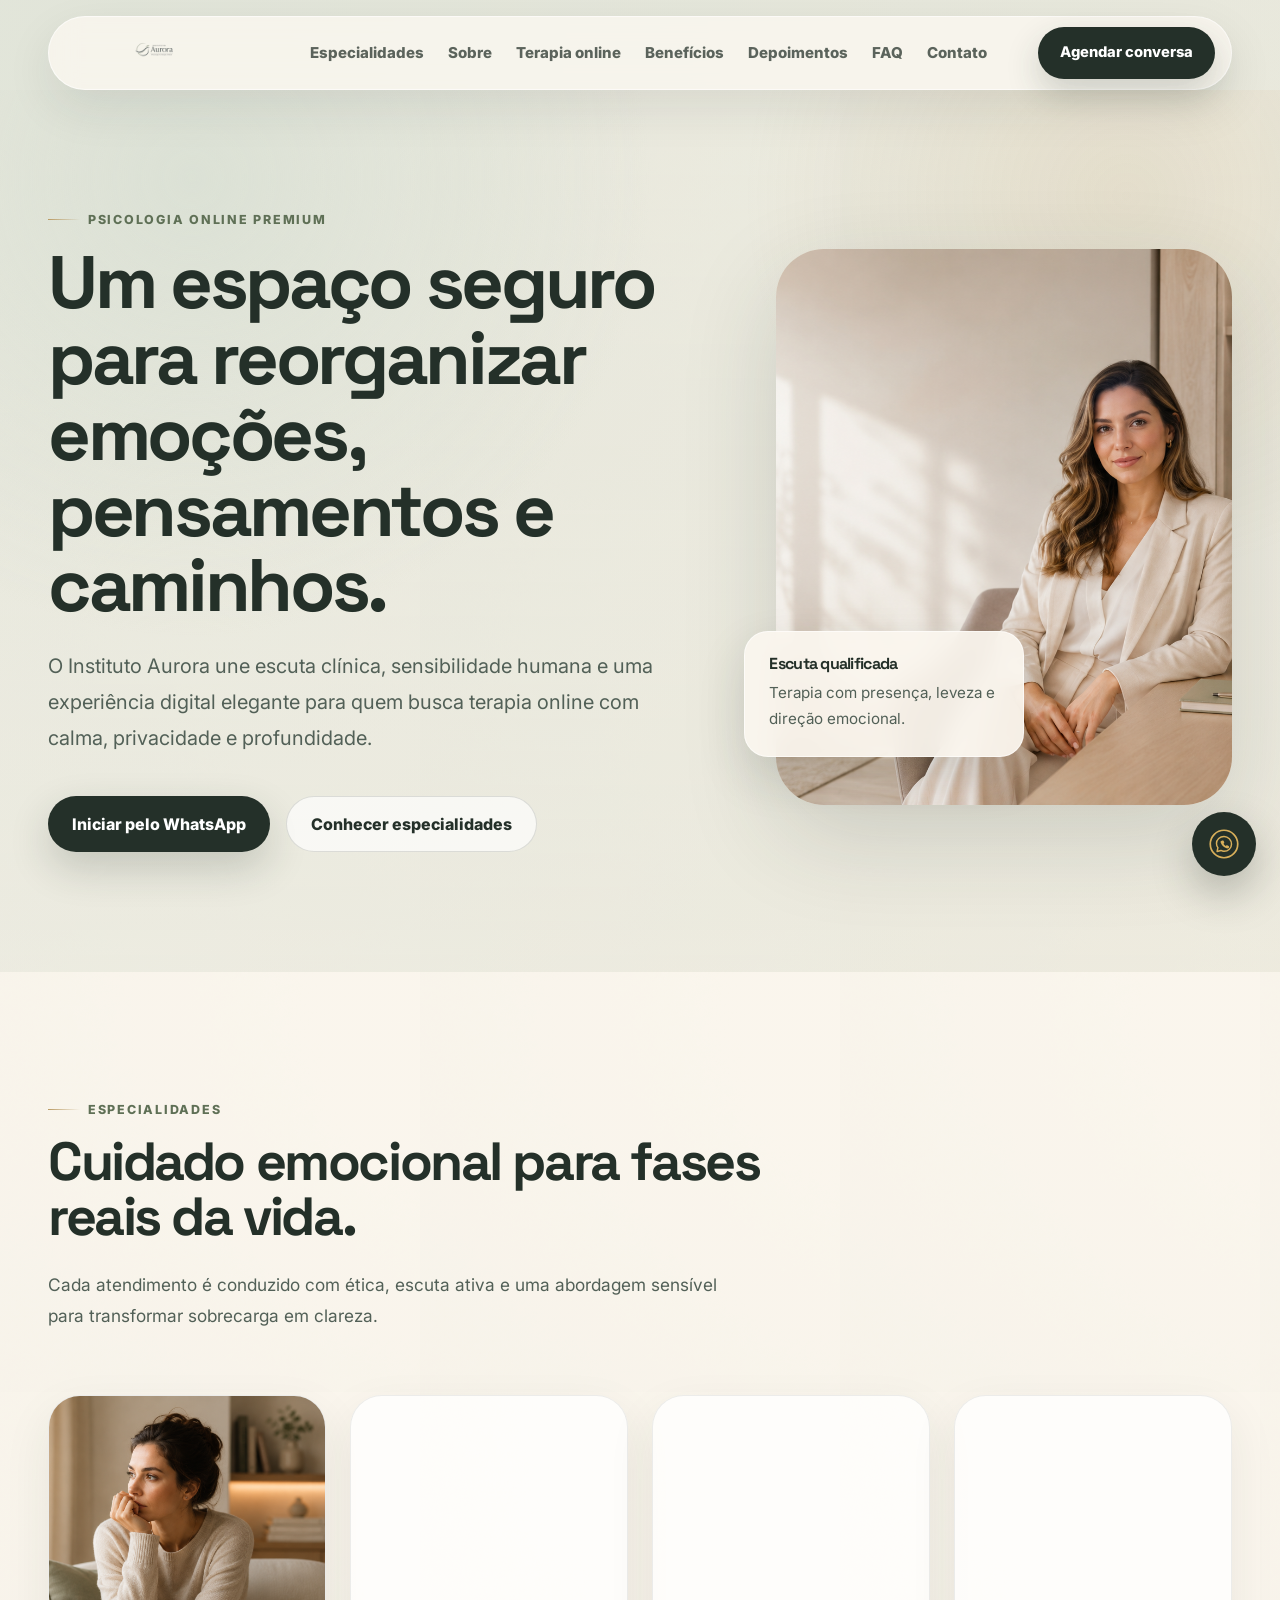
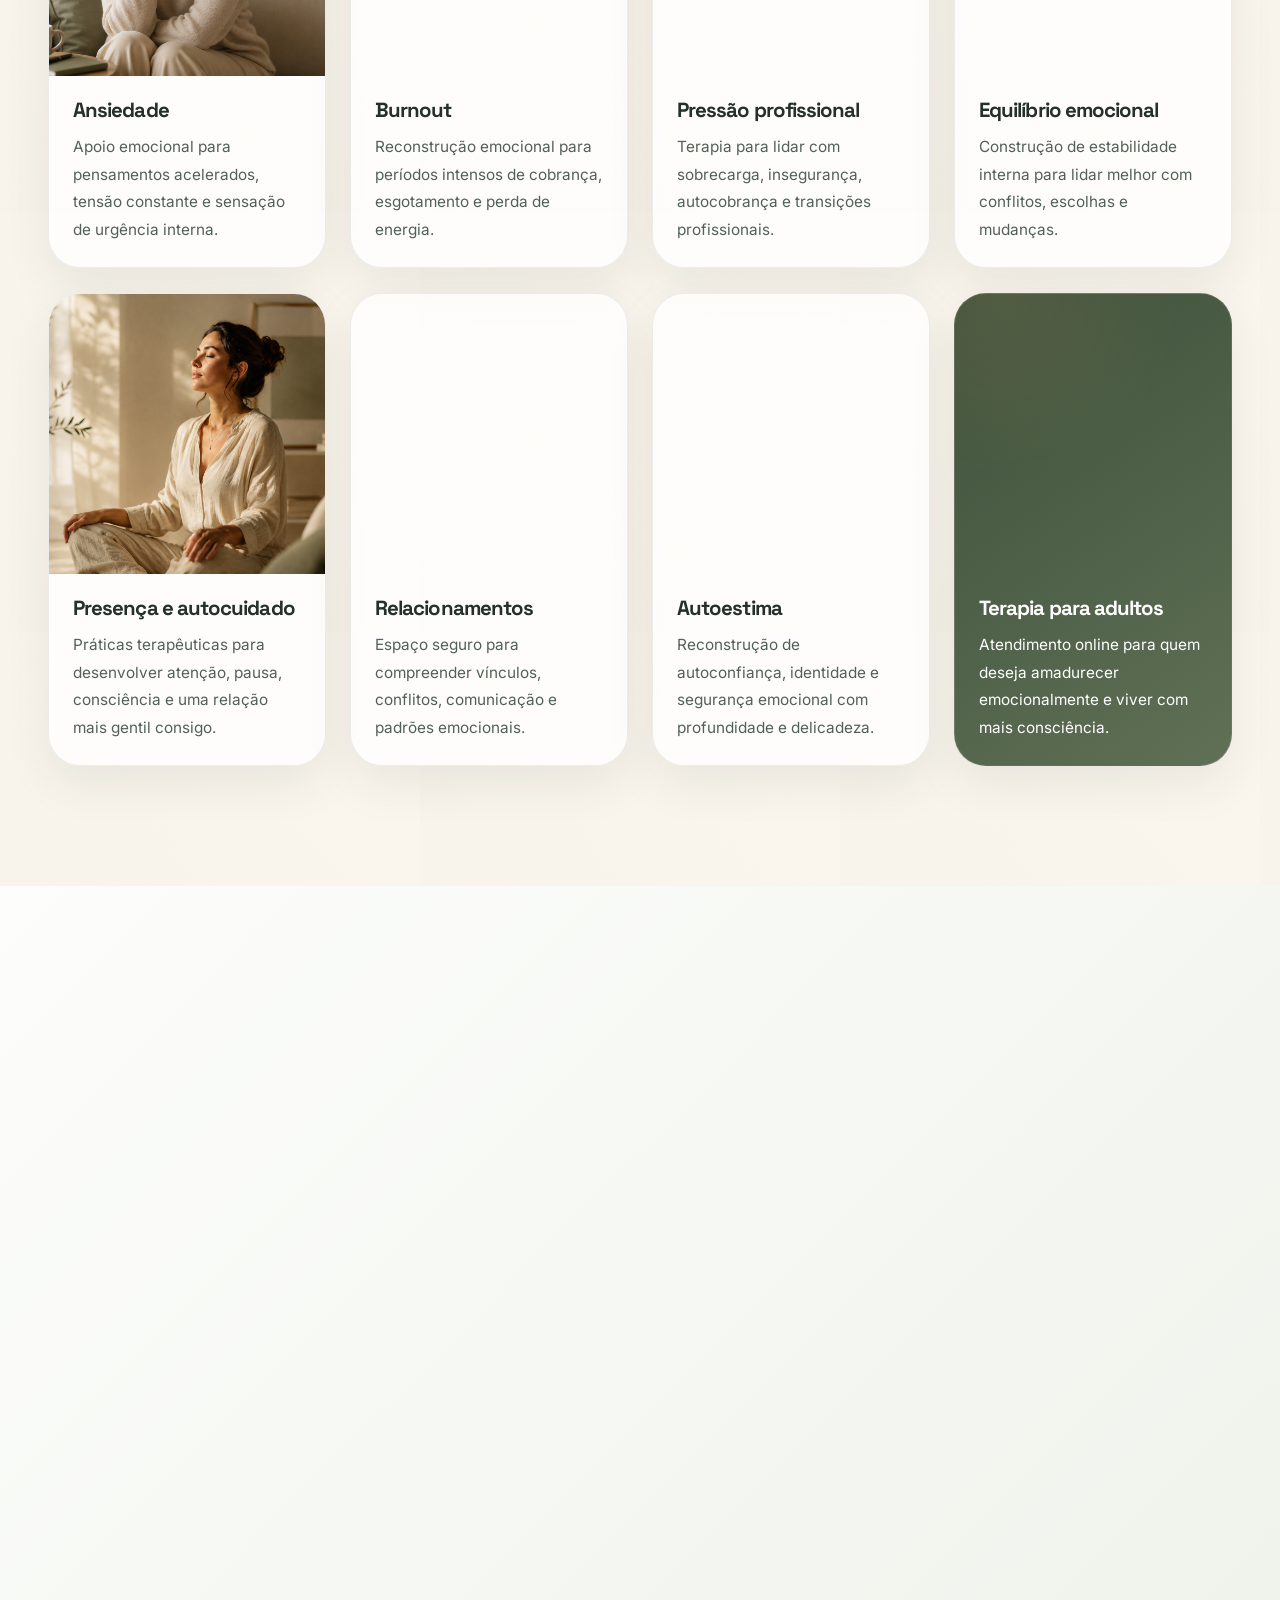
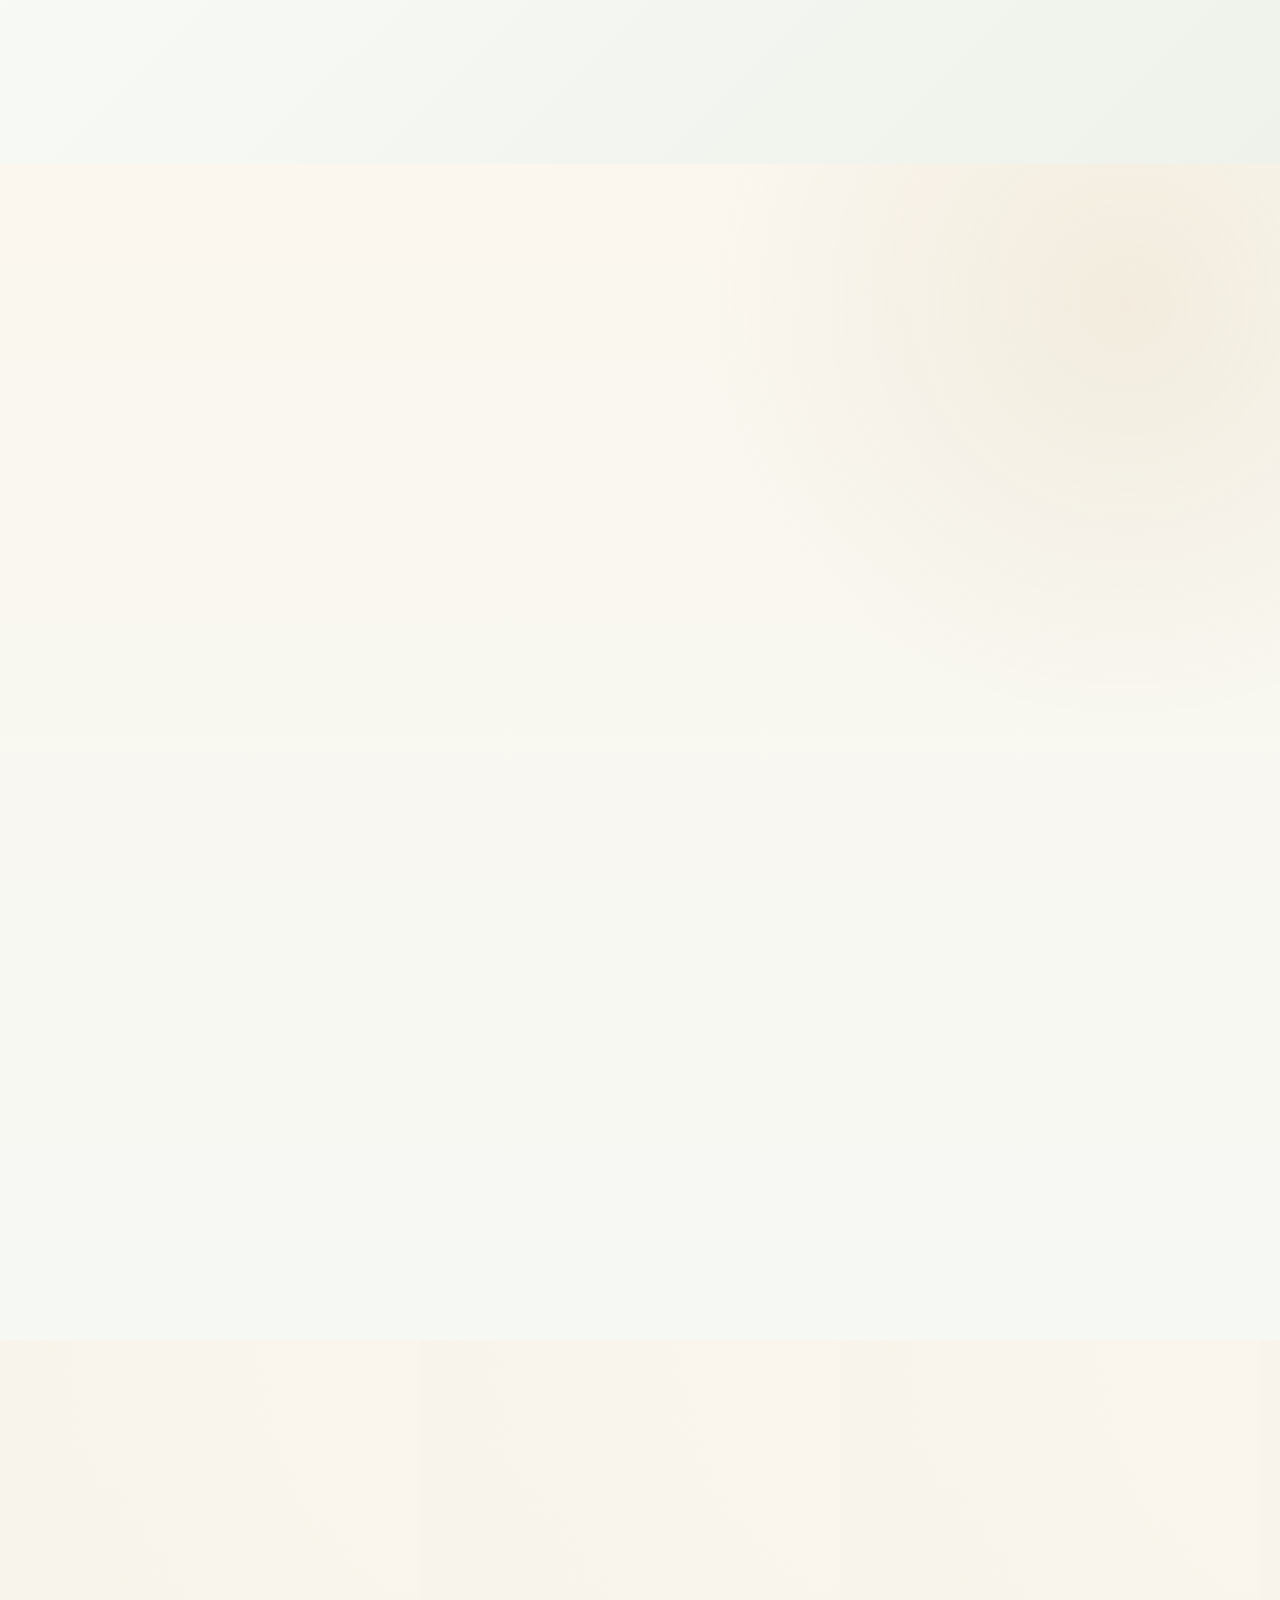
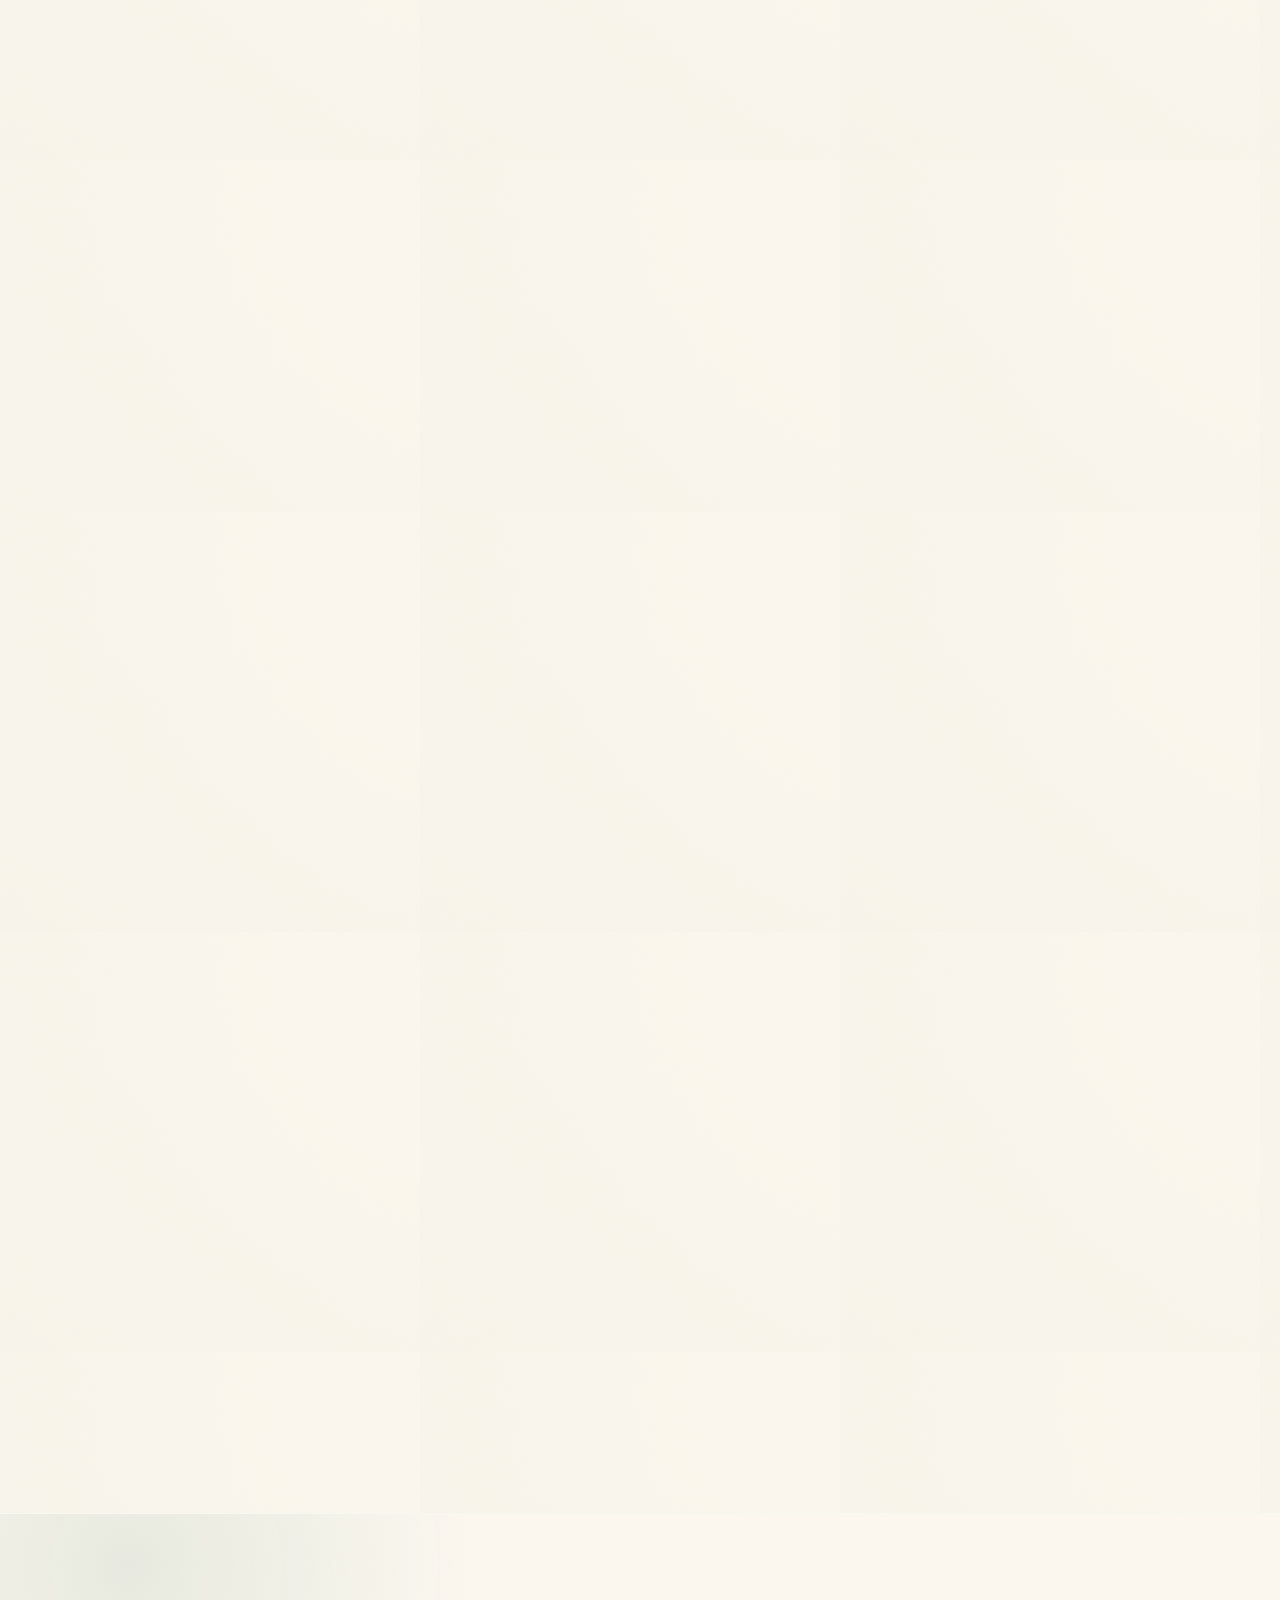
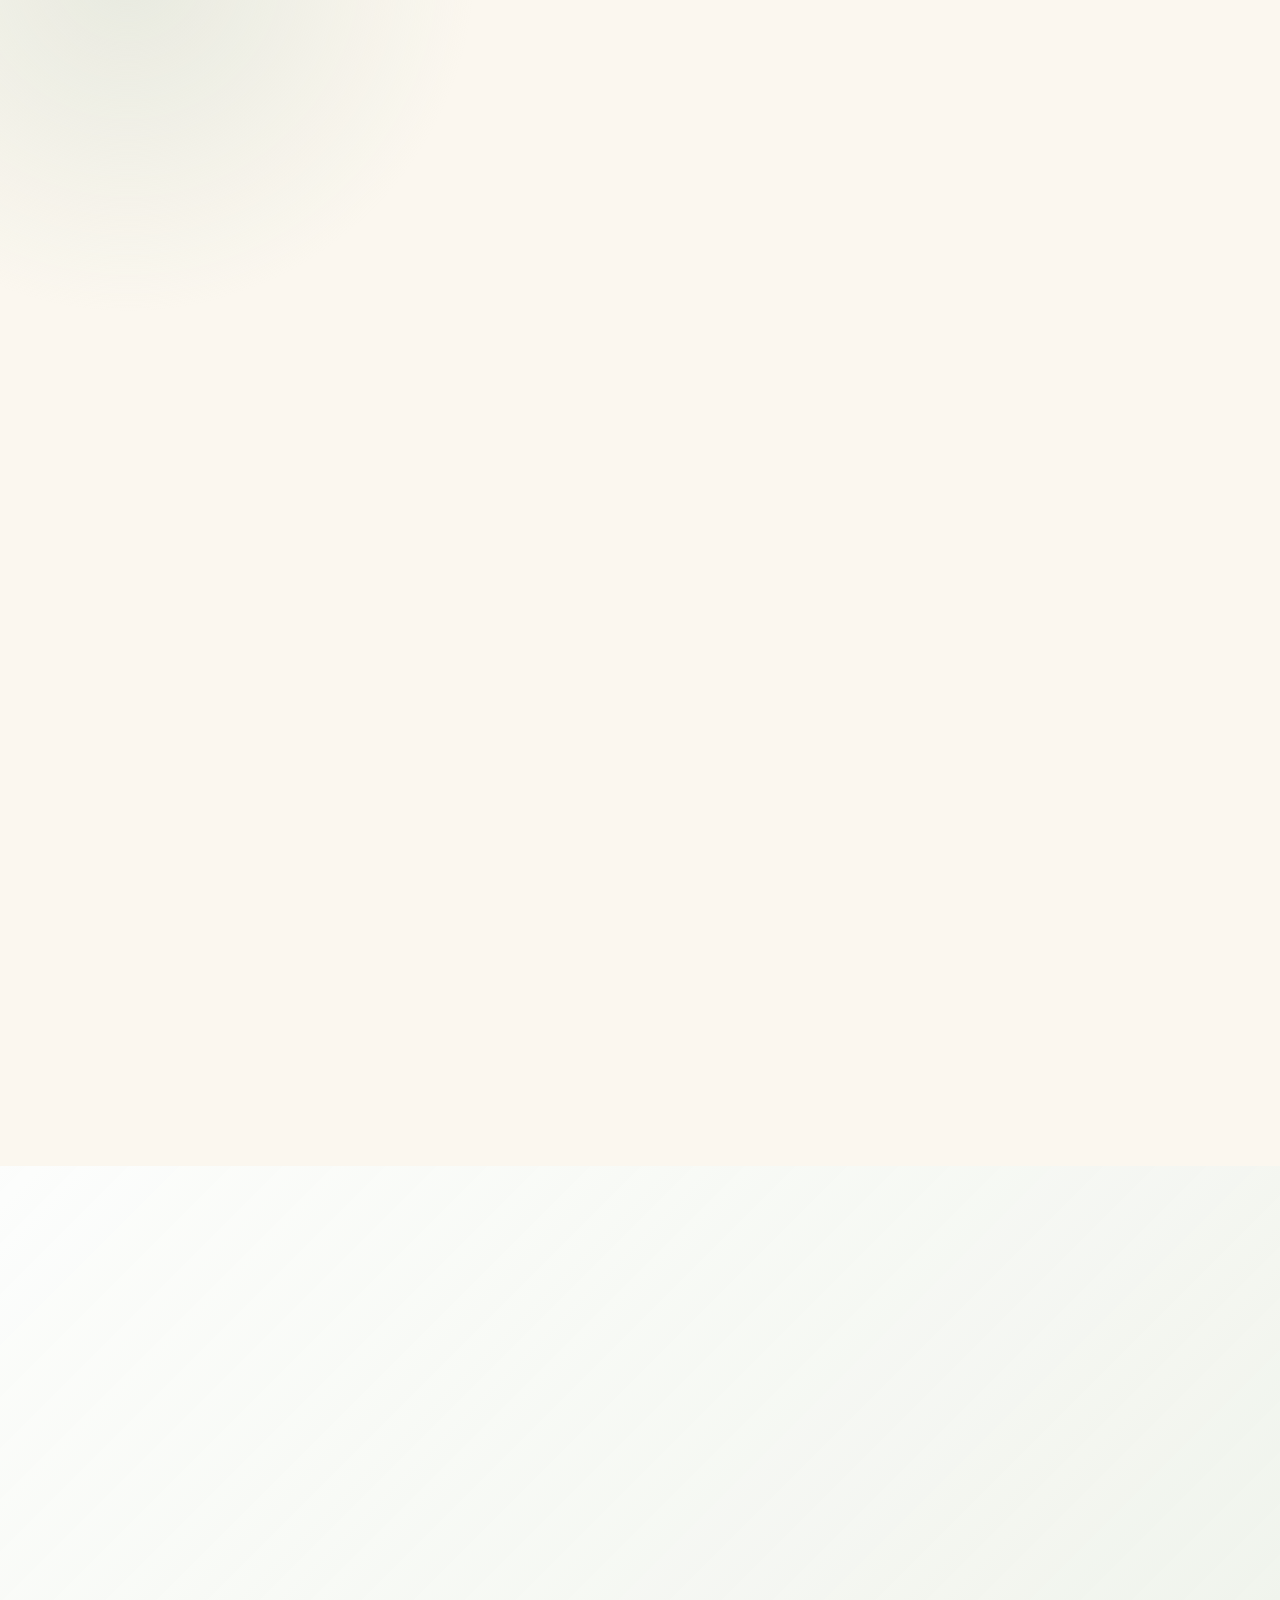
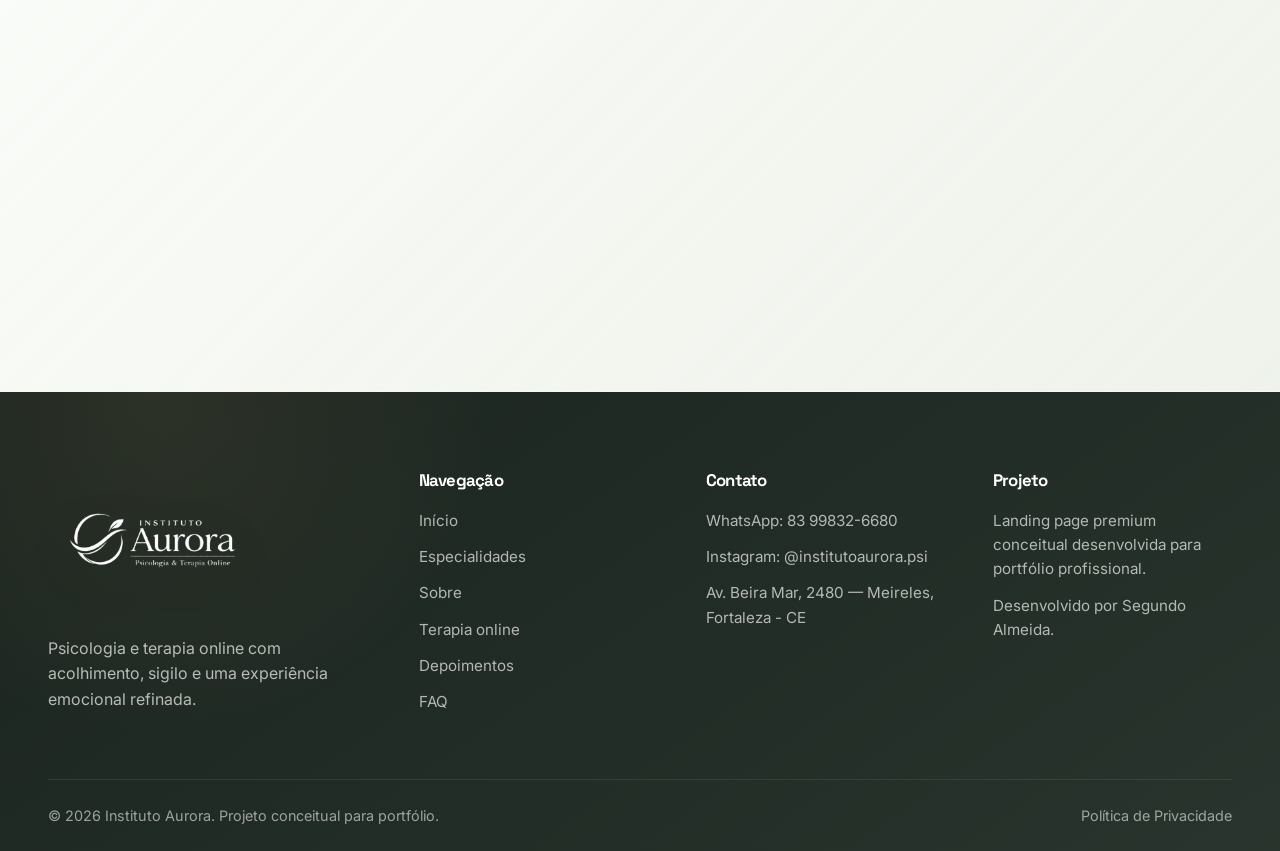
==== index.html @ d47070dd "Instituto Aurora premium final" ====
<!doctype html>
<html lang="pt-BR">
  <head>
    <meta charset="UTF-8" />
    <meta name="viewport" content="width=device-width, initial-scale=1.0" />

    <title>Instituto Aurora | Psicologia & Terapia Online</title>

    <meta
      name="description"
      content="Instituto Aurora oferece psicologia e terapia online com acolhimento, sigilo, profundidade emocional e uma experiência digital premium."
    />
    <meta
      name="keywords"
      content="psicologia online, terapia online, saúde emocional, ansiedade, burnout, autoestima, terapia para adultos, psicóloga online"
    />
    <meta name="author" content="Segundo Almeida" />
    <meta name="robots" content="index, follow" />

    <link rel="canonical" href="https://institutoaurora.netlify.app/" />

    <meta
      property="og:title"
      content="Instituto Aurora | Psicologia & Terapia Online"
    />
    <meta
      property="og:description"
      content="Terapia online com acolhimento, sigilo e uma experiência emocional premium."
    />
    <meta property="og:type" content="website" />
    <meta property="og:url" content="https://institutoaurora.netlify.app/" />
    <meta property="og:image" content="./assets/images/seo/og-cover.webp" />

    <meta name="theme-color" content="#1b2b24" />

    <link rel="icon" type="image/png" href="./assets/logo/favicon.png" />
    <link rel="apple-touch-icon" href="./assets/logo/apple-touch-icon.png" />

    <link rel="preconnect" href="https://fonts.googleapis.com" />
    <link rel="preconnect" href="https://fonts.gstatic.com" crossorigin />

    <link
      href="https://fonts.googleapis.com/css2?family=Inter:wght@400;500;600;700;800&family=Space+Grotesk:wght@500;600;700&display=swap"
      rel="stylesheet"
    />

    <link
      rel="preload"
      as="image"
      href="./assets/images/hero/hero-aurora.webp"
      media="(min-width: 768px)"
    />

    <link rel="stylesheet" href="./style.css" />

    <script type="application/ld+json">
      {
        "@context": "https://schema.org",
        "@type": "LocalBusiness",
        "name": "Instituto Aurora Psicologia & Terapia Online",
        "description": "Psicologia e terapia online com atendimento acolhedor, sigiloso e humanizado.",
        "image": "https://institutoaurora.netlify.app/assets/images/seo/og-cover.webp",
        "url": "https://institutoaurora.netlify.app/",
        "telephone": "+55 83 99832-6680",
        "address": {
          "@type": "PostalAddress",
          "streetAddress": "Av. Beira Mar, 2480 - Meireles",
          "addressLocality": "Fortaleza",
          "addressRegion": "CE",
          "addressCountry": "BR"
        },
        "sameAs": ["https://www.instagram.com/institutoaurora.psi"]
      }
    </script>
  </head>

  <body>
    <a class="skip-link" href="#main">Pular para o conteúdo principal</a>

    <div class="loader" id="loader" aria-hidden="true">
      <div class="loader__content">
        <img
          src="./assets/icons/ui/ui/loader-mark.svg"
          alt=""
          class="loader__icon"
        />
        <span class="loader__text">Instituto Aurora</span>
      </div>
    </div>

    <header class="site-header" id="siteHeader">
      <div class="container">
        <div class="header-wrapper">
          <a href="#inicio" class="logo" aria-label="Instituto Aurora - Início">
            <img src="./assets/logo/logo-aurora.png" alt="Instituto Aurora" />
          </a>

          <nav class="site-nav" id="siteNav" aria-label="Navegação principal">
            <a href="#especialidades">Especialidades</a>
            <a href="#sobre">Sobre</a>
            <a href="#terapia">Terapia online</a>
            <a href="#beneficios">Benefícios</a>
            <a href="#depoimentos">Depoimentos</a>
            <a href="#faq">FAQ</a>
            <a href="#contato">Contato</a>
          </nav>

          <a
            href="https://wa.me/5583998326680"
            class="header-cta"
            target="_blank"
            rel="noopener noreferrer"
          >
            Agendar conversa
          </a>

          <button
            class="menu-toggle"
            id="menuToggle"
            type="button"
            aria-label="Abrir menu"
            aria-controls="siteNav"
            aria-expanded="false"
          >
            <img src="./assets/icons/ui/navigation/menu.svg" alt="" />
          </button>
        </div>
      </div>
    </header>

    <main id="main">
      <section class="hero" id="inicio" aria-labelledby="hero-title">
        <div class="hero__bg" aria-hidden="true"></div>

        <div class="container">
          <div class="hero-grid">
            <div class="hero-content reveal">
              <span class="section-label">Psicologia online premium</span>

              <h1 id="hero-title">
                Um espaço seguro para reorganizar emoções, pensamentos e
                caminhos.
              </h1>

              <p>
                O Instituto Aurora une escuta clínica, sensibilidade humana e
                uma experiência digital elegante para quem busca terapia online
                com calma, privacidade e profundidade.
              </p>

              <div class="hero-actions">
                <a
                  href="https://wa.me/5583998326680"
                  class="btn btn-primary"
                  target="_blank"
                  rel="noopener noreferrer"
                >
                  Iniciar pelo WhatsApp
                </a>

                <a href="#especialidades" class="btn btn-secondary">
                  Conhecer especialidades
                </a>
              </div>
            </div>

            <div class="hero-visual reveal">
              <img
                src="./assets/images/hero/hero-aurora.webp"
                alt="Ambiente acolhedor e sofisticado representando terapia online"
                class="hero-image"
                width="680"
                height="820"
                loading="eager"
                decoding="async"
              />

              <div class="hero-card">
                <h3>Escuta qualificada</h3>
                <p>Terapia com presença, leveza e direção emocional.</p>
              </div>
            </div>
          </div>
        </div>
      </section>

      <section
        class="specialties"
        id="especialidades"
        aria-labelledby="specialties-title"
      >
        <div class="container">
          <div class="section-heading reveal">
            <span class="section-label">Especialidades</span>
            <h2 id="specialties-title">
              Cuidado emocional para fases reais da vida.
            </h2>
            <p>
              Cada atendimento é conduzido com ética, escuta ativa e uma
              abordagem sensível para transformar sobrecarga em clareza.
            </p>
          </div>

          <div class="specialties-grid">
            <article class="specialty-card reveal">
              <img
                src="./assets/images/specialties/anxiety.webp"
                alt="Ansiedade"
                loading="lazy"
                decoding="async"
              />
              <div class="specialty-card__content">
                <h3>Ansiedade</h3>
                <p>
                  Apoio emocional para pensamentos acelerados, tensão constante
                  e sensação de urgência interna.
                </p>
              </div>
            </article>

            <article class="specialty-card reveal">
              <img
                src="./assets/images/specialties/burnout.webp"
                alt="Burnout"
                loading="lazy"
                decoding="async"
              />
              <div class="specialty-card__content">
                <h3>Burnout</h3>
                <p>
                  Reconstrução emocional para períodos intensos de cobrança,
                  esgotamento e perda de energia.
                </p>
              </div>
            </article>

            <article class="specialty-card reveal">
              <img
                src="./assets/images/specialties/career-pressure.webp"
                alt="Pressão profissional"
                loading="lazy"
                decoding="async"
              />
              <div class="specialty-card__content">
                <h3>Pressão profissional</h3>
                <p>
                  Terapia para lidar com sobrecarga, insegurança, autocobrança e
                  transições profissionais.
                </p>
              </div>
            </article>

            <article class="specialty-card reveal">
              <img
                src="./assets/images/specialties/emotional-balance.webp"
                alt="Equilíbrio emocional"
                loading="lazy"
                decoding="async"
              />
              <div class="specialty-card__content">
                <h3>Equilíbrio emocional</h3>
                <p>
                  Construção de estabilidade interna para lidar melhor com
                  conflitos, escolhas e mudanças.
                </p>
              </div>
            </article>

            <article class="specialty-card reveal">
              <img
                src="./assets/images/specialties/mindfulness.webp"
                alt="Presença e autocuidado"
                loading="lazy"
                decoding="async"
              />
              <div class="specialty-card__content">
                <h3>Presença e autocuidado</h3>
                <p>
                  Práticas terapêuticas para desenvolver atenção, pausa,
                  consciência e uma relação mais gentil consigo.
                </p>
              </div>
            </article>

            <article class="specialty-card reveal">
              <img
                src="./assets/images/specialties/relationships.webp"
                alt="Relacionamentos"
                loading="lazy"
                decoding="async"
              />
              <div class="specialty-card__content">
                <h3>Relacionamentos</h3>
                <p>
                  Espaço seguro para compreender vínculos, conflitos,
                  comunicação e padrões emocionais.
                </p>
              </div>
            </article>

            <article class="specialty-card reveal">
              <img
                src="./assets/images/specialties/selfesteem.webp"
                alt="Autoestima"
                loading="lazy"
                decoding="async"
              />
              <div class="specialty-card__content">
                <h3>Autoestima</h3>
                <p>
                  Reconstrução de autoconfiança, identidade e segurança
                  emocional com profundidade e delicadeza.
                </p>
              </div>
            </article>

            <article class="specialty-card specialty-card--featured reveal">
              <img
                src="./assets/images/specialties/therapy-session.webp"
                alt="Terapia para adultos"
                loading="lazy"
                decoding="async"
              />
              <div
                class="specialty-card__content specialty-card__content--light"
              >
                <h3>Terapia para adultos</h3>
                <p>
                  Atendimento online para quem deseja amadurecer emocionalmente
                  e viver com mais consciência.
                </p>
              </div>
            </article>
          </div>
        </div>
      </section>

      <section class="about" id="sobre" aria-labelledby="about-title">
        <div class="container">
          <div class="about-grid">
            <div class="about-images reveal">
              <img
                src="./assets/images/about/about-aurora.webp"
                alt="Espaço visual sofisticado do Instituto Aurora"
                class="about-main"
                loading="lazy"
                decoding="async"
              />

              <img
                src="./assets/images/about/about-portrait.webp"
                alt="Retrato editorial representando profissional de psicologia"
                class="about-floating"
                loading="lazy"
                decoding="async"
              />
            </div>

            <div class="about-content reveal">
              <span class="section-label">Sobre o instituto</span>

              <h2 id="about-title">
                Uma experiência criada para acolher com profundidade e
                sofisticação.
              </h2>

              <p>
                O Instituto Aurora nasce da ideia de que terapia também pode ser
                uma experiência visualmente calma, emocionalmente segura e
                cuidadosamente conduzida.
              </p>

              <p>
                A proposta é oferecer um ambiente digital premium para adultos
                que desejam compreender melhor seus sentimentos, reduzir
                sobrecargas e construir uma relação mais consciente com a
                própria história.
              </p>

              <div class="about-checks">
                <div class="check-item">
                  <img src="./assets/icons/ui/ui/check.svg" alt="" />
                  <span>Atendimento ético, sigiloso e humanizado.</span>
                </div>

                <div class="check-item">
                  <img src="./assets/icons/ui/ui/check.svg" alt="" />
                  <span>Experiência online leve, organizada e segura.</span>
                </div>

                <div class="check-item">
                  <img src="./assets/icons/ui/ui/check.svg" alt="" />
                  <span
                    >Comunicação clara antes, durante e após o
                    atendimento.</span
                  >
                </div>
              </div>
            </div>
          </div>
        </div>
      </section>

      <section class="therapy" id="terapia" aria-labelledby="therapy-title">
        <div class="container">
          <div class="therapy-grid">
            <div class="therapy-content reveal">
              <span class="section-label">Terapia online</span>

              <h2 id="therapy-title">
                Terapia acessível, confortável e profundamente humana.
              </h2>

              <p>
                As sessões acontecem em ambiente digital seguro, preservando
                privacidade, conforto e continuidade emocional.
              </p>

              <div class="therapy-steps">
                <article>
                  <span>01</span>
                  <h3>Primeiro contato</h3>
                  <p>
                    Você envia uma mensagem pelo WhatsApp e recebe orientação
                    inicial para agendamento.
                  </p>
                </article>

                <article>
                  <span>02</span>
                  <h3>Organização da sessão</h3>
                  <p>
                    Horário, formato e detalhes são combinados com clareza e
                    acolhimento.
                  </p>
                </article>

                <article>
                  <span>03</span>
                  <h3>Processo terapêutico</h3>
                  <p>
                    As sessões seguem com escuta qualificada, ritmo seguro e
                    objetivos emocionais reais.
                  </p>
                </article>
              </div>
            </div>

            <div class="therapy-image reveal">
              <img
                src="./assets/images/therapy/online-therapy.webp"
                alt="Sessão de terapia online em ambiente calmo"
                class="therapy-main-image"
                loading="lazy"
                decoding="async"
              />

              <img
                src="./assets/images/mockups/mobile-mockup.webp"
                alt="Mockup mobile do Instituto Aurora"
                class="therapy-mockup"
                loading="lazy"
                decoding="async"
              />
            </div>
          </div>
        </div>
      </section>

      <section
        class="benefits"
        id="beneficios"
        aria-labelledby="benefits-title"
      >
        <div class="container">
          <div class="section-heading reveal">
            <span class="section-label">Benefícios</span>
            <h2 id="benefits-title">
              Um processo terapêutico organizado para trazer tranquilidade.
            </h2>
          </div>

          <div class="benefits-grid">
            <article class="benefit-card reveal">
              <h3>Privacidade</h3>
              <p>
                Atendimento online seguro, reservado e conduzido com cuidado
                desde o primeiro contato.
              </p>
            </article>

            <article class="benefit-card reveal">
              <h3>Flexibilidade</h3>
              <p>
                Sessões adaptadas à sua rotina, sem perder qualidade, presença e
                vínculo terapêutico.
              </p>
            </article>

            <article class="benefit-card reveal">
              <h3>Acolhimento</h3>
              <p>
                Escuta humana, profissional e sem julgamentos para lidar com
                fases emocionalmente delicadas.
              </p>
            </article>
          </div>
        </div>
      </section>

      <section
        class="testimonials"
        id="depoimentos"
        aria-labelledby="testimonials-title"
      >
        <div class="container">
          <div class="section-heading reveal">
            <span class="section-label">Depoimentos</span>
            <h2 id="testimonials-title">
              Histórias que refletem acolhimento, clareza e confiança.
            </h2>
          </div>

          <div class="testimonials-grid">
            <article class="testimonial-card reveal">
              <img
                src="./assets/images/testimonials/testimonial-01.webp"
                alt="Depoimento sobre terapia online"
                loading="lazy"
                decoding="async"
              />
              <p>
                “A experiência transmitiu segurança desde o primeiro contato.
                Tudo foi claro, leve e acolhedor.”
              </p>
              <strong>Marina L.</strong>
              <span>Atendimento online</span>
            </article>

            <article class="testimonial-card reveal">
              <img
                src="./assets/images/testimonials/testimonial-02.webp"
                alt="Depoimento sobre saúde emocional"
                loading="lazy"
                decoding="async"
              />
              <p>
                “Senti cuidado em cada detalhe, desde o agendamento até o ritmo
                das sessões.”
              </p>
              <strong>Renata C.</strong>
              <span>Processo terapêutico</span>
            </article>

            <article class="testimonial-card reveal">
              <img
                src="./assets/images/testimonials/testimonial-03.webp"
                alt="Depoimento sobre acolhimento psicológico"
                loading="lazy"
                decoding="async"
              />
              <p>
                “Foi importante encontrar um espaço onde eu pudesse falar com
                privacidade e sem pressa.”
              </p>
              <strong>Helena M.</strong>
              <span>Saúde emocional</span>
            </article>
          </div>
        </div>
      </section>

      <section class="faq" id="faq" aria-labelledby="faq-title">
        <div class="container">
          <div class="faq-grid">
            <div class="faq-content reveal">
              <span class="section-label">FAQ</span>
              <h2 id="faq-title">Perguntas frequentes.</h2>
            </div>

            <div class="faq-list reveal">
              <article class="faq-item">
                <button
                  class="faq-question"
                  type="button"
                  aria-expanded="false"
                >
                  Como funciona a terapia online?
                </button>
                <div class="faq-answer">
                  <p>
                    As sessões acontecem por videochamada em ambiente seguro,
                    com privacidade e orientação para um espaço reservado.
                  </p>
                </div>
              </article>

              <article class="faq-item">
                <button
                  class="faq-question"
                  type="button"
                  aria-expanded="false"
                >
                  Como faço para agendar?
                </button>
                <div class="faq-answer">
                  <p>
                    O contato inicial pode ser feito pelo WhatsApp. Depois
                    disso, são combinados horário, formato e orientações
                    iniciais.
                  </p>
                </div>
              </article>

              <article class="faq-item">
                <button
                  class="faq-question"
                  type="button"
                  aria-expanded="false"
                >
                  Preciso saber exatamente o que falar?
                </button>
                <div class="faq-answer">
                  <p>
                    Não. A terapia é um espaço de construção. Você pode começar
                    pelo que está sentindo, vivendo ou tentando entender.
                  </p>
                </div>
              </article>
            </div>
          </div>
        </div>
      </section>

      <section class="final-cta" id="agendar" aria-labelledby="final-cta-title">
        <div class="container">
          <div class="final-cta-box reveal">
            <div class="final-cta-content">
              <span class="section-label">Comece com leveza</span>

              <h2 id="final-cta-title">
                Seu cuidado emocional pode começar com uma conversa simples.
              </h2>

              <p>
                Fale pelo WhatsApp e receba as primeiras orientações para
                iniciar sua jornada terapêutica online com segurança e clareza.
              </p>

              <a
                href="https://wa.me/5583998326680"
                class="btn btn-light"
                target="_blank"
                rel="noopener noreferrer"
              >
                Quero agendar pelo WhatsApp
              </a>
            </div>

            <div class="final-cta-image">
              <img
                src="./assets/images/cta/final-cta.webp"
                alt="Imagem premium representando cuidado emocional"
                loading="lazy"
                decoding="async"
              />
            </div>
          </div>
        </div>
      </section>

      <section class="contact" id="contato" aria-labelledby="contact-title">
        <div class="container">
          <div class="contact-grid">
            <div class="contact-image reveal">
              <img
                src="./assets/images/contact/contact-section.webp"
                alt="Contato Instituto Aurora"
                loading="lazy"
                decoding="async"
              />
            </div>

            <div class="contact-content reveal">
              <span class="section-label">Contato</span>

              <h2 id="contact-title">
                Inicie sua jornada emocional com leveza.
              </h2>

              <p>
                Entre em contato para tirar dúvidas, conhecer horários
                disponíveis ou agendar sua primeira conversa.
              </p>

              <div class="contact-socials">
                <a
                  href="https://wa.me/5583998326680"
                  class="contact-social contact-social--whatsapp"
                  target="_blank"
                  rel="noopener noreferrer"
                >
                  <img
                    src="./assets/icons/ui/social/whatsapp-premium.webp"
                    alt="WhatsApp premium"
                  />
                  <div>
                    <strong>WhatsApp</strong>
                    <span>(83) 99832-6680</span>
                  </div>
                </a>

                <a
                  href="https://instagram.com/institutoaurora.psi"
                  class="contact-social contact-social--instagram"
                  target="_blank"
                  rel="noopener noreferrer"
                >
                  <img
                    src="./assets/icons/ui/social/instagram-premium.webp"
                    alt="Instagram premium"
                  />
                  <div>
                    <strong>Instagram</strong>
                    <span>@institutoaurora.psi</span>
                  </div>
                </a>
              </div>

              <p class="contact-address">
                Av. Beira Mar, 2480 — Meireles, Fortaleza - CE
              </p>
            </div>
          </div>
        </div>
      </section>
    </main>

    <footer class="site-footer">
      <div class="container">
        <div class="footer-grid">
          <div class="footer-brand">
            <img
              src="./assets/logo/logo-aurora-white.png"
              alt="Instituto Aurora"
              class="footer-logo"
            />

            <p>
              Psicologia e terapia online com acolhimento, sigilo e uma
              experiência emocional refinada.
            </p>
          </div>

          <div class="footer-column">
            <h3>Navegação</h3>
            <a href="#inicio">Início</a>
            <a href="#especialidades">Especialidades</a>
            <a href="#sobre">Sobre</a>
            <a href="#terapia">Terapia online</a>
            <a href="#depoimentos">Depoimentos</a>
            <a href="#faq">FAQ</a>
          </div>

          <div class="footer-column">
            <h3>Contato</h3>
            <p>WhatsApp: 83 99832-6680</p>
            <p>Instagram: @institutoaurora.psi</p>
            <p>Av. Beira Mar, 2480 — Meireles, Fortaleza - CE</p>
          </div>

          <div class="footer-column">
            <h3>Projeto</h3>
            <p>
              Landing page premium conceitual desenvolvida para portfólio
              profissional.
            </p>
            <p>Desenvolvido por Segundo Almeida.</p>
          </div>
        </div>

        <div class="footer-bottom">
          <p>© 2026 Instituto Aurora. Projeto conceitual para portfólio.</p>
          <a href="./politica-privacidade.html">Política de Privacidade</a>
        </div>
      </div>
    </footer>

    <a
      href="https://wa.me/5583998326680"
      class="whatsapp-float"
      target="_blank"
      rel="noopener noreferrer"
      aria-label="Chamar Instituto Aurora no WhatsApp"
    >
      <img src="./assets/icons/ui/social/whatsapp.svg" alt="" />
    </a>

    <script src="./script.js" defer></script>
  </body>
</html>
---- style.css ----
:root {
  --color-cream: #fbf7ef;
  --color-soft: #f6f8f3;
  --color-sage: #d8dfd3;
  --color-sage-light: #edf2e9;
  --color-sage-dark: #5f7056;
  --color-sage-deep: #3f513b;
  --color-gold: #b99a63;
  --color-text: #243029;
  --color-muted: #526057;
  --color-dark: #17201b;
  --color-white: #ffffff;

  --font-heading: "Space Grotesk", sans-serif;
  --font-body: "Inter", sans-serif;

  --container: 1184px;

  --space-1: 8px;
  --space-2: 16px;
  --space-3: 24px;
  --space-4: 32px;
  --space-5: 40px;
  --space-6: 48px;
  --space-8: 64px;
  --space-10: 80px;
  --space-12: 96px;
  --space-15: 120px;

  --radius-md: 24px;
  --radius-lg: 32px;
  --radius-xl: 48px;

  --shadow-soft: 0 24px 72px rgba(36, 48, 41, 0.1);
  --shadow-card: 0 18px 48px rgba(36, 48, 41, 0.08);
  --shadow-deep: 0 32px 96px rgba(36, 48, 41, 0.16);

  --transition: 280ms ease;
}

*,
*::before,
*::after {
  box-sizing: border-box;
}

html {
  scroll-behavior: smooth;
  scroll-padding-top: 112px;
  text-size-adjust: 100%;
}

body {
  margin: 0;
  font-family: var(--font-body);
  color: var(--color-text);
  background:
    radial-gradient(
      circle at 10% 0%,
      rgba(216, 223, 211, 0.72),
      transparent 34%
    ),
    radial-gradient(
      circle at 90% 12%,
      rgba(185, 154, 99, 0.14),
      transparent 30%
    ),
    linear-gradient(180deg, var(--color-cream), var(--color-soft));
  line-height: 1.6;
  overflow-x: hidden;
}

body.menu-open {
  overflow: hidden;
}

img {
  display: block;
  max-width: 100%;
  height: auto;
}

a {
  color: inherit;
  text-decoration: none;
}

button {
  border: 0;
  font: inherit;
  cursor: pointer;
}

:focus-visible {
  outline: 3px solid rgba(185, 154, 99, 0.45);
  outline-offset: 4px;
}

::selection {
  background: var(--color-sage);
  color: var(--color-text);
}

.skip-link {
  position: fixed;
  top: 16px;
  left: 16px;
  z-index: 99999;
  padding: 12px 16px;
  border-radius: 999px;
  background: var(--color-text);
  color: var(--color-white);
  font-weight: 800;
  transform: translateY(-140%);
  transition: transform var(--transition);
}

.skip-link:focus {
  transform: translateY(0);
}

.container {
  width: min(calc(100% - 48px), var(--container));
  margin-inline: auto;
}

section {
  position: relative;
  padding-block: var(--space-15);
  content-visibility: auto;
  contain-intrinsic-size: 900px;
}

.hero {
  content-visibility: visible;
  contain-intrinsic-size: auto;
}

h1,
h2,
h3 {
  margin: 0;
  font-family: var(--font-heading);
  color: var(--color-text);
  letter-spacing: -0.045em;
  line-height: 1.02;
}

h1 {
  max-width: 820px;
  font-size: clamp(3rem, 5.8vw, 5.8rem);
}

h2 {
  font-size: clamp(2.35rem, 4.2vw, 4.35rem);
}

h3 {
  font-size: clamp(1.2rem, 2vw, 1.6rem);
}

p {
  margin: 0;
  color: var(--color-muted);
}

.section-label {
  display: inline-flex;
  align-items: center;
  gap: var(--space-1);
  margin-bottom: var(--space-2);
  font-size: 0.78rem;
  font-weight: 800;
  letter-spacing: 0.14em;
  text-transform: uppercase;
  color: var(--color-sage-dark);
}

.section-label::before {
  content: "";
  width: 32px;
  height: 1px;
  background: linear-gradient(90deg, var(--color-gold), transparent);
}

.section-heading {
  max-width: 780px;
  margin-bottom: var(--space-8);
}

.section-heading p {
  max-width: 680px;
  margin-top: var(--space-3);
  font-size: 1.08rem;
  line-height: 1.8;
}

.btn {
  min-height: 56px;
  display: inline-flex;
  align-items: center;
  justify-content: center;
  padding: 16px 24px;
  border-radius: 999px;
  font-weight: 800;
  line-height: 1;
  transition:
    transform var(--transition),
    box-shadow var(--transition),
    background var(--transition),
    border-color var(--transition);
}

.btn:hover,
.btn:focus-visible {
  transform: translateY(-3px);
}

.btn-primary {
  background: var(--color-text);
  color: var(--color-white);
  box-shadow: 0 16px 40px rgba(36, 48, 41, 0.2);
}

.btn-secondary {
  border: 1px solid rgba(36, 48, 41, 0.14);
  background: rgba(255, 255, 255, 0.66);
  color: var(--color-text);
}

.btn-secondary:hover,
.btn-secondary:focus-visible {
  background: rgba(255, 255, 255, 0.9);
  border-color: rgba(185, 154, 99, 0.3);
}

.btn-light {
  background: var(--color-cream);
  color: var(--color-text);
  box-shadow: 0 16px 42px rgba(0, 0, 0, 0.16);
}

.btn-light:hover,
.btn-light:focus-visible {
  background: var(--color-white);
}

.loader {
  position: fixed;
  inset: 0;
  z-index: 99999;
  display: grid;
  place-items: center;
  background:
    radial-gradient(
      circle at center,
      rgba(216, 223, 211, 0.62),
      transparent 34%
    ),
    var(--color-cream);
  transition:
    opacity 420ms ease,
    visibility 420ms ease;
}

.loader.hide {
  opacity: 0;
  visibility: hidden;
}

.loader__content {
  display: grid;
  place-items: center;
  gap: var(--space-2);
  font-family: var(--font-heading);
  font-weight: 700;
}

.loader__icon {
  width: 56px;
  height: 56px;
  animation: loaderPulse 1.4s ease-in-out infinite;
}

.loader__text {
  letter-spacing: -0.03em;
}

@keyframes loaderPulse {
  50% {
    transform: scale(1.06);
    opacity: 0.72;
  }
}

.site-header {
  position: sticky;
  top: 16px;
  z-index: 9999;
  margin-top: 16px;
  pointer-events: none;
}

.header-wrapper {
  min-height: 72px;
  display: flex;
  align-items: center;
  justify-content: space-between;
  gap: var(--space-3);
  padding: 10px 16px 10px 20px;
  border: 1px solid rgba(255, 255, 255, 0.58);
  border-radius: 999px;
  background: rgba(251, 247, 239, 0.82);
  box-shadow: 0 18px 48px rgba(36, 48, 41, 0.09);
  backdrop-filter: blur(14px);
  pointer-events: auto;
  transition:
    background var(--transition),
    box-shadow var(--transition),
    min-height var(--transition);
}

.site-header.scrolled .header-wrapper {
  min-height: 64px;
  background: rgba(251, 247, 239, 0.94);
  box-shadow: 0 18px 44px rgba(36, 48, 41, 0.13);
}

.logo {
  display: inline-flex;
  align-items: center;
  flex: 0 0 auto;
}

.logo img {
  width: 190px;
  max-height: 52px;
  object-fit: contain;
}

.site-nav {
  display: flex;
  align-items: center;
  gap: var(--space-3);
}

.site-nav a {
  position: relative;
  font-size: 0.94rem;
  font-weight: 800;
  color: rgba(36, 48, 41, 0.74);
  transition: color var(--transition);
}

.site-nav a::after {
  content: "";
  position: absolute;
  left: 0;
  bottom: -8px;
  width: 100%;
  height: 1px;
  background: var(--color-sage-dark);
  transform: scaleX(0);
  transform-origin: right;
  transition: transform var(--transition);
}

.site-nav a:hover,
.site-nav a:focus-visible {
  color: var(--color-text);
}

.site-nav a:hover::after,
.site-nav a:focus-visible::after {
  transform: scaleX(1);
  transform-origin: left;
}

.header-cta {
  min-height: 48px;
  display: inline-flex;
  align-items: center;
  justify-content: center;
  padding: 14px 22px;
  border-radius: 999px;
  background: var(--color-text);
  color: var(--color-white);
  font-size: 0.92rem;
  font-weight: 800;
  box-shadow: 0 14px 34px rgba(36, 48, 41, 0.2);
  transition:
    transform var(--transition),
    box-shadow var(--transition);
}

.header-cta:hover,
.header-cta:focus-visible {
  transform: translateY(-2px);
  box-shadow: 0 18px 44px rgba(36, 48, 41, 0.25);
}

.menu-toggle {
  display: none;
  width: 48px;
  height: 48px;
  place-items: center;
  border-radius: 50%;
  background: var(--color-white);
  box-shadow: 0 12px 28px rgba(36, 48, 41, 0.1);
}

.menu-toggle img {
  width: 24px;
  height: 24px;
}

.hero {
  overflow: hidden;
  padding-top: 112px;
}

.hero::before {
  content: "";
  position: absolute;
  inset: 0;
  background:
    linear-gradient(rgba(251, 247, 239, 0.82), rgba(251, 247, 239, 0.92)),
    url("./assets/images/textures/noise.webp");
  background-size: 420px;
  opacity: 0.34;
}

.hero__bg {
  position: absolute;
  inset: 0;
  background:
    radial-gradient(
      circle at 15% 10%,
      rgba(216, 223, 211, 0.8),
      transparent 34%
    ),
    radial-gradient(
      circle at 88% 12%,
      rgba(185, 154, 99, 0.16),
      transparent 28%
    );
  will-change: transform;
}

.hero-grid {
  position: relative;
  z-index: 2;
  display: grid;
  grid-template-columns: minmax(0, 1.05fr) minmax(360px, 0.72fr);
  align-items: center;
  gap: var(--space-8);
}

.hero-content p {
  max-width: 640px;
  margin-top: var(--space-3);
  font-size: clamp(1.08rem, 1.8vw, 1.25rem);
  line-height: 1.8;
}

.hero-actions {
  display: flex;
  flex-wrap: wrap;
  gap: var(--space-2);
  margin-top: var(--space-5);
}

.hero-visual {
  position: relative;
}

.hero-image {
  width: 100%;
  max-height: 680px;
  aspect-ratio: 0.82;
  object-fit: cover;
  object-position: center;
  border-radius: var(--radius-xl);
  box-shadow: var(--shadow-deep);
}

.hero-card {
  position: absolute;
  left: -32px;
  bottom: 48px;
  width: min(280px, 72%);
  padding: var(--space-3);
  border: 1px solid rgba(255, 255, 255, 0.58);
  border-radius: var(--radius-md);
  background: rgba(251, 247, 239, 0.92);
  box-shadow: 0 20px 48px rgba(36, 48, 41, 0.14);
  backdrop-filter: blur(12px);
}

.hero-card h3 {
  margin-bottom: 8px;
  font-size: 1rem;
}

.hero-card p {
  font-size: 0.95rem;
  line-height: 1.7;
}

.specialties,
.benefits,
.testimonials {
  background:
    linear-gradient(rgba(251, 247, 239, 0.94), rgba(251, 247, 239, 0.94)),
    url("./assets/images/textures/noise.webp");
  background-size: 420px;
}

.specialties-grid {
  display: grid;
  grid-template-columns: repeat(4, minmax(0, 1fr));
  gap: var(--space-3);
  align-items: stretch;
}

.specialty-card {
  min-height: 100%;
  display: flex;
  flex-direction: column;
  overflow: hidden;
  border: 1px solid rgba(36, 48, 41, 0.08);
  border-radius: var(--radius-lg);
  background: rgba(255, 255, 255, 0.76);
  box-shadow: var(--shadow-card);
  transition:
    transform var(--transition),
    box-shadow var(--transition),
    border-color var(--transition);
  contain: layout paint;
}

.specialty-card:hover {
  transform: translateY(-6px);
  border-color: rgba(185, 154, 99, 0.24);
  box-shadow: 0 28px 60px rgba(36, 48, 41, 0.12);
}

.specialty-card img {
  width: 100%;
  height: 280px;
  object-fit: cover;
  transition: transform 900ms ease;
}

.specialty-card:hover img {
  transform: scale(1.04);
}

.specialty-card__content {
  flex: 1;
  padding: var(--space-3);
}

.specialty-card__content h3 {
  margin-bottom: 12px;
  font-size: 1.28rem;
}

.specialty-card__content p {
  font-size: 0.96rem;
  line-height: 1.8;
}

.specialty-card--featured {
  background:
    radial-gradient(
      circle at 16% 0%,
      rgba(185, 154, 99, 0.14),
      transparent 34%
    ),
    linear-gradient(145deg, var(--color-sage-deep), var(--color-sage-dark));
  border-color: rgba(255, 255, 255, 0.12);
}

.specialty-card--featured .specialty-card__content {
  background: transparent;
}

.specialty-card--featured h3,
.specialty-card--featured p {
  color: var(--color-white);
}

.about,
.contact {
  background:
    linear-gradient(
      135deg,
      rgba(255, 255, 255, 0.72),
      rgba(232, 238, 227, 0.56)
    ),
    var(--color-soft);
}

.about-grid,
.therapy-grid,
.contact-grid,
.faq-grid {
  display: grid;
  grid-template-columns: minmax(0, 0.95fr) minmax(0, 1fr);
  align-items: center;
  gap: 72px;
}

.about-images {
  position: relative;
}

.about-main {
  width: 88%;
  border-radius: var(--radius-xl);
  box-shadow: var(--shadow-soft);
  aspect-ratio: 0.92;
  object-fit: cover;
}

.about-floating {
  position: absolute;
  right: 0;
  bottom: -40px;
  width: 46%;
  padding: 10px;
  border-radius: 28px;
  background: rgba(255, 255, 255, 0.72);
  box-shadow: var(--shadow-soft);
  aspect-ratio: 0.86;
  object-fit: cover;
}

.about-content p,
.therapy-content p,
.contact-content p {
  max-width: 640px;
  margin-top: var(--space-3);
  font-size: 1.05rem;
  line-height: 1.8;
}

.about-checks {
  display: grid;
  gap: var(--space-2);
  margin-top: var(--space-4);
}

.check-item {
  display: flex;
  align-items: flex-start;
  gap: 12px;
  color: var(--color-muted);
  font-weight: 700;
  line-height: 1.7;
}

.check-item img {
  width: 20px;
  height: 20px;
  margin-top: 3px;
  flex: 0 0 auto;
}

.therapy {
  background:
    radial-gradient(
      circle at 88% 12%,
      rgba(185, 154, 99, 0.12),
      transparent 28%
    ),
    linear-gradient(180deg, var(--color-cream), var(--color-soft));
}

.therapy-image {
  position: relative;
}

.therapy-main-image {
  width: 92%;
  margin-left: auto;
  border-radius: var(--radius-xl);
  aspect-ratio: 0.9;
  object-fit: cover;
  box-shadow: var(--shadow-soft);
}

.therapy-mockup {
  position: absolute;
  left: 0;
  bottom: -48px;
  width: 36%;
  padding: 10px;
  border-radius: 32px;
  background: rgba(255, 255, 255, 0.72);
  box-shadow: var(--shadow-soft);
}

.therapy-steps {
  display: grid;
  gap: var(--space-2);
  margin-top: var(--space-5);
}

.therapy-steps article {
  padding: var(--space-3);
  border: 1px solid rgba(36, 48, 41, 0.08);
  border-radius: var(--radius-md);
  background: rgba(255, 255, 255, 0.68);
  box-shadow: var(--shadow-card);
  contain: layout paint;
}

.therapy-steps span {
  display: inline-block;
  margin-bottom: 10px;
  font-family: var(--font-heading);
  font-weight: 800;
  color: var(--color-gold);
}

.therapy-steps h3 {
  margin-bottom: 8px;
  font-size: 1.22rem;
}

.therapy-steps p {
  margin: 0;
  line-height: 1.75;
}

.benefits-grid {
  display: grid;
  grid-template-columns: repeat(3, 1fr);
  gap: var(--space-3);
}

.benefit-card {
  min-height: 260px;
  padding: var(--space-4);
  border: 1px solid rgba(36, 48, 41, 0.08);
  border-radius: var(--radius-lg);
  background: linear-gradient(
    145deg,
    rgba(255, 255, 255, 0.78),
    rgba(232, 238, 227, 0.52)
  );
  box-shadow: var(--shadow-card);
  transition:
    transform var(--transition),
    box-shadow var(--transition),
    border-color var(--transition);
  contain: layout paint;
}

.benefit-card:hover {
  transform: translateY(-5px);
  border-color: rgba(185, 154, 99, 0.24);
  box-shadow: 0 28px 62px rgba(36, 48, 41, 0.12);
}

.benefit-card h3 {
  margin-bottom: var(--space-2);
  font-size: 1.35rem;
}

.benefit-card p {
  line-height: 1.8;
}

.testimonials-grid {
  display: grid;
  grid-template-columns: repeat(3, 1fr);
  gap: var(--space-3);
}

.testimonial-card {
  min-height: 420px;
  padding: var(--space-3);
  border: 1px solid rgba(36, 48, 41, 0.08);
  border-radius: var(--radius-lg);
  background: rgba(255, 255, 255, 0.76);
  box-shadow: var(--shadow-card);
  transition:
    transform var(--transition),
    box-shadow var(--transition);
  contain: layout paint;
}

.testimonial-card:hover {
  transform: translateY(-5px);
  box-shadow: 0 28px 62px rgba(36, 48, 41, 0.12);
}

.testimonial-card img {
  width: 100%;
  margin-bottom: var(--space-3);
  border-radius: 24px;
  aspect-ratio: 1.32;
  object-fit: cover;
}

.testimonial-card p {
  margin-bottom: var(--space-3);
  font-size: 1.02rem;
  line-height: 1.8;
}

.testimonial-card strong,
.testimonial-card span {
  display: block;
}

.testimonial-card strong {
  font-family: var(--font-heading);
  font-size: 1.05rem;
  color: var(--color-text);
}

.testimonial-card span {
  margin-top: 4px;
  color: var(--color-muted);
  font-size: 0.92rem;
}

.faq {
  background:
    radial-gradient(
      circle at 10% 10%,
      rgba(216, 223, 211, 0.56),
      transparent 28%
    ),
    var(--color-cream);
}

.faq-grid {
  align-items: start;
  grid-template-columns: 0.85fr 1.15fr;
}

.faq-content {
  position: sticky;
  top: 128px;
}

.faq-list {
  display: grid;
  gap: var(--space-2);
}

.faq-item {
  overflow: hidden;
  border: 1px solid rgba(36, 48, 41, 0.08);
  border-radius: var(--radius-md);
  background: rgba(255, 255, 255, 0.76);
  box-shadow: var(--shadow-card);
  contain: layout paint;
}

.faq-question {
  width: 100%;
  min-height: 72px;
  display: flex;
  align-items: center;
  justify-content: space-between;
  padding: var(--space-3);
  background: transparent;
  color: var(--color-text);
  font-family: var(--font-heading);
  font-size: 1.1rem;
  font-weight: 800;
  text-align: left;
  letter-spacing: -0.03em;
}

.faq-question::after {
  content: "+";
  color: var(--color-sage-dark);
  font-size: 1.8rem;
  line-height: 1;
  transition: transform var(--transition);
}

.faq-question[aria-expanded="true"]::after {
  transform: rotate(45deg);
}

.faq-answer {
  display: grid;
  grid-template-rows: 0fr;
  transition: grid-template-rows var(--transition);
}

.faq-item.active .faq-answer {
  grid-template-rows: 1fr;
}

.faq-answer p {
  overflow: hidden;
  padding: 0 var(--space-3);
}

.faq-item.active .faq-answer p {
  padding-bottom: var(--space-3);
}

.final-cta {
  padding-block: 96px;
  background: var(--color-cream);
}

.final-cta-box {
  display: grid;
  grid-template-columns: minmax(0, 1fr) 420px;
  gap: var(--space-6);
  align-items: center;
  overflow: hidden;
  padding: var(--space-6);
  border-radius: var(--radius-xl);
  background:
    radial-gradient(
      circle at 20% 10%,
      rgba(185, 154, 99, 0.18),
      transparent 34%
    ),
    linear-gradient(135deg, rgba(36, 48, 41, 0.98), rgba(95, 112, 86, 0.96));
  box-shadow: var(--shadow-deep);
}

.final-cta .section-label,
.final-cta h2,
.final-cta p {
  color: var(--color-white);
}

.final-cta p {
  max-width: 620px;
  margin-top: var(--space-3);
  color: rgba(255, 255, 255, 0.76);
  font-size: 1.08rem;
  line-height: 1.8;
}

.final-cta .btn {
  margin-top: var(--space-4);
}

.final-cta-image img {
  width: 100%;
  border-radius: var(--radius-lg);
  aspect-ratio: 0.92;
  object-fit: cover;
}

.contact-grid {
  grid-template-columns: minmax(0, 0.9fr) minmax(0, 1fr);
}

.contact-image img {
  width: 100%;
  border-radius: var(--radius-xl);
  aspect-ratio: 0.9;
  object-fit: cover;
  box-shadow: var(--shadow-soft);
}

.contact-socials {
  display: grid;
  gap: var(--space-2);
  margin-top: var(--space-4);
}

.contact-social {
  min-height: 82px;
  display: flex;
  align-items: center;
  gap: 18px;
  padding: 14px 20px;
  border: 1px solid rgba(36, 48, 41, 0.08);
  border-radius: 999px;
  background: rgba(255, 255, 255, 0.78);
  box-shadow: var(--shadow-card);
  transition:
    transform var(--transition),
    box-shadow var(--transition),
    border-color var(--transition);
}

.contact-social:hover,
.contact-social:focus-visible {
  transform: translateY(-3px);
  border-color: rgba(185, 154, 99, 0.25);
  box-shadow: 0 24px 58px rgba(36, 48, 41, 0.12);
}

.contact-social img {
  object-fit: contain;
  flex: 0 0 auto;
}

.contact-social--whatsapp img {
  width: 66px;
  height: 66px;
}

.contact-social--instagram img {
  width: 54px;
  height: 54px;
}

.contact-social strong {
  display: block;
  font-family: var(--font-heading);
  color: var(--color-text);
  font-size: 1.05rem;
}

.contact-social span {
  display: block;
  color: var(--color-muted);
  font-size: 0.95rem;
}

.contact-address {
  margin-top: var(--space-4);
  font-weight: 700;
}

.site-footer {
  padding-top: var(--space-10);
  background:
    radial-gradient(circle at 12% 0%, rgba(185, 154, 99, 0.1), transparent 28%),
    linear-gradient(145deg, rgba(23, 32, 27, 0.98), rgba(36, 48, 41, 0.98));
  color: var(--color-white);
}

.footer-grid {
  display: grid;
  grid-template-columns: 1.35fr 1fr 1fr 1fr;
  gap: var(--space-6);
  padding-bottom: var(--space-8);
}

.footer-logo {
  width: 210px;
  height: auto;
  margin-bottom: var(--space-3);
  object-fit: contain;
  filter: drop-shadow(0 12px 24px rgba(0, 0, 0, 0.18));
}

.footer-brand p {
  max-width: 340px;
  color: rgba(255, 255, 255, 0.68);
}

.footer-column {
  display: grid;
  align-content: start;
  gap: 12px;
}

.footer-column h3 {
  margin-bottom: 8px;
  color: var(--color-white);
  font-size: 1.05rem;
}

.footer-column a,
.footer-column p {
  margin: 0;
  color: rgba(255, 255, 255, 0.66);
  font-size: 0.95rem;
}

.footer-column a:hover,
.footer-column a:focus-visible {
  color: var(--color-white);
}

.footer-bottom {
  min-height: 72px;
  display: flex;
  align-items: center;
  justify-content: space-between;
  gap: var(--space-3);
  border-top: 1px solid rgba(255, 255, 255, 0.08);
}

.footer-bottom p,
.footer-bottom a {
  color: rgba(255, 255, 255, 0.56);
  font-size: 0.9rem;
}

.whatsapp-float {
  position: fixed;
  right: var(--space-3);
  bottom: var(--space-3);
  z-index: 9998;
  width: 64px;
  height: 64px;
  display: grid;
  place-items: center;
  border-radius: 50%;
  background: var(--color-text);
  box-shadow: 0 18px 42px rgba(36, 48, 41, 0.28);
  transition:
    transform var(--transition),
    box-shadow var(--transition);
}

.whatsapp-float:hover,
.whatsapp-float:focus-visible {
  transform: translateY(-4px) scale(1.03);
  box-shadow: 0 24px 54px rgba(36, 48, 41, 0.34);
}

.whatsapp-float img {
  width: 34px;
  height: 34px;
}

.reveal {
  opacity: 0;
  transform: translateY(24px);
  transition:
    opacity 720ms ease,
    transform 720ms ease;
}

.reveal.visible {
  opacity: 1;
  transform: translateY(0);
}

@media (max-width: 1120px) {
  .site-nav {
    gap: var(--space-2);
  }

  .specialties-grid {
    grid-template-columns: repeat(2, 1fr);
  }

  .benefits-grid,
  .testimonials-grid {
    grid-template-columns: repeat(2, 1fr);
  }

  .footer-grid {
    grid-template-columns: repeat(2, 1fr);
  }

  .final-cta-box {
    grid-template-columns: 1fr;
  }
}

@media (max-width: 920px) {
  html {
    scroll-padding-top: 104px;
  }

  .container {
    width: min(calc(100% - 32px), var(--container));
  }

  section {
    padding-block: var(--space-10);
  }

  .header-wrapper {
    min-height: 64px;
    border-radius: 28px;
  }

  .logo img {
    width: 150px;
  }

  .menu-toggle {
    display: grid;
  }

  .header-cta {
    display: none;
  }

  .site-nav {
    position: fixed;
    top: 92px;
    left: 16px;
    right: 16px;
    z-index: 9999;
    display: grid;
    gap: 0;
    padding: var(--space-2);
    border: 1px solid rgba(36, 48, 41, 0.08);
    border-radius: 28px;
    background: rgba(251, 247, 239, 0.98);
    box-shadow: var(--shadow-soft);
    transform: translateY(-12px);
    opacity: 0;
    visibility: hidden;
    pointer-events: none;
    transition:
      opacity var(--transition),
      visibility var(--transition),
      transform var(--transition);
  }

  .site-nav.active {
    transform: translateY(0);
    opacity: 1;
    visibility: visible;
    pointer-events: auto;
  }

  .site-nav a {
    padding: 16px;
    border-radius: 18px;
  }

  .site-nav a::after {
    display: none;
  }

  .hero {
    padding-top: var(--space-10);
  }

  .hero-grid,
  .about-grid,
  .therapy-grid,
  .faq-grid,
  .contact-grid {
    grid-template-columns: 1fr;
    gap: var(--space-6);
  }

  .hero-card {
    left: 16px;
    right: 16px;
    bottom: 16px;
    width: auto;
  }

  .about-main,
  .therapy-main-image {
    width: 100%;
  }

  .about-floating,
  .therapy-mockup {
    position: relative;
    right: auto;
    left: auto;
    bottom: auto;
    width: min(280px, 62%);
    margin-top: -80px;
    margin-left: auto;
  }

  .faq-content {
    position: static;
  }
}

@media (max-width: 640px) {
  section {
    padding-block: var(--space-8);
  }

  h1 {
    font-size: clamp(2.45rem, 11vw, 3.8rem);
  }

  h2 {
    font-size: clamp(2rem, 8.5vw, 3rem);
  }

  .hero-actions,
  .btn {
    width: 100%;
  }

  .specialties-grid,
  .benefits-grid,
  .testimonials-grid,
  .footer-grid {
    grid-template-columns: 1fr;
  }

  .specialty-card img {
    height: 260px;
  }

  .contact-social {
    border-radius: 28px;
    align-items: flex-start;
  }

  .footer-bottom {
    min-height: auto;
    flex-direction: column;
    align-items: flex-start;
    padding-block: var(--space-3);
  }

  .whatsapp-float {
    right: var(--space-2);
    bottom: var(--space-2);
    width: 58px;
    height: 58px;
  }

  .whatsapp-float img {
    width: 30px;
    height: 30px;
  }
}

@media (prefers-reduced-motion: reduce) {
  html {
    scroll-behavior: auto;
  }

  *,
  *::before,
  *::after {
    animation-duration: 0.001ms !important;
    animation-iteration-count: 1 !important;
    transition-duration: 0.001ms !important;
  }

  .reveal {
    opacity: 1;
    transform: none;
  }
}
.contact-social img,
.contact-social--whatsapp img,
.contact-social--instagram img {
  width: 56px;
  height: 56px;
  object-fit: contain;
  flex: 0 0 56px;
}
.contact-social--whatsapp img {
  width: 76px !important;
  height: 76px !important;
  flex: 0 0 76px !important;
  object-fit: contain !important;
  transform: scale(1.55);
  transform-origin: center;
}

.contact-social--instagram img {
  width: 56px !important;
  height: 56px !important;
  flex: 0 0 56px !important;
  object-fit: contain !important;
}
.contact-social--whatsapp img {
  width: 76px !important;
  height: 76px !important;
  flex: 0 0 76px !important;
  object-fit: contain !important;
  transform: scale(1.55);
  transform-origin: center;
}

.contact-social--instagram img {
  width: 48px !important;
  height: 48px !important;
  flex: 0 0 48px !important;
  object-fit: contain !important;
}

.contact-card {
  display: flex;
  align-items: center;
  gap: 20px;
}

.contact-card__icon {
  display: flex;
  align-items: center;
  justify-content: center;
  min-width: 76px;
}
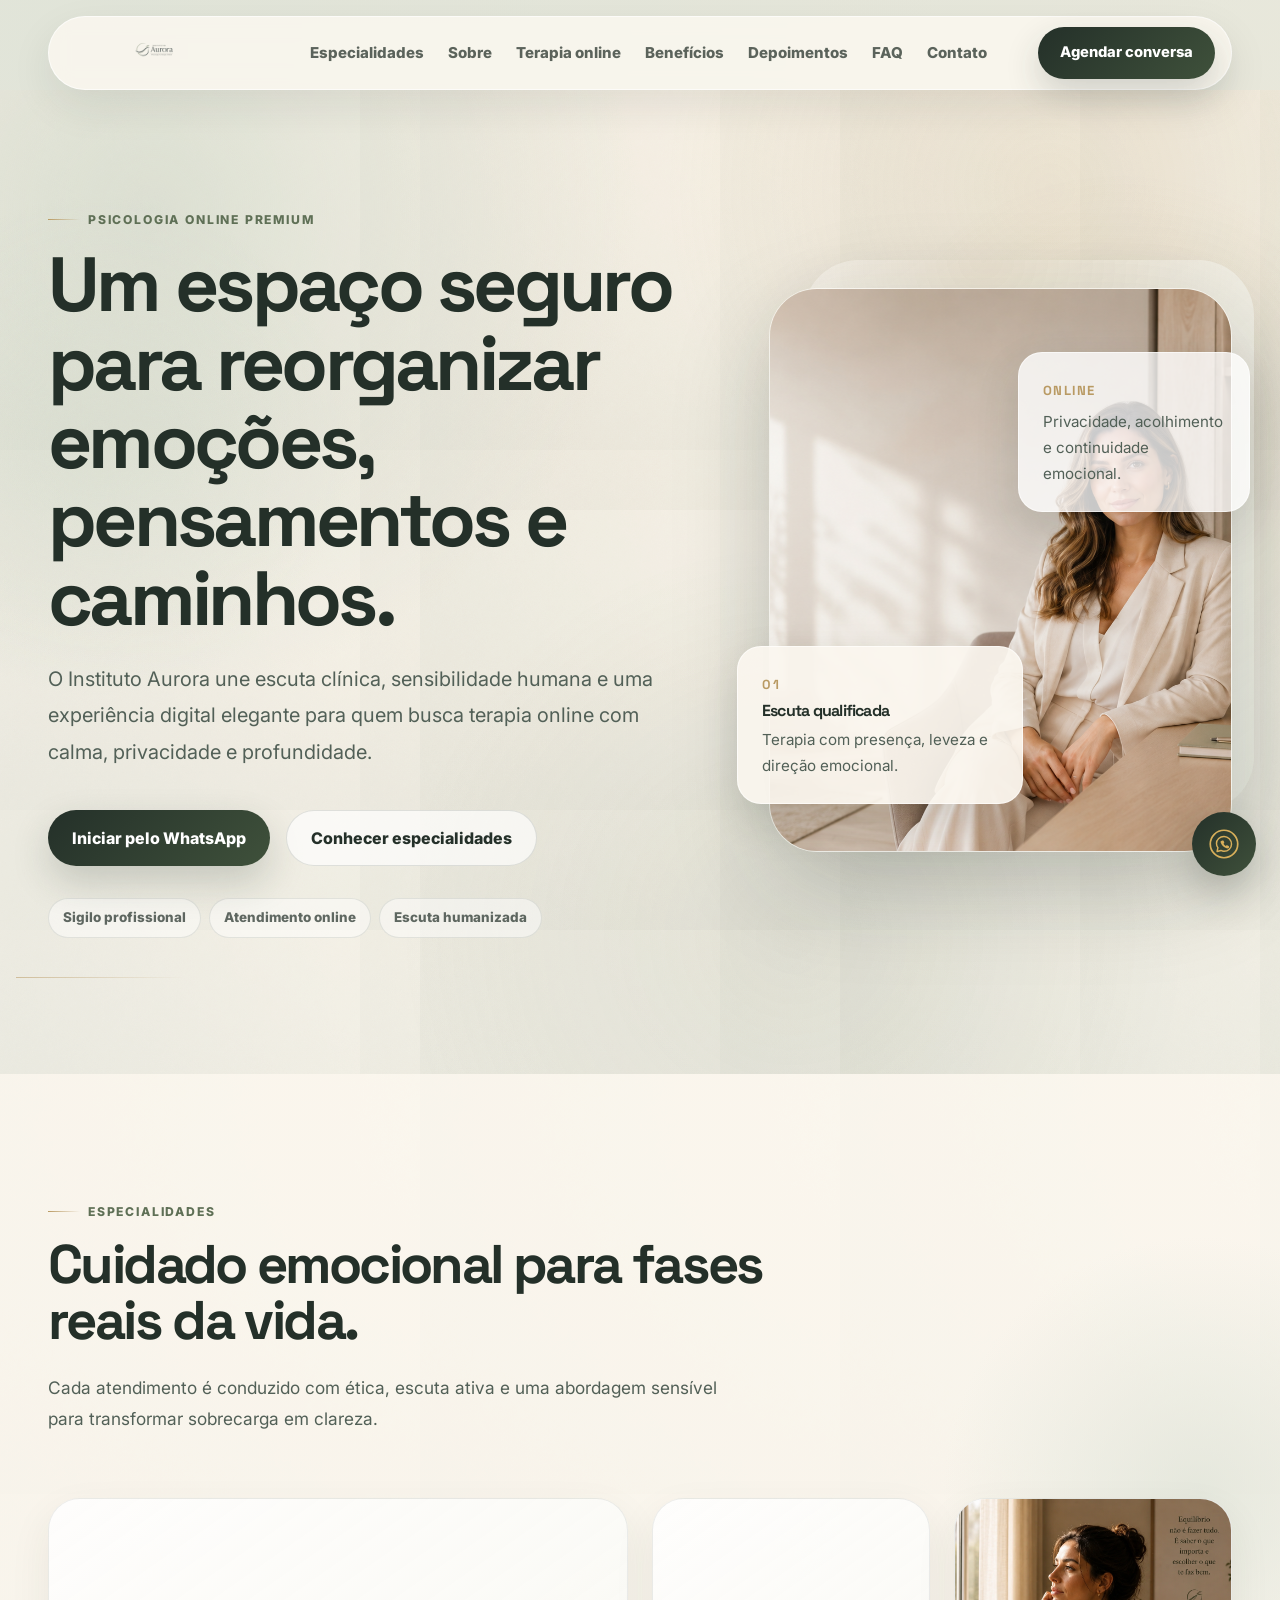
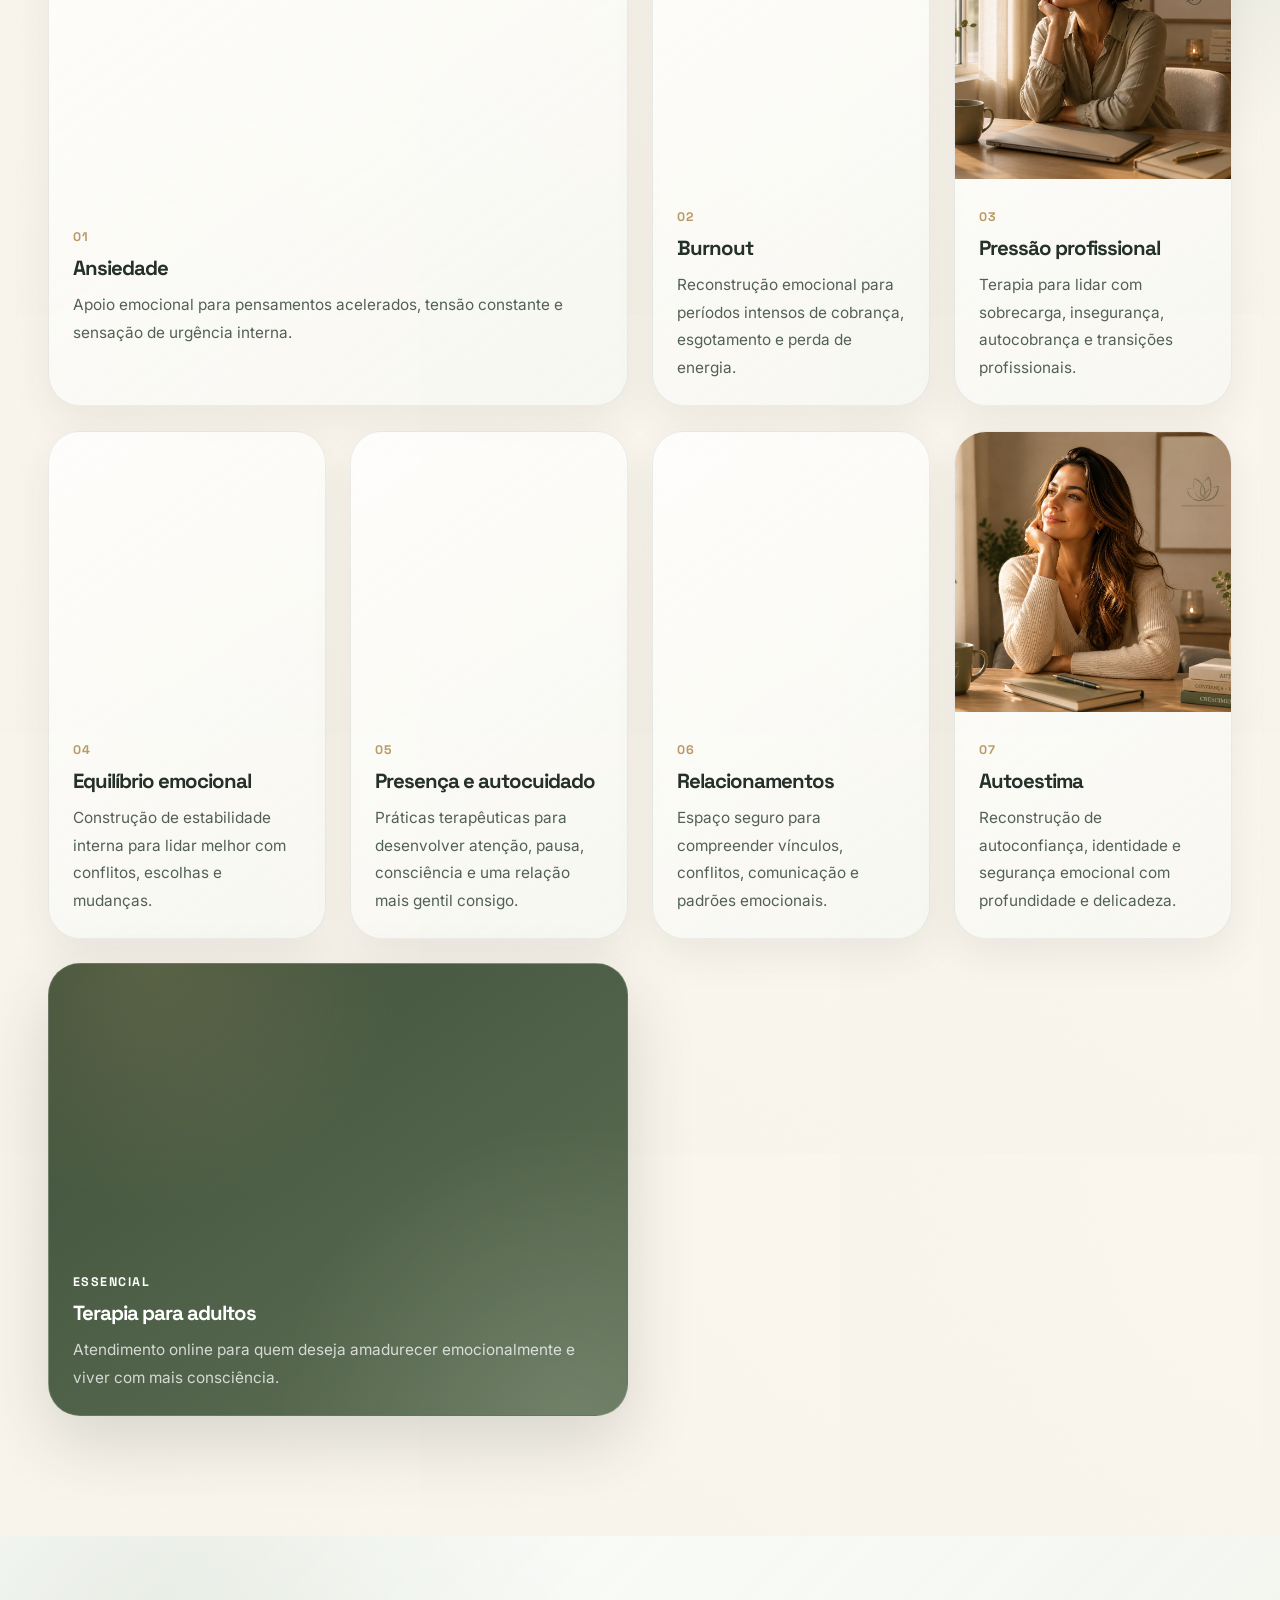
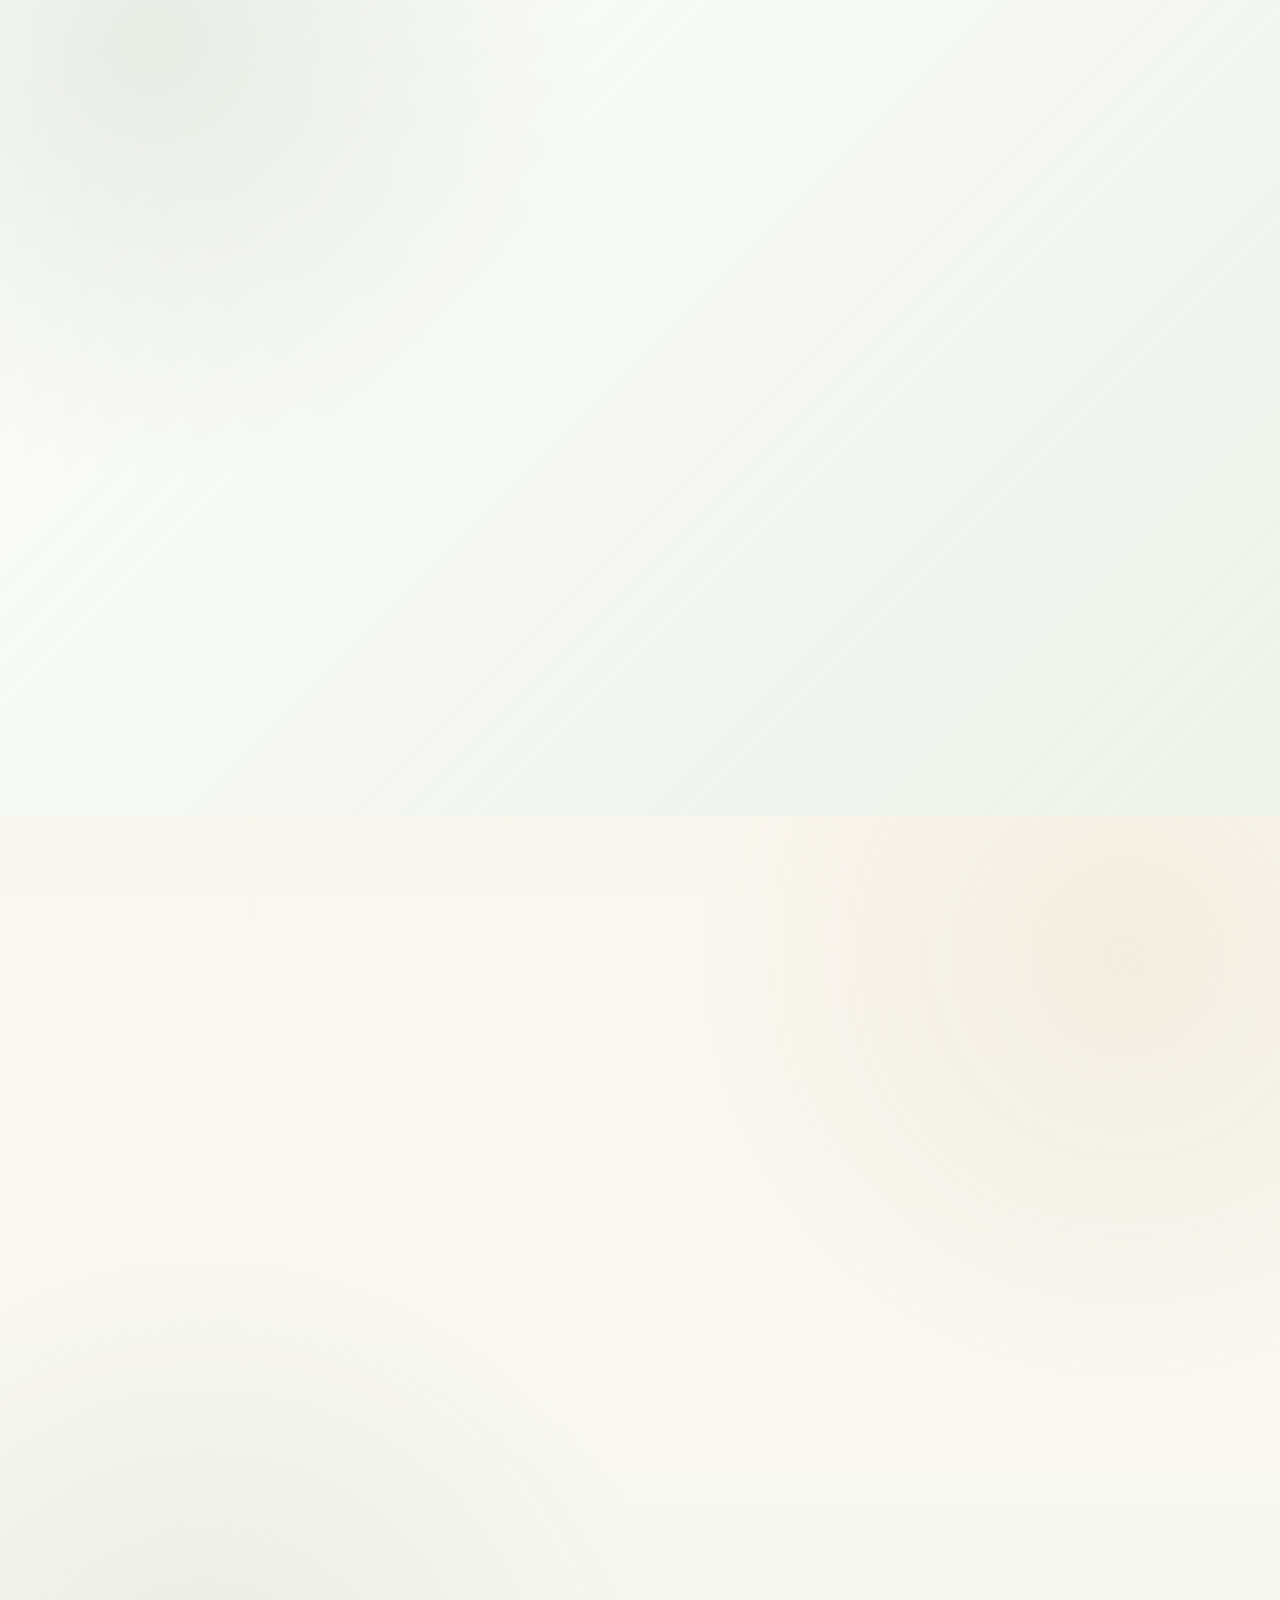
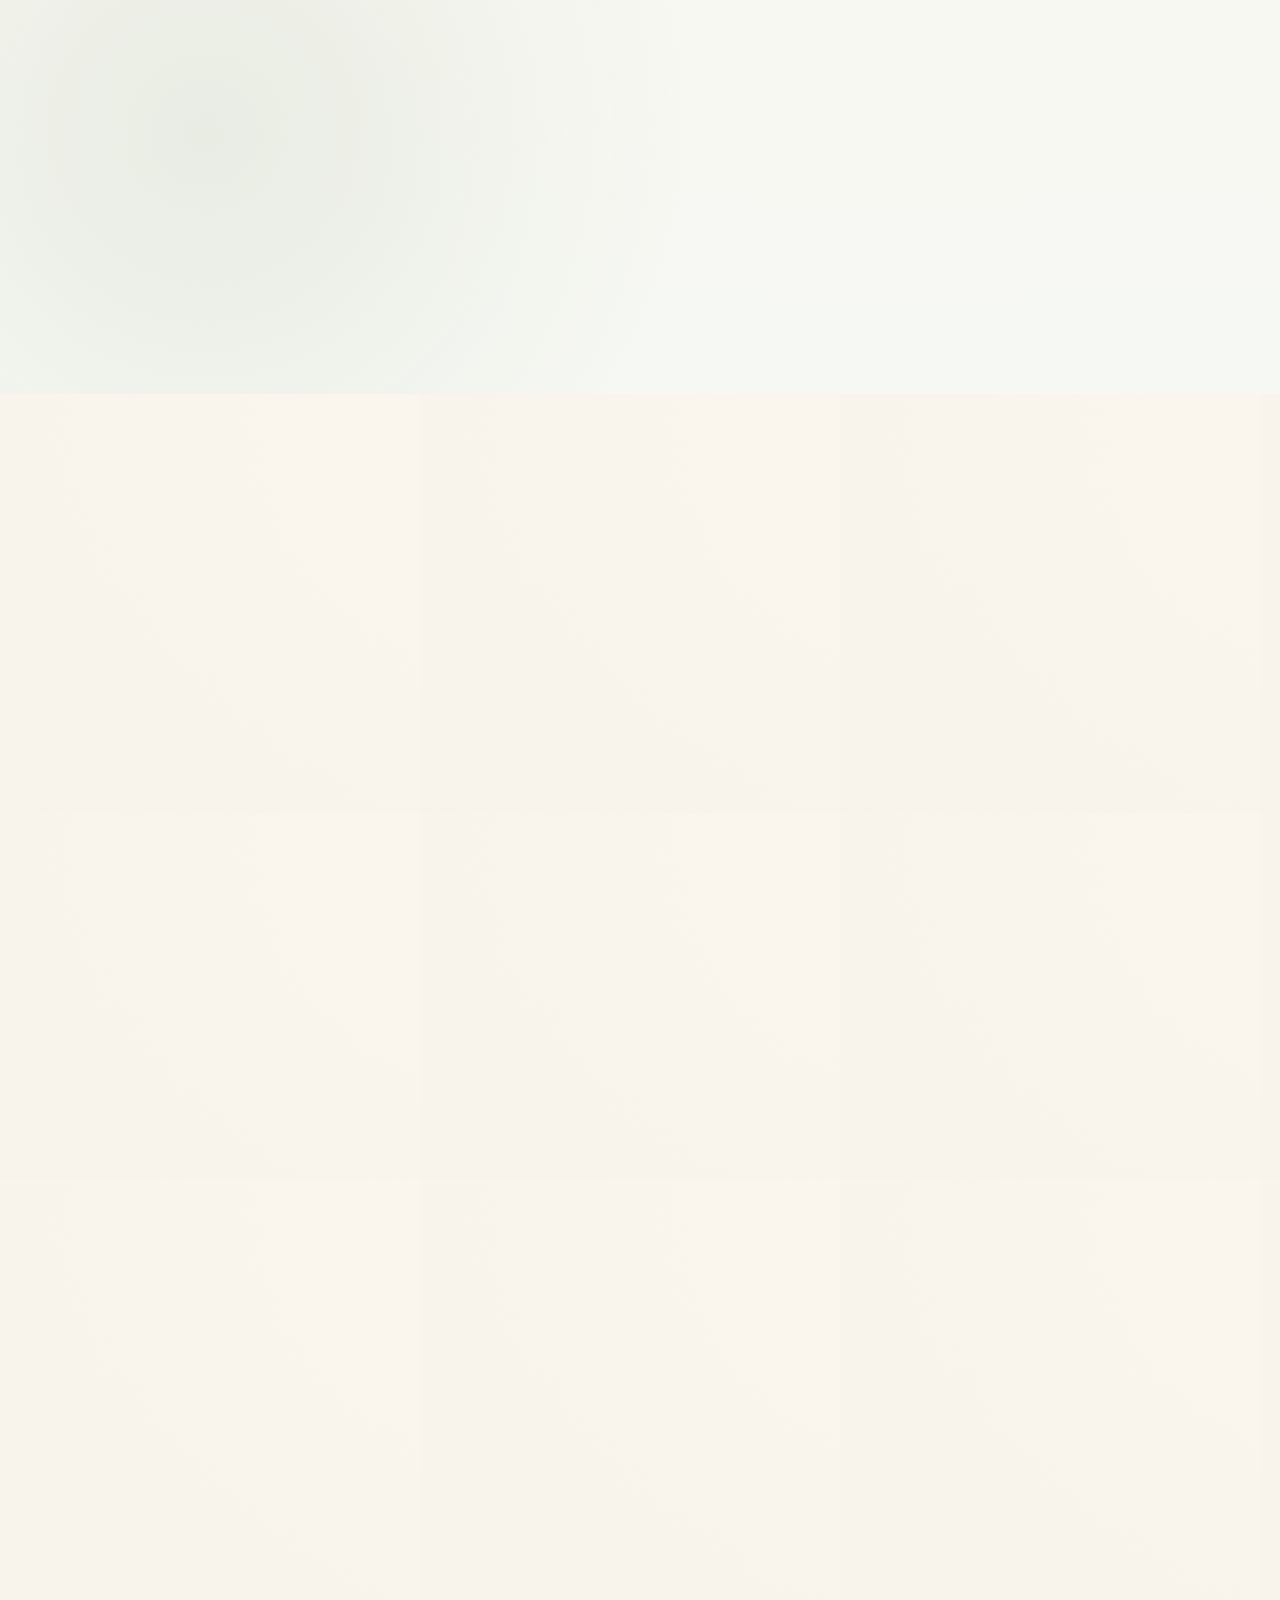
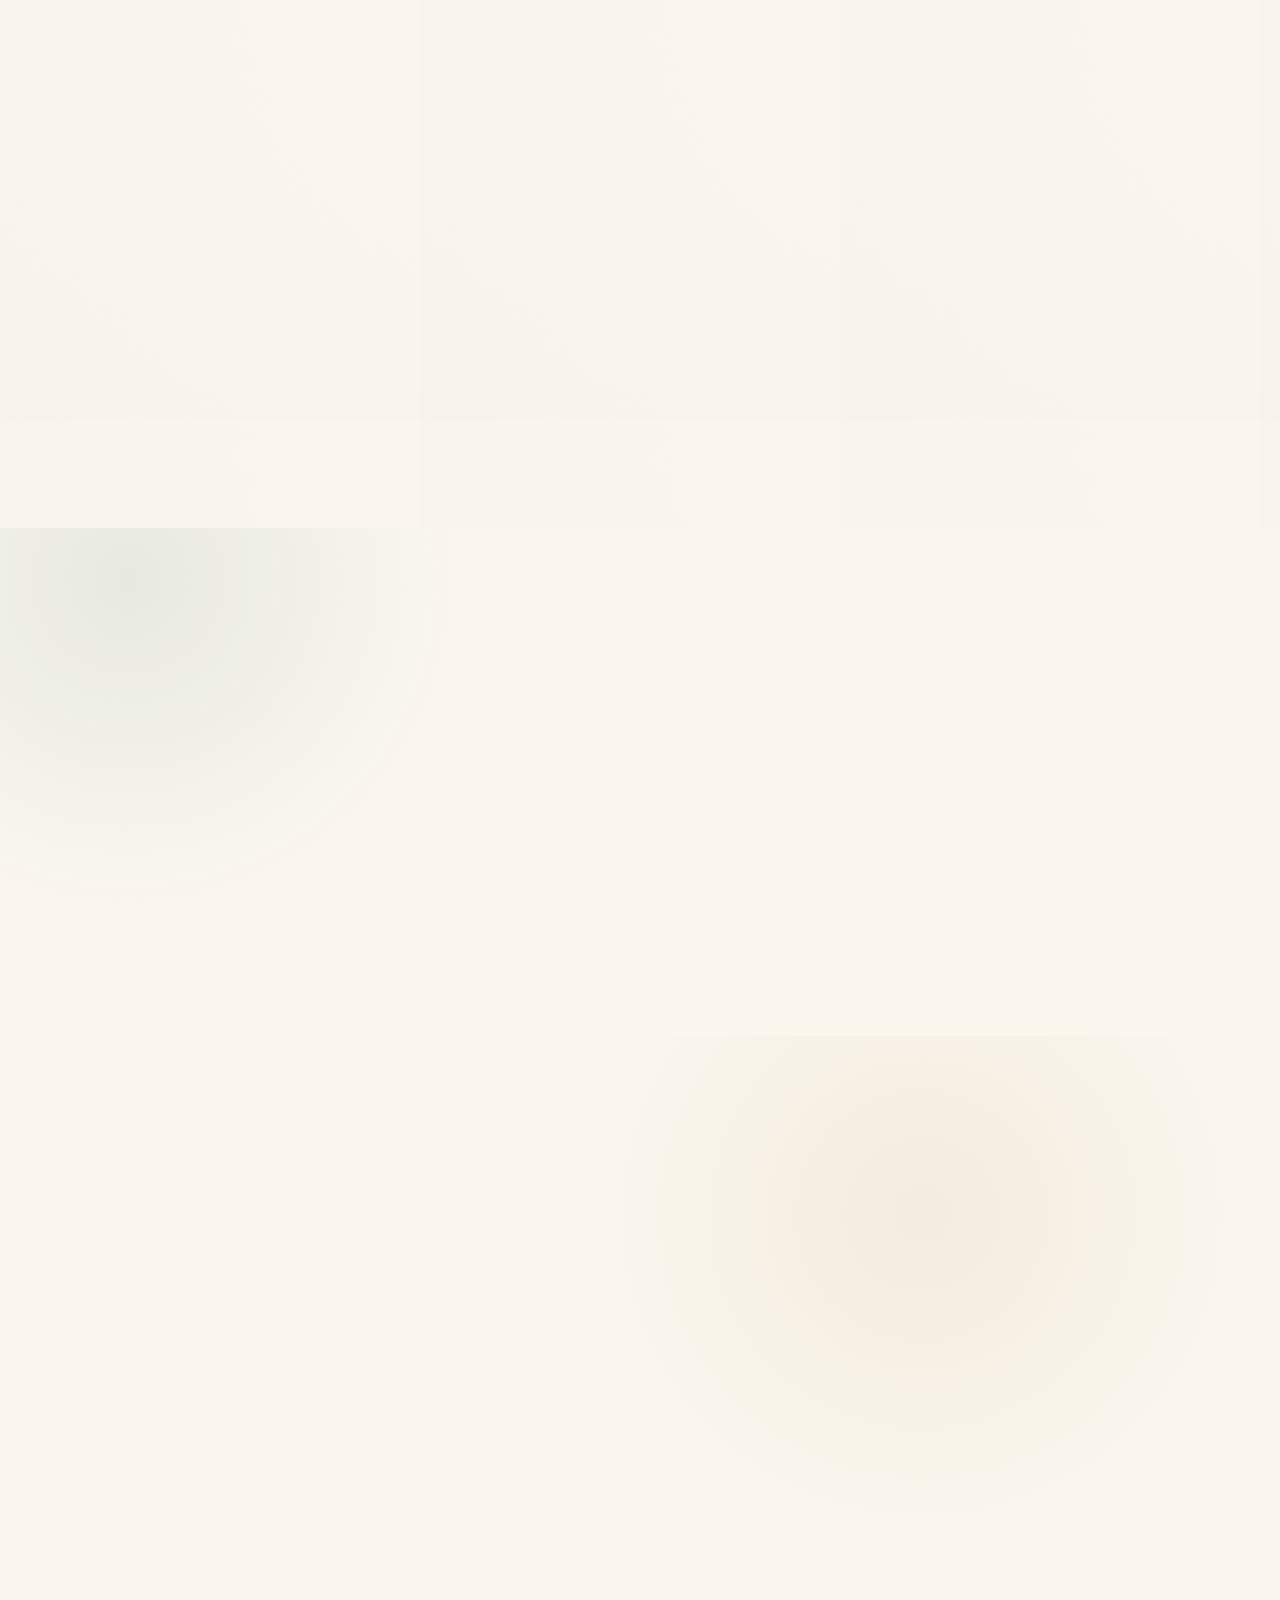
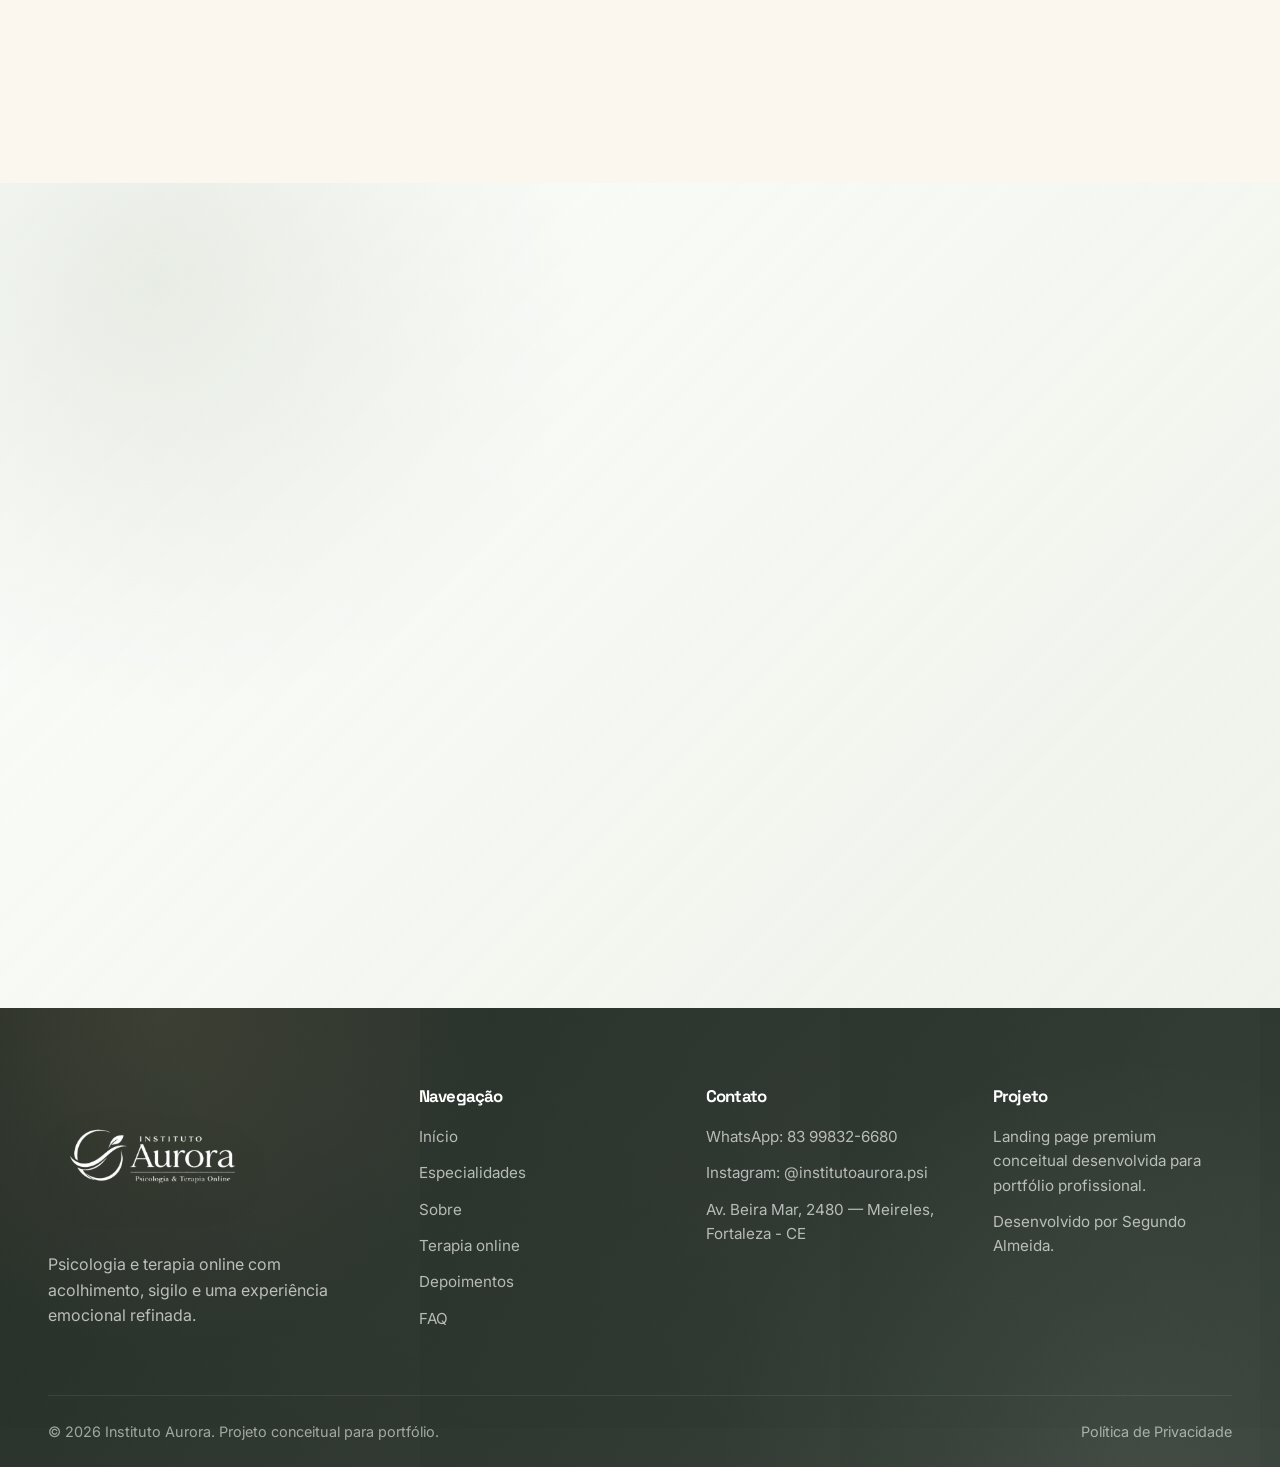
==== commit 26c61507: "refactor: cinematic premium refinements and performance improvements" ====
--- a/index.html
+++ b/index.html
@@ -16,8 +16,9 @@
     />
     <meta name="author" content="Segundo Almeida" />
     <meta name="robots" content="index, follow" />
-
-    <link rel="canonical" href="https://institutoaurora.netlify.app/" />
+    <meta name="theme-color" content="#1b2b24" />
+
+    <link rel="canonical" href="https://institutopsiaurora.netlify.app/" />
 
     <meta
       property="og:title"
@@ -28,10 +29,20 @@
       content="Terapia online com acolhimento, sigilo e uma experiência emocional premium."
     />
     <meta property="og:type" content="website" />
-    <meta property="og:url" content="https://institutoaurora.netlify.app/" />
+    <meta property="og:url" content="https://institutopsiaurora.netlify.app/" />
     <meta property="og:image" content="./assets/images/seo/og-cover.webp" />
-
-    <meta name="theme-color" content="#1b2b24" />
+    <meta property="og:locale" content="pt_BR" />
+
+    <meta name="twitter:card" content="summary_large_image" />
+    <meta
+      name="twitter:title"
+      content="Instituto Aurora | Psicologia & Terapia Online"
+    />
+    <meta
+      name="twitter:description"
+      content="Terapia online com acolhimento, sigilo e uma experiência emocional premium."
+    />
+    <meta name="twitter:image" content="./assets/images/seo/og-cover.webp" />
 
     <link rel="icon" type="image/png" href="./assets/logo/favicon.png" />
     <link rel="apple-touch-icon" href="./assets/logo/apple-touch-icon.png" />
@@ -48,7 +59,7 @@
       rel="preload"
       as="image"
       href="./assets/images/hero/hero-aurora.webp"
-      media="(min-width: 768px)"
+      fetchpriority="high"
     />
 
     <link rel="stylesheet" href="./style.css" />
@@ -56,20 +67,66 @@
     <script type="application/ld+json">
       {
         "@context": "https://schema.org",
-        "@type": "LocalBusiness",
-        "name": "Instituto Aurora Psicologia & Terapia Online",
-        "description": "Psicologia e terapia online com atendimento acolhedor, sigiloso e humanizado.",
-        "image": "https://institutoaurora.netlify.app/assets/images/seo/og-cover.webp",
-        "url": "https://institutoaurora.netlify.app/",
-        "telephone": "+55 83 99832-6680",
-        "address": {
-          "@type": "PostalAddress",
-          "streetAddress": "Av. Beira Mar, 2480 - Meireles",
-          "addressLocality": "Fortaleza",
-          "addressRegion": "CE",
-          "addressCountry": "BR"
-        },
-        "sameAs": ["https://www.instagram.com/institutoaurora.psi"]
+        "@graph": [
+          {
+            "@type": "LocalBusiness",
+            "@id": "https://institutopsiaurora.netlify.app/#localbusiness",
+            "name": "Instituto Aurora Psicologia & Terapia Online",
+            "description": "Psicologia e terapia online com atendimento acolhedor, sigiloso e humanizado.",
+            "image": "https://institutopsiaurora.netlify.app/assets/images/seo/og-cover.webp",
+            "url": "https://institutopsiaurora.netlify.app/",
+            "telephone": "+55 83 99832-6680",
+            "priceRange": "$$",
+            "address": {
+              "@type": "PostalAddress",
+              "streetAddress": "Av. Beira Mar, 2480 - Meireles",
+              "addressLocality": "Fortaleza",
+              "addressRegion": "CE",
+              "addressCountry": "BR"
+            },
+            "sameAs": ["https://www.instagram.com/institutoaurora.psi"]
+          },
+          {
+            "@type": "WebSite",
+            "@id": "https://institutopsiaurora.netlify.app/#website",
+            "url": "https://institutopsiaurora.netlify.app/",
+            "name": "Instituto Aurora",
+            "inLanguage": "pt-BR",
+            "publisher": {
+              "@id": "https://institutopsiaurora.netlify.app/#localbusiness"
+            }
+          },
+          {
+            "@type": "FAQPage",
+            "@id": "https://institutopsiaurora.netlify.app/#faq",
+            "mainEntity": [
+              {
+                "@type": "Question",
+                "name": "Como funciona a terapia online?",
+                "acceptedAnswer": {
+                  "@type": "Answer",
+                  "text": "As sessões acontecem por videochamada em ambiente seguro, com privacidade e orientação para um espaço reservado."
+                }
+              },
+              {
+                "@type": "Question",
+                "name": "Como faço para agendar?",
+                "acceptedAnswer": {
+                  "@type": "Answer",
+                  "text": "O contato inicial pode ser feito pelo WhatsApp. Depois disso, são combinados horário, formato e orientações iniciais."
+                }
+              },
+              {
+                "@type": "Question",
+                "name": "Preciso saber exatamente o que falar?",
+                "acceptedAnswer": {
+                  "@type": "Answer",
+                  "text": "Não. A terapia é um espaço de construção. Você pode começar pelo que está sentindo, vivendo ou tentando entender."
+                }
+              }
+            ]
+          }
+        ]
       }
     </script>
   </head>
@@ -83,6 +140,8 @@
           src="./assets/icons/ui/ui/loader-mark.svg"
           alt=""
           class="loader__icon"
+          width="56"
+          height="56"
         />
         <span class="loader__text">Instituto Aurora</span>
       </div>
@@ -92,7 +151,12 @@
       <div class="container">
         <div class="header-wrapper">
           <a href="#inicio" class="logo" aria-label="Instituto Aurora - Início">
-            <img src="./assets/logo/logo-aurora.png" alt="Instituto Aurora" />
+            <img
+              src="./assets/logo/logo-aurora.png"
+              alt="Instituto Aurora"
+              width="190"
+              height="52"
+            />
           </a>
 
           <nav class="site-nav" id="siteNav" aria-label="Navegação principal">
@@ -122,7 +186,12 @@
             aria-controls="siteNav"
             aria-expanded="false"
           >
-            <img src="./assets/icons/ui/navigation/menu.svg" alt="" />
+            <img
+              src="./assets/icons/ui/navigation/menu.svg"
+              alt=""
+              width="24"
+              height="24"
+            />
           </button>
         </div>
       </div>
@@ -131,10 +200,13 @@
     <main id="main">
       <section class="hero" id="inicio" aria-labelledby="hero-title">
         <div class="hero__bg" aria-hidden="true"></div>
+        <div class="hero__light hero__light--one" aria-hidden="true"></div>
+        <div class="hero__light hero__light--two" aria-hidden="true"></div>
+        <div class="hero__grain" aria-hidden="true"></div>
 
         <div class="container">
           <div class="hero-grid">
-            <div class="hero-content reveal">
+            <div class="hero-content reveal reveal-hero">
               <span class="section-label">Psicologia online premium</span>
 
               <h1 id="hero-title">
@@ -162,22 +234,37 @@
                   Conhecer especialidades
                 </a>
               </div>
-            </div>
-
-            <div class="hero-visual reveal">
-              <img
-                src="./assets/images/hero/hero-aurora.webp"
-                alt="Ambiente acolhedor e sofisticado representando terapia online"
-                class="hero-image"
-                width="680"
-                height="820"
-                loading="eager"
-                decoding="async"
-              />
-
-              <div class="hero-card">
-                <h3>Escuta qualificada</h3>
-                <p>Terapia com presença, leveza e direção emocional.</p>
+
+              <div class="hero-trust" aria-label="Diferenciais do atendimento">
+                <span>Sigilo profissional</span>
+                <span>Atendimento online</span>
+                <span>Escuta humanizada</span>
+              </div>
+            </div>
+
+            <div class="hero-visual reveal reveal-visual">
+              <div class="hero-visual__frame">
+                <img
+                  src="./assets/images/hero/hero-aurora.webp"
+                  alt="Ambiente acolhedor e sofisticado representando terapia online"
+                  class="hero-image"
+                  width="680"
+                  height="820"
+                  loading="eager"
+                  fetchpriority="high"
+                  decoding="async"
+                />
+
+                <div class="hero-card hero-card--main">
+                  <span>01</span>
+                  <h3>Escuta qualificada</h3>
+                  <p>Terapia com presença, leveza e direção emocional.</p>
+                </div>
+
+                <div class="hero-card hero-card--soft" aria-hidden="true">
+                  <span>Online</span>
+                  <p>Privacidade, acolhimento e continuidade emocional.</p>
+                </div>
               </div>
             </div>
           </div>
@@ -202,14 +289,17 @@
           </div>
 
           <div class="specialties-grid">
-            <article class="specialty-card reveal">
+            <article class="specialty-card specialty-card--wide reveal">
               <img
                 src="./assets/images/specialties/anxiety.webp"
                 alt="Ansiedade"
+                width="520"
+                height="360"
                 loading="lazy"
                 decoding="async"
               />
               <div class="specialty-card__content">
+                <span>01</span>
                 <h3>Ansiedade</h3>
                 <p>
                   Apoio emocional para pensamentos acelerados, tensão constante
@@ -222,10 +312,13 @@
               <img
                 src="./assets/images/specialties/burnout.webp"
                 alt="Burnout"
+                width="360"
+                height="280"
                 loading="lazy"
                 decoding="async"
               />
               <div class="specialty-card__content">
+                <span>02</span>
                 <h3>Burnout</h3>
                 <p>
                   Reconstrução emocional para períodos intensos de cobrança,
@@ -238,10 +331,13 @@
               <img
                 src="./assets/images/specialties/career-pressure.webp"
                 alt="Pressão profissional"
+                width="360"
+                height="280"
                 loading="lazy"
                 decoding="async"
               />
               <div class="specialty-card__content">
+                <span>03</span>
                 <h3>Pressão profissional</h3>
                 <p>
                   Terapia para lidar com sobrecarga, insegurança, autocobrança e
@@ -254,10 +350,13 @@
               <img
                 src="./assets/images/specialties/emotional-balance.webp"
                 alt="Equilíbrio emocional"
+                width="360"
+                height="280"
                 loading="lazy"
                 decoding="async"
               />
               <div class="specialty-card__content">
+                <span>04</span>
                 <h3>Equilíbrio emocional</h3>
                 <p>
                   Construção de estabilidade interna para lidar melhor com
@@ -270,10 +369,13 @@
               <img
                 src="./assets/images/specialties/mindfulness.webp"
                 alt="Presença e autocuidado"
+                width="360"
+                height="280"
                 loading="lazy"
                 decoding="async"
               />
               <div class="specialty-card__content">
+                <span>05</span>
                 <h3>Presença e autocuidado</h3>
                 <p>
                   Práticas terapêuticas para desenvolver atenção, pausa,
@@ -286,10 +388,13 @@
               <img
                 src="./assets/images/specialties/relationships.webp"
                 alt="Relacionamentos"
+                width="360"
+                height="280"
                 loading="lazy"
                 decoding="async"
               />
               <div class="specialty-card__content">
+                <span>06</span>
                 <h3>Relacionamentos</h3>
                 <p>
                   Espaço seguro para compreender vínculos, conflitos,
@@ -302,10 +407,13 @@
               <img
                 src="./assets/images/specialties/selfesteem.webp"
                 alt="Autoestima"
+                width="360"
+                height="280"
                 loading="lazy"
                 decoding="async"
               />
               <div class="specialty-card__content">
+                <span>07</span>
                 <h3>Autoestima</h3>
                 <p>
                   Reconstrução de autoconfiança, identidade e segurança
@@ -318,12 +426,15 @@
               <img
                 src="./assets/images/specialties/therapy-session.webp"
                 alt="Terapia para adultos"
+                width="520"
+                height="360"
                 loading="lazy"
                 decoding="async"
               />
               <div
                 class="specialty-card__content specialty-card__content--light"
               >
+                <span>Essencial</span>
                 <h3>Terapia para adultos</h3>
                 <p>
                   Atendimento online para quem deseja amadurecer emocionalmente
@@ -339,21 +450,27 @@
         <div class="container">
           <div class="about-grid">
             <div class="about-images reveal">
-              <img
-                src="./assets/images/about/about-aurora.webp"
-                alt="Espaço visual sofisticado do Instituto Aurora"
-                class="about-main"
-                loading="lazy"
-                decoding="async"
-              />
-
-              <img
-                src="./assets/images/about/about-portrait.webp"
-                alt="Retrato editorial representando profissional de psicologia"
-                class="about-floating"
-                loading="lazy"
-                decoding="async"
-              />
+              <div class="about-image-shell">
+                <img
+                  src="./assets/images/about/about-aurora.webp"
+                  alt="Espaço visual sofisticado do Instituto Aurora"
+                  class="about-main"
+                  width="560"
+                  height="620"
+                  loading="lazy"
+                  decoding="async"
+                />
+
+                <img
+                  src="./assets/images/about/about-portrait.webp"
+                  alt="Retrato editorial representando profissional de psicologia"
+                  class="about-floating"
+                  width="320"
+                  height="380"
+                  loading="lazy"
+                  decoding="async"
+                />
+              </div>
             </div>
 
             <div class="about-content reveal">
@@ -379,17 +496,32 @@
 
               <div class="about-checks">
                 <div class="check-item">
-                  <img src="./assets/icons/ui/ui/check.svg" alt="" />
+                  <img
+                    src="./assets/icons/ui/ui/check.svg"
+                    alt=""
+                    width="20"
+                    height="20"
+                  />
                   <span>Atendimento ético, sigiloso e humanizado.</span>
                 </div>
 
                 <div class="check-item">
-                  <img src="./assets/icons/ui/ui/check.svg" alt="" />
+                  <img
+                    src="./assets/icons/ui/ui/check.svg"
+                    alt=""
+                    width="20"
+                    height="20"
+                  />
                   <span>Experiência online leve, organizada e segura.</span>
                 </div>
 
                 <div class="check-item">
-                  <img src="./assets/icons/ui/ui/check.svg" alt="" />
+                  <img
+                    src="./assets/icons/ui/ui/check.svg"
+                    alt=""
+                    width="20"
+                    height="20"
+                  />
                   <span
                     >Comunicação clara antes, durante e após o
                     atendimento.</span
@@ -447,21 +579,27 @@
             </div>
 
             <div class="therapy-image reveal">
-              <img
-                src="./assets/images/therapy/online-therapy.webp"
-                alt="Sessão de terapia online em ambiente calmo"
-                class="therapy-main-image"
-                loading="lazy"
-                decoding="async"
-              />
-
-              <img
-                src="./assets/images/mockups/mobile-mockup.webp"
-                alt="Mockup mobile do Instituto Aurora"
-                class="therapy-mockup"
-                loading="lazy"
-                decoding="async"
-              />
+              <div class="therapy-image__shell">
+                <img
+                  src="./assets/images/therapy/online-therapy.webp"
+                  alt="Sessão de terapia online em ambiente calmo"
+                  class="therapy-main-image"
+                  width="560"
+                  height="620"
+                  loading="lazy"
+                  decoding="async"
+                />
+
+                <img
+                  src="./assets/images/mockups/mobile-mockup.webp"
+                  alt="Mockup mobile do Instituto Aurora"
+                  class="therapy-mockup"
+                  width="260"
+                  height="520"
+                  loading="lazy"
+                  decoding="async"
+                />
+              </div>
             </div>
           </div>
         </div>
@@ -482,6 +620,7 @@
 
           <div class="benefits-grid">
             <article class="benefit-card reveal">
+              <span>01</span>
               <h3>Privacidade</h3>
               <p>
                 Atendimento online seguro, reservado e conduzido com cuidado
@@ -489,7 +628,8 @@
               </p>
             </article>
 
-            <article class="benefit-card reveal">
+            <article class="benefit-card benefit-card--center reveal">
+              <span>02</span>
               <h3>Flexibilidade</h3>
               <p>
                 Sessões adaptadas à sua rotina, sem perder qualidade, presença e
@@ -498,6 +638,7 @@
             </article>
 
             <article class="benefit-card reveal">
+              <span>03</span>
               <h3>Acolhimento</h3>
               <p>
                 Escuta humana, profissional e sem julgamentos para lidar com
@@ -526,6 +667,8 @@
               <img
                 src="./assets/images/testimonials/testimonial-01.webp"
                 alt="Depoimento sobre terapia online"
+                width="360"
+                height="270"
                 loading="lazy"
                 decoding="async"
               />
@@ -537,10 +680,12 @@
               <span>Atendimento online</span>
             </article>
 
-            <article class="testimonial-card reveal">
+            <article class="testimonial-card testimonial-card--featured reveal">
               <img
                 src="./assets/images/testimonials/testimonial-02.webp"
                 alt="Depoimento sobre saúde emocional"
+                width="360"
+                height="270"
                 loading="lazy"
                 decoding="async"
               />
@@ -556,6 +701,8 @@
               <img
                 src="./assets/images/testimonials/testimonial-03.webp"
                 alt="Depoimento sobre acolhimento psicológico"
+                width="360"
+                height="270"
                 loading="lazy"
                 decoding="async"
               />
@@ -576,6 +723,10 @@
             <div class="faq-content reveal">
               <span class="section-label">FAQ</span>
               <h2 id="faq-title">Perguntas frequentes.</h2>
+              <p>
+                Respostas simples para começar o processo com mais segurança,
+                clareza e tranquilidade.
+              </p>
             </div>
 
             <div class="faq-list reveal">
@@ -639,12 +790,14 @@
               <span class="section-label">Comece com leveza</span>
 
               <h2 id="final-cta-title">
-                Seu cuidado emocional pode começar com uma conversa simples.
+                Você não precisa organizar tudo sozinho antes de pedir ajuda.
               </h2>
 
               <p>
-                Fale pelo WhatsApp e receba as primeiras orientações para
-                iniciar sua jornada terapêutica online com segurança e clareza.
+                Uma primeira conversa pode ser o início de um processo mais
+                calmo, seguro e consciente. Fale pelo WhatsApp e receba as
+                orientações iniciais para começar sua jornada terapêutica
+                online.
               </p>
 
               <a
@@ -657,10 +810,12 @@
               </a>
             </div>
 
-            <div class="final-cta-image">
+            <div class="final-cta-image" aria-hidden="true">
               <img
                 src="./assets/images/cta/final-cta.webp"
-                alt="Imagem premium representando cuidado emocional"
+                alt=""
+                width="420"
+                height="460"
                 loading="lazy"
                 decoding="async"
               />
@@ -676,6 +831,8 @@
               <img
                 src="./assets/images/contact/contact-section.webp"
                 alt="Contato Instituto Aurora"
+                width="560"
+                height="620"
                 loading="lazy"
                 decoding="async"
               />
@@ -700,14 +857,18 @@
                   target="_blank"
                   rel="noopener noreferrer"
                 >
-                  <img
-                    src="./assets/icons/ui/social/whatsapp-premium.webp"
-                    alt="WhatsApp premium"
-                  />
-                  <div>
+                  <span class="contact-social__icon" aria-hidden="true">
+                    <img
+                      src="./assets/icons/ui/social/whatsapp-premium.webp"
+                      alt=""
+                      width="48"
+                      height="48"
+                    />
+                  </span>
+                  <span class="contact-social__text">
                     <strong>WhatsApp</strong>
                     <span>(83) 99832-6680</span>
-                  </div>
+                  </span>
                 </a>
 
                 <a
@@ -716,14 +877,18 @@
                   target="_blank"
                   rel="noopener noreferrer"
                 >
-                  <img
-                    src="./assets/icons/ui/social/instagram-premium.webp"
-                    alt="Instagram premium"
-                  />
-                  <div>
+                  <span class="contact-social__icon" aria-hidden="true">
+                    <img
+                      src="./assets/icons/ui/social/instagram-premium.webp"
+                      alt=""
+                      width="48"
+                      height="48"
+                    />
+                  </span>
+                  <span class="contact-social__text">
                     <strong>Instagram</strong>
                     <span>@institutoaurora.psi</span>
-                  </div>
+                  </span>
                 </a>
               </div>
 
@@ -744,6 +909,10 @@
               src="./assets/logo/logo-aurora-white.png"
               alt="Instituto Aurora"
               class="footer-logo"
+              width="210"
+              height="64"
+              loading="lazy"
+              decoding="async"
             />
 
             <p>
@@ -793,7 +962,12 @@
       rel="noopener noreferrer"
       aria-label="Chamar Instituto Aurora no WhatsApp"
     >
-      <img src="./assets/icons/ui/social/whatsapp.svg" alt="" />
+      <img
+        src="./assets/icons/ui/social/whatsapp.svg"
+        alt=""
+        width="34"
+        height="34"
+      />
     </a>
 
     <script src="./script.js" defer></script>
--- a/style.css
+++ b/style.css
@@ -6,6 +6,7 @@
   --color-sage-dark: #5f7056;
   --color-sage-deep: #3f513b;
   --color-gold: #b99a63;
+  --color-gold-soft: #d7bf8b;
   --color-text: #243029;
   --color-muted: #526057;
   --color-dark: #17201b;
@@ -27,15 +28,18 @@
   --space-12: 96px;
   --space-15: 120px;
 
+  --radius-sm: 18px;
   --radius-md: 24px;
   --radius-lg: 32px;
   --radius-xl: 48px;
 
-  --shadow-soft: 0 24px 72px rgba(36, 48, 41, 0.1);
-  --shadow-card: 0 18px 48px rgba(36, 48, 41, 0.08);
-  --shadow-deep: 0 32px 96px rgba(36, 48, 41, 0.16);
-
-  --transition: 280ms ease;
+  --shadow-soft: 0 20px 56px rgba(36, 48, 41, 0.09);
+  --shadow-card: 0 16px 42px rgba(36, 48, 41, 0.075);
+  --shadow-deep: 0 28px 82px rgba(36, 48, 41, 0.14);
+  --shadow-cinematic: 0 36px 100px rgba(23, 32, 27, 0.18);
+
+  --transition: 280ms cubic-bezier(0.22, 1, 0.36, 1);
+  --transition-slow: 720ms cubic-bezier(0.22, 1, 0.36, 1);
 }
 
 *,
@@ -56,18 +60,20 @@
   color: var(--color-text);
   background:
     radial-gradient(
-      circle at 10% 0%,
+      circle at 8% 0%,
       rgba(216, 223, 211, 0.72),
       transparent 34%
     ),
     radial-gradient(
-      circle at 90% 12%,
-      rgba(185, 154, 99, 0.14),
+      circle at 92% 8%,
+      rgba(185, 154, 99, 0.13),
       transparent 30%
     ),
     linear-gradient(180deg, var(--color-cream), var(--color-soft));
   line-height: 1.6;
   overflow-x: hidden;
+  -webkit-font-smoothing: antialiased;
+  text-rendering: optimizeLegibility;
 }
 
 body.menu-open {
@@ -142,17 +148,17 @@
   margin: 0;
   font-family: var(--font-heading);
   color: var(--color-text);
-  letter-spacing: -0.045em;
+  letter-spacing: -0.048em;
   line-height: 1.02;
 }
 
 h1 {
-  max-width: 820px;
-  font-size: clamp(3rem, 5.8vw, 5.8rem);
+  max-width: 860px;
+  font-size: clamp(3.2rem, 6vw, 6.25rem);
 }
 
 h2 {
-  font-size: clamp(2.35rem, 4.2vw, 4.35rem);
+  font-size: clamp(2.35rem, 4.25vw, 4.45rem);
 }
 
 h3 {
@@ -169,9 +175,9 @@
   align-items: center;
   gap: var(--space-1);
   margin-bottom: var(--space-2);
-  font-size: 0.78rem;
+  font-size: 0.76rem;
   font-weight: 800;
-  letter-spacing: 0.14em;
+  letter-spacing: 0.15em;
   text-transform: uppercase;
   color: var(--color-sage-dark);
 }
@@ -184,7 +190,7 @@
 }
 
 .section-heading {
-  max-width: 780px;
+  max-width: 800px;
   margin-bottom: var(--space-8);
 }
 
@@ -209,6 +215,7 @@
     box-shadow var(--transition),
     background var(--transition),
     border-color var(--transition);
+  will-change: transform;
 }
 
 .btn:hover,
@@ -217,33 +224,41 @@
 }
 
 .btn-primary {
-  background: var(--color-text);
+  background: linear-gradient(135deg, rgba(36, 48, 41, 1), rgba(63, 81, 59, 1));
   color: var(--color-white);
-  box-shadow: 0 16px 40px rgba(36, 48, 41, 0.2);
+  box-shadow: 0 16px 38px rgba(36, 48, 41, 0.2);
+}
+
+.btn-primary:hover,
+.btn-primary:focus-visible {
+  box-shadow: 0 22px 48px rgba(36, 48, 41, 0.26);
 }
 
 .btn-secondary {
-  border: 1px solid rgba(36, 48, 41, 0.14);
+  border: 1px solid rgba(36, 48, 41, 0.13);
   background: rgba(255, 255, 255, 0.66);
   color: var(--color-text);
 }
 
 .btn-secondary:hover,
 .btn-secondary:focus-visible {
-  background: rgba(255, 255, 255, 0.9);
+  background: rgba(255, 255, 255, 0.92);
   border-color: rgba(185, 154, 99, 0.3);
+  box-shadow: 0 14px 36px rgba(36, 48, 41, 0.08);
 }
 
 .btn-light {
   background: var(--color-cream);
   color: var(--color-text);
-  box-shadow: 0 16px 42px rgba(0, 0, 0, 0.16);
+  box-shadow: 0 16px 42px rgba(0, 0, 0, 0.14);
 }
 
 .btn-light:hover,
 .btn-light:focus-visible {
   background: var(--color-white);
 }
+
+/* Loader */
 
 .loader {
   position: fixed;
@@ -254,13 +269,13 @@
   background:
     radial-gradient(
       circle at center,
-      rgba(216, 223, 211, 0.62),
+      rgba(216, 223, 211, 0.52),
       transparent 34%
     ),
     var(--color-cream);
   transition:
-    opacity 420ms ease,
-    visibility 420ms ease;
+    opacity 360ms ease,
+    visibility 360ms ease;
 }
 
 .loader.hide {
@@ -288,10 +303,12 @@
 
 @keyframes loaderPulse {
   50% {
-    transform: scale(1.06);
+    transform: scale(1.045);
     opacity: 0.72;
   }
 }
+
+/* Header */
 
 .site-header {
   position: sticky;
@@ -308,22 +325,24 @@
   justify-content: space-between;
   gap: var(--space-3);
   padding: 10px 16px 10px 20px;
-  border: 1px solid rgba(255, 255, 255, 0.58);
+  border: 1px solid rgba(255, 255, 255, 0.62);
   border-radius: 999px;
-  background: rgba(251, 247, 239, 0.82);
-  box-shadow: 0 18px 48px rgba(36, 48, 41, 0.09);
-  backdrop-filter: blur(14px);
+  background: rgba(251, 247, 239, 0.86);
+  box-shadow: 0 16px 42px rgba(36, 48, 41, 0.085);
+  backdrop-filter: blur(10px);
   pointer-events: auto;
   transition:
     background var(--transition),
     box-shadow var(--transition),
-    min-height var(--transition);
+    min-height var(--transition),
+    border-color var(--transition);
 }
 
 .site-header.scrolled .header-wrapper {
   min-height: 64px;
-  background: rgba(251, 247, 239, 0.94);
-  box-shadow: 0 18px 44px rgba(36, 48, 41, 0.13);
+  background: rgba(251, 247, 239, 0.96);
+  border-color: rgba(36, 48, 41, 0.08);
+  box-shadow: 0 16px 40px rgba(36, 48, 41, 0.12);
 }
 
 .logo {
@@ -383,11 +402,11 @@
   justify-content: center;
   padding: 14px 22px;
   border-radius: 999px;
-  background: var(--color-text);
+  background: linear-gradient(135deg, rgba(36, 48, 41, 1), rgba(63, 81, 59, 1));
   color: var(--color-white);
   font-size: 0.92rem;
   font-weight: 800;
-  box-shadow: 0 14px 34px rgba(36, 48, 41, 0.2);
+  box-shadow: 0 14px 34px rgba(36, 48, 41, 0.19);
   transition:
     transform var(--transition),
     box-shadow var(--transition);
@@ -396,7 +415,7 @@
 .header-cta:hover,
 .header-cta:focus-visible {
   transform: translateY(-2px);
-  box-shadow: 0 18px 44px rgba(36, 48, 41, 0.25);
+  box-shadow: 0 18px 44px rgba(36, 48, 41, 0.24);
 }
 
 .menu-toggle {
@@ -414,9 +433,17 @@
   height: 24px;
 }
 
+/* Hero */
+
 .hero {
   overflow: hidden;
   padding-top: 112px;
+  padding-bottom: 136px;
+  background: linear-gradient(
+    180deg,
+    rgba(251, 247, 239, 0.96),
+    rgba(246, 248, 243, 0.98)
+  );
 }
 
 .hero::before {
@@ -424,43 +451,103 @@
   position: absolute;
   inset: 0;
   background:
-    linear-gradient(rgba(251, 247, 239, 0.82), rgba(251, 247, 239, 0.92)),
+    linear-gradient(
+      110deg,
+      rgba(251, 247, 239, 0.72),
+      rgba(251, 247, 239, 0.2) 45%,
+      rgba(216, 223, 211, 0.28)
+    ),
     url("./assets/images/textures/noise.webp");
-  background-size: 420px;
-  opacity: 0.34;
+  background-size: auto, 420px;
+  opacity: 0.24;
+  pointer-events: none;
+}
+
+.hero__bg,
+.hero__light,
+.hero__grain {
+  position: absolute;
+  pointer-events: none;
 }
 
 .hero__bg {
-  position: absolute;
   inset: 0;
   background:
     radial-gradient(
-      circle at 15% 10%,
-      rgba(216, 223, 211, 0.8),
+      circle at 12% 12%,
+      rgba(216, 223, 211, 0.88),
       transparent 34%
     ),
     radial-gradient(
-      circle at 88% 12%,
-      rgba(185, 154, 99, 0.16),
+      circle at 82% 10%,
+      rgba(185, 154, 99, 0.15),
       transparent 28%
-    );
+    ),
+    radial-gradient(circle at 62% 86%, rgba(63, 81, 59, 0.1), transparent 34%);
   will-change: transform;
+}
+
+.hero__light--one {
+  width: 520px;
+  height: 520px;
+  left: -160px;
+  top: 96px;
+  border-radius: 50%;
+  background: radial-gradient(
+    circle,
+    rgba(216, 223, 211, 0.62),
+    transparent 68%
+  );
+}
+
+.hero__light--two {
+  width: 560px;
+  height: 560px;
+  right: -120px;
+  top: 72px;
+  border-radius: 50%;
+  background: radial-gradient(
+    circle,
+    rgba(185, 154, 99, 0.14),
+    transparent 70%
+  );
+}
+
+.hero__grain {
+  inset: 0;
+  opacity: 0.12;
+  background-image: url("./assets/images/textures/noise.webp");
+  background-size: 360px;
 }
 
 .hero-grid {
   position: relative;
   z-index: 2;
   display: grid;
-  grid-template-columns: minmax(0, 1.05fr) minmax(360px, 0.72fr);
+  grid-template-columns: minmax(0, 1.08fr) minmax(360px, 0.76fr);
   align-items: center;
   gap: var(--space-8);
 }
 
+.hero-content {
+  position: relative;
+}
+
+.hero-content::after {
+  content: "";
+  position: absolute;
+  left: -32px;
+  bottom: -40px;
+  width: 168px;
+  height: 1px;
+  background: linear-gradient(90deg, rgba(185, 154, 99, 0.55), transparent);
+}
+
 .hero-content p {
-  max-width: 640px;
+  max-width: 650px;
   margin-top: var(--space-3);
   font-size: clamp(1.08rem, 1.8vw, 1.25rem);
-  line-height: 1.8;
+  line-height: 1.82;
 }
 
 .hero-actions {
@@ -470,31 +557,84 @@
   margin-top: var(--space-5);
 }
 
+.hero-trust {
+  display: flex;
+  flex-wrap: wrap;
+  gap: var(--space-1);
+  margin-top: var(--space-4);
+}
+
+.hero-trust span {
+  display: inline-flex;
+  align-items: center;
+  min-height: 36px;
+  padding: 8px 14px;
+  border: 1px solid rgba(36, 48, 41, 0.1);
+  border-radius: 999px;
+  background: rgba(255, 255, 255, 0.48);
+  color: rgba(36, 48, 41, 0.72);
+  font-size: 0.84rem;
+  font-weight: 800;
+}
+
 .hero-visual {
   position: relative;
 }
 
+.hero-visual__frame {
+  position: relative;
+  isolation: isolate;
+}
+
+.hero-visual__frame::before {
+  content: "";
+  position: absolute;
+  inset: -28px -22px 40px 34px;
+  z-index: -1;
+  border-radius: 56px;
+  background:
+    radial-gradient(
+      circle at 40% 0%,
+      rgba(185, 154, 99, 0.18),
+      transparent 42%
+    ),
+    linear-gradient(
+      145deg,
+      rgba(255, 255, 255, 0.52),
+      rgba(216, 223, 211, 0.38)
+    );
+  box-shadow: 0 34px 92px rgba(36, 48, 41, 0.12);
+}
+
 .hero-image {
   width: 100%;
-  max-height: 680px;
+  max-height: 700px;
   aspect-ratio: 0.82;
   object-fit: cover;
   object-position: center;
+  border: 1px solid rgba(255, 255, 255, 0.48);
   border-radius: var(--radius-xl);
-  box-shadow: var(--shadow-deep);
+  box-shadow: var(--shadow-cinematic);
 }
 
 .hero-card {
   position: absolute;
-  left: -32px;
-  bottom: 48px;
-  width: min(280px, 72%);
   padding: var(--space-3);
   border: 1px solid rgba(255, 255, 255, 0.58);
   border-radius: var(--radius-md);
   background: rgba(251, 247, 239, 0.92);
-  box-shadow: 0 20px 48px rgba(36, 48, 41, 0.14);
-  backdrop-filter: blur(12px);
+  box-shadow: 0 18px 44px rgba(36, 48, 41, 0.13);
+}
+
+.hero-card span {
+  display: inline-block;
+  margin-bottom: 8px;
+  font-family: var(--font-heading);
+  color: var(--color-gold);
+  font-size: 0.82rem;
+  font-weight: 800;
+  letter-spacing: 0.12em;
+  text-transform: uppercase;
 }
 
 .hero-card h3 {
@@ -506,17 +646,55 @@
   font-size: 0.95rem;
   line-height: 1.7;
 }
+
+.hero-card--main {
+  left: -32px;
+  bottom: 48px;
+  width: min(286px, 72%);
+}
+
+.hero-card--soft {
+  right: -18px;
+  top: 64px;
+  width: min(232px, 58%);
+  background: rgba(255, 255, 255, 0.78);
+}
+
+/* Shared section backgrounds */
 
 .specialties,
 .benefits,
 .testimonials {
   background:
-    linear-gradient(rgba(251, 247, 239, 0.94), rgba(251, 247, 239, 0.94)),
+    linear-gradient(rgba(251, 247, 239, 0.95), rgba(251, 247, 239, 0.95)),
     url("./assets/images/textures/noise.webp");
-  background-size: 420px;
+  background-size: auto, 420px;
+}
+
+/* Specialties */
+
+.specialties {
+  overflow: hidden;
+}
+
+.specialties::before {
+  content: "";
+  position: absolute;
+  width: 520px;
+  height: 520px;
+  right: -180px;
+  top: 160px;
+  border-radius: 50%;
+  background: radial-gradient(
+    circle,
+    rgba(216, 223, 211, 0.6),
+    transparent 70%
+  );
+  pointer-events: none;
 }
 
 .specialties-grid {
+  position: relative;
   display: grid;
   grid-template-columns: repeat(4, minmax(0, 1fr));
   gap: var(--space-3);
@@ -524,13 +702,18 @@
 }
 
 .specialty-card {
+  position: relative;
   min-height: 100%;
   display: flex;
   flex-direction: column;
   overflow: hidden;
   border: 1px solid rgba(36, 48, 41, 0.08);
   border-radius: var(--radius-lg);
-  background: rgba(255, 255, 255, 0.76);
+  background: linear-gradient(
+    145deg,
+    rgba(255, 255, 255, 0.82),
+    rgba(246, 248, 243, 0.68)
+  );
   box-shadow: var(--shadow-card);
   transition:
     transform var(--transition),
@@ -539,26 +722,58 @@
   contain: layout paint;
 }
 
+.specialty-card::after {
+  content: "";
+  position: absolute;
+  inset: 0;
+  border-radius: inherit;
+  background: radial-gradient(
+    circle at 20% 0%,
+    rgba(185, 154, 99, 0.13),
+    transparent 34%
+  );
+  opacity: 0;
+  transition: opacity var(--transition);
+  pointer-events: none;
+}
+
 .specialty-card:hover {
   transform: translateY(-6px);
   border-color: rgba(185, 154, 99, 0.24);
-  box-shadow: 0 28px 60px rgba(36, 48, 41, 0.12);
+  box-shadow: 0 24px 54px rgba(36, 48, 41, 0.11);
+}
+
+.specialty-card:hover::after {
+  opacity: 1;
 }
 
 .specialty-card img {
   width: 100%;
   height: 280px;
   object-fit: cover;
-  transition: transform 900ms ease;
+  transition: transform 900ms cubic-bezier(0.22, 1, 0.36, 1);
 }
 
 .specialty-card:hover img {
-  transform: scale(1.04);
+  transform: scale(1.035);
 }
 
 .specialty-card__content {
+  position: relative;
+  z-index: 1;
   flex: 1;
   padding: var(--space-3);
+}
+
+.specialty-card__content span {
+  display: inline-block;
+  margin-bottom: 10px;
+  font-family: var(--font-heading);
+  color: var(--color-gold);
+  font-size: 0.78rem;
+  font-weight: 800;
+  letter-spacing: 0.12em;
+  text-transform: uppercase;
 }
 
 .specialty-card__content h3 {
@@ -571,29 +786,53 @@
   line-height: 1.8;
 }
 
+.specialty-card--wide {
+  grid-column: span 2;
+}
+
+.specialty-card--wide img {
+  height: 300px;
+}
+
 .specialty-card--featured {
+  grid-column: span 2;
   background:
+    radial-gradient(circle at 18% 0%, rgba(185, 154, 99, 0.2), transparent 38%),
     radial-gradient(
-      circle at 16% 0%,
-      rgba(185, 154, 99, 0.14),
-      transparent 34%
+      circle at 90% 100%,
+      rgba(216, 223, 211, 0.16),
+      transparent 42%
     ),
     linear-gradient(145deg, var(--color-sage-deep), var(--color-sage-dark));
-  border-color: rgba(255, 255, 255, 0.12);
+  border-color: rgba(255, 255, 255, 0.14);
+  box-shadow: 0 26px 68px rgba(36, 48, 41, 0.16);
 }
 
 .specialty-card--featured .specialty-card__content {
   background: transparent;
 }
 
+.specialty-card--featured .specialty-card__content span,
 .specialty-card--featured h3,
 .specialty-card--featured p {
   color: var(--color-white);
 }
 
+.specialty-card--featured p {
+  color: rgba(255, 255, 255, 0.76);
+}
+
+/* About */
+
 .about,
 .contact {
+  overflow: hidden;
   background:
+    radial-gradient(
+      circle at 12% 12%,
+      rgba(216, 223, 211, 0.54),
+      transparent 32%
+    ),
     linear-gradient(
       135deg,
       rgba(255, 255, 255, 0.72),
@@ -616,8 +855,30 @@
   position: relative;
 }
 
+.about-image-shell {
+  position: relative;
+  isolation: isolate;
+}
+
+.about-image-shell::before {
+  content: "";
+  position: absolute;
+  inset: 42px 40px -26px -28px;
+  z-index: -1;
+  border-radius: var(--radius-xl);
+  background:
+    radial-gradient(
+      circle at 18% 0%,
+      rgba(185, 154, 99, 0.13),
+      transparent 42%
+    ),
+    rgba(255, 255, 255, 0.5);
+  box-shadow: var(--shadow-soft);
+}
+
 .about-main {
   width: 88%;
+  border: 1px solid rgba(255, 255, 255, 0.48);
   border-radius: var(--radius-xl);
   box-shadow: var(--shadow-soft);
   aspect-ratio: 0.92;
@@ -630,16 +891,18 @@
   bottom: -40px;
   width: 46%;
   padding: 10px;
+  border: 1px solid rgba(255, 255, 255, 0.58);
   border-radius: 28px;
   background: rgba(255, 255, 255, 0.72);
-  box-shadow: var(--shadow-soft);
+  box-shadow: 0 18px 46px rgba(36, 48, 41, 0.11);
   aspect-ratio: 0.86;
   object-fit: cover;
 }
 
 .about-content p,
 .therapy-content p,
-.contact-content p {
+.contact-content p,
+.faq-content p {
   max-width: 640px;
   margin-top: var(--space-3);
   font-size: 1.05rem;
@@ -668,23 +931,57 @@
   flex: 0 0 auto;
 }
 
+/* Therapy */
+
 .therapy {
+  overflow: hidden;
   background:
     radial-gradient(
       circle at 88% 12%,
-      rgba(185, 154, 99, 0.12),
+      rgba(185, 154, 99, 0.11),
       transparent 28%
+    ),
+    radial-gradient(
+      circle at 16% 78%,
+      rgba(216, 223, 211, 0.48),
+      transparent 34%
     ),
     linear-gradient(180deg, var(--color-cream), var(--color-soft));
 }
 
 .therapy-image {
   position: relative;
+}
+
+.therapy-image__shell {
+  position: relative;
+  isolation: isolate;
+}
+
+.therapy-image__shell::before {
+  content: "";
+  position: absolute;
+  inset: -22px -16px 40px 64px;
+  z-index: -1;
+  border-radius: 56px;
+  background:
+    radial-gradient(
+      circle at 68% 0%,
+      rgba(185, 154, 99, 0.14),
+      transparent 42%
+    ),
+    linear-gradient(
+      145deg,
+      rgba(255, 255, 255, 0.58),
+      rgba(216, 223, 211, 0.36)
+    );
+  box-shadow: var(--shadow-soft);
 }
 
 .therapy-main-image {
   width: 92%;
   margin-left: auto;
+  border: 1px solid rgba(255, 255, 255, 0.52);
   border-radius: var(--radius-xl);
   aspect-ratio: 0.9;
   object-fit: cover;
@@ -696,10 +993,11 @@
   left: 0;
   bottom: -48px;
   width: 36%;
-  padding: 10px;
+  padding: 8px;
+  border: 1px solid rgba(255, 255, 255, 0.58);
   border-radius: 32px;
-  background: rgba(255, 255, 255, 0.72);
-  box-shadow: var(--shadow-soft);
+  background: rgba(255, 255, 255, 0.78);
+  box-shadow: 0 22px 56px rgba(36, 48, 41, 0.14);
 }
 
 .therapy-steps {
@@ -709,12 +1007,23 @@
 }
 
 .therapy-steps article {
+  position: relative;
   padding: var(--space-3);
   border: 1px solid rgba(36, 48, 41, 0.08);
   border-radius: var(--radius-md);
-  background: rgba(255, 255, 255, 0.68);
+  background: rgba(255, 255, 255, 0.72);
   box-shadow: var(--shadow-card);
+  transition:
+    transform var(--transition),
+    border-color var(--transition),
+    box-shadow var(--transition);
   contain: layout paint;
+}
+
+.therapy-steps article:hover {
+  transform: translateX(4px);
+  border-color: rgba(185, 154, 99, 0.22);
+  box-shadow: 0 20px 46px rgba(36, 48, 41, 0.1);
 }
 
 .therapy-steps span {
@@ -735,6 +1044,8 @@
   line-height: 1.75;
 }
 
+/* Benefits */
+
 .benefits-grid {
   display: grid;
   grid-template-columns: repeat(3, 1fr);
@@ -742,15 +1053,15 @@
 }
 
 .benefit-card {
-  min-height: 260px;
+  position: relative;
+  min-height: 272px;
   padding: var(--space-4);
+  overflow: hidden;
   border: 1px solid rgba(36, 48, 41, 0.08);
   border-radius: var(--radius-lg);
-  background: linear-gradient(
-    145deg,
-    rgba(255, 255, 255, 0.78),
-    rgba(232, 238, 227, 0.52)
-  );
+  background:
+    radial-gradient(circle at 18% 0%, rgba(185, 154, 99, 0.1), transparent 36%),
+    linear-gradient(145deg, rgba(255, 255, 255, 0.8), rgba(232, 238, 227, 0.52));
   box-shadow: var(--shadow-card);
   transition:
     transform var(--transition),
@@ -759,10 +1070,38 @@
   contain: layout paint;
 }
 
+.benefit-card::after {
+  content: "";
+  position: absolute;
+  right: 24px;
+  bottom: 24px;
+  width: 72px;
+  height: 72px;
+  border: 1px solid rgba(185, 154, 99, 0.18);
+  border-radius: 50%;
+}
+
 .benefit-card:hover {
   transform: translateY(-5px);
   border-color: rgba(185, 154, 99, 0.24);
-  box-shadow: 0 28px 62px rgba(36, 48, 41, 0.12);
+  box-shadow: 0 24px 54px rgba(36, 48, 41, 0.11);
+}
+
+.benefit-card--center {
+  transform: translateY(24px);
+}
+
+.benefit-card--center:hover {
+  transform: translateY(16px);
+}
+
+.benefit-card span {
+  display: inline-block;
+  margin-bottom: var(--space-3);
+  font-family: var(--font-heading);
+  color: var(--color-gold);
+  font-weight: 800;
+  letter-spacing: 0.12em;
 }
 
 .benefit-card h3 {
@@ -773,11 +1112,14 @@
 .benefit-card p {
   line-height: 1.8;
 }
+
+/* Testimonials */
 
 .testimonials-grid {
   display: grid;
   grid-template-columns: repeat(3, 1fr);
   gap: var(--space-3);
+  align-items: stretch;
 }
 
 .testimonial-card {
@@ -785,17 +1127,34 @@
   padding: var(--space-3);
   border: 1px solid rgba(36, 48, 41, 0.08);
   border-radius: var(--radius-lg);
-  background: rgba(255, 255, 255, 0.76);
+  background: rgba(255, 255, 255, 0.78);
   box-shadow: var(--shadow-card);
   transition:
     transform var(--transition),
-    box-shadow var(--transition);
+    box-shadow var(--transition),
+    border-color var(--transition);
   contain: layout paint;
 }
 
 .testimonial-card:hover {
   transform: translateY(-5px);
-  box-shadow: 0 28px 62px rgba(36, 48, 41, 0.12);
+  border-color: rgba(185, 154, 99, 0.2);
+  box-shadow: 0 24px 54px rgba(36, 48, 41, 0.11);
+}
+
+.testimonial-card--featured {
+  transform: translateY(-24px);
+  background:
+    radial-gradient(
+      circle at 12% 0%,
+      rgba(185, 154, 99, 0.12),
+      transparent 34%
+    ),
+    rgba(255, 255, 255, 0.82);
+}
+
+.testimonial-card--featured:hover {
+  transform: translateY(-30px);
 }
 
 .testimonial-card img {
@@ -829,7 +1188,10 @@
   font-size: 0.92rem;
 }
 
+/* FAQ */
+
 .faq {
+  overflow: hidden;
   background:
     radial-gradient(
       circle at 10% 10%,
@@ -858,9 +1220,17 @@
   overflow: hidden;
   border: 1px solid rgba(36, 48, 41, 0.08);
   border-radius: var(--radius-md);
-  background: rgba(255, 255, 255, 0.76);
+  background: rgba(255, 255, 255, 0.78);
   box-shadow: var(--shadow-card);
+  transition:
+    border-color var(--transition),
+    box-shadow var(--transition);
   contain: layout paint;
+}
+
+.faq-item.active {
+  border-color: rgba(185, 154, 99, 0.22);
+  box-shadow: 0 20px 48px rgba(36, 48, 41, 0.1);
 }
 
 .faq-question {
@@ -869,6 +1239,7 @@
   display: flex;
   align-items: center;
   justify-content: space-between;
+  gap: var(--space-3);
   padding: var(--space-3);
   background: transparent;
   color: var(--color-text);
@@ -881,6 +1252,7 @@
 
 .faq-question::after {
   content: "+";
+  flex: 0 0 auto;
   color: var(--color-sage-dark);
   font-size: 1.8rem;
   line-height: 1;
@@ -910,27 +1282,59 @@
   padding-bottom: var(--space-3);
 }
 
+/* Final CTA */
+
 .final-cta {
   padding-block: 96px;
-  background: var(--color-cream);
+  overflow: hidden;
+  background:
+    radial-gradient(
+      circle at 72% 24%,
+      rgba(185, 154, 99, 0.12),
+      transparent 32%
+    ),
+    var(--color-cream);
 }
 
 .final-cta-box {
+  position: relative;
   display: grid;
   grid-template-columns: minmax(0, 1fr) 420px;
   gap: var(--space-6);
   align-items: center;
   overflow: hidden;
   padding: var(--space-6);
+  border: 1px solid rgba(255, 255, 255, 0.12);
   border-radius: var(--radius-xl);
   background:
     radial-gradient(
       circle at 20% 10%,
-      rgba(185, 154, 99, 0.18),
+      rgba(185, 154, 99, 0.2),
       transparent 34%
     ),
-    linear-gradient(135deg, rgba(36, 48, 41, 0.98), rgba(95, 112, 86, 0.96));
-  box-shadow: var(--shadow-deep);
+    radial-gradient(
+      circle at 92% 80%,
+      rgba(216, 223, 211, 0.12),
+      transparent 34%
+    ),
+    linear-gradient(135deg, rgba(23, 32, 27, 0.99), rgba(63, 81, 59, 0.97));
+  box-shadow: var(--shadow-cinematic);
+}
+
+.final-cta-box::before {
+  content: "";
+  position: absolute;
+  inset: 0;
+  background-image: url("./assets/images/textures/noise.webp");
+  background-size: 420px;
+  opacity: 0.1;
+  pointer-events: none;
+}
+
+.final-cta-content,
+.final-cta-image {
+  position: relative;
+  z-index: 1;
 }
 
 .final-cta .section-label,
@@ -940,7 +1344,7 @@
 }
 
 .final-cta p {
-  max-width: 620px;
+  max-width: 640px;
   margin-top: var(--space-3);
   color: rgba(255, 255, 255, 0.76);
   font-size: 1.08rem;
@@ -953,10 +1357,14 @@
 
 .final-cta-image img {
   width: 100%;
+  border: 1px solid rgba(255, 255, 255, 0.12);
   border-radius: var(--radius-lg);
   aspect-ratio: 0.92;
   object-fit: cover;
-}
+  box-shadow: 0 24px 62px rgba(0, 0, 0, 0.18);
+}
+
+/* Contact */
 
 .contact-grid {
   grid-template-columns: minmax(0, 0.9fr) minmax(0, 1fr);
@@ -964,6 +1372,7 @@
 
 .contact-image img {
   width: 100%;
+  border: 1px solid rgba(255, 255, 255, 0.52);
   border-radius: var(--radius-xl);
   aspect-ratio: 0.9;
   object-fit: cover;
@@ -977,41 +1386,57 @@
 }
 
 .contact-social {
-  min-height: 82px;
+  min-height: 88px;
   display: flex;
   align-items: center;
-  gap: 18px;
-  padding: 14px 20px;
+  gap: var(--space-2);
+  padding: 16px 20px;
   border: 1px solid rgba(36, 48, 41, 0.08);
-  border-radius: 999px;
-  background: rgba(255, 255, 255, 0.78);
+  border-radius: 28px;
+  background: linear-gradient(
+    145deg,
+    rgba(255, 255, 255, 0.82),
+    rgba(246, 248, 243, 0.68)
+  );
   box-shadow: var(--shadow-card);
   transition:
     transform var(--transition),
     box-shadow var(--transition),
     border-color var(--transition);
+  contain: layout paint;
 }
 
 .contact-social:hover,
 .contact-social:focus-visible {
   transform: translateY(-3px);
   border-color: rgba(185, 154, 99, 0.25);
-  box-shadow: 0 24px 58px rgba(36, 48, 41, 0.12);
-}
-
-.contact-social img {
+  box-shadow: 0 22px 52px rgba(36, 48, 41, 0.11);
+}
+
+.contact-social__icon {
+  width: 56px;
+  height: 56px;
+  flex: 0 0 56px;
+  display: grid;
+  place-items: center;
+  border-radius: 18px;
+  background: radial-gradient(
+    circle at 30% 20%,
+    rgba(255, 255, 255, 0.92),
+    rgba(216, 223, 211, 0.48)
+  );
+  box-shadow: inset 0 1px 0 rgba(255, 255, 255, 0.82);
+}
+
+.contact-social__icon img {
+  width: 34px;
+  height: 34px;
   object-fit: contain;
-  flex: 0 0 auto;
-}
-
-.contact-social--whatsapp img {
-  width: 66px;
-  height: 66px;
-}
-
-.contact-social--instagram img {
-  width: 54px;
-  height: 54px;
+}
+
+.contact-social__text {
+  display: grid;
+  gap: 2px;
 }
 
 .contact-social strong {
@@ -1021,7 +1446,7 @@
   font-size: 1.05rem;
 }
 
-.contact-social span {
+.contact-social span span {
   display: block;
   color: var(--color-muted);
   font-size: 0.95rem;
@@ -1032,12 +1457,40 @@
   font-weight: 700;
 }
 
+/* Footer */
+
 .site-footer {
+  position: relative;
+  overflow: hidden;
   padding-top: var(--space-10);
   background:
-    radial-gradient(circle at 12% 0%, rgba(185, 154, 99, 0.1), transparent 28%),
-    linear-gradient(145deg, rgba(23, 32, 27, 0.98), rgba(36, 48, 41, 0.98));
+    radial-gradient(
+      circle at 12% 0%,
+      rgba(185, 154, 99, 0.12),
+      transparent 28%
+    ),
+    radial-gradient(
+      circle at 88% 100%,
+      rgba(216, 223, 211, 0.08),
+      transparent 34%
+    ),
+    linear-gradient(145deg, rgba(23, 32, 27, 0.99), rgba(36, 48, 41, 0.99));
   color: var(--color-white);
+}
+
+.site-footer::before {
+  content: "";
+  position: absolute;
+  inset: 0;
+  background-image: url("./assets/images/textures/noise.webp");
+  background-size: 420px;
+  opacity: 0.08;
+  pointer-events: none;
+}
+
+.site-footer .container {
+  position: relative;
+  z-index: 1;
 }
 
 .footer-grid {
@@ -1098,6 +1551,8 @@
   color: rgba(255, 255, 255, 0.56);
   font-size: 0.9rem;
 }
+
+/* WhatsApp floating */
 
 .whatsapp-float {
   position: fixed;
@@ -1109,7 +1564,7 @@
   display: grid;
   place-items: center;
   border-radius: 50%;
-  background: var(--color-text);
+  background: linear-gradient(135deg, rgba(36, 48, 41, 1), rgba(63, 81, 59, 1));
   box-shadow: 0 18px 42px rgba(36, 48, 41, 0.28);
   transition:
     transform var(--transition),
@@ -1127,12 +1582,15 @@
   height: 34px;
 }
 
+/* Motion */
+
 .reveal {
   opacity: 0;
   transform: translateY(24px);
   transition:
-    opacity 720ms ease,
-    transform 720ms ease;
+    opacity var(--transition-slow),
+    transform var(--transition-slow);
+  will-change: opacity, transform;
 }
 
 .reveal.visible {
@@ -1140,6 +1598,20 @@
   transform: translateY(0);
 }
 
+.reveal-hero {
+  transform: translateY(18px);
+}
+
+.reveal-visual {
+  transform: translateY(28px) scale(0.985);
+}
+
+.reveal-visual.visible {
+  transform: translateY(0) scale(1);
+}
+
+/* Responsive */
+
 @media (max-width: 1120px) {
   .site-nav {
     gap: var(--space-2);
@@ -1149,6 +1621,11 @@
     grid-template-columns: repeat(2, 1fr);
   }
 
+  .specialty-card--wide,
+  .specialty-card--featured {
+    grid-column: span 1;
+  }
+
   .benefits-grid,
   .testimonials-grid {
     grid-template-columns: repeat(2, 1fr);
@@ -1161,6 +1638,16 @@
   .final-cta-box {
     grid-template-columns: 1fr;
   }
+
+  .benefit-card--center,
+  .testimonial-card--featured {
+    transform: none;
+  }
+
+  .benefit-card--center:hover,
+  .testimonial-card--featured:hover {
+    transform: translateY(-5px);
+  }
 }
 
 @media (max-width: 920px) {
@@ -1179,6 +1666,7 @@
   .header-wrapper {
     min-height: 64px;
     border-radius: 28px;
+    backdrop-filter: blur(8px);
   }
 
   .logo img {
@@ -1234,6 +1722,7 @@
 
   .hero {
     padding-top: var(--space-10);
+    padding-bottom: var(--space-10);
   }
 
   .hero-grid,
@@ -1245,11 +1734,20 @@
     gap: var(--space-6);
   }
 
-  .hero-card {
+  .hero-visual__frame::before {
+    inset: -16px -12px 30px 20px;
+    border-radius: 42px;
+  }
+
+  .hero-card--main {
     left: 16px;
     right: 16px;
     bottom: 16px;
     width: auto;
+  }
+
+  .hero-card--soft {
+    display: none;
   }
 
   .about-main,
@@ -1274,6 +1772,10 @@
 }
 
 @media (max-width: 640px) {
+  body {
+    background: linear-gradient(180deg, var(--color-cream), var(--color-soft));
+  }
+
   section {
     padding-block: var(--space-8);
   }
@@ -1284,11 +1786,80 @@
 
   h2 {
     font-size: clamp(2rem, 8.5vw, 3rem);
+  }
+
+  .container {
+    width: min(calc(100% - 32px), var(--container));
+  }
+
+  .section-heading {
+    margin-bottom: var(--space-5);
+  }
+
+  .section-heading p,
+  .hero-content p,
+  .about-content p,
+  .therapy-content p,
+  .contact-content p,
+  .faq-content p,
+  .final-cta p {
+    font-size: 1rem;
+    line-height: 1.75;
+  }
+
+  .hero::before,
+  .hero__grain,
+  .final-cta-box::before,
+  .site-footer::before {
+    display: none;
+  }
+
+  .hero__bg {
+    background:
+      radial-gradient(
+        circle at 16% 8%,
+        rgba(216, 223, 211, 0.68),
+        transparent 38%
+      ),
+      linear-gradient(
+        180deg,
+        rgba(251, 247, 239, 0.98),
+        rgba(246, 248, 243, 0.98)
+      );
+  }
+
+  .hero__light {
+    display: none;
   }
 
   .hero-actions,
   .btn {
     width: 100%;
+  }
+
+  .hero-trust {
+    gap: 8px;
+  }
+
+  .hero-trust span {
+    width: 100%;
+    justify-content: center;
+  }
+
+  .hero-image {
+    max-height: 560px;
+    border-radius: 34px;
+  }
+
+  .hero-card {
+    padding: var(--space-2);
+    border-radius: 22px;
+  }
+
+  .specialties,
+  .benefits,
+  .testimonials {
+    background: var(--color-cream);
   }
 
   .specialties-grid,
@@ -1302,9 +1873,38 @@
     height: 260px;
   }
 
+  .specialty-card--wide img {
+    height: 260px;
+  }
+
+  .benefit-card {
+    min-height: auto;
+  }
+
+  .final-cta {
+    padding-block: var(--space-8);
+  }
+
+  .final-cta-box {
+    padding: var(--space-4);
+    border-radius: 34px;
+  }
+
   .contact-social {
-    border-radius: 28px;
-    align-items: flex-start;
+    min-height: 84px;
+    align-items: center;
+    border-radius: 24px;
+  }
+
+  .contact-social__icon {
+    width: 52px;
+    height: 52px;
+    flex-basis: 52px;
+  }
+
+  .contact-social__icon img {
+    width: 32px;
+    height: 32px;
   }
 
   .footer-bottom {
@@ -1324,6 +1924,51 @@
   .whatsapp-float img {
     width: 30px;
     height: 30px;
+  }
+
+  .reveal,
+  .reveal-hero,
+  .reveal-visual {
+    transform: translateY(18px);
+  }
+
+  .reveal.visible,
+  .reveal-hero.visible,
+  .reveal-visual.visible {
+    transform: translateY(0);
+  }
+}
+
+@media (max-width: 420px) {
+  .container {
+    width: min(calc(100% - 24px), var(--container));
+  }
+
+  .header-wrapper {
+    padding: 8px 10px 8px 14px;
+  }
+
+  .logo img {
+    width: 138px;
+  }
+
+  .hero-card--main {
+    left: 12px;
+    right: 12px;
+    bottom: 12px;
+  }
+
+  .contact-social {
+    gap: 12px;
+    padding-inline: 14px;
+  }
+
+  .contact-social strong {
+    font-size: 1rem;
+  }
+
+  .contact-social span span {
+    font-size: 0.88rem;
   }
 }
 
@@ -1340,59 +1985,10 @@
     transition-duration: 0.001ms !important;
   }
 
-  .reveal {
+  .reveal,
+  .reveal-hero,
+  .reveal-visual {
     opacity: 1;
     transform: none;
   }
 }
-.contact-social img,
-.contact-social--whatsapp img,
-.contact-social--instagram img {
-  width: 56px;
-  height: 56px;
-  object-fit: contain;
-  flex: 0 0 56px;
-}
-.contact-social--whatsapp img {
-  width: 76px !important;
-  height: 76px !important;
-  flex: 0 0 76px !important;
-  object-fit: contain !important;
-  transform: scale(1.55);
-  transform-origin: center;
-}
-
-.contact-social--instagram img {
-  width: 56px !important;
-  height: 56px !important;
-  flex: 0 0 56px !important;
-  object-fit: contain !important;
-}
-.contact-social--whatsapp img {
-  width: 76px !important;
-  height: 76px !important;
-  flex: 0 0 76px !important;
-  object-fit: contain !important;
-  transform: scale(1.55);
-  transform-origin: center;
-}
-
-.contact-social--instagram img {
-  width: 48px !important;
-  height: 48px !important;
-  flex: 0 0 48px !important;
-  object-fit: contain !important;
-}
-
-.contact-card {
-  display: flex;
-  align-items: center;
-  gap: 20px;
-}
-
-.contact-card__icon {
-  display: flex;
-  align-items: center;
-  justify-content: center;
-  min-width: 76px;
-}
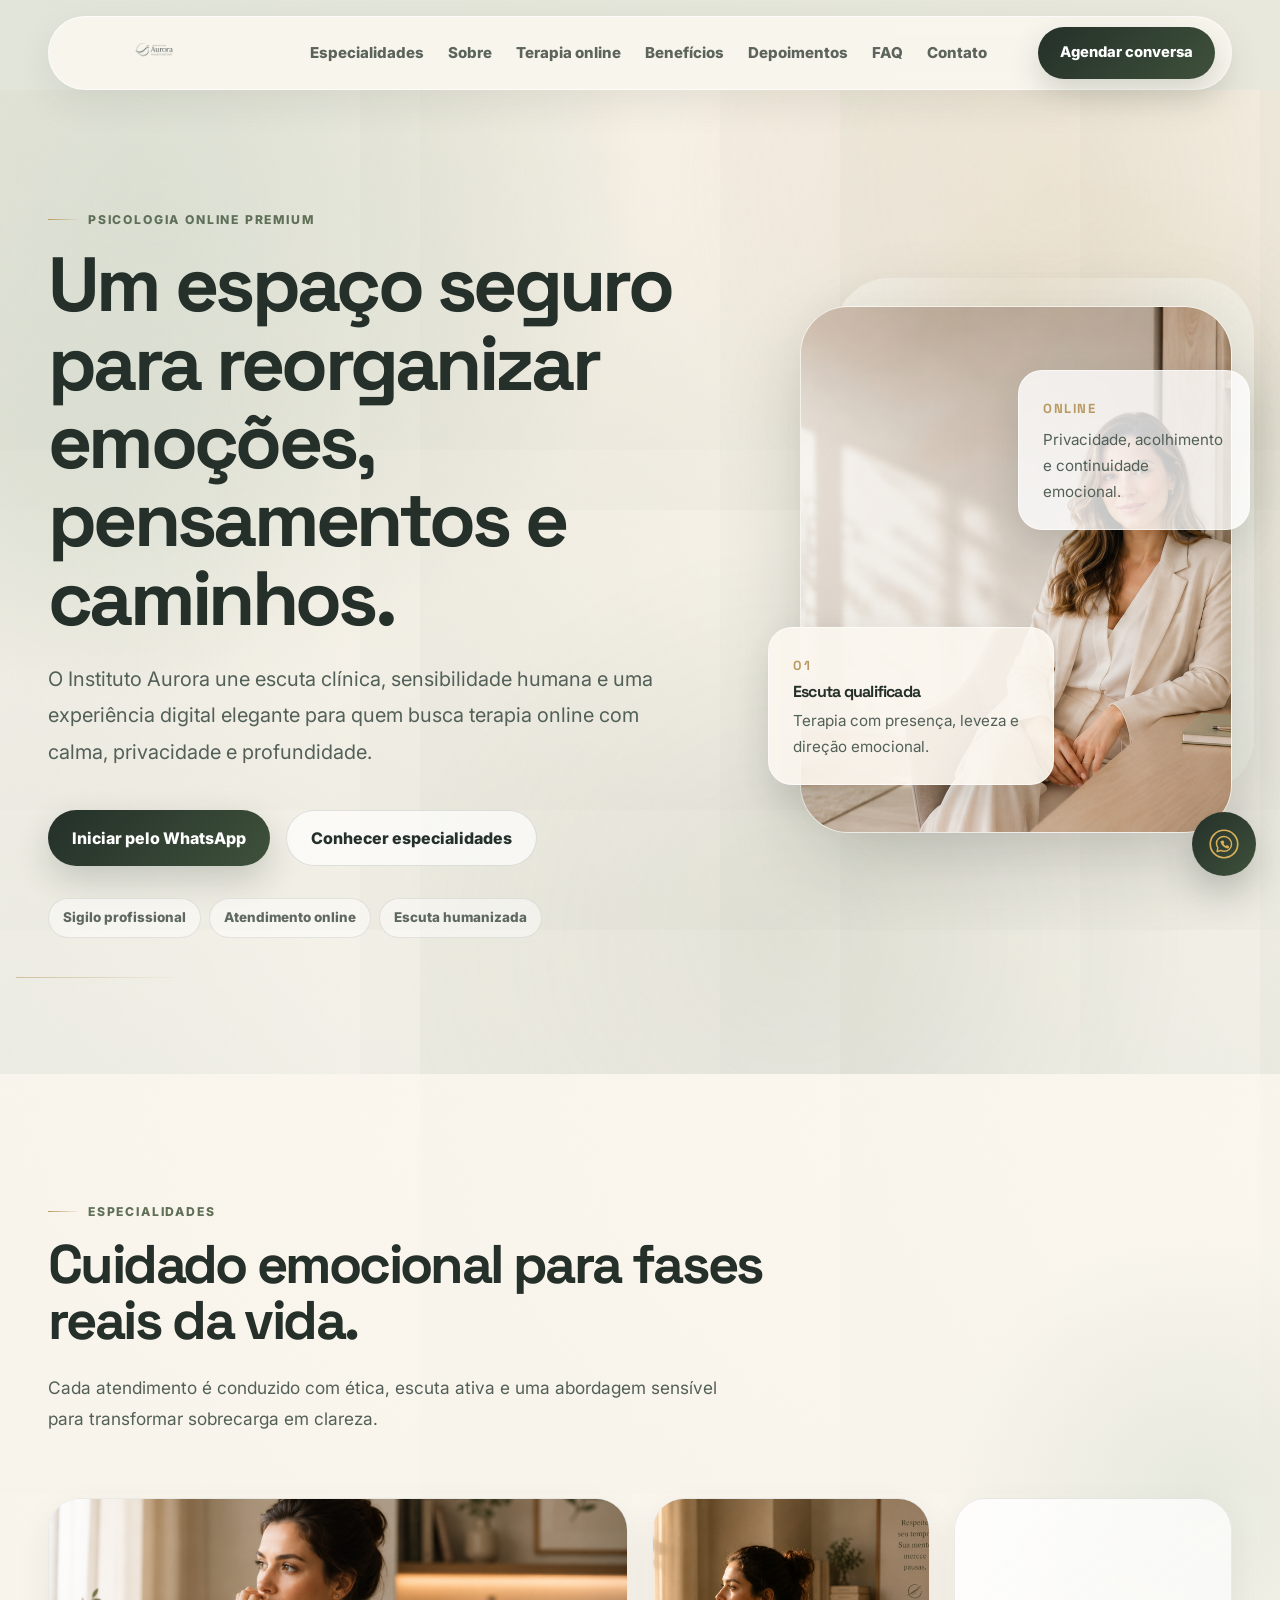
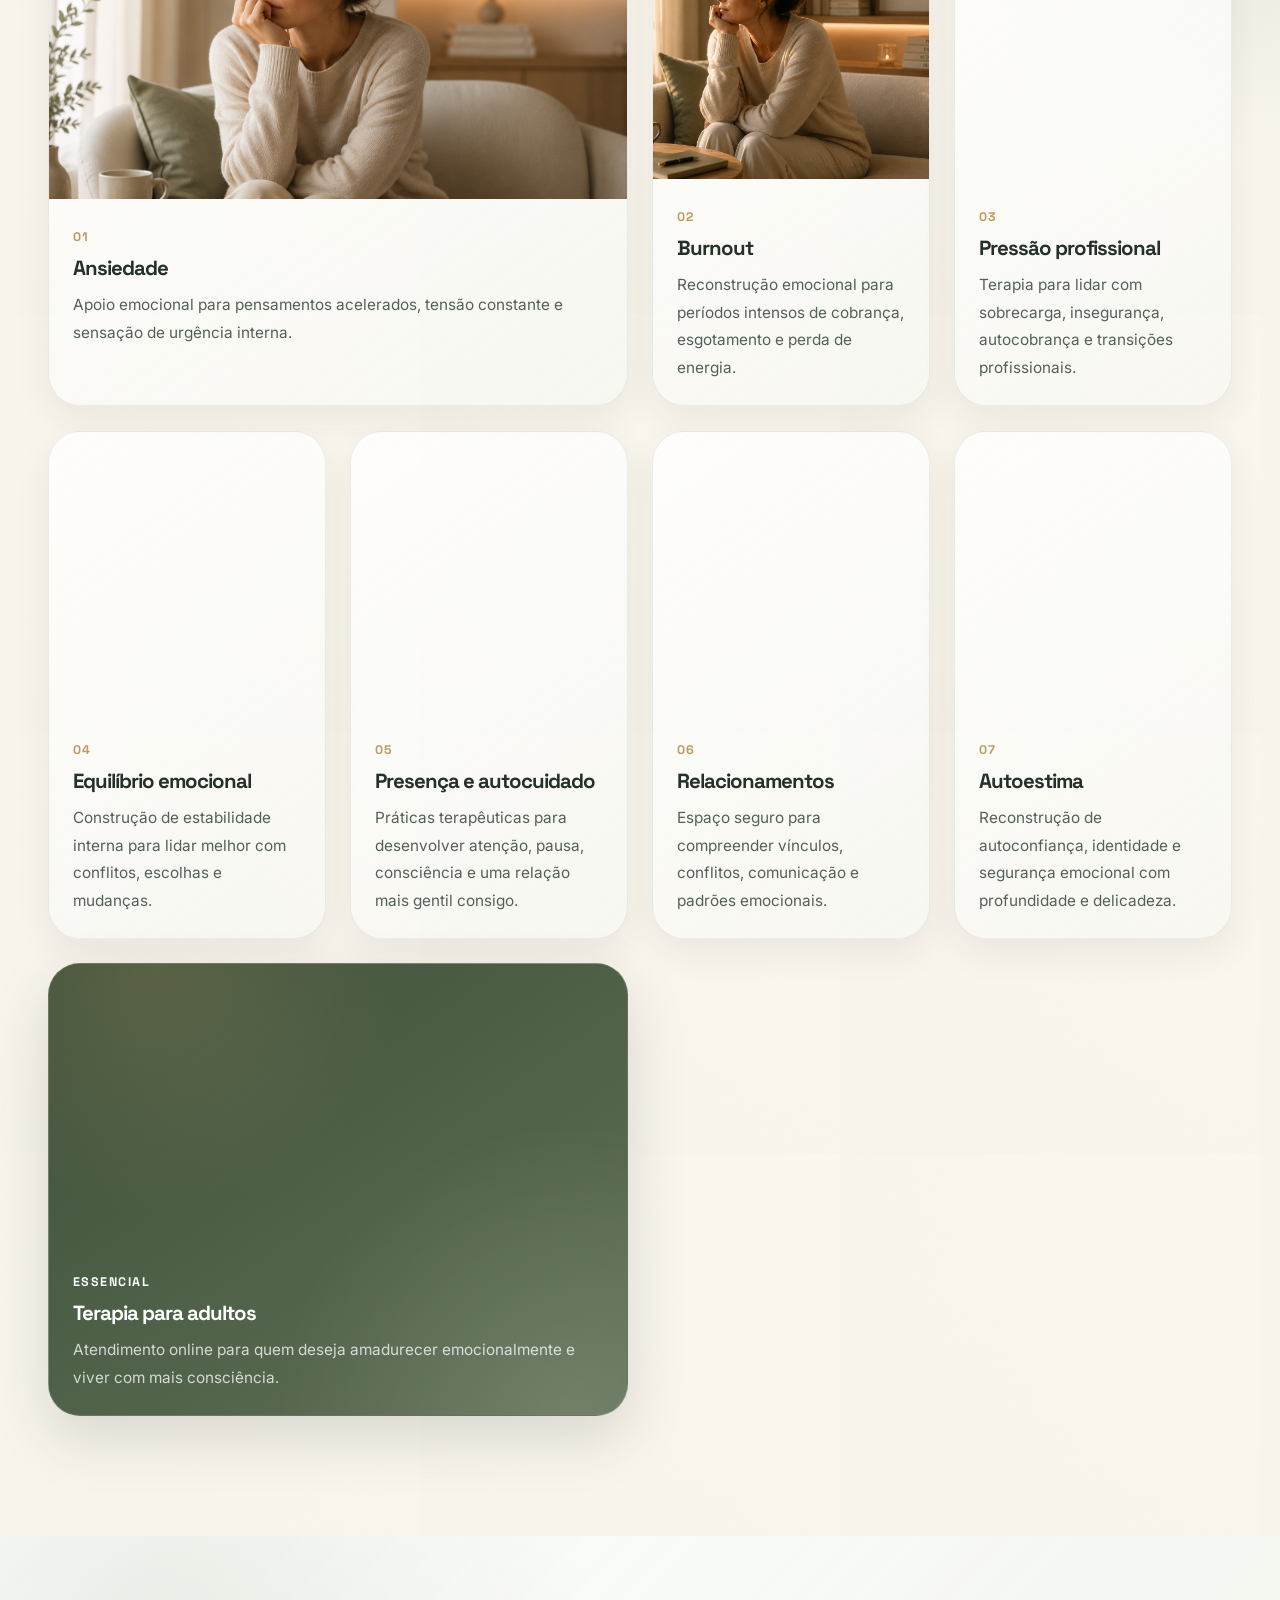
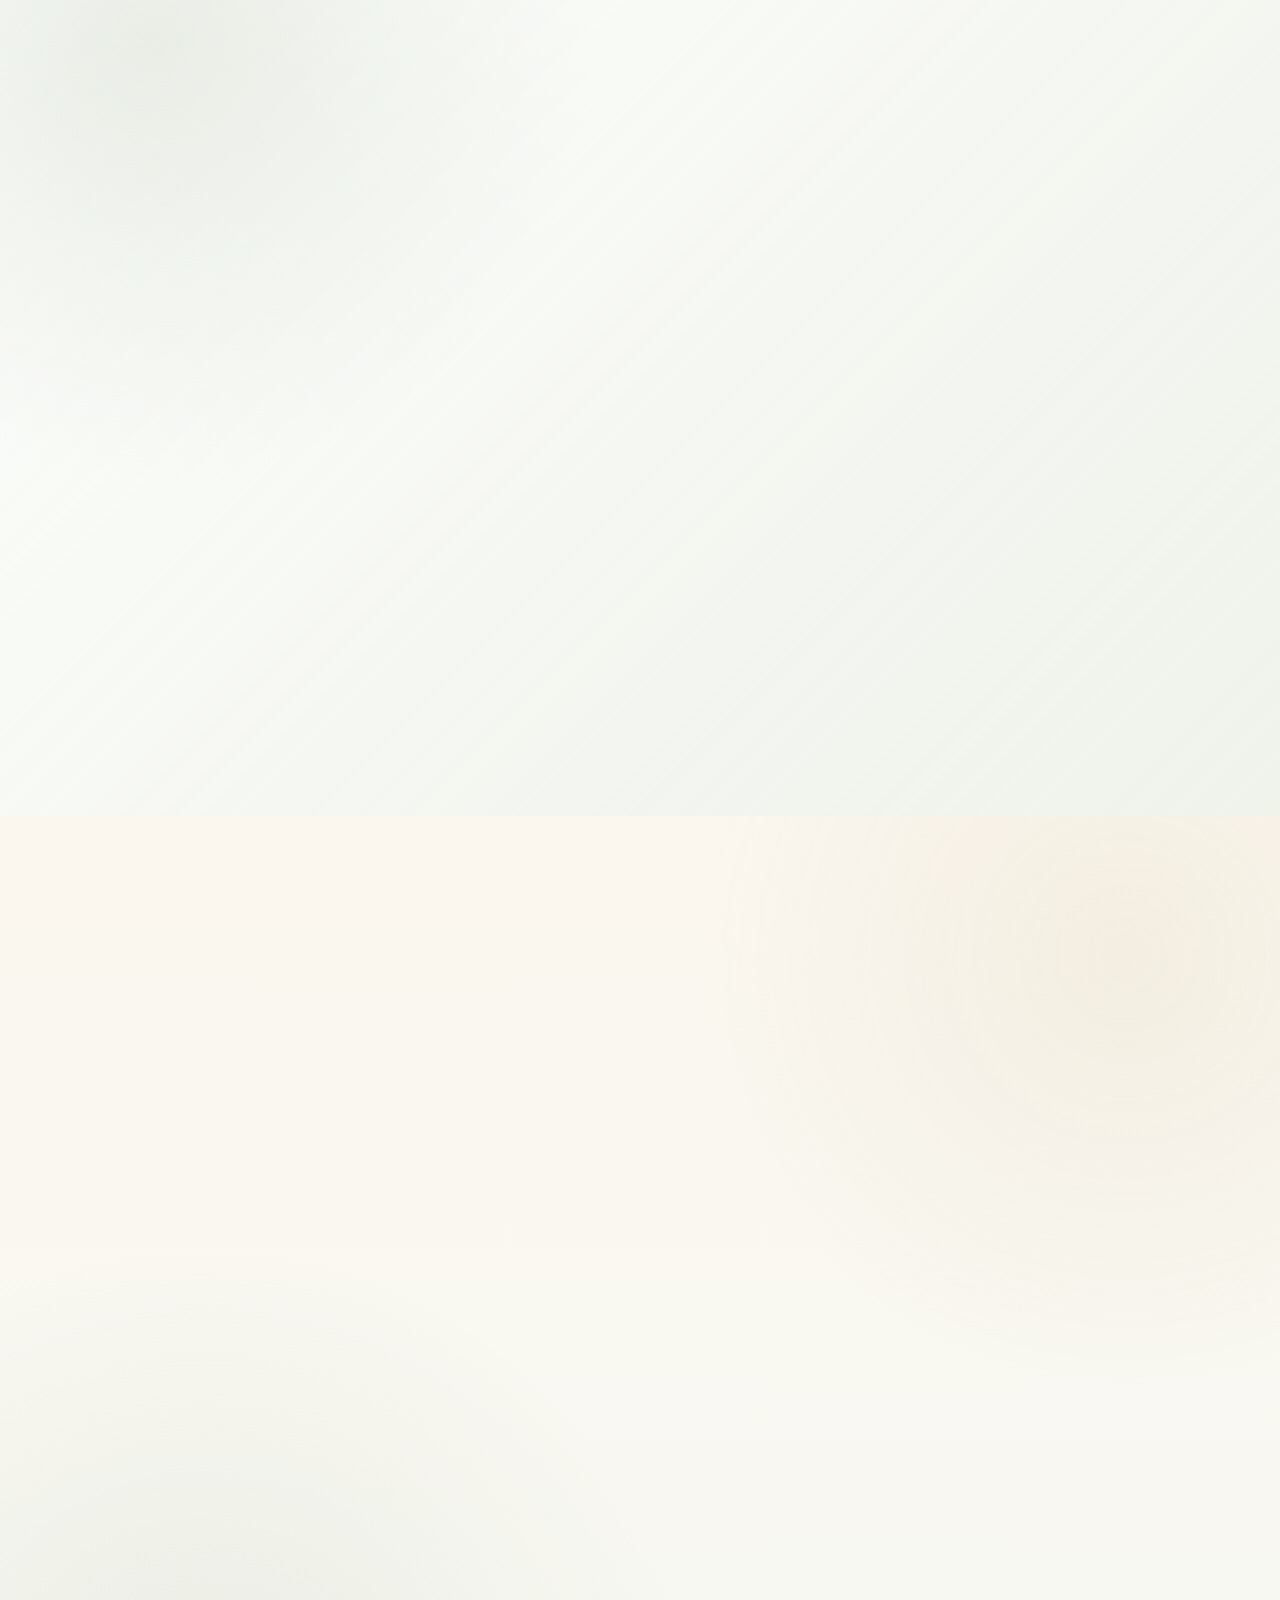
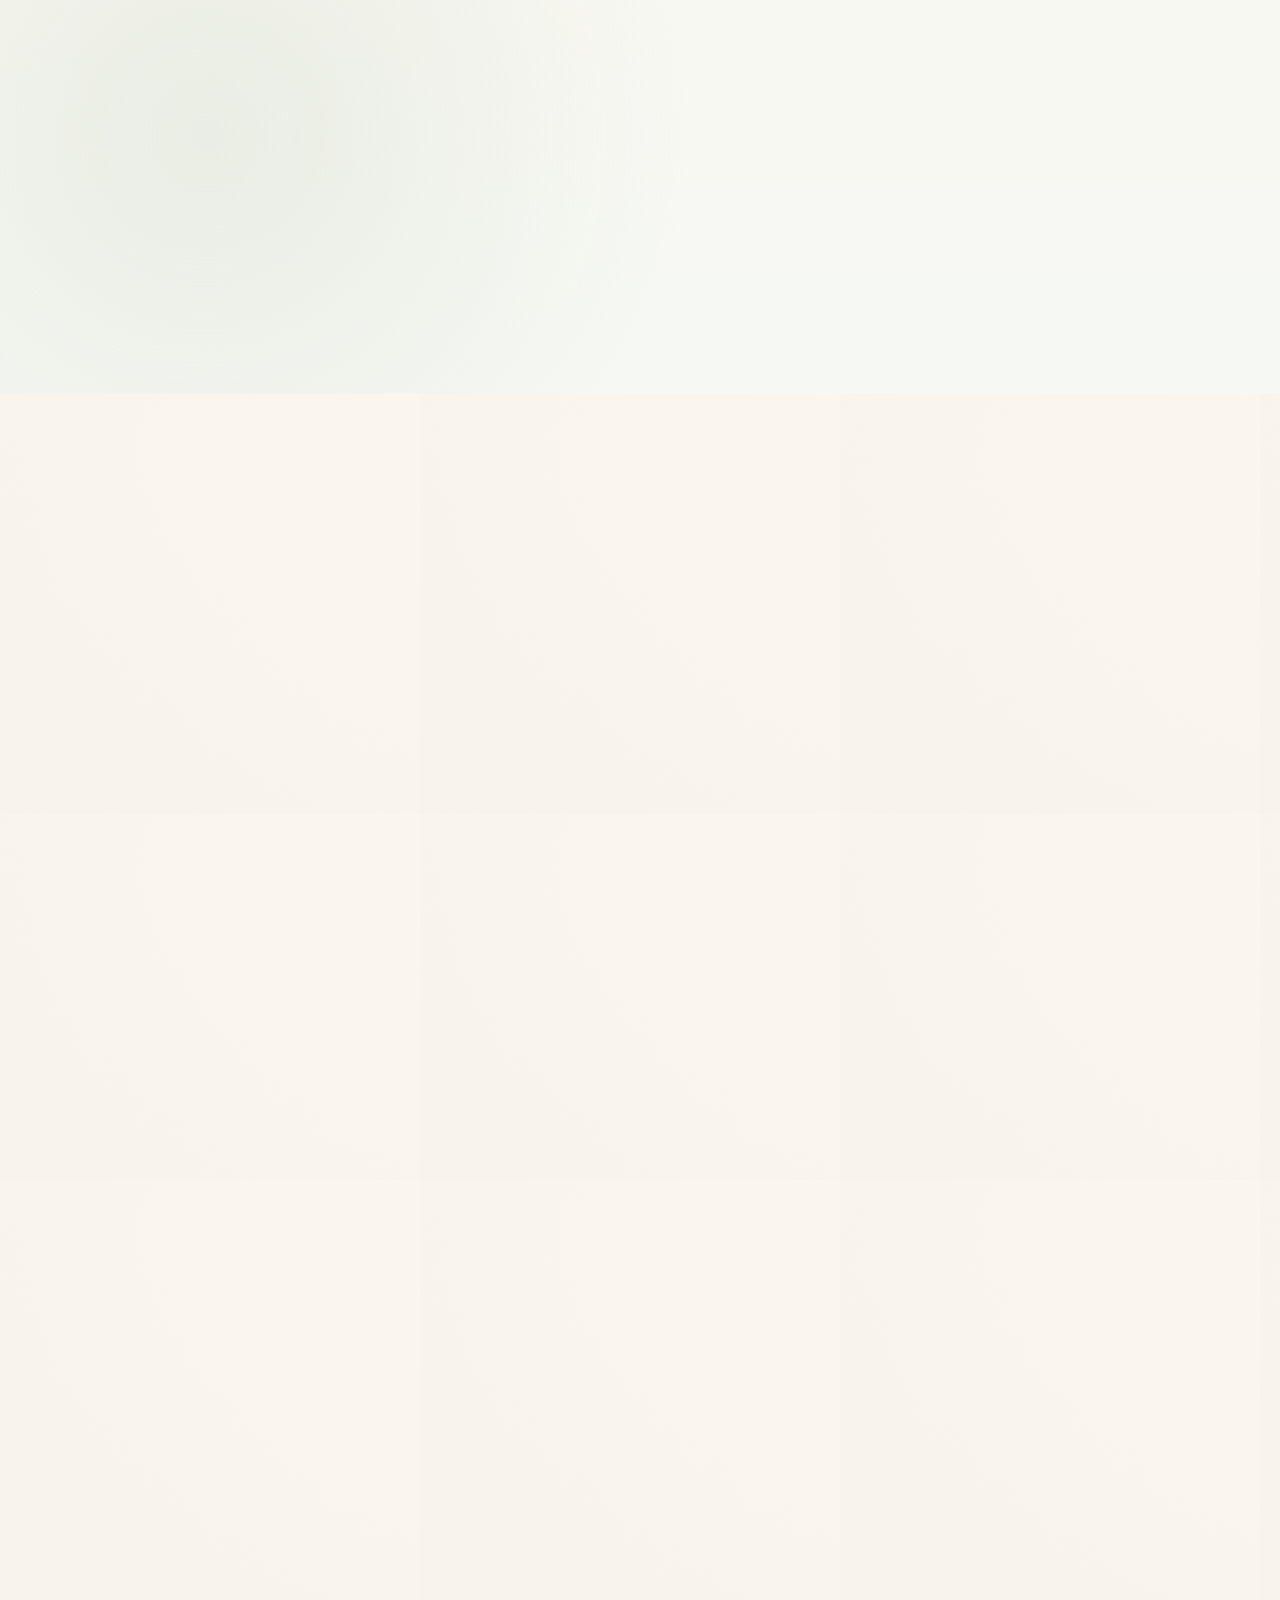
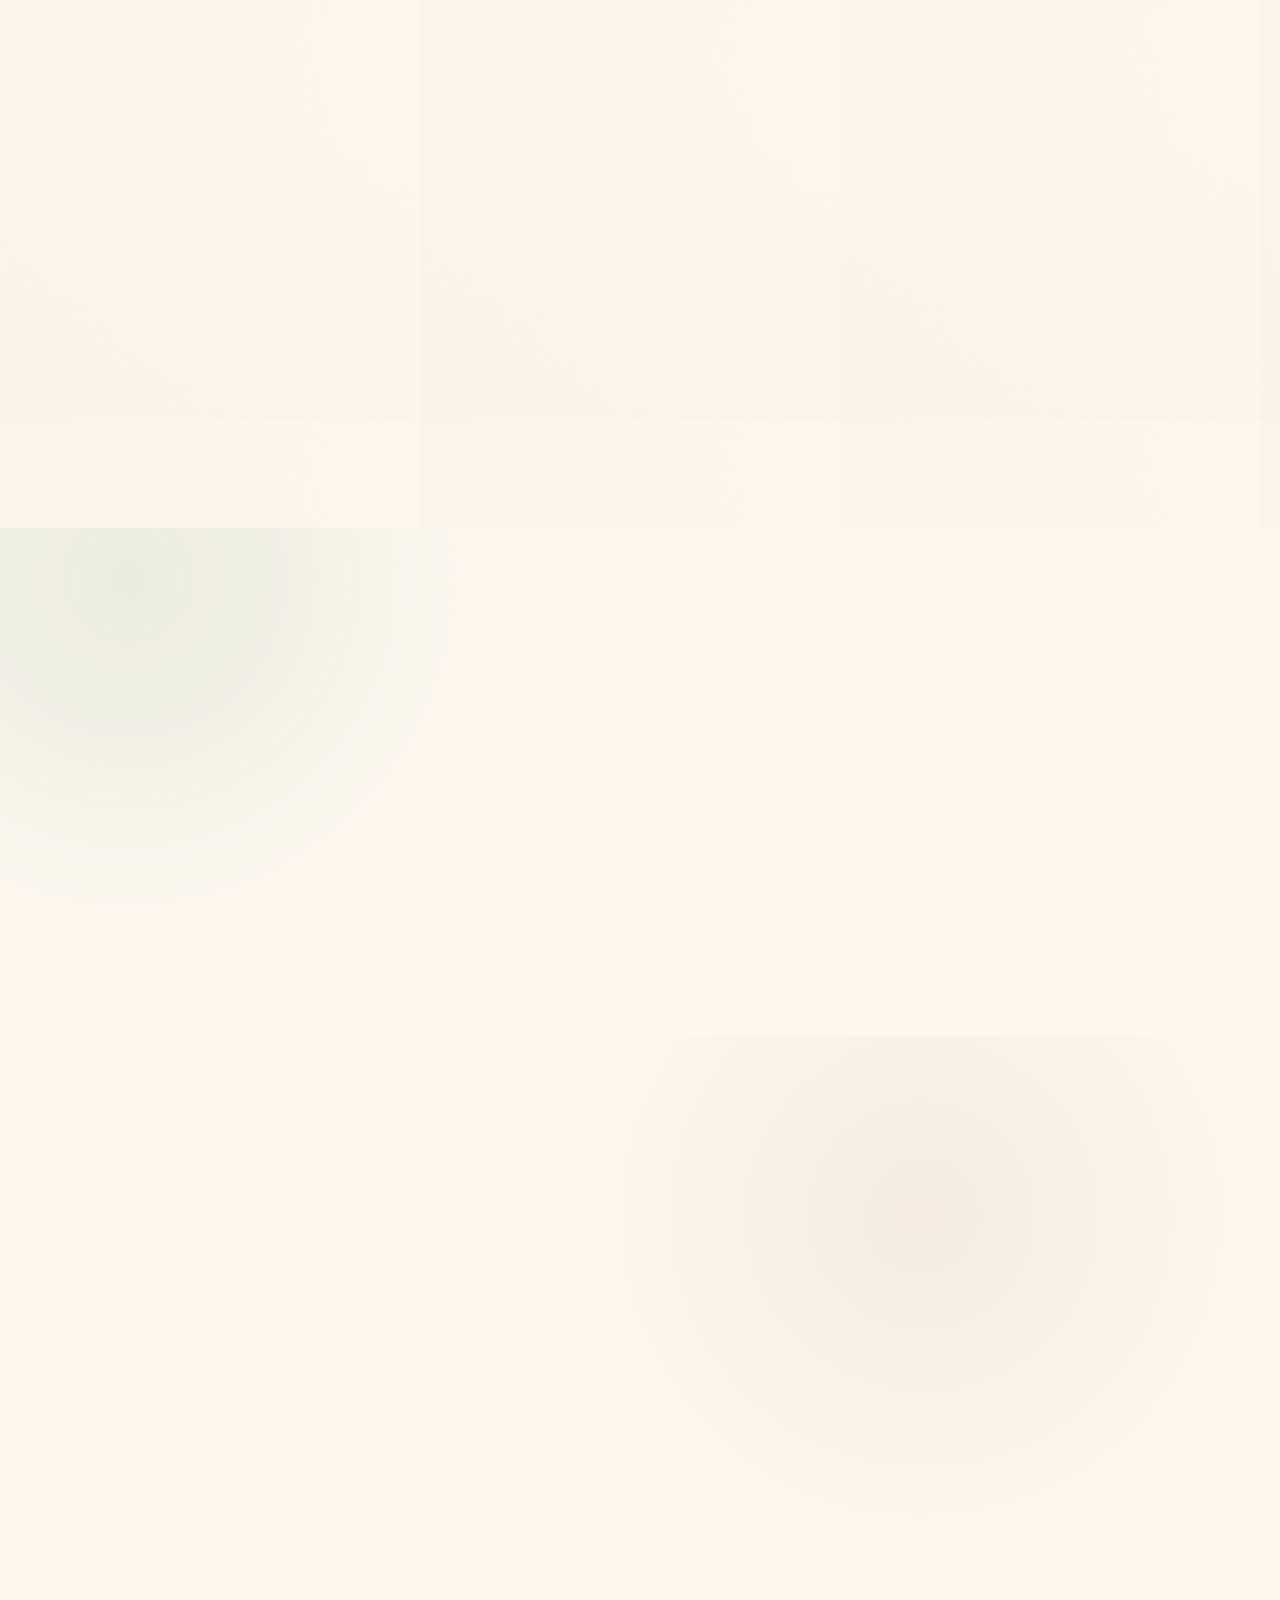
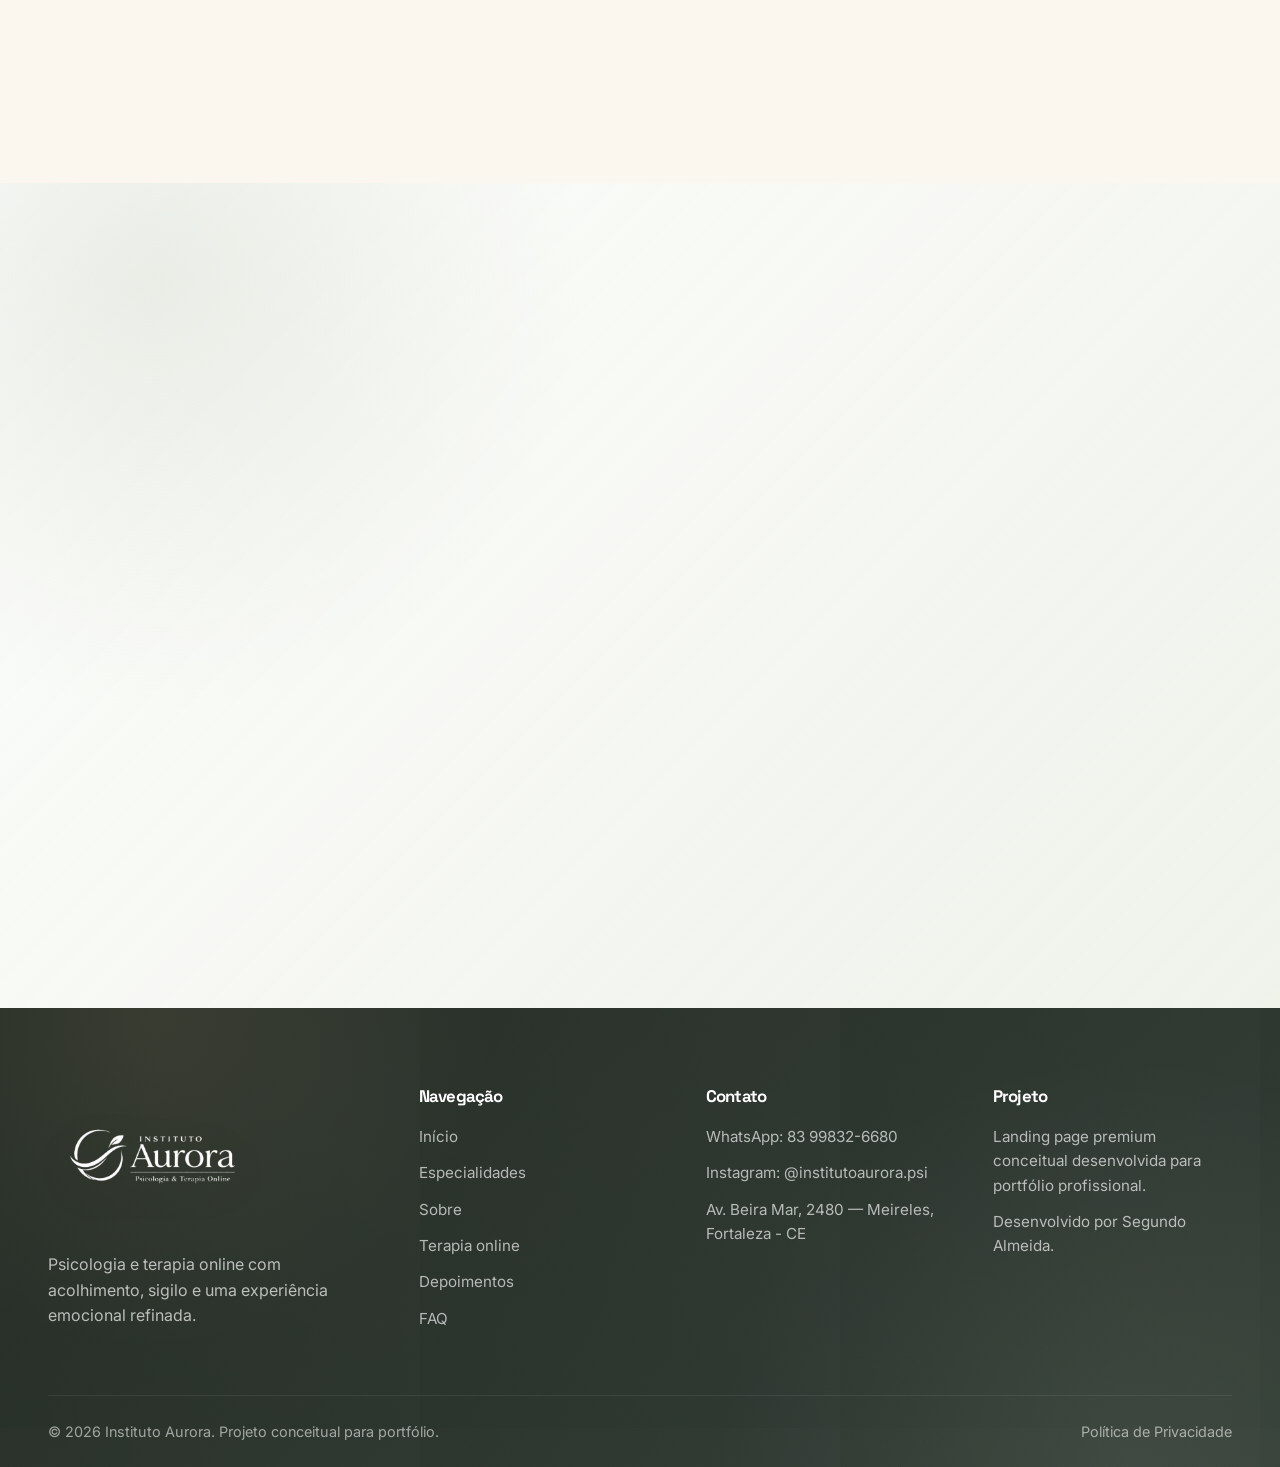
==== commit 6e624be1: "refactor: cinematic hero and performance optimization" ====
--- a/index.html
+++ b/index.html
@@ -58,7 +58,9 @@
     <link
       rel="preload"
       as="image"
-      href="./assets/images/hero/hero-aurora.webp"
+      href="./assets/images/hero/hero-aurora-mobile.webp"
+      imagesrcset="./assets/images/hero/hero-aurora-mobile.webp 640w, ./assets/images/hero/hero-aurora-tablet.webp 1024w, ./assets/images/hero/hero-aurora.webp 1535w"
+      imagesizes="(max-width: 640px) 92vw, (max-width: 1024px) 82vw, 42vw"
       fetchpriority="high"
     />
 
@@ -244,16 +246,28 @@
 
             <div class="hero-visual reveal reveal-visual">
               <div class="hero-visual__frame">
-                <img
-                  src="./assets/images/hero/hero-aurora.webp"
-                  alt="Ambiente acolhedor e sofisticado representando terapia online"
-                  class="hero-image"
-                  width="680"
-                  height="820"
-                  loading="eager"
-                  fetchpriority="high"
-                  decoding="async"
-                />
+                <picture>
+                  <source
+                    media="(max-width: 640px)"
+                    srcset="./assets/images/hero/hero-aurora-mobile.webp"
+                  />
+
+                  <source
+                    media="(max-width: 1024px)"
+                    srcset="./assets/images/hero/hero-aurora-tablet.webp"
+                  />
+
+                  <img
+                    src="./assets/images/hero/hero-aurora.webp"
+                    alt="Ambiente acolhedor e sofisticado representando terapia online"
+                    class="hero-image"
+                    width="680"
+                    height="820"
+                    loading="eager"
+                    fetchpriority="high"
+                    decoding="async"
+                  />
+                </picture>
 
                 <div class="hero-card hero-card--main">
                   <span>01</span>
--- a/style.css
+++ b/style.css
@@ -33,13 +33,13 @@
   --radius-lg: 32px;
   --radius-xl: 48px;
 
-  --shadow-soft: 0 20px 56px rgba(36, 48, 41, 0.09);
-  --shadow-card: 0 16px 42px rgba(36, 48, 41, 0.075);
-  --shadow-deep: 0 28px 82px rgba(36, 48, 41, 0.14);
-  --shadow-cinematic: 0 36px 100px rgba(23, 32, 27, 0.18);
+  --shadow-soft: 0 18px 48px rgba(36, 48, 41, 0.08);
+  --shadow-card: 0 14px 36px rgba(36, 48, 41, 0.07);
+  --shadow-deep: 0 24px 68px rgba(36, 48, 41, 0.13);
+  --shadow-cinematic: 0 28px 78px rgba(23, 32, 27, 0.16);
 
   --transition: 280ms cubic-bezier(0.22, 1, 0.36, 1);
-  --transition-slow: 720ms cubic-bezier(0.22, 1, 0.36, 1);
+  --transition-slow: 760ms cubic-bezier(0.22, 1, 0.36, 1);
 }
 
 *,
@@ -59,14 +59,10 @@
   font-family: var(--font-body);
   color: var(--color-text);
   background:
-    radial-gradient(
-      circle at 8% 0%,
-      rgba(216, 223, 211, 0.72),
-      transparent 34%
-    ),
+    radial-gradient(circle at 8% 0%, rgba(216, 223, 211, 0.7), transparent 34%),
     radial-gradient(
       circle at 92% 8%,
-      rgba(185, 154, 99, 0.13),
+      rgba(185, 154, 99, 0.12),
       transparent 30%
     ),
     linear-gradient(180deg, var(--color-cream), var(--color-soft));
@@ -80,9 +76,13 @@
   overflow: hidden;
 }
 
-img {
+img,
+picture {
   display: block;
   max-width: 100%;
+}
+
+img {
   height: auto;
 }
 
@@ -215,7 +215,6 @@
     box-shadow var(--transition),
     background var(--transition),
     border-color var(--transition);
-  will-change: transform;
 }
 
 .btn:hover,
@@ -226,12 +225,12 @@
 .btn-primary {
   background: linear-gradient(135deg, rgba(36, 48, 41, 1), rgba(63, 81, 59, 1));
   color: var(--color-white);
-  box-shadow: 0 16px 38px rgba(36, 48, 41, 0.2);
+  box-shadow: 0 14px 34px rgba(36, 48, 41, 0.2);
 }
 
 .btn-primary:hover,
 .btn-primary:focus-visible {
-  box-shadow: 0 22px 48px rgba(36, 48, 41, 0.26);
+  box-shadow: 0 18px 42px rgba(36, 48, 41, 0.24);
 }
 
 .btn-secondary {
@@ -244,21 +243,19 @@
 .btn-secondary:focus-visible {
   background: rgba(255, 255, 255, 0.92);
   border-color: rgba(185, 154, 99, 0.3);
-  box-shadow: 0 14px 36px rgba(36, 48, 41, 0.08);
+  box-shadow: 0 12px 30px rgba(36, 48, 41, 0.08);
 }
 
 .btn-light {
   background: var(--color-cream);
   color: var(--color-text);
-  box-shadow: 0 16px 42px rgba(0, 0, 0, 0.14);
+  box-shadow: 0 14px 36px rgba(0, 0, 0, 0.14);
 }
 
 .btn-light:hover,
 .btn-light:focus-visible {
   background: var(--color-white);
 }
-
-/* Loader */
 
 .loader {
   position: fixed;
@@ -269,13 +266,13 @@
   background:
     radial-gradient(
       circle at center,
-      rgba(216, 223, 211, 0.52),
+      rgba(216, 223, 211, 0.42),
       transparent 34%
     ),
     var(--color-cream);
   transition:
-    opacity 360ms ease,
-    visibility 360ms ease;
+    opacity 300ms ease,
+    visibility 300ms ease;
 }
 
 .loader.hide {
@@ -294,7 +291,7 @@
 .loader__icon {
   width: 56px;
   height: 56px;
-  animation: loaderPulse 1.4s ease-in-out infinite;
+  animation: loaderPulse 1.35s ease-in-out infinite;
 }
 
 .loader__text {
@@ -303,12 +300,10 @@
 
 @keyframes loaderPulse {
   50% {
-    transform: scale(1.045);
+    transform: scale(1.04);
     opacity: 0.72;
   }
 }
-
-/* Header */
 
 .site-header {
   position: sticky;
@@ -327,9 +322,9 @@
   padding: 10px 16px 10px 20px;
   border: 1px solid rgba(255, 255, 255, 0.62);
   border-radius: 999px;
-  background: rgba(251, 247, 239, 0.86);
-  box-shadow: 0 16px 42px rgba(36, 48, 41, 0.085);
-  backdrop-filter: blur(10px);
+  background: rgba(251, 247, 239, 0.88);
+  box-shadow: 0 14px 36px rgba(36, 48, 41, 0.08);
+  backdrop-filter: blur(8px);
   pointer-events: auto;
   transition:
     background var(--transition),
@@ -342,7 +337,7 @@
   min-height: 64px;
   background: rgba(251, 247, 239, 0.96);
   border-color: rgba(36, 48, 41, 0.08);
-  box-shadow: 0 16px 40px rgba(36, 48, 41, 0.12);
+  box-shadow: 0 14px 34px rgba(36, 48, 41, 0.11);
 }
 
 .logo {
@@ -406,7 +401,7 @@
   color: var(--color-white);
   font-size: 0.92rem;
   font-weight: 800;
-  box-shadow: 0 14px 34px rgba(36, 48, 41, 0.19);
+  box-shadow: 0 12px 30px rgba(36, 48, 41, 0.18);
   transition:
     transform var(--transition),
     box-shadow var(--transition);
@@ -415,7 +410,7 @@
 .header-cta:hover,
 .header-cta:focus-visible {
   transform: translateY(-2px);
-  box-shadow: 0 18px 44px rgba(36, 48, 41, 0.24);
+  box-shadow: 0 16px 38px rgba(36, 48, 41, 0.23);
 }
 
 .menu-toggle {
@@ -425,25 +420,29 @@
   place-items: center;
   border-radius: 50%;
   background: var(--color-white);
-  box-shadow: 0 12px 28px rgba(36, 48, 41, 0.1);
+  box-shadow: 0 10px 24px rgba(36, 48, 41, 0.1);
 }
 
 .menu-toggle img {
   width: 24px;
   height: 24px;
 }
-
-/* Hero */
 
 .hero {
   overflow: hidden;
   padding-top: 112px;
   padding-bottom: 136px;
-  background: linear-gradient(
-    180deg,
-    rgba(251, 247, 239, 0.96),
-    rgba(246, 248, 243, 0.98)
-  );
+  background:
+    radial-gradient(
+      circle at 12% 8%,
+      rgba(216, 223, 211, 0.58),
+      transparent 34%
+    ),
+    linear-gradient(
+      180deg,
+      rgba(251, 247, 239, 0.98),
+      rgba(246, 248, 243, 0.98)
+    );
 }
 
 .hero::before {
@@ -452,14 +451,14 @@
   inset: 0;
   background:
     linear-gradient(
-      110deg,
+      112deg,
       rgba(251, 247, 239, 0.72),
-      rgba(251, 247, 239, 0.2) 45%,
-      rgba(216, 223, 211, 0.28)
+      rgba(251, 247, 239, 0.18) 48%,
+      rgba(216, 223, 211, 0.26)
     ),
     url("./assets/images/textures/noise.webp");
   background-size: auto, 420px;
-  opacity: 0.24;
+  opacity: 0.2;
   pointer-events: none;
 }
 
@@ -475,15 +474,15 @@
   background:
     radial-gradient(
       circle at 12% 12%,
-      rgba(216, 223, 211, 0.88),
+      rgba(216, 223, 211, 0.8),
       transparent 34%
     ),
     radial-gradient(
       circle at 82% 10%,
-      rgba(185, 154, 99, 0.15),
+      rgba(185, 154, 99, 0.14),
       transparent 28%
     ),
-    radial-gradient(circle at 62% 86%, rgba(63, 81, 59, 0.1), transparent 34%);
+    radial-gradient(circle at 62% 86%, rgba(63, 81, 59, 0.09), transparent 34%);
   will-change: transform;
 }
 
@@ -495,7 +494,7 @@
   border-radius: 50%;
   background: radial-gradient(
     circle,
-    rgba(216, 223, 211, 0.62),
+    rgba(216, 223, 211, 0.58),
     transparent 68%
   );
 }
@@ -508,14 +507,14 @@
   border-radius: 50%;
   background: radial-gradient(
     circle,
-    rgba(185, 154, 99, 0.14),
+    rgba(185, 154, 99, 0.13),
     transparent 70%
   );
 }
 
 .hero__grain {
   inset: 0;
-  opacity: 0.12;
+  opacity: 0.1;
   background-image: url("./assets/images/textures/noise.webp");
   background-size: 360px;
 }
@@ -524,9 +523,9 @@
   position: relative;
   z-index: 2;
   display: grid;
-  grid-template-columns: minmax(0, 1.08fr) minmax(360px, 0.76fr);
+  grid-template-columns: minmax(0, 1.12fr) minmax(360px, 0.72fr);
   align-items: center;
-  gap: var(--space-8);
+  gap: var(--space-10);
 }
 
 .hero-content {
@@ -594,16 +593,12 @@
   border-radius: 56px;
   background:
     radial-gradient(
-      circle at 40% 0%,
-      rgba(185, 154, 99, 0.18),
+      circle at 42% 0%,
+      rgba(185, 154, 99, 0.16),
       transparent 42%
     ),
-    linear-gradient(
-      145deg,
-      rgba(255, 255, 255, 0.52),
-      rgba(216, 223, 211, 0.38)
-    );
-  box-shadow: 0 34px 92px rgba(36, 48, 41, 0.12);
+    linear-gradient(145deg, rgba(255, 255, 255, 0.5), rgba(216, 223, 211, 0.34));
+  box-shadow: 0 28px 76px rgba(36, 48, 41, 0.11);
 }
 
 .hero-image {
@@ -623,7 +618,7 @@
   border: 1px solid rgba(255, 255, 255, 0.58);
   border-radius: var(--radius-md);
   background: rgba(251, 247, 239, 0.92);
-  box-shadow: 0 18px 44px rgba(36, 48, 41, 0.13);
+  box-shadow: 0 16px 38px rgba(36, 48, 41, 0.12);
 }
 
 .hero-card span {
@@ -660,8 +655,6 @@
   background: rgba(255, 255, 255, 0.78);
 }
 
-/* Shared section backgrounds */
-
 .specialties,
 .benefits,
 .testimonials {
@@ -670,8 +663,6 @@
     url("./assets/images/textures/noise.webp");
   background-size: auto, 420px;
 }
-
-/* Specialties */
 
 .specialties {
   overflow: hidden;
@@ -687,7 +678,7 @@
   border-radius: 50%;
   background: radial-gradient(
     circle,
-    rgba(216, 223, 211, 0.6),
+    rgba(216, 223, 211, 0.56),
     transparent 70%
   );
   pointer-events: none;
@@ -729,7 +720,7 @@
   border-radius: inherit;
   background: radial-gradient(
     circle at 20% 0%,
-    rgba(185, 154, 99, 0.13),
+    rgba(185, 154, 99, 0.12),
     transparent 34%
   );
   opacity: 0;
@@ -739,8 +730,8 @@
 
 .specialty-card:hover {
   transform: translateY(-6px);
-  border-color: rgba(185, 154, 99, 0.24);
-  box-shadow: 0 24px 54px rgba(36, 48, 41, 0.11);
+  border-color: rgba(185, 154, 99, 0.22);
+  box-shadow: 0 20px 46px rgba(36, 48, 41, 0.1);
 }
 
 .specialty-card:hover::after {
@@ -755,7 +746,7 @@
 }
 
 .specialty-card:hover img {
-  transform: scale(1.035);
+  transform: scale(1.03);
 }
 
 .specialty-card__content {
@@ -805,7 +796,7 @@
     ),
     linear-gradient(145deg, var(--color-sage-deep), var(--color-sage-dark));
   border-color: rgba(255, 255, 255, 0.14);
-  box-shadow: 0 26px 68px rgba(36, 48, 41, 0.16);
+  box-shadow: 0 22px 58px rgba(36, 48, 41, 0.15);
 }
 
 .specialty-card--featured .specialty-card__content {
@@ -821,8 +812,6 @@
 .specialty-card--featured p {
   color: rgba(255, 255, 255, 0.76);
 }
-
-/* About */
 
 .about,
 .contact {
@@ -830,13 +819,13 @@
   background:
     radial-gradient(
       circle at 12% 12%,
-      rgba(216, 223, 211, 0.54),
+      rgba(216, 223, 211, 0.5),
       transparent 32%
     ),
     linear-gradient(
       135deg,
       rgba(255, 255, 255, 0.72),
-      rgba(232, 238, 227, 0.56)
+      rgba(232, 238, 227, 0.54)
     ),
     var(--color-soft);
 }
@@ -869,10 +858,10 @@
   background:
     radial-gradient(
       circle at 18% 0%,
-      rgba(185, 154, 99, 0.13),
+      rgba(185, 154, 99, 0.12),
       transparent 42%
     ),
-    rgba(255, 255, 255, 0.5);
+    rgba(255, 255, 255, 0.48);
   box-shadow: var(--shadow-soft);
 }
 
@@ -894,7 +883,7 @@
   border: 1px solid rgba(255, 255, 255, 0.58);
   border-radius: 28px;
   background: rgba(255, 255, 255, 0.72);
-  box-shadow: 0 18px 46px rgba(36, 48, 41, 0.11);
+  box-shadow: 0 16px 38px rgba(36, 48, 41, 0.1);
   aspect-ratio: 0.86;
   object-fit: cover;
 }
@@ -931,19 +920,17 @@
   flex: 0 0 auto;
 }
 
-/* Therapy */
-
 .therapy {
   overflow: hidden;
   background:
     radial-gradient(
       circle at 88% 12%,
-      rgba(185, 154, 99, 0.11),
+      rgba(185, 154, 99, 0.1),
       transparent 28%
     ),
     radial-gradient(
       circle at 16% 78%,
-      rgba(216, 223, 211, 0.48),
+      rgba(216, 223, 211, 0.44),
       transparent 34%
     ),
     linear-gradient(180deg, var(--color-cream), var(--color-soft));
@@ -967,13 +954,13 @@
   background:
     radial-gradient(
       circle at 68% 0%,
-      rgba(185, 154, 99, 0.14),
+      rgba(185, 154, 99, 0.13),
       transparent 42%
     ),
     linear-gradient(
       145deg,
-      rgba(255, 255, 255, 0.58),
-      rgba(216, 223, 211, 0.36)
+      rgba(255, 255, 255, 0.56),
+      rgba(216, 223, 211, 0.34)
     );
   box-shadow: var(--shadow-soft);
 }
@@ -997,7 +984,7 @@
   border: 1px solid rgba(255, 255, 255, 0.58);
   border-radius: 32px;
   background: rgba(255, 255, 255, 0.78);
-  box-shadow: 0 22px 56px rgba(36, 48, 41, 0.14);
+  box-shadow: 0 18px 44px rgba(36, 48, 41, 0.12);
 }
 
 .therapy-steps {
@@ -1023,7 +1010,7 @@
 .therapy-steps article:hover {
   transform: translateX(4px);
   border-color: rgba(185, 154, 99, 0.22);
-  box-shadow: 0 20px 46px rgba(36, 48, 41, 0.1);
+  box-shadow: 0 18px 40px rgba(36, 48, 41, 0.1);
 }
 
 .therapy-steps span {
@@ -1043,8 +1030,6 @@
   margin: 0;
   line-height: 1.75;
 }
-
-/* Benefits */
 
 .benefits-grid {
   display: grid;
@@ -1060,7 +1045,11 @@
   border: 1px solid rgba(36, 48, 41, 0.08);
   border-radius: var(--radius-lg);
   background:
-    radial-gradient(circle at 18% 0%, rgba(185, 154, 99, 0.1), transparent 36%),
+    radial-gradient(
+      circle at 18% 0%,
+      rgba(185, 154, 99, 0.09),
+      transparent 36%
+    ),
     linear-gradient(145deg, rgba(255, 255, 255, 0.8), rgba(232, 238, 227, 0.52));
   box-shadow: var(--shadow-card);
   transition:
@@ -1083,8 +1072,8 @@
 
 .benefit-card:hover {
   transform: translateY(-5px);
-  border-color: rgba(185, 154, 99, 0.24);
-  box-shadow: 0 24px 54px rgba(36, 48, 41, 0.11);
+  border-color: rgba(185, 154, 99, 0.22);
+  box-shadow: 0 20px 46px rgba(36, 48, 41, 0.1);
 }
 
 .benefit-card--center {
@@ -1112,8 +1101,6 @@
 .benefit-card p {
   line-height: 1.8;
 }
-
-/* Testimonials */
 
 .testimonials-grid {
   display: grid;
@@ -1139,7 +1126,7 @@
 .testimonial-card:hover {
   transform: translateY(-5px);
   border-color: rgba(185, 154, 99, 0.2);
-  box-shadow: 0 24px 54px rgba(36, 48, 41, 0.11);
+  box-shadow: 0 20px 46px rgba(36, 48, 41, 0.1);
 }
 
 .testimonial-card--featured {
@@ -1147,7 +1134,7 @@
   background:
     radial-gradient(
       circle at 12% 0%,
-      rgba(185, 154, 99, 0.12),
+      rgba(185, 154, 99, 0.11),
       transparent 34%
     ),
     rgba(255, 255, 255, 0.82);
@@ -1188,14 +1175,12 @@
   font-size: 0.92rem;
 }
 
-/* FAQ */
-
 .faq {
   overflow: hidden;
   background:
     radial-gradient(
       circle at 10% 10%,
-      rgba(216, 223, 211, 0.56),
+      rgba(216, 223, 211, 0.52),
       transparent 28%
     ),
     var(--color-cream);
@@ -1230,7 +1215,7 @@
 
 .faq-item.active {
   border-color: rgba(185, 154, 99, 0.22);
-  box-shadow: 0 20px 48px rgba(36, 48, 41, 0.1);
+  box-shadow: 0 18px 42px rgba(36, 48, 41, 0.1);
 }
 
 .faq-question {
@@ -1282,15 +1267,13 @@
   padding-bottom: var(--space-3);
 }
 
-/* Final CTA */
-
 .final-cta {
   padding-block: 96px;
   overflow: hidden;
   background:
     radial-gradient(
       circle at 72% 24%,
-      rgba(185, 154, 99, 0.12),
+      rgba(185, 154, 99, 0.11),
       transparent 32%
     ),
     var(--color-cream);
@@ -1309,7 +1292,7 @@
   background:
     radial-gradient(
       circle at 20% 10%,
-      rgba(185, 154, 99, 0.2),
+      rgba(185, 154, 99, 0.18),
       transparent 34%
     ),
     radial-gradient(
@@ -1327,7 +1310,7 @@
   inset: 0;
   background-image: url("./assets/images/textures/noise.webp");
   background-size: 420px;
-  opacity: 0.1;
+  opacity: 0.08;
   pointer-events: none;
 }
 
@@ -1361,10 +1344,8 @@
   border-radius: var(--radius-lg);
   aspect-ratio: 0.92;
   object-fit: cover;
-  box-shadow: 0 24px 62px rgba(0, 0, 0, 0.18);
-}
-
-/* Contact */
+  box-shadow: 0 20px 50px rgba(0, 0, 0, 0.16);
+}
 
 .contact-grid {
   grid-template-columns: minmax(0, 0.9fr) minmax(0, 1fr);
@@ -1409,8 +1390,8 @@
 .contact-social:hover,
 .contact-social:focus-visible {
   transform: translateY(-3px);
-  border-color: rgba(185, 154, 99, 0.25);
-  box-shadow: 0 22px 52px rgba(36, 48, 41, 0.11);
+  border-color: rgba(185, 154, 99, 0.22);
+  box-shadow: 0 18px 42px rgba(36, 48, 41, 0.1);
 }
 
 .contact-social__icon {
@@ -1457,8 +1438,6 @@
   font-weight: 700;
 }
 
-/* Footer */
-
 .site-footer {
   position: relative;
   overflow: hidden;
@@ -1466,7 +1445,7 @@
   background:
     radial-gradient(
       circle at 12% 0%,
-      rgba(185, 154, 99, 0.12),
+      rgba(185, 154, 99, 0.11),
       transparent 28%
     ),
     radial-gradient(
@@ -1484,7 +1463,7 @@
   inset: 0;
   background-image: url("./assets/images/textures/noise.webp");
   background-size: 420px;
-  opacity: 0.08;
+  opacity: 0.07;
   pointer-events: none;
 }
 
@@ -1505,7 +1484,7 @@
   height: auto;
   margin-bottom: var(--space-3);
   object-fit: contain;
-  filter: drop-shadow(0 12px 24px rgba(0, 0, 0, 0.18));
+  filter: drop-shadow(0 10px 22px rgba(0, 0, 0, 0.16));
 }
 
 .footer-brand p {
@@ -1551,8 +1530,6 @@
   color: rgba(255, 255, 255, 0.56);
   font-size: 0.9rem;
 }
-
-/* WhatsApp floating */
 
 .whatsapp-float {
   position: fixed;
@@ -1565,7 +1542,7 @@
   place-items: center;
   border-radius: 50%;
   background: linear-gradient(135deg, rgba(36, 48, 41, 1), rgba(63, 81, 59, 1));
-  box-shadow: 0 18px 42px rgba(36, 48, 41, 0.28);
+  box-shadow: 0 16px 38px rgba(36, 48, 41, 0.26);
   transition:
     transform var(--transition),
     box-shadow var(--transition);
@@ -1574,15 +1551,13 @@
 .whatsapp-float:hover,
 .whatsapp-float:focus-visible {
   transform: translateY(-4px) scale(1.03);
-  box-shadow: 0 24px 54px rgba(36, 48, 41, 0.34);
+  box-shadow: 0 20px 46px rgba(36, 48, 41, 0.32);
 }
 
 .whatsapp-float img {
   width: 34px;
   height: 34px;
 }
-
-/* Motion */
 
 .reveal {
   opacity: 0;
@@ -1590,7 +1565,6 @@
   transition:
     opacity var(--transition-slow),
     transform var(--transition-slow);
-  will-change: opacity, transform;
 }
 
 .reveal.visible {
@@ -1610,8 +1584,6 @@
   transform: translateY(0) scale(1);
 }
 
-/* Responsive */
-
 @media (max-width: 1120px) {
   .site-nav {
     gap: var(--space-2);
@@ -1666,7 +1638,7 @@
   .header-wrapper {
     min-height: 64px;
     border-radius: 28px;
-    backdrop-filter: blur(8px);
+    backdrop-filter: none;
   }
 
   .logo img {
@@ -1772,6 +1744,13 @@
 }
 
 @media (max-width: 640px) {
+  :root {
+    --shadow-soft: 0 12px 28px rgba(36, 48, 41, 0.07);
+    --shadow-card: 0 10px 22px rgba(36, 48, 41, 0.055);
+    --shadow-deep: 0 14px 32px rgba(36, 48, 41, 0.09);
+    --shadow-cinematic: 0 16px 36px rgba(23, 32, 27, 0.11);
+  }
+
   body {
     background: linear-gradient(180deg, var(--color-cream), var(--color-soft));
   }
@@ -1807,8 +1786,14 @@
     line-height: 1.75;
   }
 
+  .loader {
+    background: var(--color-cream);
+  }
+
   .hero::before,
   .hero__grain,
+  .hero__light,
+  .specialties::before,
   .final-cta-box::before,
   .site-footer::before {
     display: none;
@@ -1818,7 +1803,7 @@
     background:
       radial-gradient(
         circle at 16% 8%,
-        rgba(216, 223, 211, 0.68),
+        rgba(216, 223, 211, 0.58),
         transparent 38%
       ),
       linear-gradient(
@@ -1826,10 +1811,8 @@
         rgba(251, 247, 239, 0.98),
         rgba(246, 248, 243, 0.98)
       );
-  }
-
-  .hero__light {
-    display: none;
+    transform: none !important;
+    will-change: auto;
   }
 
   .hero-actions,
@@ -1844,16 +1827,25 @@
   .hero-trust span {
     width: 100%;
     justify-content: center;
+    background: rgba(255, 255, 255, 0.62);
+  }
+
+  .hero-visual__frame::before,
+  .about-image-shell::before,
+  .therapy-image__shell::before {
+    box-shadow: none;
   }
 
   .hero-image {
     max-height: 560px;
     border-radius: 34px;
+    box-shadow: var(--shadow-cinematic);
   }
 
   .hero-card {
     padding: var(--space-2);
     border-radius: 22px;
+    box-shadow: var(--shadow-card);
   }
 
   .specialties,
@@ -1869,12 +1861,31 @@
     grid-template-columns: 1fr;
   }
 
-  .specialty-card img {
-    height: 260px;
-  }
-
+  .specialty-card img,
   .specialty-card--wide img {
     height: 260px;
+  }
+
+  .specialty-card,
+  .benefit-card,
+  .testimonial-card,
+  .therapy-steps article,
+  .faq-item,
+  .contact-social {
+    box-shadow: var(--shadow-card);
+  }
+
+  .specialty-card:hover,
+  .benefit-card:hover,
+  .testimonial-card:hover,
+  .contact-social:hover,
+  .contact-social:focus-visible,
+  .therapy-steps article:hover {
+    transform: none;
+  }
+
+  .specialty-card:hover img {
+    transform: none;
   }
 
   .benefit-card {
@@ -1888,6 +1899,11 @@
   .final-cta-box {
     padding: var(--space-4);
     border-radius: 34px;
+    box-shadow: var(--shadow-deep);
+  }
+
+  .final-cta-image img {
+    box-shadow: var(--shadow-card);
   }
 
   .contact-social {
@@ -1905,6 +1921,10 @@
   .contact-social__icon img {
     width: 32px;
     height: 32px;
+  }
+
+  .footer-logo {
+    filter: none;
   }
 
   .footer-bottom {
@@ -1919,6 +1939,7 @@
     bottom: var(--space-2);
     width: 58px;
     height: 58px;
+    box-shadow: 0 12px 28px rgba(36, 48, 41, 0.22);
   }
 
   .whatsapp-float img {
@@ -1929,13 +1950,9 @@
   .reveal,
   .reveal-hero,
   .reveal-visual {
-    transform: translateY(18px);
-  }
-
-  .reveal.visible,
-  .reveal-hero.visible,
-  .reveal-visual.visible {
-    transform: translateY(0);
+    opacity: 1;
+    transform: none;
+    transition: none;
   }
 }
 
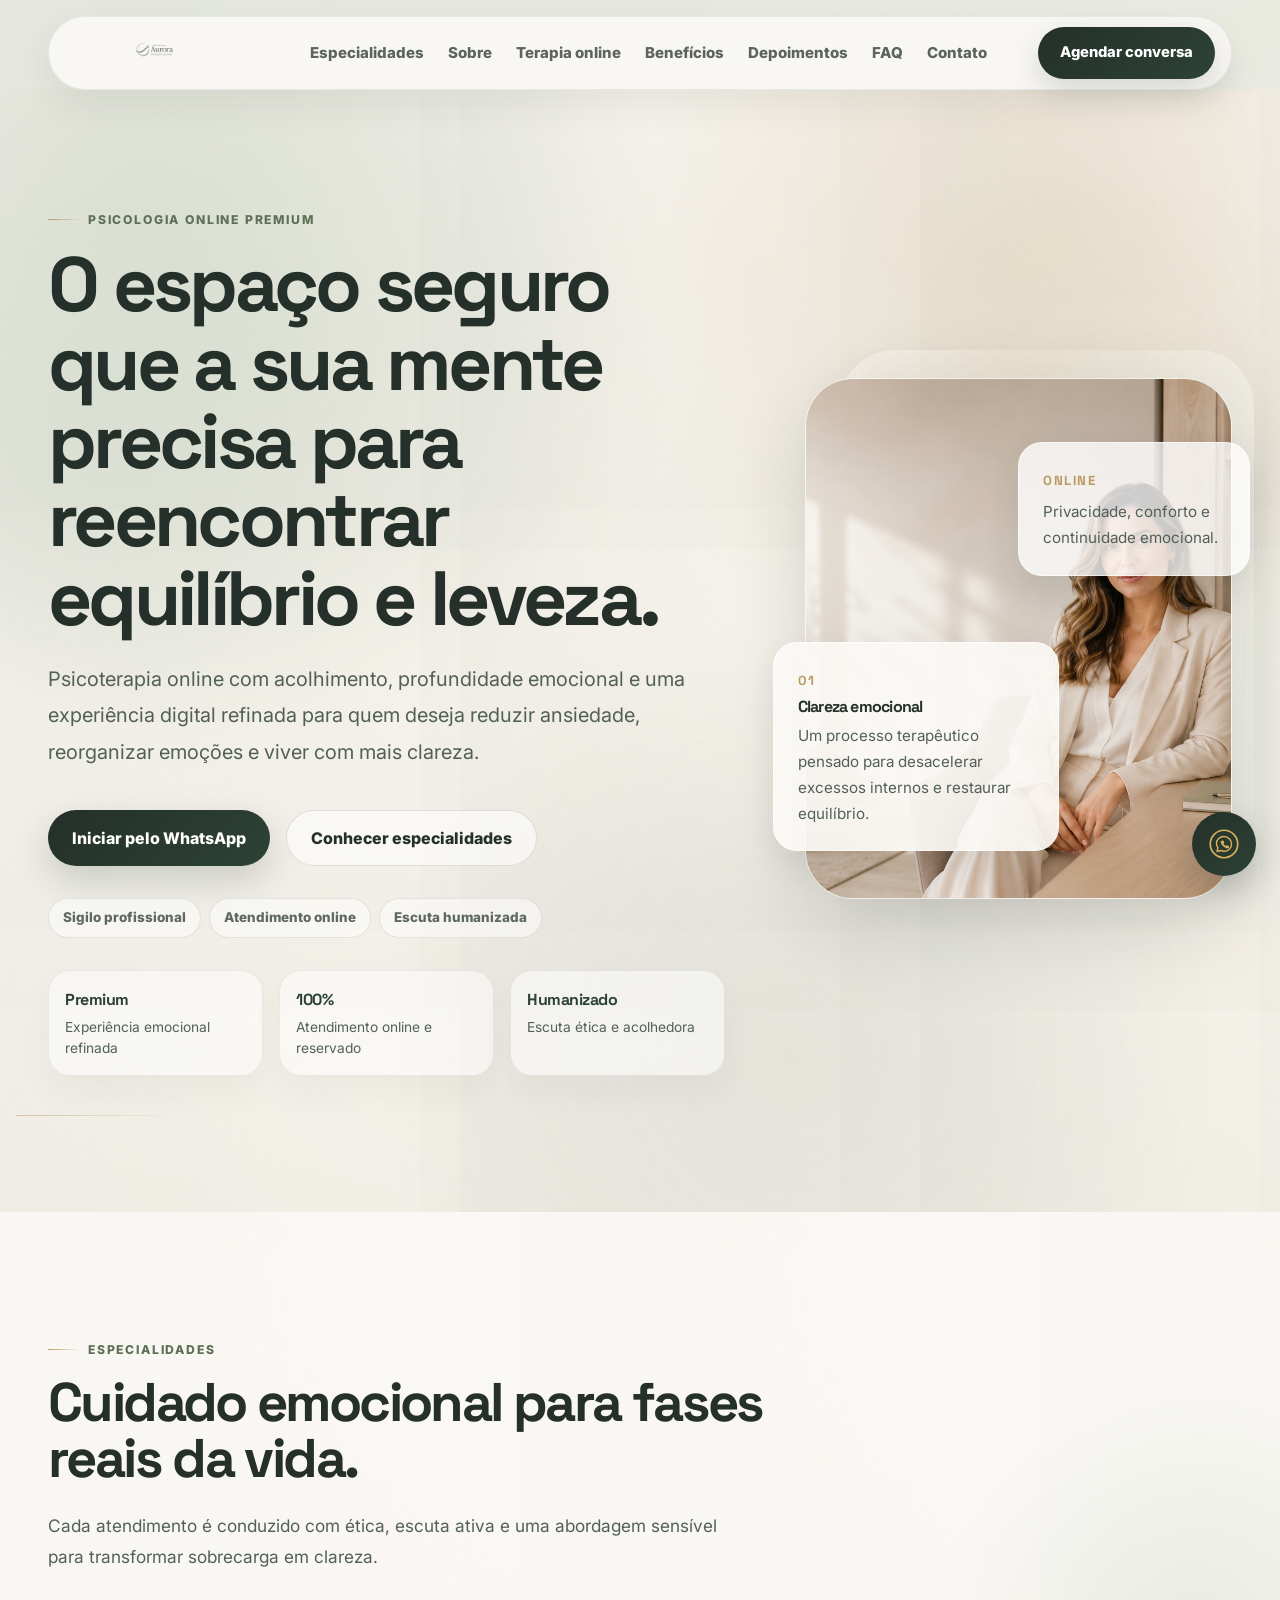
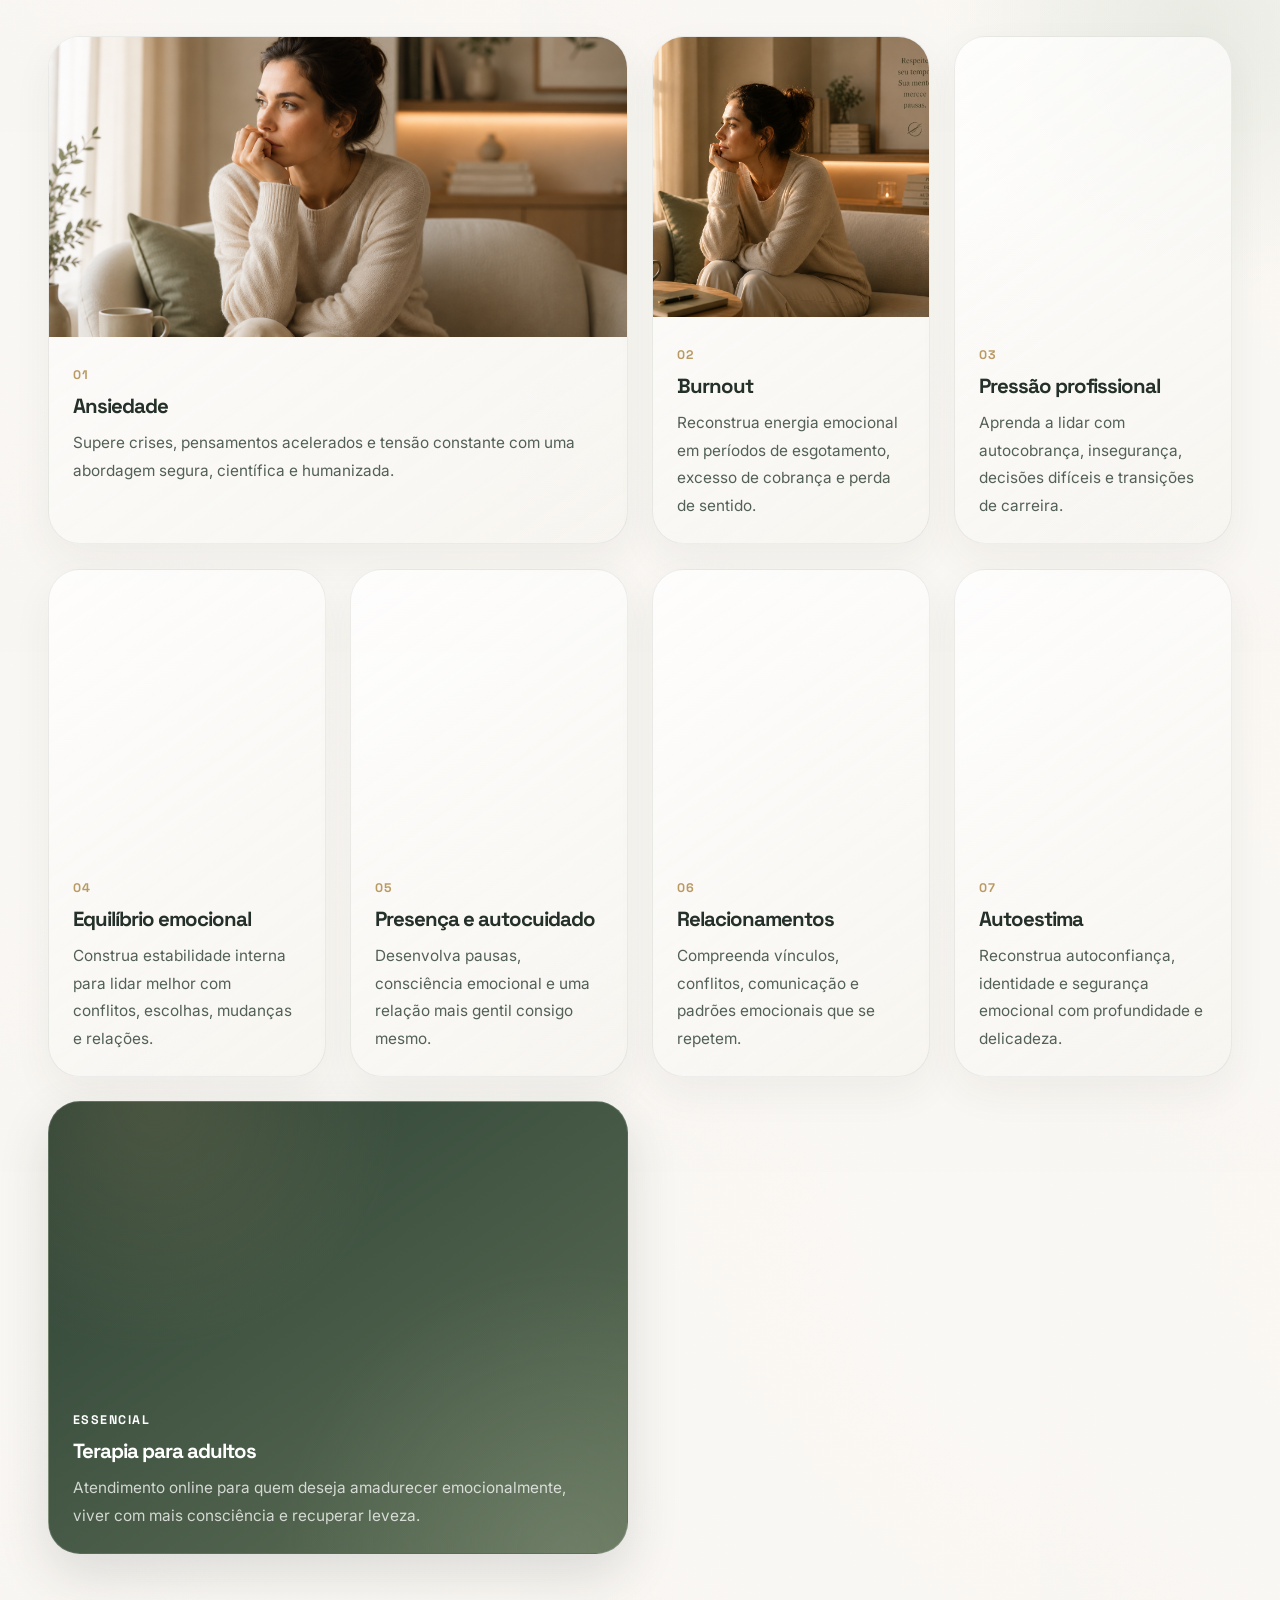
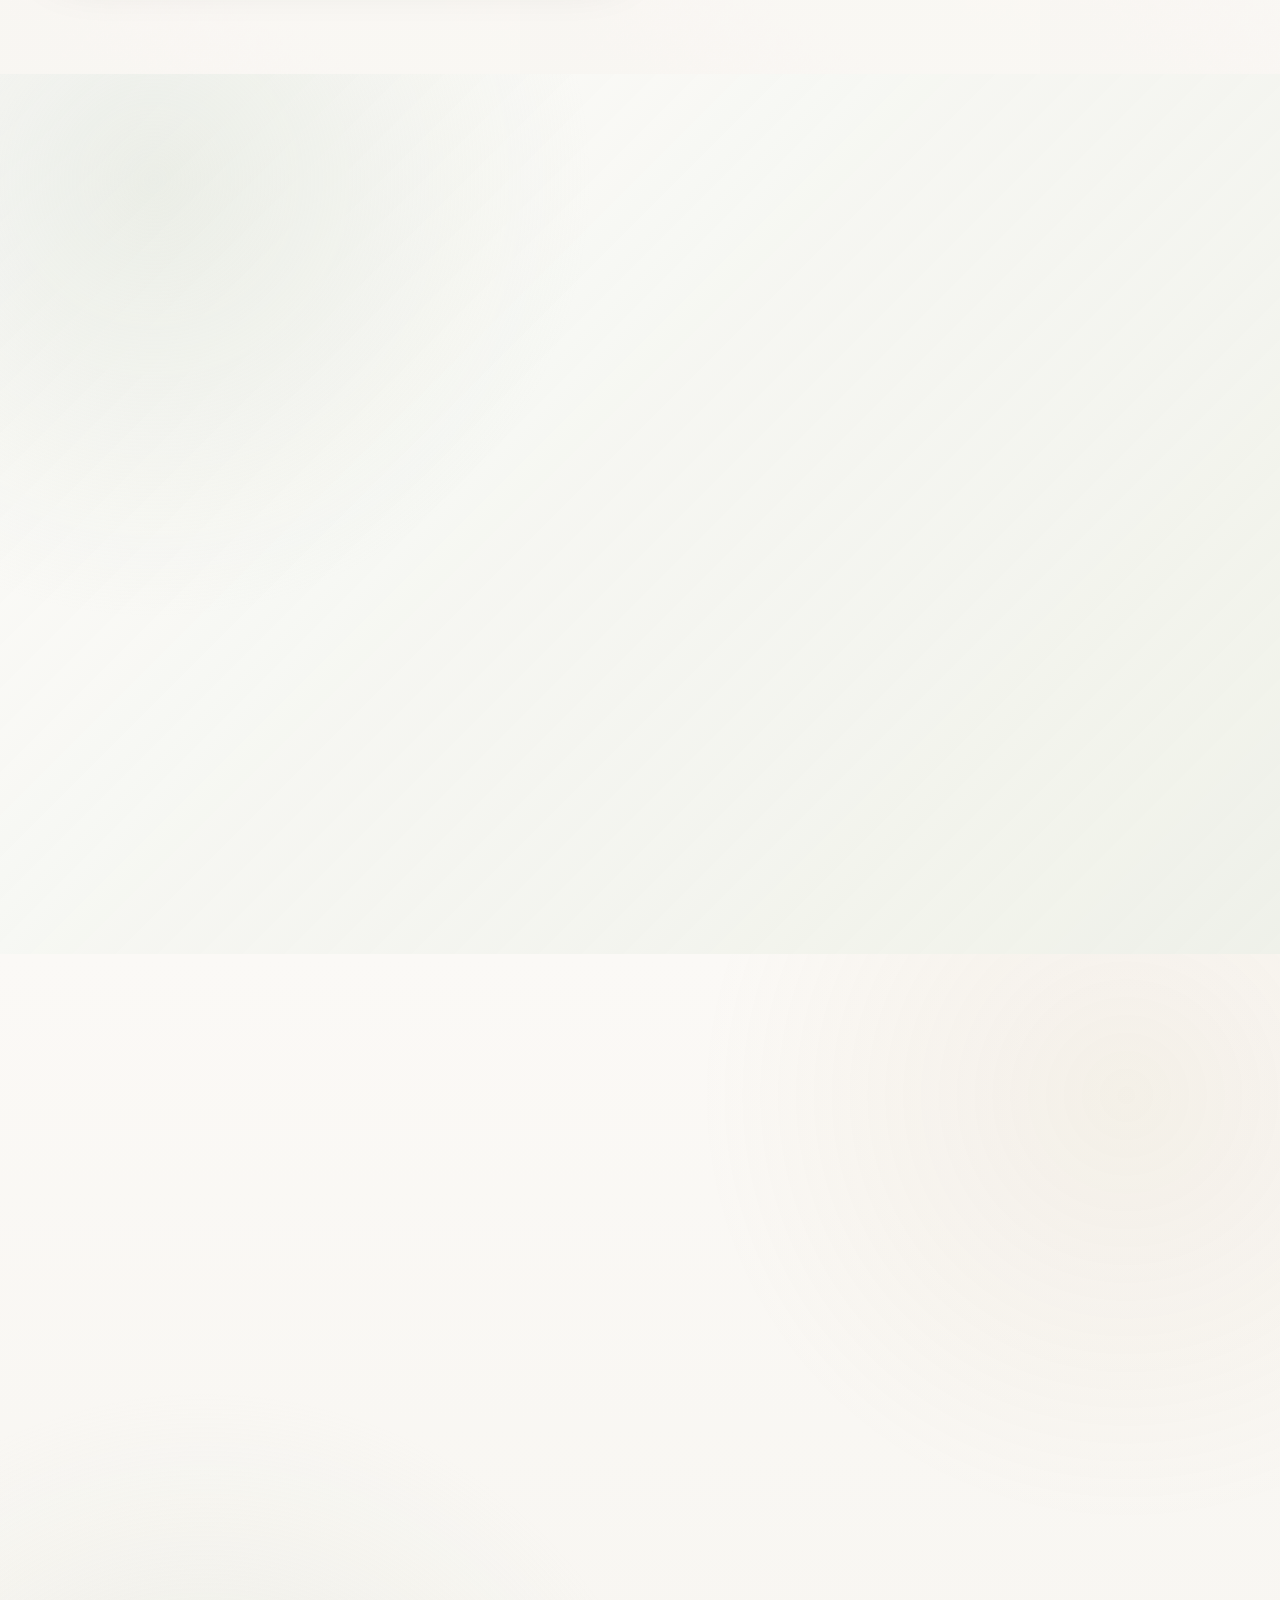
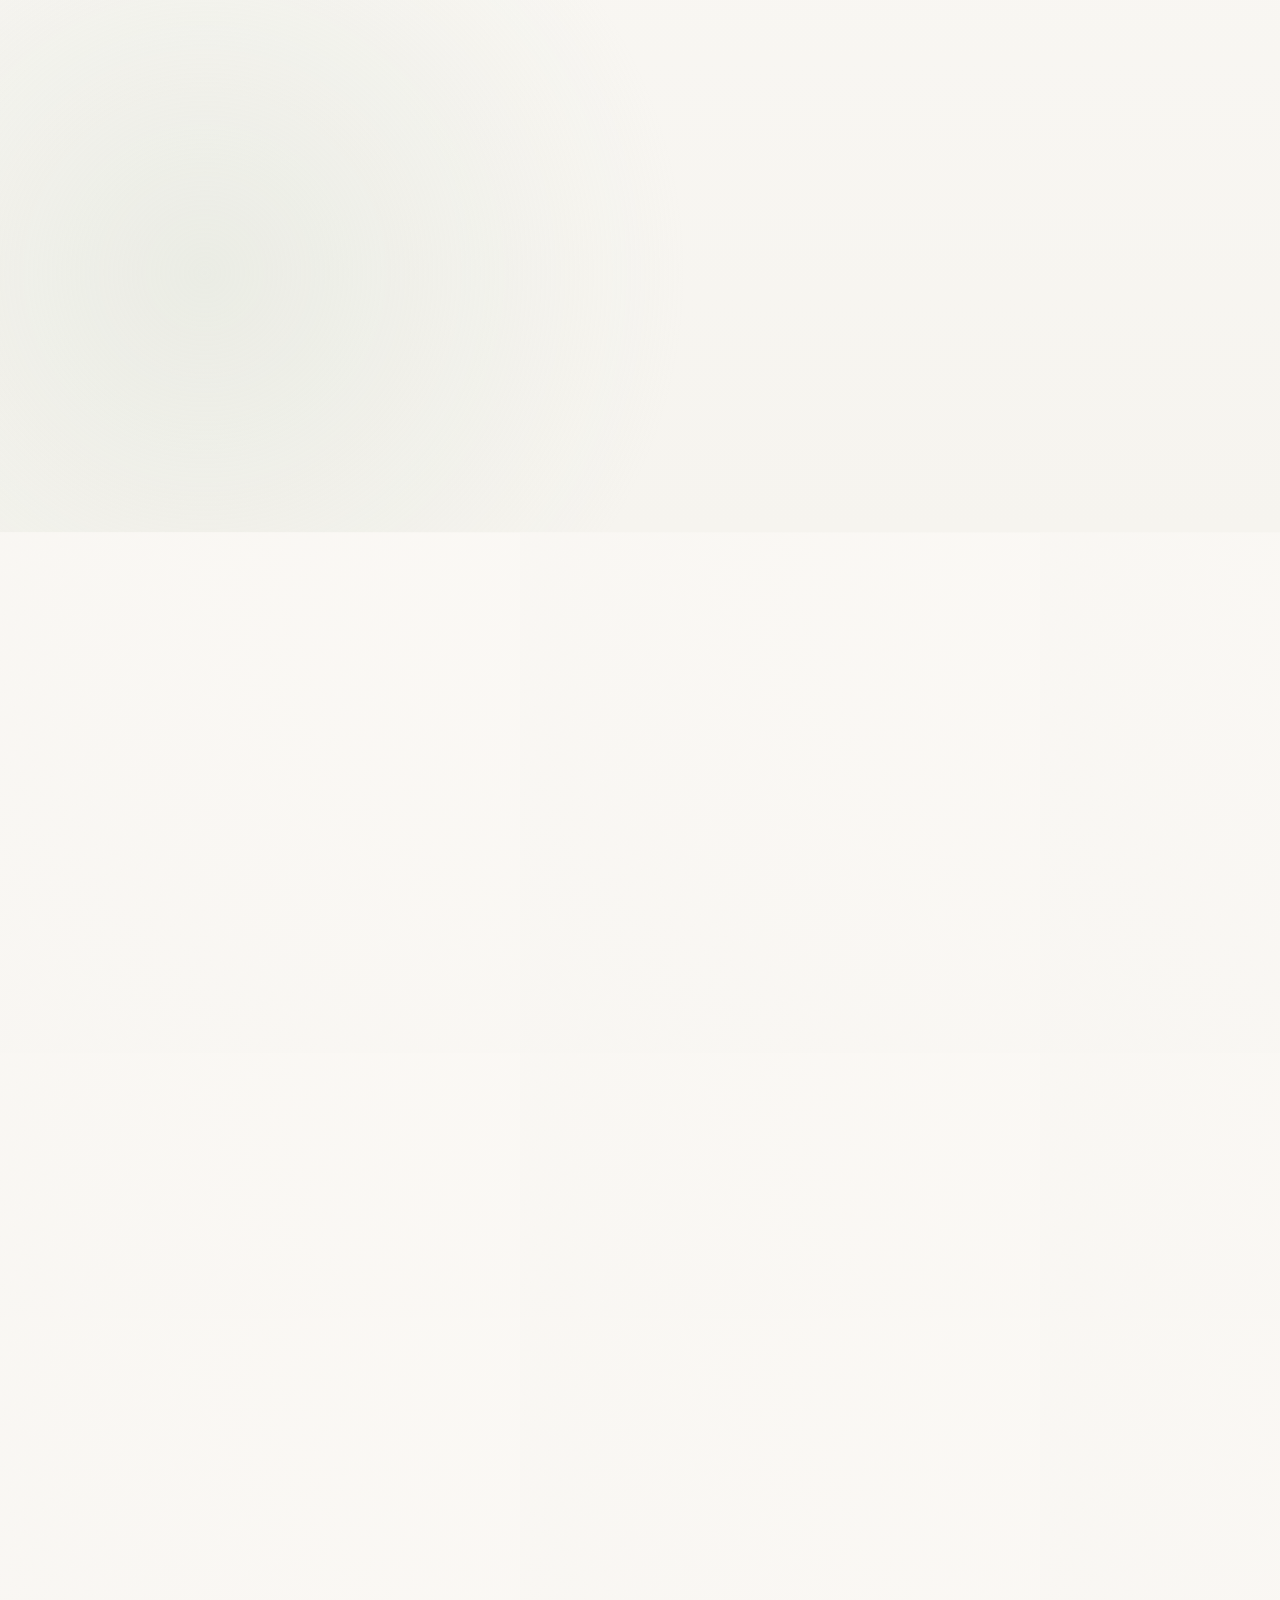
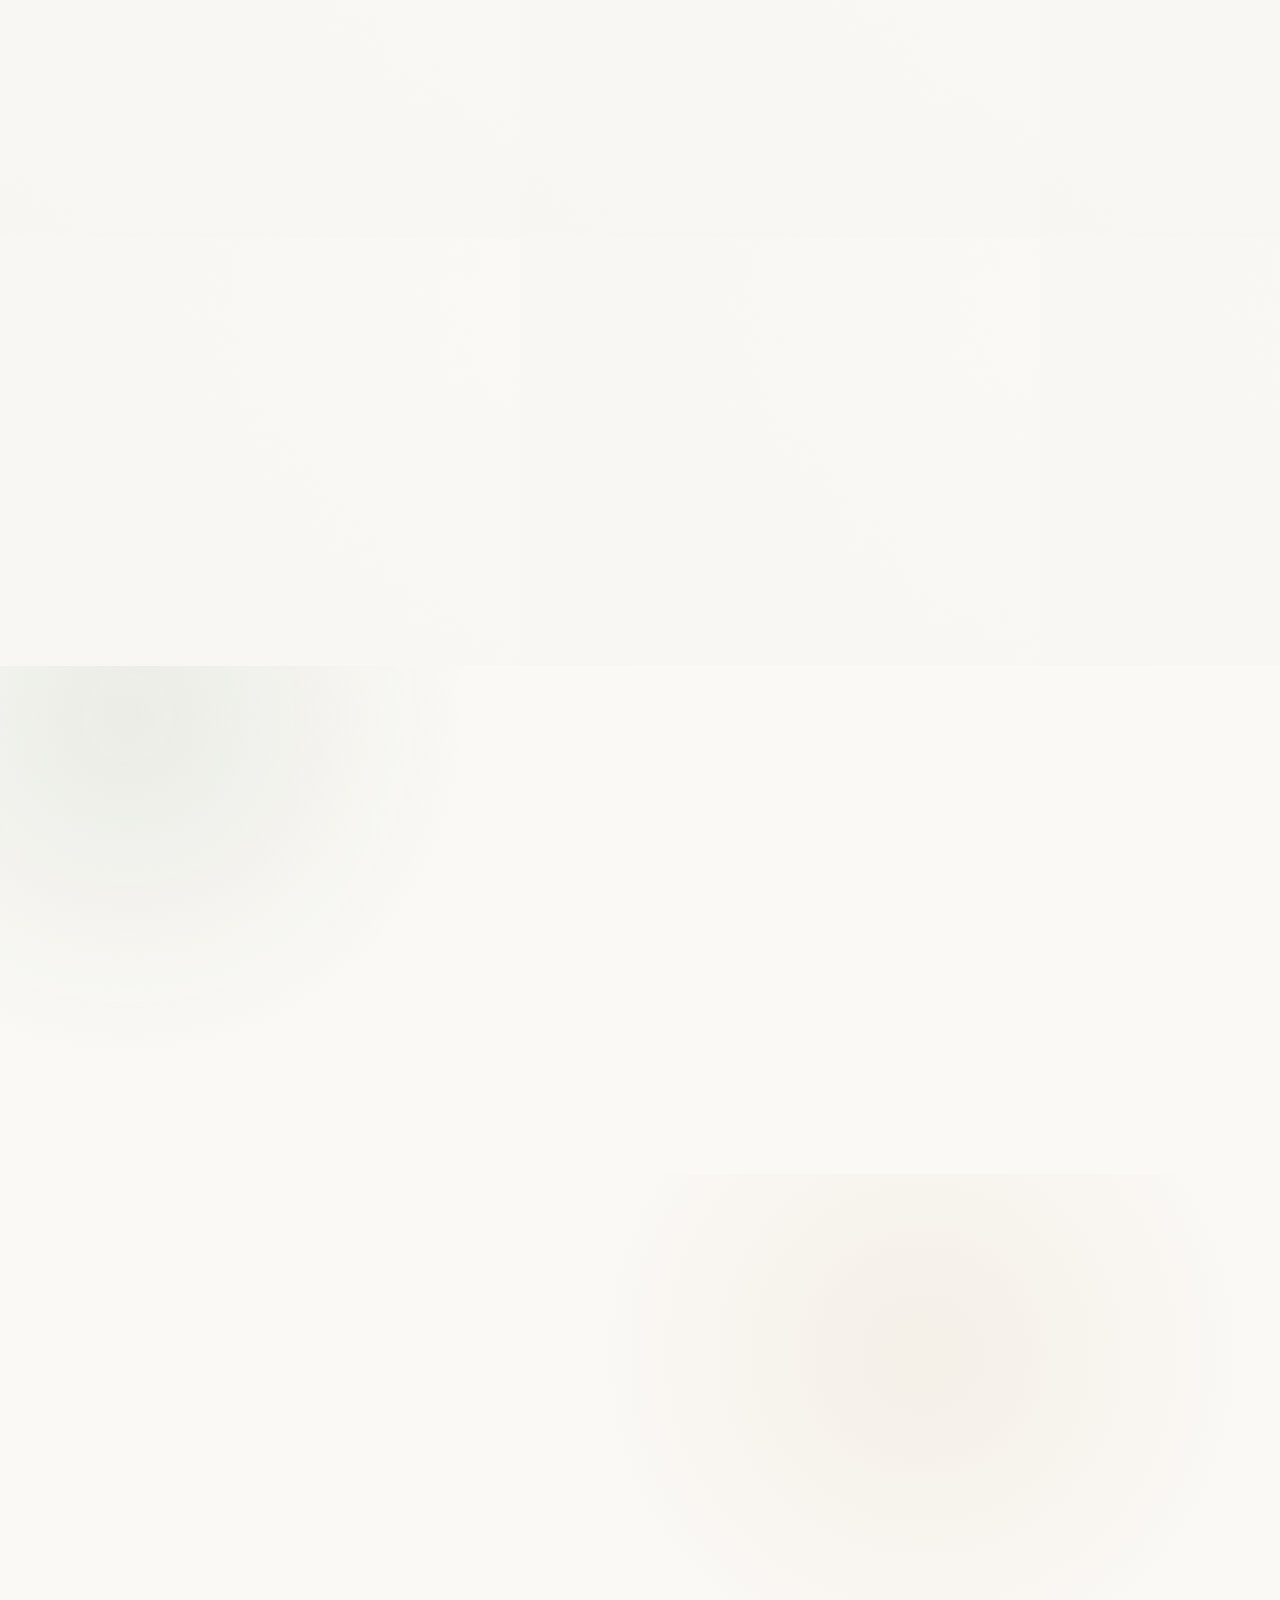
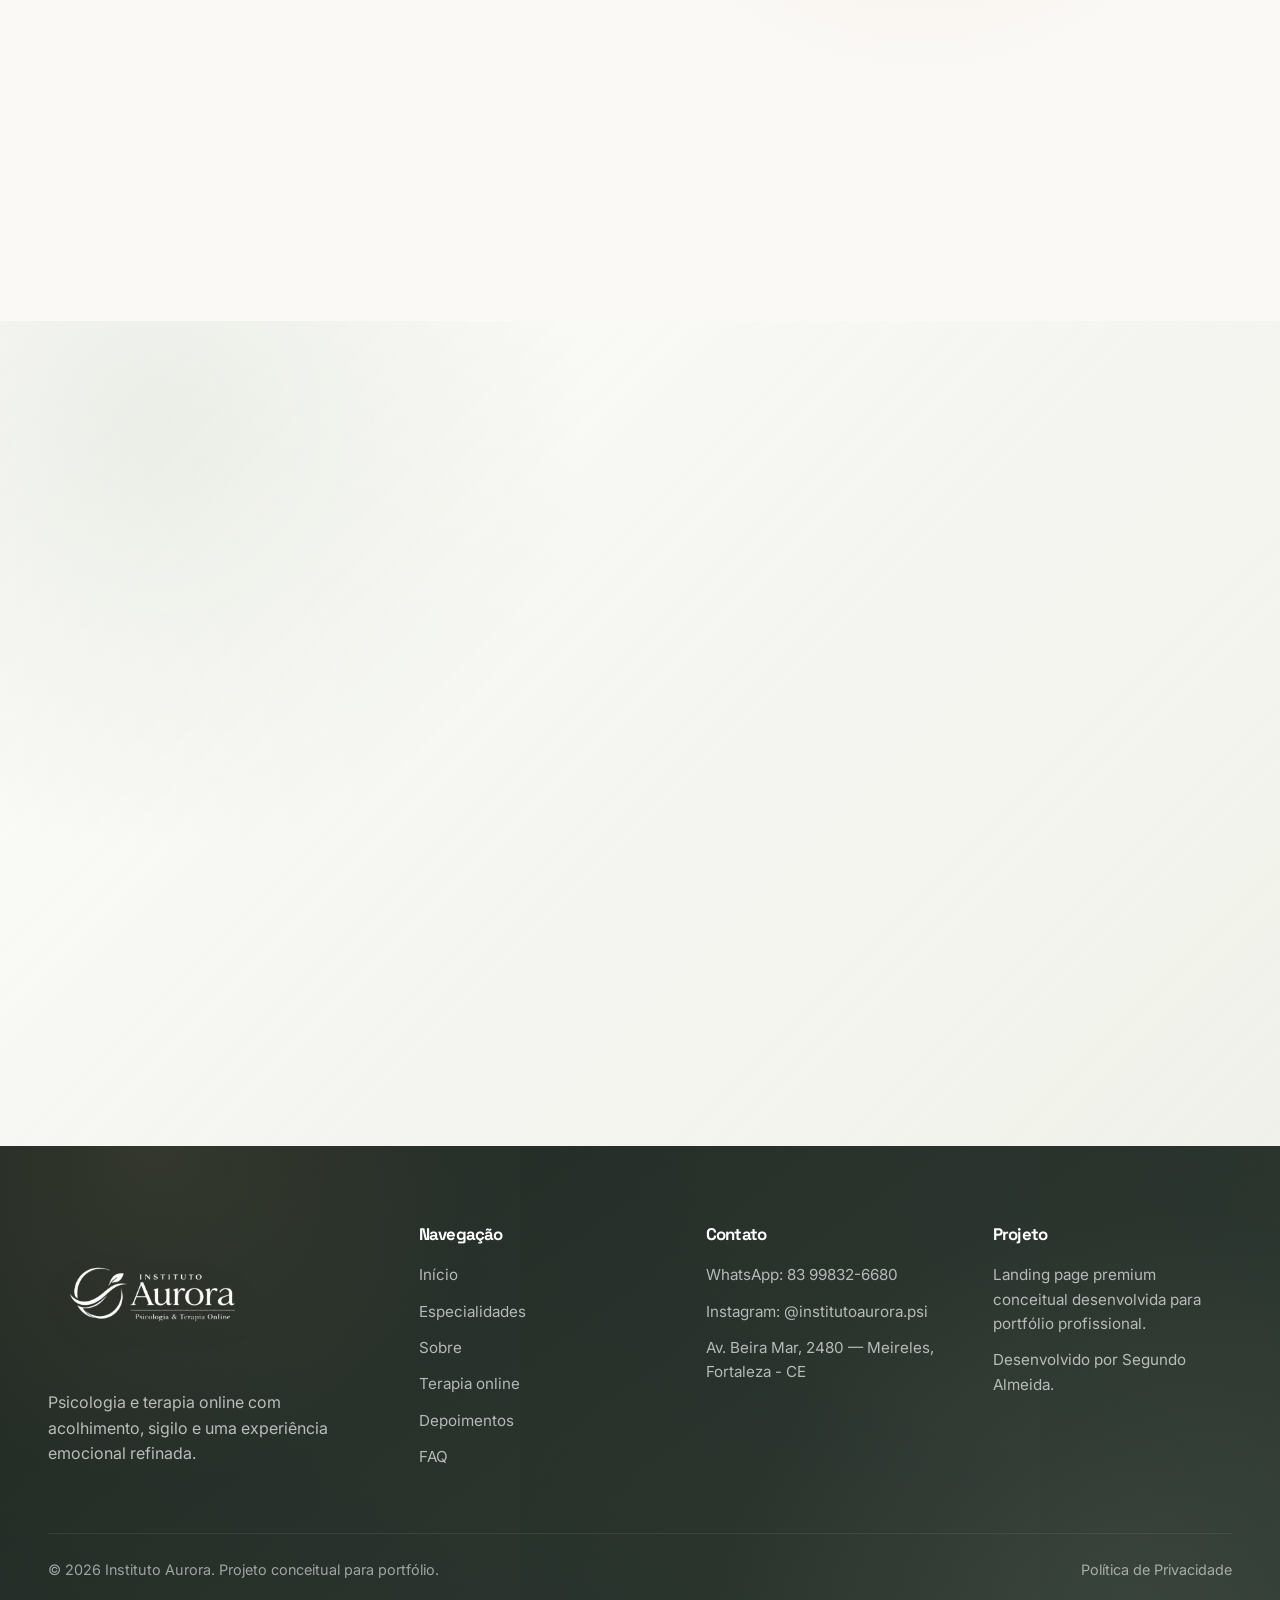
==== commit 6f83c25d: "refactor: final premium performance and visual improvements" ====
--- a/index.html
+++ b/index.html
@@ -4,15 +4,15 @@
     <meta charset="UTF-8" />
     <meta name="viewport" content="width=device-width, initial-scale=1.0" />
 
-    <title>Instituto Aurora | Psicologia & Terapia Online</title>
+    <title>Instituto Aurora | Psicologia & Terapia Online Premium</title>
 
     <meta
       name="description"
-      content="Instituto Aurora oferece psicologia e terapia online com acolhimento, sigilo, profundidade emocional e uma experiência digital premium."
+      content="Psicoterapia online premium com acolhimento, sigilo, profundidade emocional e uma experiência digital sofisticada para ansiedade, burnout, autoestima e equilíbrio emocional."
     />
     <meta
       name="keywords"
-      content="psicologia online, terapia online, saúde emocional, ansiedade, burnout, autoestima, terapia para adultos, psicóloga online"
+      content="psicologia online, terapia online, psicoterapia online, psicoterapia premium, ansiedade, burnout, autoestima, saúde emocional, psicóloga online"
     />
     <meta name="author" content="Segundo Almeida" />
     <meta name="robots" content="index, follow" />
@@ -22,11 +22,11 @@
 
     <meta
       property="og:title"
-      content="Instituto Aurora | Psicologia & Terapia Online"
+      content="Instituto Aurora | Psicologia & Terapia Online Premium"
     />
     <meta
       property="og:description"
-      content="Terapia online com acolhimento, sigilo e uma experiência emocional premium."
+      content="O espaço seguro que sua mente precisa para reencontrar equilíbrio, clareza e leveza."
     />
     <meta property="og:type" content="website" />
     <meta property="og:url" content="https://institutopsiaurora.netlify.app/" />
@@ -36,11 +36,11 @@
     <meta name="twitter:card" content="summary_large_image" />
     <meta
       name="twitter:title"
-      content="Instituto Aurora | Psicologia & Terapia Online"
+      content="Instituto Aurora | Psicologia & Terapia Online Premium"
     />
     <meta
       name="twitter:description"
-      content="Terapia online com acolhimento, sigilo e uma experiência emocional premium."
+      content="Psicoterapia online com acolhimento, profundidade emocional e experiência premium."
     />
     <meta name="twitter:image" content="./assets/images/seo/og-cover.webp" />
 
@@ -74,7 +74,7 @@
             "@type": "LocalBusiness",
             "@id": "https://institutopsiaurora.netlify.app/#localbusiness",
             "name": "Instituto Aurora Psicologia & Terapia Online",
-            "description": "Psicologia e terapia online com atendimento acolhedor, sigiloso e humanizado.",
+            "description": "Psicoterapia online premium com acolhimento, profundidade emocional e atendimento humanizado.",
             "image": "https://institutopsiaurora.netlify.app/assets/images/seo/og-cover.webp",
             "url": "https://institutopsiaurora.netlify.app/",
             "telephone": "+55 83 99832-6680",
@@ -212,14 +212,14 @@
               <span class="section-label">Psicologia online premium</span>
 
               <h1 id="hero-title">
-                Um espaço seguro para reorganizar emoções, pensamentos e
-                caminhos.
+                O espaço seguro que a sua mente precisa para reencontrar
+                equilíbrio e leveza.
               </h1>
 
               <p>
-                O Instituto Aurora une escuta clínica, sensibilidade humana e
-                uma experiência digital elegante para quem busca terapia online
-                com calma, privacidade e profundidade.
+                Psicoterapia online com acolhimento, profundidade emocional e
+                uma experiência digital refinada para quem deseja reduzir
+                ansiedade, reorganizar emoções e viver com mais clareza.
               </p>
 
               <div class="hero-actions">
@@ -241,6 +241,23 @@
                 <span>Sigilo profissional</span>
                 <span>Atendimento online</span>
                 <span>Escuta humanizada</span>
+              </div>
+
+              <div class="hero-proof" aria-label="Indicadores de confiança">
+                <article>
+                  <strong>Premium</strong>
+                  <span>Experiência emocional refinada</span>
+                </article>
+
+                <article>
+                  <strong>100%</strong>
+                  <span>Atendimento online e reservado</span>
+                </article>
+
+                <article>
+                  <strong>Humanizado</strong>
+                  <span>Escuta ética e acolhedora</span>
+                </article>
               </div>
             </div>
 
@@ -271,13 +288,16 @@
 
                 <div class="hero-card hero-card--main">
                   <span>01</span>
-                  <h3>Escuta qualificada</h3>
-                  <p>Terapia com presença, leveza e direção emocional.</p>
+                  <h3>Clareza emocional</h3>
+                  <p>
+                    Um processo terapêutico pensado para desacelerar excessos
+                    internos e restaurar equilíbrio.
+                  </p>
                 </div>
 
                 <div class="hero-card hero-card--soft" aria-hidden="true">
                   <span>Online</span>
-                  <p>Privacidade, acolhimento e continuidade emocional.</p>
+                  <p>Privacidade, conforto e continuidade emocional.</p>
                 </div>
               </div>
             </div>
@@ -316,8 +336,8 @@
                 <span>01</span>
                 <h3>Ansiedade</h3>
                 <p>
-                  Apoio emocional para pensamentos acelerados, tensão constante
-                  e sensação de urgência interna.
+                  Supere crises, pensamentos acelerados e tensão constante com
+                  uma abordagem segura, científica e humanizada.
                 </p>
               </div>
             </article>
@@ -335,8 +355,8 @@
                 <span>02</span>
                 <h3>Burnout</h3>
                 <p>
-                  Reconstrução emocional para períodos intensos de cobrança,
-                  esgotamento e perda de energia.
+                  Reconstrua energia emocional em períodos de esgotamento,
+                  excesso de cobrança e perda de sentido.
                 </p>
               </div>
             </article>
@@ -354,8 +374,8 @@
                 <span>03</span>
                 <h3>Pressão profissional</h3>
                 <p>
-                  Terapia para lidar com sobrecarga, insegurança, autocobrança e
-                  transições profissionais.
+                  Aprenda a lidar com autocobrança, insegurança, decisões
+                  difíceis e transições de carreira.
                 </p>
               </div>
             </article>
@@ -373,8 +393,8 @@
                 <span>04</span>
                 <h3>Equilíbrio emocional</h3>
                 <p>
-                  Construção de estabilidade interna para lidar melhor com
-                  conflitos, escolhas e mudanças.
+                  Construa estabilidade interna para lidar melhor com conflitos,
+                  escolhas, mudanças e relações.
                 </p>
               </div>
             </article>
@@ -392,8 +412,8 @@
                 <span>05</span>
                 <h3>Presença e autocuidado</h3>
                 <p>
-                  Práticas terapêuticas para desenvolver atenção, pausa,
-                  consciência e uma relação mais gentil consigo.
+                  Desenvolva pausas, consciência emocional e uma relação mais
+                  gentil consigo mesmo.
                 </p>
               </div>
             </article>
@@ -411,8 +431,8 @@
                 <span>06</span>
                 <h3>Relacionamentos</h3>
                 <p>
-                  Espaço seguro para compreender vínculos, conflitos,
-                  comunicação e padrões emocionais.
+                  Compreenda vínculos, conflitos, comunicação e padrões
+                  emocionais que se repetem.
                 </p>
               </div>
             </article>
@@ -430,8 +450,8 @@
                 <span>07</span>
                 <h3>Autoestima</h3>
                 <p>
-                  Reconstrução de autoconfiança, identidade e segurança
-                  emocional com profundidade e delicadeza.
+                  Reconstrua autoconfiança, identidade e segurança emocional com
+                  profundidade e delicadeza.
                 </p>
               </div>
             </article>
@@ -451,8 +471,8 @@
                 <span>Essencial</span>
                 <h3>Terapia para adultos</h3>
                 <p>
-                  Atendimento online para quem deseja amadurecer emocionalmente
-                  e viver com mais consciência.
+                  Atendimento online para quem deseja amadurecer emocionalmente,
+                  viver com mais consciência e recuperar leveza.
                 </p>
               </div>
             </article>
@@ -491,8 +511,8 @@
               <span class="section-label">Sobre o instituto</span>
 
               <h2 id="about-title">
-                Uma experiência criada para acolher com profundidade e
-                sofisticação.
+                Um ambiente digital criado para acolher com profundidade, calma
+                e sofisticação.
               </h2>
 
               <p>
@@ -502,7 +522,7 @@
               </p>
 
               <p>
-                A proposta é oferecer um ambiente digital premium para adultos
+                A proposta é oferecer um ambiente online premium para adultos
                 que desejam compreender melhor seus sentimentos, reduzir
                 sobrecargas e construir uma relação mais consciente com a
                 própria história.
@@ -536,10 +556,9 @@
                     width="20"
                     height="20"
                   />
-                  <span
-                    >Comunicação clara antes, durante e após o
-                    atendimento.</span
-                  >
+                  <span>
+                    Comunicação clara antes, durante e após o atendimento.
+                  </span>
                 </div>
               </div>
             </div>
--- a/style.css
+++ b/style.css
@@ -1,10 +1,10 @@
 :root {
-  --color-cream: #fbf7ef;
-  --color-soft: #f6f8f3;
+  --color-cream: #fbf9f6;
+  --color-soft: #f6f4ef;
   --color-sage: #d8dfd3;
   --color-sage-light: #edf2e9;
   --color-sage-dark: #5f7056;
-  --color-sage-deep: #3f513b;
+  --color-sage-deep: #2d4236;
   --color-gold: #b99a63;
   --color-gold-soft: #d7bf8b;
   --color-text: #243029;
@@ -33,13 +33,13 @@
   --radius-lg: 32px;
   --radius-xl: 48px;
 
-  --shadow-soft: 0 18px 48px rgba(36, 48, 41, 0.08);
-  --shadow-card: 0 14px 36px rgba(36, 48, 41, 0.07);
-  --shadow-deep: 0 24px 68px rgba(36, 48, 41, 0.13);
-  --shadow-cinematic: 0 28px 78px rgba(23, 32, 27, 0.16);
-
-  --transition: 280ms cubic-bezier(0.22, 1, 0.36, 1);
-  --transition-slow: 760ms cubic-bezier(0.22, 1, 0.36, 1);
+  --shadow-soft: 0 18px 48px rgba(36, 48, 41, 0.07);
+  --shadow-card: 0 16px 40px rgba(36, 48, 41, 0.055);
+  --shadow-deep: 0 24px 64px rgba(36, 48, 41, 0.11);
+  --shadow-cinematic: 0 28px 78px rgba(23, 32, 27, 0.14);
+
+  --transition: 320ms cubic-bezier(0.22, 1, 0.36, 1);
+  --transition-slow: 780ms cubic-bezier(0.16, 1, 0.3, 1);
 }
 
 *,
@@ -59,12 +59,12 @@
   font-family: var(--font-body);
   color: var(--color-text);
   background:
-    radial-gradient(circle at 8% 0%, rgba(216, 223, 211, 0.7), transparent 34%),
     radial-gradient(
-      circle at 92% 8%,
-      rgba(185, 154, 99, 0.12),
-      transparent 30%
+      circle at 8% 0%,
+      rgba(216, 223, 211, 0.62),
+      transparent 34%
     ),
+    radial-gradient(circle at 92% 8%, rgba(185, 154, 99, 0.1), transparent 30%),
     linear-gradient(180deg, var(--color-cream), var(--color-soft));
   line-height: 1.6;
   overflow-x: hidden;
@@ -153,8 +153,8 @@
 }
 
 h1 {
-  max-width: 860px;
-  font-size: clamp(3.2rem, 6vw, 6.25rem);
+  max-width: 880px;
+  font-size: clamp(3.2rem, 6vw, 6.35rem);
 }
 
 h2 {
@@ -223,27 +223,27 @@
 }
 
 .btn-primary {
-  background: linear-gradient(135deg, rgba(36, 48, 41, 1), rgba(63, 81, 59, 1));
+  background: linear-gradient(135deg, rgba(36, 48, 41, 1), rgba(45, 66, 54, 1));
   color: var(--color-white);
-  box-shadow: 0 14px 34px rgba(36, 48, 41, 0.2);
+  box-shadow: 0 14px 34px rgba(36, 48, 41, 0.18);
 }
 
 .btn-primary:hover,
 .btn-primary:focus-visible {
-  box-shadow: 0 18px 42px rgba(36, 48, 41, 0.24);
+  box-shadow: 0 18px 42px rgba(36, 48, 41, 0.22);
 }
 
 .btn-secondary {
   border: 1px solid rgba(36, 48, 41, 0.13);
-  background: rgba(255, 255, 255, 0.66);
+  background: rgba(255, 255, 255, 0.58);
   color: var(--color-text);
 }
 
 .btn-secondary:hover,
 .btn-secondary:focus-visible {
-  background: rgba(255, 255, 255, 0.92);
-  border-color: rgba(185, 154, 99, 0.3);
-  box-shadow: 0 12px 30px rgba(36, 48, 41, 0.08);
+  background: rgba(255, 255, 255, 0.9);
+  border-color: rgba(185, 154, 99, 0.28);
+  box-shadow: 0 12px 30px rgba(36, 48, 41, 0.075);
 }
 
 .btn-light {
@@ -266,13 +266,13 @@
   background:
     radial-gradient(
       circle at center,
-      rgba(216, 223, 211, 0.42),
+      rgba(216, 223, 211, 0.36),
       transparent 34%
     ),
     var(--color-cream);
   transition:
-    opacity 300ms ease,
-    visibility 300ms ease;
+    opacity 280ms ease,
+    visibility 280ms ease;
 }
 
 .loader.hide {
@@ -320,10 +320,10 @@
   justify-content: space-between;
   gap: var(--space-3);
   padding: 10px 16px 10px 20px;
-  border: 1px solid rgba(255, 255, 255, 0.62);
+  border: 1px solid rgba(36, 48, 41, 0.08);
   border-radius: 999px;
-  background: rgba(251, 247, 239, 0.88);
-  box-shadow: 0 14px 36px rgba(36, 48, 41, 0.08);
+  background: rgba(251, 249, 246, 0.9);
+  box-shadow: 0 14px 36px rgba(36, 48, 41, 0.075);
   backdrop-filter: blur(8px);
   pointer-events: auto;
   transition:
@@ -335,9 +335,9 @@
 
 .site-header.scrolled .header-wrapper {
   min-height: 64px;
-  background: rgba(251, 247, 239, 0.96);
-  border-color: rgba(36, 48, 41, 0.08);
-  box-shadow: 0 14px 34px rgba(36, 48, 41, 0.11);
+  background: rgba(251, 249, 246, 0.97);
+  border-color: rgba(36, 48, 41, 0.09);
+  box-shadow: 0 14px 34px rgba(36, 48, 41, 0.1);
 }
 
 .logo {
@@ -397,11 +397,11 @@
   justify-content: center;
   padding: 14px 22px;
   border-radius: 999px;
-  background: linear-gradient(135deg, rgba(36, 48, 41, 1), rgba(63, 81, 59, 1));
+  background: linear-gradient(135deg, rgba(36, 48, 41, 1), rgba(45, 66, 54, 1));
   color: var(--color-white);
   font-size: 0.92rem;
   font-weight: 800;
-  box-shadow: 0 12px 30px rgba(36, 48, 41, 0.18);
+  box-shadow: 0 12px 30px rgba(36, 48, 41, 0.17);
   transition:
     transform var(--transition),
     box-shadow var(--transition);
@@ -410,7 +410,7 @@
 .header-cta:hover,
 .header-cta:focus-visible {
   transform: translateY(-2px);
-  box-shadow: 0 16px 38px rgba(36, 48, 41, 0.23);
+  box-shadow: 0 16px 38px rgba(36, 48, 41, 0.22);
 }
 
 .menu-toggle {
@@ -420,7 +420,7 @@
   place-items: center;
   border-radius: 50%;
   background: var(--color-white);
-  box-shadow: 0 10px 24px rgba(36, 48, 41, 0.1);
+  box-shadow: 0 10px 24px rgba(36, 48, 41, 0.095);
 }
 
 .menu-toggle img {
@@ -434,14 +434,19 @@
   padding-bottom: 136px;
   background:
     radial-gradient(
-      circle at 12% 8%,
-      rgba(216, 223, 211, 0.58),
-      transparent 34%
+      circle at 18% 20%,
+      rgba(216, 223, 211, 0.7),
+      transparent 33%
+    ),
+    radial-gradient(
+      circle at 78% 16%,
+      rgba(185, 154, 99, 0.12),
+      transparent 30%
     ),
     linear-gradient(
       180deg,
-      rgba(251, 247, 239, 0.98),
-      rgba(246, 248, 243, 0.98)
+      rgba(251, 249, 246, 0.98),
+      rgba(246, 244, 239, 0.98)
     );
 }
 
@@ -452,13 +457,13 @@
   background:
     linear-gradient(
       112deg,
-      rgba(251, 247, 239, 0.72),
-      rgba(251, 247, 239, 0.18) 48%,
-      rgba(216, 223, 211, 0.26)
+      rgba(251, 249, 246, 0.78),
+      rgba(251, 249, 246, 0.2) 48%,
+      rgba(216, 223, 211, 0.24)
     ),
     url("./assets/images/textures/noise.webp");
-  background-size: auto, 420px;
-  opacity: 0.2;
+  background-size: auto, 460px;
+  opacity: 0.13;
   pointer-events: none;
 }
 
@@ -474,15 +479,15 @@
   background:
     radial-gradient(
       circle at 12% 12%,
-      rgba(216, 223, 211, 0.8),
+      rgba(216, 223, 211, 0.78),
       transparent 34%
     ),
     radial-gradient(
       circle at 82% 10%,
-      rgba(185, 154, 99, 0.14),
+      rgba(185, 154, 99, 0.13),
       transparent 28%
     ),
-    radial-gradient(circle at 62% 86%, rgba(63, 81, 59, 0.09), transparent 34%);
+    radial-gradient(circle at 62% 86%, rgba(45, 66, 54, 0.08), transparent 34%);
   will-change: transform;
 }
 
@@ -494,7 +499,7 @@
   border-radius: 50%;
   background: radial-gradient(
     circle,
-    rgba(216, 223, 211, 0.58),
+    rgba(216, 223, 211, 0.52),
     transparent 68%
   );
 }
@@ -507,23 +512,23 @@
   border-radius: 50%;
   background: radial-gradient(
     circle,
-    rgba(185, 154, 99, 0.13),
+    rgba(185, 154, 99, 0.11),
     transparent 70%
   );
 }
 
 .hero__grain {
   inset: 0;
-  opacity: 0.1;
+  opacity: 0.075;
   background-image: url("./assets/images/textures/noise.webp");
-  background-size: 360px;
+  background-size: 420px;
 }
 
 .hero-grid {
   position: relative;
   z-index: 2;
   display: grid;
-  grid-template-columns: minmax(0, 1.12fr) minmax(360px, 0.72fr);
+  grid-template-columns: minmax(0, 1.14fr) minmax(360px, 0.72fr);
   align-items: center;
   gap: var(--space-10);
 }
@@ -539,11 +544,11 @@
   bottom: -40px;
   width: 168px;
   height: 1px;
-  background: linear-gradient(90deg, rgba(185, 154, 99, 0.55), transparent);
+  background: linear-gradient(90deg, rgba(185, 154, 99, 0.52), transparent);
 }
 
 .hero-content p {
-  max-width: 650px;
+  max-width: 660px;
   margin-top: var(--space-3);
   font-size: clamp(1.08rem, 1.8vw, 1.25rem);
   line-height: 1.82;
@@ -570,10 +575,43 @@
   padding: 8px 14px;
   border: 1px solid rgba(36, 48, 41, 0.1);
   border-radius: 999px;
-  background: rgba(255, 255, 255, 0.48);
+  background: rgba(255, 255, 255, 0.5);
   color: rgba(36, 48, 41, 0.72);
   font-size: 0.84rem;
   font-weight: 800;
+}
+
+.hero-proof {
+  display: grid;
+  grid-template-columns: repeat(3, minmax(0, 1fr));
+  gap: var(--space-2);
+  max-width: 680px;
+  margin-top: var(--space-4);
+}
+
+.hero-proof article {
+  padding: 16px;
+  border: 1px solid rgba(36, 48, 41, 0.075);
+  border-radius: 22px;
+  background: rgba(255, 255, 255, 0.52);
+  box-shadow: 0 16px 34px rgba(36, 48, 41, 0.045);
+  contain: layout paint;
+}
+
+.hero-proof strong {
+  display: block;
+  margin-bottom: 4px;
+  font-family: var(--font-heading);
+  color: var(--color-sage-deep);
+  font-size: 1rem;
+  letter-spacing: -0.03em;
+}
+
+.hero-proof span {
+  display: block;
+  color: var(--color-muted);
+  font-size: 0.86rem;
+  line-height: 1.55;
 }
 
 .hero-visual {
@@ -594,11 +632,15 @@
   background:
     radial-gradient(
       circle at 42% 0%,
-      rgba(185, 154, 99, 0.16),
+      rgba(185, 154, 99, 0.14),
       transparent 42%
     ),
-    linear-gradient(145deg, rgba(255, 255, 255, 0.5), rgba(216, 223, 211, 0.34));
-  box-shadow: 0 28px 76px rgba(36, 48, 41, 0.11);
+    linear-gradient(
+      145deg,
+      rgba(255, 255, 255, 0.48),
+      rgba(216, 223, 211, 0.32)
+    );
+  box-shadow: 0 28px 68px rgba(36, 48, 41, 0.095);
 }
 
 .hero-image {
@@ -617,8 +659,8 @@
   padding: var(--space-3);
   border: 1px solid rgba(255, 255, 255, 0.58);
   border-radius: var(--radius-md);
-  background: rgba(251, 247, 239, 0.92);
-  box-shadow: 0 16px 38px rgba(36, 48, 41, 0.12);
+  background: rgba(251, 249, 246, 0.92);
+  box-shadow: 0 14px 34px rgba(36, 48, 41, 0.1);
 }
 
 .hero-card span {
@@ -659,9 +701,9 @@
 .benefits,
 .testimonials {
   background:
-    linear-gradient(rgba(251, 247, 239, 0.95), rgba(251, 247, 239, 0.95)),
+    linear-gradient(rgba(251, 249, 246, 0.96), rgba(251, 249, 246, 0.96)),
     url("./assets/images/textures/noise.webp");
-  background-size: auto, 420px;
+  background-size: auto, 520px;
 }
 
 .specialties {
@@ -678,7 +720,7 @@
   border-radius: 50%;
   background: radial-gradient(
     circle,
-    rgba(216, 223, 211, 0.56),
+    rgba(216, 223, 211, 0.5),
     transparent 70%
   );
   pointer-events: none;
@@ -698,12 +740,12 @@
   display: flex;
   flex-direction: column;
   overflow: hidden;
-  border: 1px solid rgba(36, 48, 41, 0.08);
+  border: 1px solid rgba(36, 48, 41, 0.075);
   border-radius: var(--radius-lg);
   background: linear-gradient(
     145deg,
-    rgba(255, 255, 255, 0.82),
-    rgba(246, 248, 243, 0.68)
+    rgba(255, 255, 255, 0.78),
+    rgba(246, 244, 239, 0.68)
   );
   box-shadow: var(--shadow-card);
   transition:
@@ -720,7 +762,7 @@
   border-radius: inherit;
   background: radial-gradient(
     circle at 20% 0%,
-    rgba(185, 154, 99, 0.12),
+    rgba(185, 154, 99, 0.1),
     transparent 34%
   );
   opacity: 0;
@@ -729,9 +771,9 @@
 }
 
 .specialty-card:hover {
-  transform: translateY(-6px);
-  border-color: rgba(185, 154, 99, 0.22);
-  box-shadow: 0 20px 46px rgba(36, 48, 41, 0.1);
+  transform: translateY(-5px);
+  border-color: rgba(185, 154, 99, 0.2);
+  box-shadow: 0 18px 40px rgba(36, 48, 41, 0.085);
 }
 
 .specialty-card:hover::after {
@@ -742,11 +784,11 @@
   width: 100%;
   height: 280px;
   object-fit: cover;
-  transition: transform 900ms cubic-bezier(0.22, 1, 0.36, 1);
+  transition: transform 900ms cubic-bezier(0.16, 1, 0.3, 1);
 }
 
 .specialty-card:hover img {
-  transform: scale(1.03);
+  transform: scale(1.025);
 }
 
 .specialty-card__content {
@@ -788,15 +830,19 @@
 .specialty-card--featured {
   grid-column: span 2;
   background:
-    radial-gradient(circle at 18% 0%, rgba(185, 154, 99, 0.2), transparent 38%),
+    radial-gradient(
+      circle at 18% 0%,
+      rgba(185, 154, 99, 0.18),
+      transparent 38%
+    ),
     radial-gradient(
       circle at 90% 100%,
-      rgba(216, 223, 211, 0.16),
+      rgba(216, 223, 211, 0.14),
       transparent 42%
     ),
     linear-gradient(145deg, var(--color-sage-deep), var(--color-sage-dark));
   border-color: rgba(255, 255, 255, 0.14);
-  box-shadow: 0 22px 58px rgba(36, 48, 41, 0.15);
+  box-shadow: 0 20px 52px rgba(36, 48, 41, 0.14);
 }
 
 .specialty-card--featured .specialty-card__content {
@@ -819,13 +865,13 @@
   background:
     radial-gradient(
       circle at 12% 12%,
-      rgba(216, 223, 211, 0.5),
+      rgba(216, 223, 211, 0.45),
       transparent 32%
     ),
     linear-gradient(
       135deg,
-      rgba(255, 255, 255, 0.72),
-      rgba(232, 238, 227, 0.54)
+      rgba(255, 255, 255, 0.68),
+      rgba(232, 238, 227, 0.48)
     ),
     var(--color-soft);
 }
@@ -840,38 +886,50 @@
   gap: 72px;
 }
 
-.about-images {
+.about-images,
+.therapy-image {
   position: relative;
 }
 
-.about-image-shell {
+.about-image-shell,
+.therapy-image__shell {
   position: relative;
   isolation: isolate;
 }
 
-.about-image-shell::before {
+.about-image-shell::before,
+.therapy-image__shell::before {
   content: "";
   position: absolute;
-  inset: 42px 40px -26px -28px;
   z-index: -1;
   border-radius: var(--radius-xl);
   background:
-    radial-gradient(
-      circle at 18% 0%,
-      rgba(185, 154, 99, 0.12),
-      transparent 42%
-    ),
-    rgba(255, 255, 255, 0.48);
+    radial-gradient(circle at 18% 0%, rgba(185, 154, 99, 0.1), transparent 42%),
+    rgba(255, 255, 255, 0.44);
+  box-shadow: var(--shadow-soft);
+}
+
+.about-image-shell::before {
+  inset: 42px 40px -26px -28px;
+}
+
+.therapy-image__shell::before {
+  inset: -22px -16px 40px 64px;
+}
+
+.about-main,
+.therapy-main-image,
+.contact-image img {
+  width: 100%;
+  border: 1px solid rgba(255, 255, 255, 0.5);
+  border-radius: var(--radius-xl);
+  aspect-ratio: 0.9;
+  object-fit: cover;
   box-shadow: var(--shadow-soft);
 }
 
 .about-main {
   width: 88%;
-  border: 1px solid rgba(255, 255, 255, 0.48);
-  border-radius: var(--radius-xl);
-  box-shadow: var(--shadow-soft);
-  aspect-ratio: 0.92;
-  object-fit: cover;
 }
 
 .about-floating {
@@ -880,10 +938,10 @@
   bottom: -40px;
   width: 46%;
   padding: 10px;
-  border: 1px solid rgba(255, 255, 255, 0.58);
+  border: 1px solid rgba(255, 255, 255, 0.56);
   border-radius: 28px;
-  background: rgba(255, 255, 255, 0.72);
-  box-shadow: 0 16px 38px rgba(36, 48, 41, 0.1);
+  background: rgba(255, 255, 255, 0.68);
+  box-shadow: 0 14px 34px rgba(36, 48, 41, 0.09);
   aspect-ratio: 0.86;
   object-fit: cover;
 }
@@ -925,54 +983,20 @@
   background:
     radial-gradient(
       circle at 88% 12%,
-      rgba(185, 154, 99, 0.1),
+      rgba(185, 154, 99, 0.095),
       transparent 28%
     ),
     radial-gradient(
       circle at 16% 78%,
-      rgba(216, 223, 211, 0.44),
+      rgba(216, 223, 211, 0.4),
       transparent 34%
     ),
     linear-gradient(180deg, var(--color-cream), var(--color-soft));
 }
 
-.therapy-image {
-  position: relative;
-}
-
-.therapy-image__shell {
-  position: relative;
-  isolation: isolate;
-}
-
-.therapy-image__shell::before {
-  content: "";
-  position: absolute;
-  inset: -22px -16px 40px 64px;
-  z-index: -1;
-  border-radius: 56px;
-  background:
-    radial-gradient(
-      circle at 68% 0%,
-      rgba(185, 154, 99, 0.13),
-      transparent 42%
-    ),
-    linear-gradient(
-      145deg,
-      rgba(255, 255, 255, 0.56),
-      rgba(216, 223, 211, 0.34)
-    );
-  box-shadow: var(--shadow-soft);
-}
-
 .therapy-main-image {
   width: 92%;
   margin-left: auto;
-  border: 1px solid rgba(255, 255, 255, 0.52);
-  border-radius: var(--radius-xl);
-  aspect-ratio: 0.9;
-  object-fit: cover;
-  box-shadow: var(--shadow-soft);
 }
 
 .therapy-mockup {
@@ -981,10 +1005,10 @@
   bottom: -48px;
   width: 36%;
   padding: 8px;
-  border: 1px solid rgba(255, 255, 255, 0.58);
+  border: 1px solid rgba(255, 255, 255, 0.56);
   border-radius: 32px;
-  background: rgba(255, 255, 255, 0.78);
-  box-shadow: 0 18px 44px rgba(36, 48, 41, 0.12);
+  background: rgba(255, 255, 255, 0.74);
+  box-shadow: 0 16px 40px rgba(36, 48, 41, 0.1);
 }
 
 .therapy-steps {
@@ -996,9 +1020,9 @@
 .therapy-steps article {
   position: relative;
   padding: var(--space-3);
-  border: 1px solid rgba(36, 48, 41, 0.08);
+  border: 1px solid rgba(36, 48, 41, 0.075);
   border-radius: var(--radius-md);
-  background: rgba(255, 255, 255, 0.72);
+  background: rgba(255, 255, 255, 0.68);
   box-shadow: var(--shadow-card);
   transition:
     transform var(--transition),
@@ -1009,8 +1033,8 @@
 
 .therapy-steps article:hover {
   transform: translateX(4px);
-  border-color: rgba(185, 154, 99, 0.22);
-  box-shadow: 0 18px 40px rgba(36, 48, 41, 0.1);
+  border-color: rgba(185, 154, 99, 0.2);
+  box-shadow: 0 16px 36px rgba(36, 48, 41, 0.085);
 }
 
 .therapy-steps span {
@@ -1031,32 +1055,31 @@
   line-height: 1.75;
 }
 
-.benefits-grid {
+.benefits-grid,
+.testimonials-grid {
   display: grid;
   grid-template-columns: repeat(3, 1fr);
   gap: var(--space-3);
 }
 
-.benefit-card {
-  position: relative;
-  min-height: 272px;
-  padding: var(--space-4);
-  overflow: hidden;
-  border: 1px solid rgba(36, 48, 41, 0.08);
+.benefit-card,
+.testimonial-card {
+  border: 1px solid rgba(36, 48, 41, 0.075);
   border-radius: var(--radius-lg);
-  background:
-    radial-gradient(
-      circle at 18% 0%,
-      rgba(185, 154, 99, 0.09),
-      transparent 36%
-    ),
-    linear-gradient(145deg, rgba(255, 255, 255, 0.8), rgba(232, 238, 227, 0.52));
+  background: rgba(255, 255, 255, 0.74);
   box-shadow: var(--shadow-card);
   transition:
     transform var(--transition),
     box-shadow var(--transition),
     border-color var(--transition);
   contain: layout paint;
+}
+
+.benefit-card {
+  position: relative;
+  min-height: 272px;
+  padding: var(--space-4);
+  overflow: hidden;
 }
 
 .benefit-card::after {
@@ -1066,14 +1089,15 @@
   bottom: 24px;
   width: 72px;
   height: 72px;
-  border: 1px solid rgba(185, 154, 99, 0.18);
+  border: 1px solid rgba(185, 154, 99, 0.16);
   border-radius: 50%;
 }
 
-.benefit-card:hover {
+.benefit-card:hover,
+.testimonial-card:hover {
   transform: translateY(-5px);
-  border-color: rgba(185, 154, 99, 0.22);
-  box-shadow: 0 20px 46px rgba(36, 48, 41, 0.1);
+  border-color: rgba(185, 154, 99, 0.18);
+  box-shadow: 0 18px 40px rgba(36, 48, 41, 0.085);
 }
 
 .benefit-card--center {
@@ -1102,42 +1126,16 @@
   line-height: 1.8;
 }
 
-.testimonials-grid {
-  display: grid;
-  grid-template-columns: repeat(3, 1fr);
-  gap: var(--space-3);
-  align-items: stretch;
-}
-
 .testimonial-card {
   min-height: 420px;
   padding: var(--space-3);
-  border: 1px solid rgba(36, 48, 41, 0.08);
-  border-radius: var(--radius-lg);
-  background: rgba(255, 255, 255, 0.78);
-  box-shadow: var(--shadow-card);
-  transition:
-    transform var(--transition),
-    box-shadow var(--transition),
-    border-color var(--transition);
-  contain: layout paint;
-}
-
-.testimonial-card:hover {
-  transform: translateY(-5px);
-  border-color: rgba(185, 154, 99, 0.2);
-  box-shadow: 0 20px 46px rgba(36, 48, 41, 0.1);
 }
 
 .testimonial-card--featured {
   transform: translateY(-24px);
   background:
-    radial-gradient(
-      circle at 12% 0%,
-      rgba(185, 154, 99, 0.11),
-      transparent 34%
-    ),
-    rgba(255, 255, 255, 0.82);
+    radial-gradient(circle at 12% 0%, rgba(185, 154, 99, 0.1), transparent 34%),
+    rgba(255, 255, 255, 0.78);
 }
 
 .testimonial-card--featured:hover {
@@ -1180,7 +1178,7 @@
   background:
     radial-gradient(
       circle at 10% 10%,
-      rgba(216, 223, 211, 0.52),
+      rgba(216, 223, 211, 0.48),
       transparent 28%
     ),
     var(--color-cream);
@@ -1203,9 +1201,9 @@
 
 .faq-item {
   overflow: hidden;
-  border: 1px solid rgba(36, 48, 41, 0.08);
+  border: 1px solid rgba(36, 48, 41, 0.075);
   border-radius: var(--radius-md);
-  background: rgba(255, 255, 255, 0.78);
+  background: rgba(255, 255, 255, 0.74);
   box-shadow: var(--shadow-card);
   transition:
     border-color var(--transition),
@@ -1214,8 +1212,8 @@
 }
 
 .faq-item.active {
-  border-color: rgba(185, 154, 99, 0.22);
-  box-shadow: 0 18px 42px rgba(36, 48, 41, 0.1);
+  border-color: rgba(185, 154, 99, 0.2);
+  box-shadow: 0 16px 36px rgba(36, 48, 41, 0.085);
 }
 
 .faq-question {
@@ -1273,7 +1271,7 @@
   background:
     radial-gradient(
       circle at 72% 24%,
-      rgba(185, 154, 99, 0.11),
+      rgba(185, 154, 99, 0.1),
       transparent 32%
     ),
     var(--color-cream);
@@ -1292,15 +1290,15 @@
   background:
     radial-gradient(
       circle at 20% 10%,
-      rgba(185, 154, 99, 0.18),
+      rgba(185, 154, 99, 0.16),
       transparent 34%
     ),
     radial-gradient(
       circle at 92% 80%,
-      rgba(216, 223, 211, 0.12),
+      rgba(216, 223, 211, 0.1),
       transparent 34%
     ),
-    linear-gradient(135deg, rgba(23, 32, 27, 0.99), rgba(63, 81, 59, 0.97));
+    linear-gradient(135deg, rgba(23, 32, 27, 0.99), rgba(45, 66, 54, 0.97));
   box-shadow: var(--shadow-cinematic);
 }
 
@@ -1309,8 +1307,8 @@
   position: absolute;
   inset: 0;
   background-image: url("./assets/images/textures/noise.webp");
-  background-size: 420px;
-  opacity: 0.08;
+  background-size: 520px;
+  opacity: 0.055;
   pointer-events: none;
 }
 
@@ -1344,20 +1342,11 @@
   border-radius: var(--radius-lg);
   aspect-ratio: 0.92;
   object-fit: cover;
-  box-shadow: 0 20px 50px rgba(0, 0, 0, 0.16);
+  box-shadow: 0 18px 44px rgba(0, 0, 0, 0.14);
 }
 
 .contact-grid {
   grid-template-columns: minmax(0, 0.9fr) minmax(0, 1fr);
-}
-
-.contact-image img {
-  width: 100%;
-  border: 1px solid rgba(255, 255, 255, 0.52);
-  border-radius: var(--radius-xl);
-  aspect-ratio: 0.9;
-  object-fit: cover;
-  box-shadow: var(--shadow-soft);
 }
 
 .contact-socials {
@@ -1372,12 +1361,12 @@
   align-items: center;
   gap: var(--space-2);
   padding: 16px 20px;
-  border: 1px solid rgba(36, 48, 41, 0.08);
+  border: 1px solid rgba(36, 48, 41, 0.075);
   border-radius: 28px;
   background: linear-gradient(
     145deg,
-    rgba(255, 255, 255, 0.82),
-    rgba(246, 248, 243, 0.68)
+    rgba(255, 255, 255, 0.78),
+    rgba(246, 244, 239, 0.64)
   );
   box-shadow: var(--shadow-card);
   transition:
@@ -1390,8 +1379,8 @@
 .contact-social:hover,
 .contact-social:focus-visible {
   transform: translateY(-3px);
-  border-color: rgba(185, 154, 99, 0.22);
-  box-shadow: 0 18px 42px rgba(36, 48, 41, 0.1);
+  border-color: rgba(185, 154, 99, 0.2);
+  box-shadow: 0 16px 36px rgba(36, 48, 41, 0.085);
 }
 
 .contact-social__icon {
@@ -1403,10 +1392,10 @@
   border-radius: 18px;
   background: radial-gradient(
     circle at 30% 20%,
-    rgba(255, 255, 255, 0.92),
-    rgba(216, 223, 211, 0.48)
+    rgba(255, 255, 255, 0.9),
+    rgba(216, 223, 211, 0.42)
   );
-  box-shadow: inset 0 1px 0 rgba(255, 255, 255, 0.82);
+  box-shadow: inset 0 1px 0 rgba(255, 255, 255, 0.78);
 }
 
 .contact-social__icon img {
@@ -1443,14 +1432,10 @@
   overflow: hidden;
   padding-top: var(--space-10);
   background:
-    radial-gradient(
-      circle at 12% 0%,
-      rgba(185, 154, 99, 0.11),
-      transparent 28%
-    ),
+    radial-gradient(circle at 12% 0%, rgba(185, 154, 99, 0.1), transparent 28%),
     radial-gradient(
       circle at 88% 100%,
-      rgba(216, 223, 211, 0.08),
+      rgba(216, 223, 211, 0.07),
       transparent 34%
     ),
     linear-gradient(145deg, rgba(23, 32, 27, 0.99), rgba(36, 48, 41, 0.99));
@@ -1462,8 +1447,8 @@
   position: absolute;
   inset: 0;
   background-image: url("./assets/images/textures/noise.webp");
-  background-size: 420px;
-  opacity: 0.07;
+  background-size: 520px;
+  opacity: 0.045;
   pointer-events: none;
 }
 
@@ -1484,7 +1469,7 @@
   height: auto;
   margin-bottom: var(--space-3);
   object-fit: contain;
-  filter: drop-shadow(0 10px 22px rgba(0, 0, 0, 0.16));
+  filter: drop-shadow(0 8px 18px rgba(0, 0, 0, 0.14));
 }
 
 .footer-brand p {
@@ -1541,8 +1526,8 @@
   display: grid;
   place-items: center;
   border-radius: 50%;
-  background: linear-gradient(135deg, rgba(36, 48, 41, 1), rgba(63, 81, 59, 1));
-  box-shadow: 0 16px 38px rgba(36, 48, 41, 0.26);
+  background: linear-gradient(135deg, rgba(36, 48, 41, 1), rgba(45, 66, 54, 1));
+  box-shadow: 0 14px 34px rgba(36, 48, 41, 0.24);
   transition:
     transform var(--transition),
     box-shadow var(--transition);
@@ -1551,7 +1536,7 @@
 .whatsapp-float:hover,
 .whatsapp-float:focus-visible {
   transform: translateY(-4px) scale(1.03);
-  box-shadow: 0 20px 46px rgba(36, 48, 41, 0.32);
+  box-shadow: 0 18px 42px rgba(36, 48, 41, 0.3);
 }
 
 .whatsapp-float img {
@@ -1664,7 +1649,7 @@
     padding: var(--space-2);
     border: 1px solid rgba(36, 48, 41, 0.08);
     border-radius: 28px;
-    background: rgba(251, 247, 239, 0.98);
+    background: rgba(251, 249, 246, 0.98);
     box-shadow: var(--shadow-soft);
     transform: translateY(-12px);
     opacity: 0;
@@ -1706,6 +1691,10 @@
     gap: var(--space-6);
   }
 
+  .hero-proof {
+    grid-template-columns: 1fr;
+  }
+
   .hero-visual__frame::before {
     inset: -16px -12px 30px 20px;
     border-radius: 42px;
@@ -1745,10 +1734,10 @@
 
 @media (max-width: 640px) {
   :root {
-    --shadow-soft: 0 12px 28px rgba(36, 48, 41, 0.07);
-    --shadow-card: 0 10px 22px rgba(36, 48, 41, 0.055);
-    --shadow-deep: 0 14px 32px rgba(36, 48, 41, 0.09);
-    --shadow-cinematic: 0 16px 36px rgba(23, 32, 27, 0.11);
+    --shadow-soft: 0 12px 28px rgba(36, 48, 41, 0.06);
+    --shadow-card: 0 10px 22px rgba(36, 48, 41, 0.05);
+    --shadow-deep: 0 14px 32px rgba(36, 48, 41, 0.08);
+    --shadow-cinematic: 0 16px 36px rgba(23, 32, 27, 0.1);
   }
 
   body {
@@ -1803,13 +1792,13 @@
     background:
       radial-gradient(
         circle at 16% 8%,
-        rgba(216, 223, 211, 0.58),
+        rgba(216, 223, 211, 0.54),
         transparent 38%
       ),
       linear-gradient(
         180deg,
-        rgba(251, 247, 239, 0.98),
-        rgba(246, 248, 243, 0.98)
+        rgba(251, 249, 246, 0.98),
+        rgba(246, 244, 239, 0.98)
       );
     transform: none !important;
     will-change: auto;
@@ -1828,6 +1817,10 @@
     width: 100%;
     justify-content: center;
     background: rgba(255, 255, 255, 0.62);
+  }
+
+  .hero-proof {
+    grid-template-columns: 1fr;
   }
 
   .hero-visual__frame::before,
@@ -1871,7 +1864,8 @@
   .testimonial-card,
   .therapy-steps article,
   .faq-item,
-  .contact-social {
+  .contact-social,
+  .hero-proof article {
     box-shadow: var(--shadow-card);
   }
 
@@ -1939,7 +1933,7 @@
     bottom: var(--space-2);
     width: 58px;
     height: 58px;
-    box-shadow: 0 12px 28px rgba(36, 48, 41, 0.22);
+    box-shadow: 0 12px 28px rgba(36, 48, 41, 0.2);
   }
 
   .whatsapp-float img {
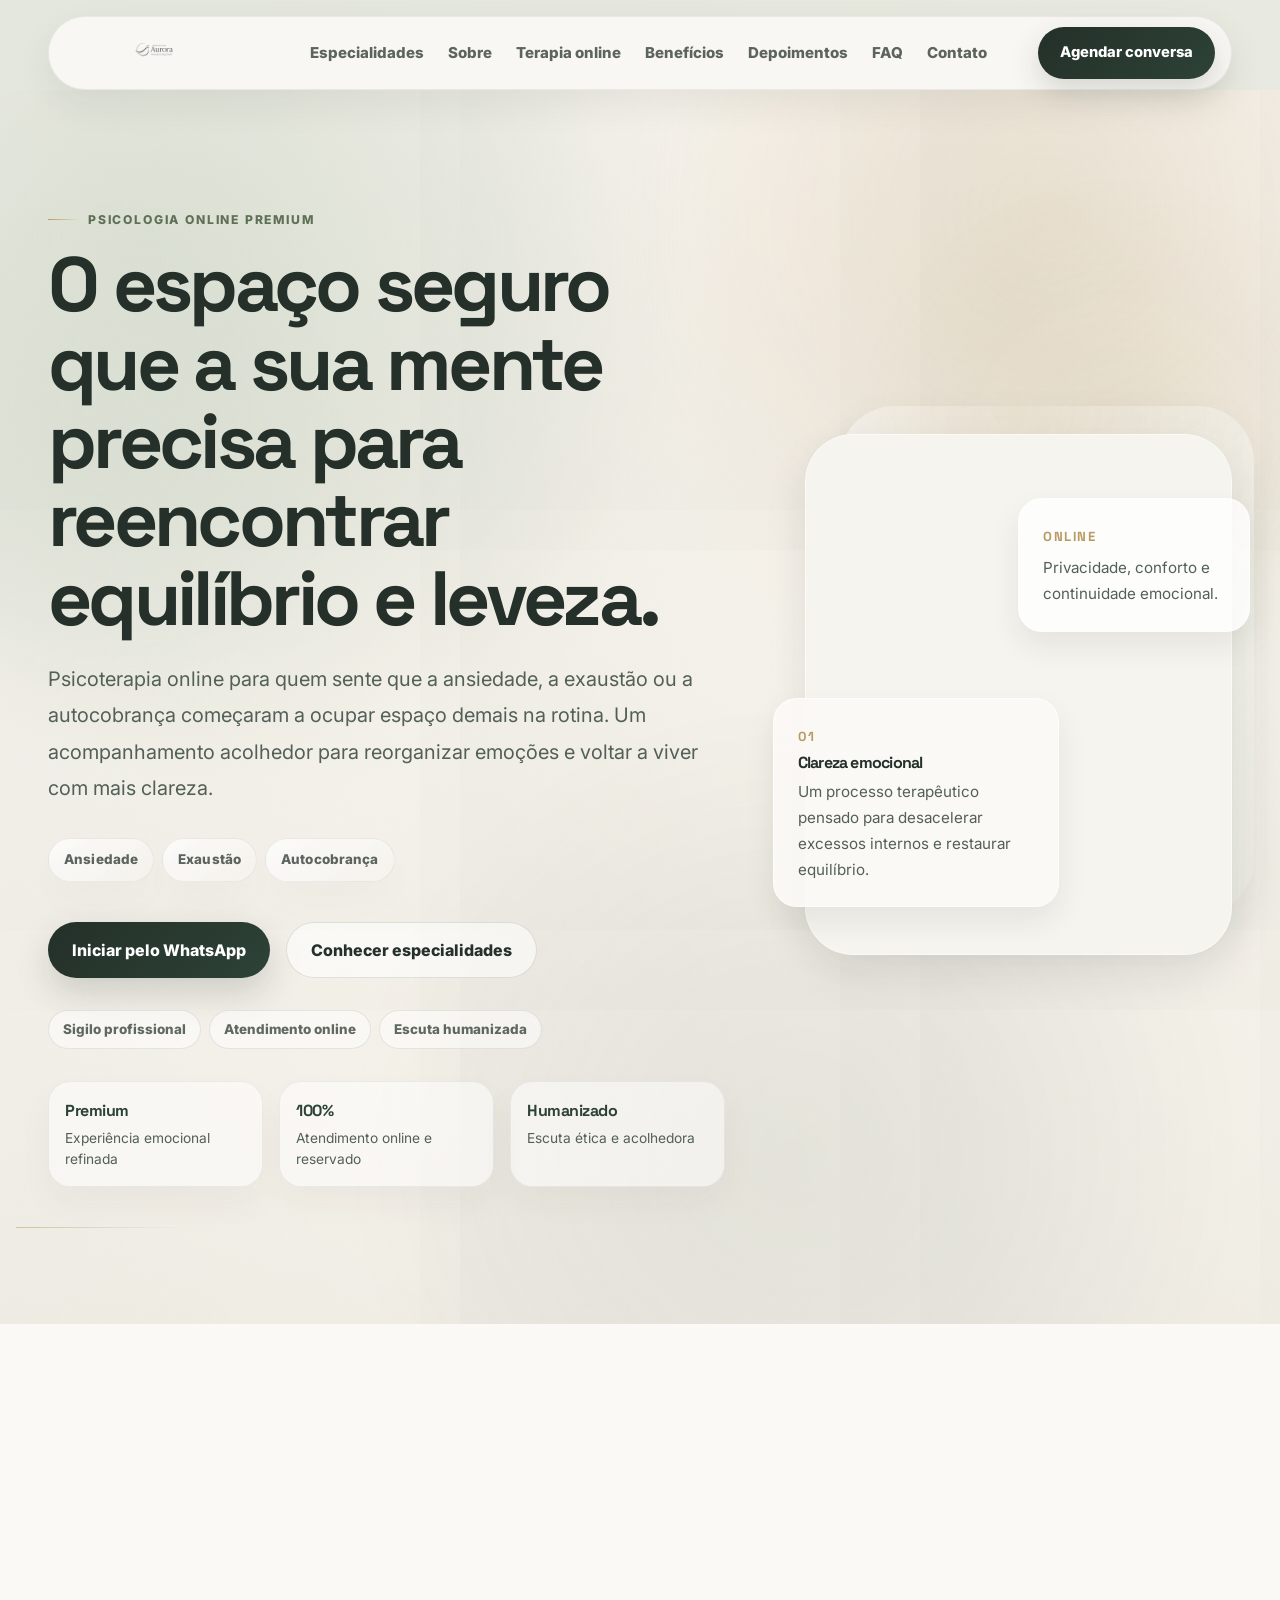
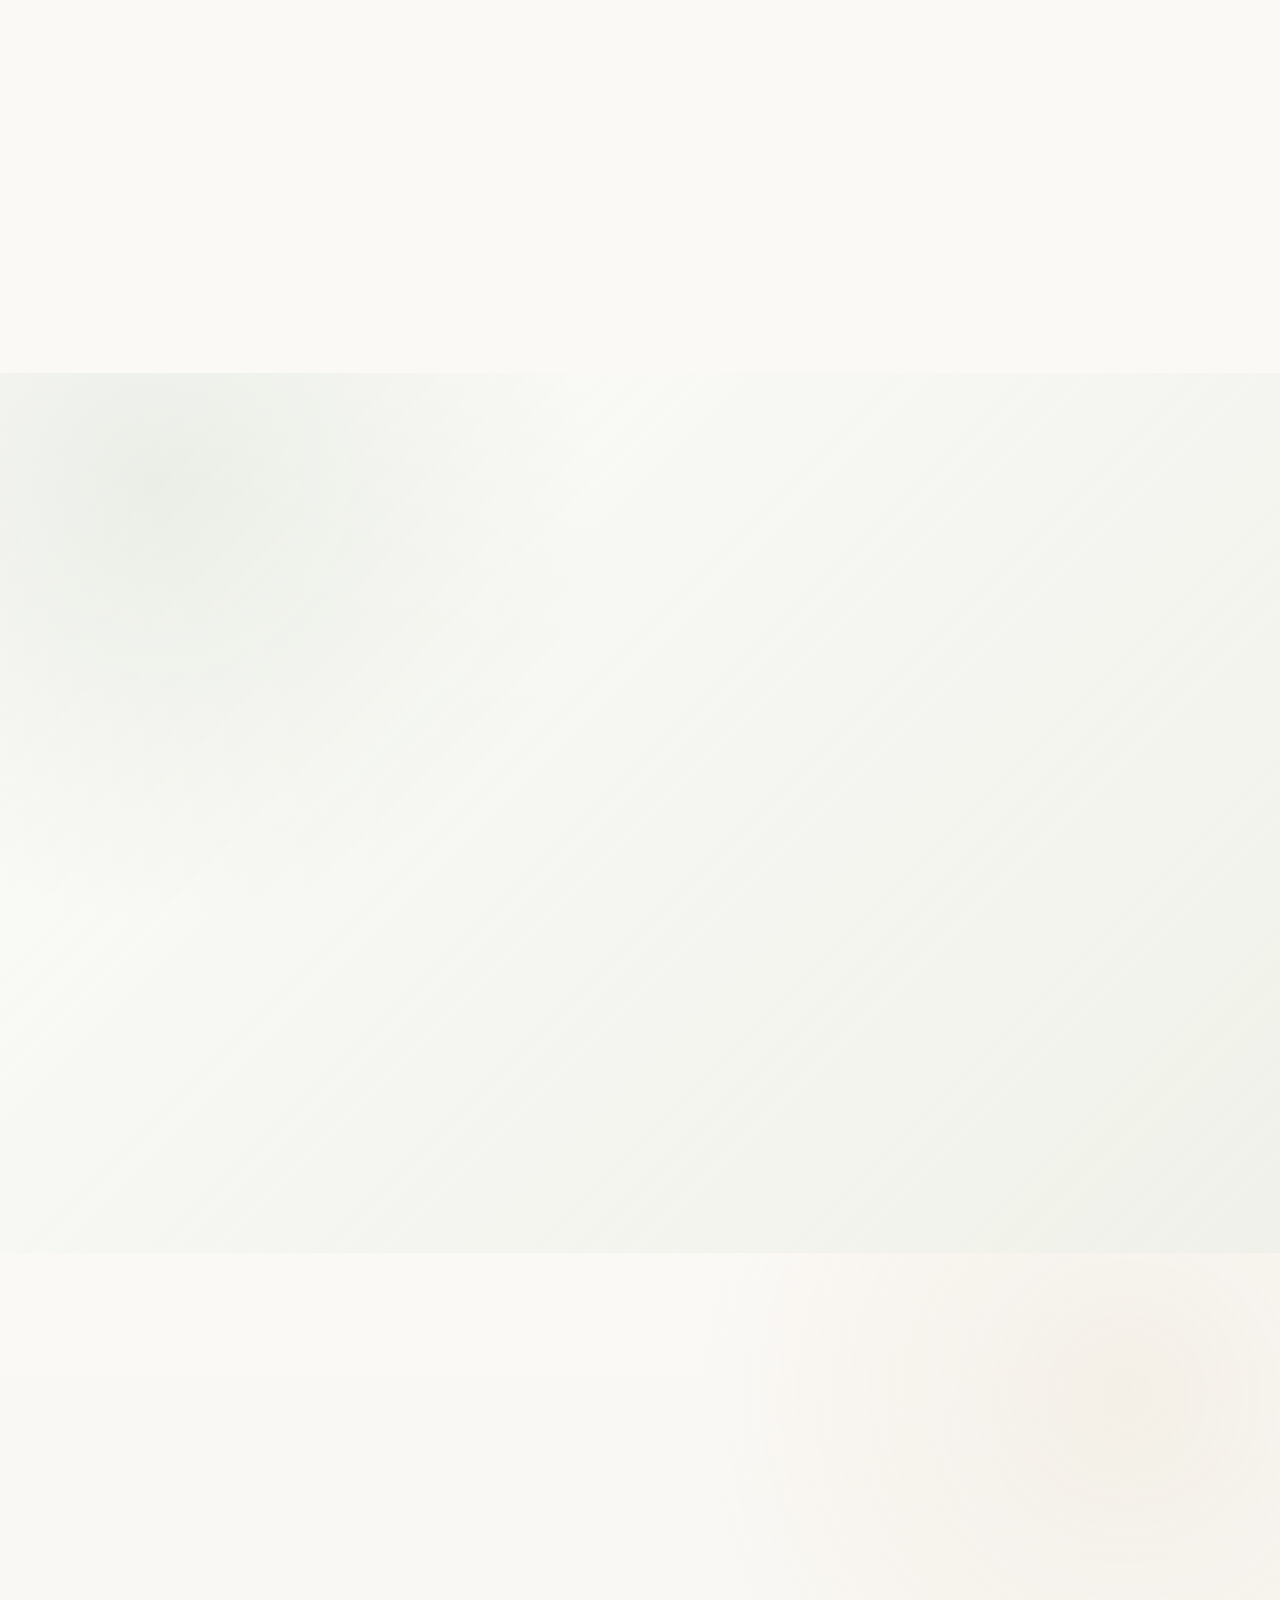
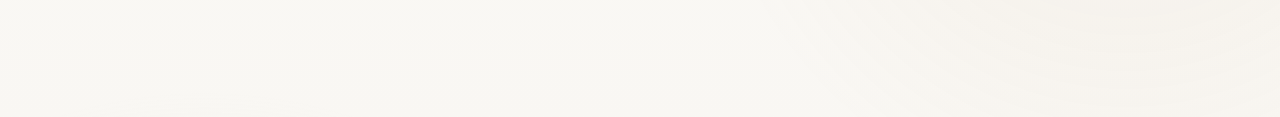
==== commit 5795f382: "refactor: aurora premium optimization update" ====
--- a/index.html
+++ b/index.html
@@ -26,7 +26,7 @@
     />
     <meta
       property="og:description"
-      content="O espaço seguro que sua mente precisa para reencontrar equilíbrio, clareza e leveza."
+      content="Psicoterapia online para ansiedade, exaustão e autocobrança. Um espaço seguro para reencontrar equilíbrio, clareza e leveza."
     />
     <meta property="og:type" content="website" />
     <meta property="og:url" content="https://institutopsiaurora.netlify.app/" />
@@ -40,7 +40,7 @@
     />
     <meta
       name="twitter:description"
-      content="Psicoterapia online com acolhimento, profundidade emocional e experiência premium."
+      content="Psicoterapia online para ansiedade, exaustão e autocobrança, com acolhimento, sigilo e experiência premium."
     />
     <meta name="twitter:image" content="./assets/images/seo/og-cover.webp" />
 
@@ -58,8 +58,8 @@
     <link
       rel="preload"
       as="image"
-      href="./assets/images/hero/hero-aurora-mobile.webp"
-      imagesrcset="./assets/images/hero/hero-aurora-mobile.webp 640w, ./assets/images/hero/hero-aurora-tablet.webp 1024w, ./assets/images/hero/hero-aurora.webp 1535w"
+      href="./assets/images/hero/hero-aurora-mobile.avif"
+      imagesrcset="./assets/images/hero/hero-aurora-mobile.avif 700w, ./assets/images/hero/hero-aurora-tablet.avif 1200w, ./assets/images/hero/hero-aurora.avif 1920w"
       imagesizes="(max-width: 640px) 92vw, (max-width: 1024px) 82vw, 42vw"
       fetchpriority="high"
     />
@@ -217,10 +217,28 @@
               </h1>
 
               <p>
-                Psicoterapia online com acolhimento, profundidade emocional e
-                uma experiência digital refinada para quem deseja reduzir
-                ansiedade, reorganizar emoções e viver com mais clareza.
-              </p>
+                Psicoterapia online para quem sente que a ansiedade, a exaustão
+                ou a autocobrança começaram a ocupar espaço demais na rotina. Um
+                acompanhamento acolhedor para reorganizar emoções e voltar a
+                viver com mais clareza.
+              </p>
+
+              <div
+                class="hero-pain-map"
+                aria-label="Principais dores acolhidas"
+              >
+                <article>
+                  <span>Ansiedade</span>
+                </article>
+
+                <article>
+                  <span>Exaustão</span>
+                </article>
+
+                <article>
+                  <span>Autocobrança</span>
+                </article>
+              </div>
 
               <div class="hero-actions">
                 <a
@@ -265,17 +283,30 @@
               <div class="hero-visual__frame">
                 <picture>
                   <source
+                    type="image/avif"
                     media="(max-width: 640px)"
-                    srcset="./assets/images/hero/hero-aurora-mobile.webp"
+                    srcset="./assets/images/hero/hero-aurora-mobile.avif"
                   />
 
                   <source
+                    type="image/avif"
                     media="(max-width: 1024px)"
-                    srcset="./assets/images/hero/hero-aurora-tablet.webp"
+                    srcset="./assets/images/hero/hero-aurora-tablet.avif"
                   />
 
+                  <source
+                    type="image/avif"
+                    srcset="./assets/images/hero/hero-aurora.avif"
+                  />
+
                   <img
-                    src="./assets/images/hero/hero-aurora.webp"
+                    src="./assets/images/hero/hero-aurora.avif"
+                    srcset="
+                      ./assets/images/hero/hero-aurora-mobile.avif  700w,
+                      ./assets/images/hero/hero-aurora-tablet.avif 1200w,
+                      ./assets/images/hero/hero-aurora.avif        1920w
+                    "
+                    sizes="(max-width: 640px) 92vw, (max-width: 1024px) 82vw, 42vw"
                     alt="Ambiente acolhedor e sofisticado representando terapia online"
                     class="hero-image"
                     width="680"
--- a/style.css
+++ b/style.css
@@ -1,3 +1,4 @@
+/* Instituto Aurora - CSS final otimizado | Performance, responsividade e visual premium */
 :root {
   --color-cream: #fbf9f6;
   --color-soft: #f6f4ef;
@@ -33,10 +34,10 @@
   --radius-lg: 32px;
   --radius-xl: 48px;
 
-  --shadow-soft: 0 18px 48px rgba(36, 48, 41, 0.07);
-  --shadow-card: 0 16px 40px rgba(36, 48, 41, 0.055);
-  --shadow-deep: 0 24px 64px rgba(36, 48, 41, 0.11);
-  --shadow-cinematic: 0 28px 78px rgba(23, 32, 27, 0.14);
+  --shadow-soft: 0 18px 42px rgba(23, 32, 27, 0.1);
+  --shadow-card: 0 20px 40px rgba(0, 0, 0, 0.02);
+  --shadow-deep: 0 20px 48px rgba(23, 32, 27, 0.1);
+  --shadow-cinematic: 0 18px 42px rgba(23, 32, 27, 0.1);
 
   --transition: 320ms cubic-bezier(0.22, 1, 0.36, 1);
   --transition-slow: 780ms cubic-bezier(0.16, 1, 0.3, 1);
@@ -320,11 +321,11 @@
   justify-content: space-between;
   gap: var(--space-3);
   padding: 10px 16px 10px 20px;
-  border: 1px solid rgba(36, 48, 41, 0.08);
+  border: 1px solid rgba(36, 48, 41, 0.07);
   border-radius: 999px;
   background: rgba(251, 249, 246, 0.9);
   box-shadow: 0 14px 36px rgba(36, 48, 41, 0.075);
-  backdrop-filter: blur(8px);
+  backdrop-filter: blur(6px);
   pointer-events: auto;
   transition:
     background var(--transition),
@@ -337,7 +338,7 @@
   min-height: 64px;
   background: rgba(251, 249, 246, 0.97);
   border-color: rgba(36, 48, 41, 0.09);
-  box-shadow: 0 14px 34px rgba(36, 48, 41, 0.1);
+  box-shadow: 0 14px 30px rgba(23, 32, 27, 0.08);
 }
 
 .logo {
@@ -554,6 +555,37 @@
   line-height: 1.82;
 }
 
+.hero-pain-map {
+  display: flex;
+  flex-wrap: wrap;
+  gap: var(--space-1);
+  margin-top: var(--space-4);
+}
+
+.hero-pain-map article {
+  min-height: 42px;
+  display: inline-flex;
+  align-items: center;
+  justify-content: center;
+  padding: 10px 15px;
+  border: 1px solid rgba(36, 48, 41, 0.07);
+  border-radius: 999px;
+  background: linear-gradient(
+    145deg,
+    rgba(255, 255, 255, 0.72),
+    rgba(246, 244, 239, 0.58)
+  );
+  box-shadow: 0 20px 40px rgba(0, 0, 0, 0.02);
+  contain: layout paint;
+}
+
+.hero-pain-map article span {
+  color: rgba(36, 48, 41, 0.74);
+  font-size: 0.84rem;
+  font-weight: 800;
+  letter-spacing: 0.01em;
+}
+
 .hero-actions {
   display: flex;
   flex-wrap: wrap;
@@ -591,7 +623,7 @@
 
 .hero-proof article {
   padding: 16px;
-  border: 1px solid rgba(36, 48, 41, 0.075);
+  border: 1px solid rgba(36, 48, 41, 0.07);
   border-radius: 22px;
   background: rgba(255, 255, 255, 0.52);
   box-shadow: 0 16px 34px rgba(36, 48, 41, 0.045);
@@ -640,7 +672,7 @@
       rgba(255, 255, 255, 0.48),
       rgba(216, 223, 211, 0.32)
     );
-  box-shadow: 0 28px 68px rgba(36, 48, 41, 0.095);
+  box-shadow: 0 18px 42px rgba(23, 32, 27, 0.08);
 }
 
 .hero-image {
@@ -654,13 +686,25 @@
   box-shadow: var(--shadow-cinematic);
 }
 
+.hero-image,
+.specialty-card img,
+.about-main,
+.about-floating,
+.therapy-main-image,
+.therapy-mockup,
+.testimonial-card img,
+.final-cta-image img,
+.contact-image img {
+  background: var(--color-soft);
+}
+
 .hero-card {
   position: absolute;
   padding: var(--space-3);
   border: 1px solid rgba(255, 255, 255, 0.58);
   border-radius: var(--radius-md);
   background: rgba(251, 249, 246, 0.92);
-  box-shadow: 0 14px 34px rgba(36, 48, 41, 0.1);
+  box-shadow: 0 14px 30px rgba(23, 32, 27, 0.08);
 }
 
 .hero-card span {
@@ -700,10 +744,7 @@
 .specialties,
 .benefits,
 .testimonials {
-  background:
-    linear-gradient(rgba(251, 249, 246, 0.96), rgba(251, 249, 246, 0.96)),
-    url("./assets/images/textures/noise.webp");
-  background-size: auto, 520px;
+  background: var(--color-cream);
 }
 
 .specialties {
@@ -740,7 +781,7 @@
   display: flex;
   flex-direction: column;
   overflow: hidden;
-  border: 1px solid rgba(36, 48, 41, 0.075);
+  border: 1px solid rgba(36, 48, 41, 0.07);
   border-radius: var(--radius-lg);
   background: linear-gradient(
     145deg,
@@ -842,7 +883,7 @@
     ),
     linear-gradient(145deg, var(--color-sage-deep), var(--color-sage-dark));
   border-color: rgba(255, 255, 255, 0.14);
-  box-shadow: 0 20px 52px rgba(36, 48, 41, 0.14);
+  box-shadow: 0 18px 42px rgba(23, 32, 27, 0.1);
 }
 
 .specialty-card--featured .specialty-card__content {
@@ -1008,7 +1049,7 @@
   border: 1px solid rgba(255, 255, 255, 0.56);
   border-radius: 32px;
   background: rgba(255, 255, 255, 0.74);
-  box-shadow: 0 16px 40px rgba(36, 48, 41, 0.1);
+  box-shadow: 0 14px 34px rgba(23, 32, 27, 0.08);
 }
 
 .therapy-steps {
@@ -1020,7 +1061,7 @@
 .therapy-steps article {
   position: relative;
   padding: var(--space-3);
-  border: 1px solid rgba(36, 48, 41, 0.075);
+  border: 1px solid rgba(36, 48, 41, 0.07);
   border-radius: var(--radius-md);
   background: rgba(255, 255, 255, 0.68);
   box-shadow: var(--shadow-card);
@@ -1064,7 +1105,7 @@
 
 .benefit-card,
 .testimonial-card {
-  border: 1px solid rgba(36, 48, 41, 0.075);
+  border: 1px solid rgba(36, 48, 41, 0.07);
   border-radius: var(--radius-lg);
   background: rgba(255, 255, 255, 0.74);
   box-shadow: var(--shadow-card);
@@ -1201,7 +1242,7 @@
 
 .faq-item {
   overflow: hidden;
-  border: 1px solid rgba(36, 48, 41, 0.075);
+  border: 1px solid rgba(36, 48, 41, 0.07);
   border-radius: var(--radius-md);
   background: rgba(255, 255, 255, 0.74);
   box-shadow: var(--shadow-card);
@@ -1308,7 +1349,7 @@
   inset: 0;
   background-image: url("./assets/images/textures/noise.webp");
   background-size: 520px;
-  opacity: 0.055;
+  opacity: 0.035;
   pointer-events: none;
 }
 
@@ -1361,7 +1402,7 @@
   align-items: center;
   gap: var(--space-2);
   padding: 16px 20px;
-  border: 1px solid rgba(36, 48, 41, 0.075);
+  border: 1px solid rgba(36, 48, 41, 0.07);
   border-radius: 28px;
   background: linear-gradient(
     145deg,
@@ -1448,7 +1489,7 @@
   inset: 0;
   background-image: url("./assets/images/textures/noise.webp");
   background-size: 520px;
-  opacity: 0.045;
+  opacity: 0.03;
   pointer-events: none;
 }
 
@@ -1647,7 +1688,7 @@
     display: grid;
     gap: 0;
     padding: var(--space-2);
-    border: 1px solid rgba(36, 48, 41, 0.08);
+    border: 1px solid rgba(36, 48, 41, 0.07);
     border-radius: 28px;
     background: rgba(251, 249, 246, 0.98);
     box-shadow: var(--shadow-soft);
@@ -1809,6 +1850,20 @@
     width: 100%;
   }
 
+  .hero-pain-map {
+    width: 100%;
+    display: grid;
+    grid-template-columns: 1fr;
+    gap: 8px;
+  }
+
+  .hero-pain-map article {
+    min-height: 40px;
+    width: 100%;
+    background: rgba(255, 255, 255, 0.62);
+    box-shadow: var(--shadow-card);
+  }
+
   .hero-trust {
     gap: 8px;
   }
@@ -1865,7 +1920,8 @@
   .therapy-steps article,
   .faq-item,
   .contact-social,
-  .hero-proof article {
+  .hero-proof article,
+  .hero-pain-map article {
     box-shadow: var(--shadow-card);
   }
 
@@ -2002,4 +2058,28 @@
     opacity: 1;
     transform: none;
   }
-}
+
+  .hero__bg {
+    transform: none !important;
+    will-change: auto !important;
+  }
+}
+/* ===== WhatsApp Float Reveal Fix ===== */
+
+.whatsapp-float {
+  opacity: 0;
+  visibility: hidden;
+  pointer-events: none;
+  transform: translateY(16px) scale(0.96);
+  transition:
+    opacity 320ms cubic-bezier(0.22, 1, 0.36, 1),
+    transform 320ms cubic-bezier(0.22, 1, 0.36, 1),
+    visibility 320ms;
+}
+
+.whatsapp-float.is-visible {
+  opacity: 1;
+  visibility: visible;
+  pointer-events: auto;
+  transform: translateY(0) scale(1);
+}
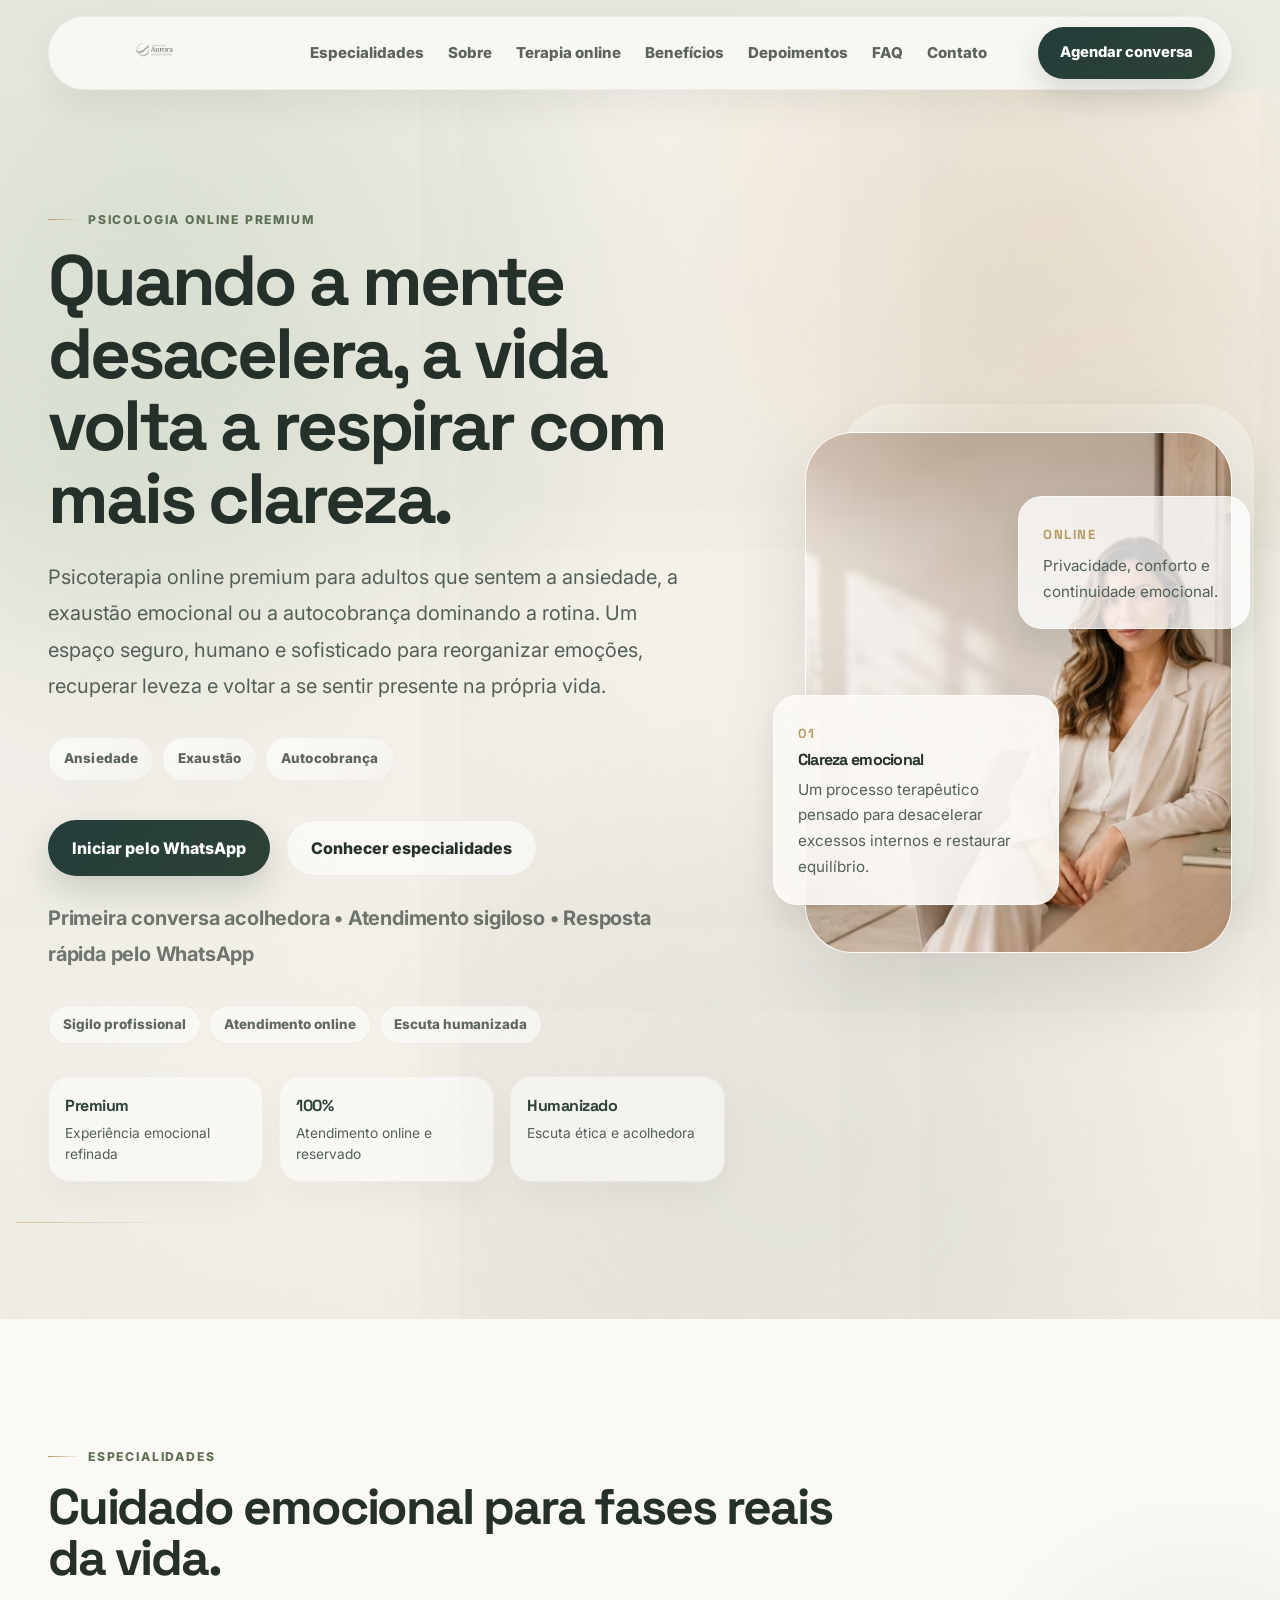
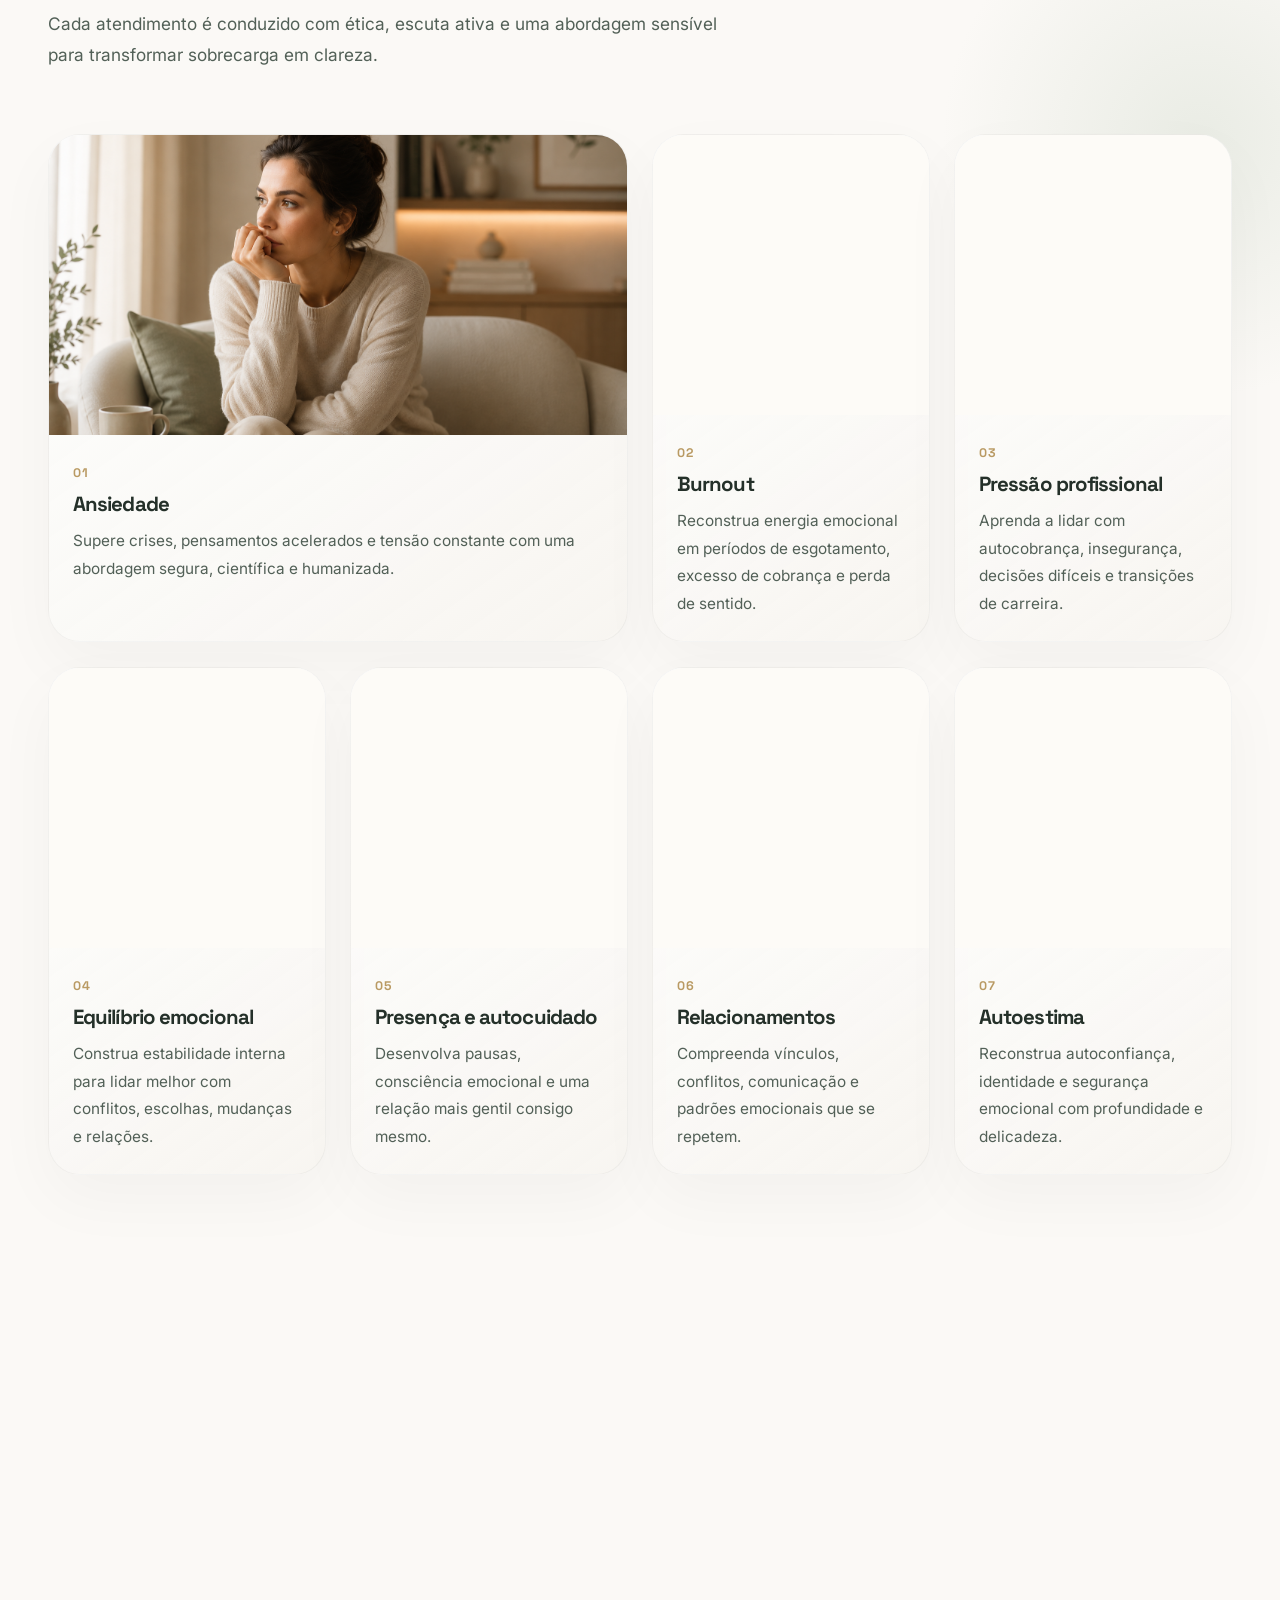
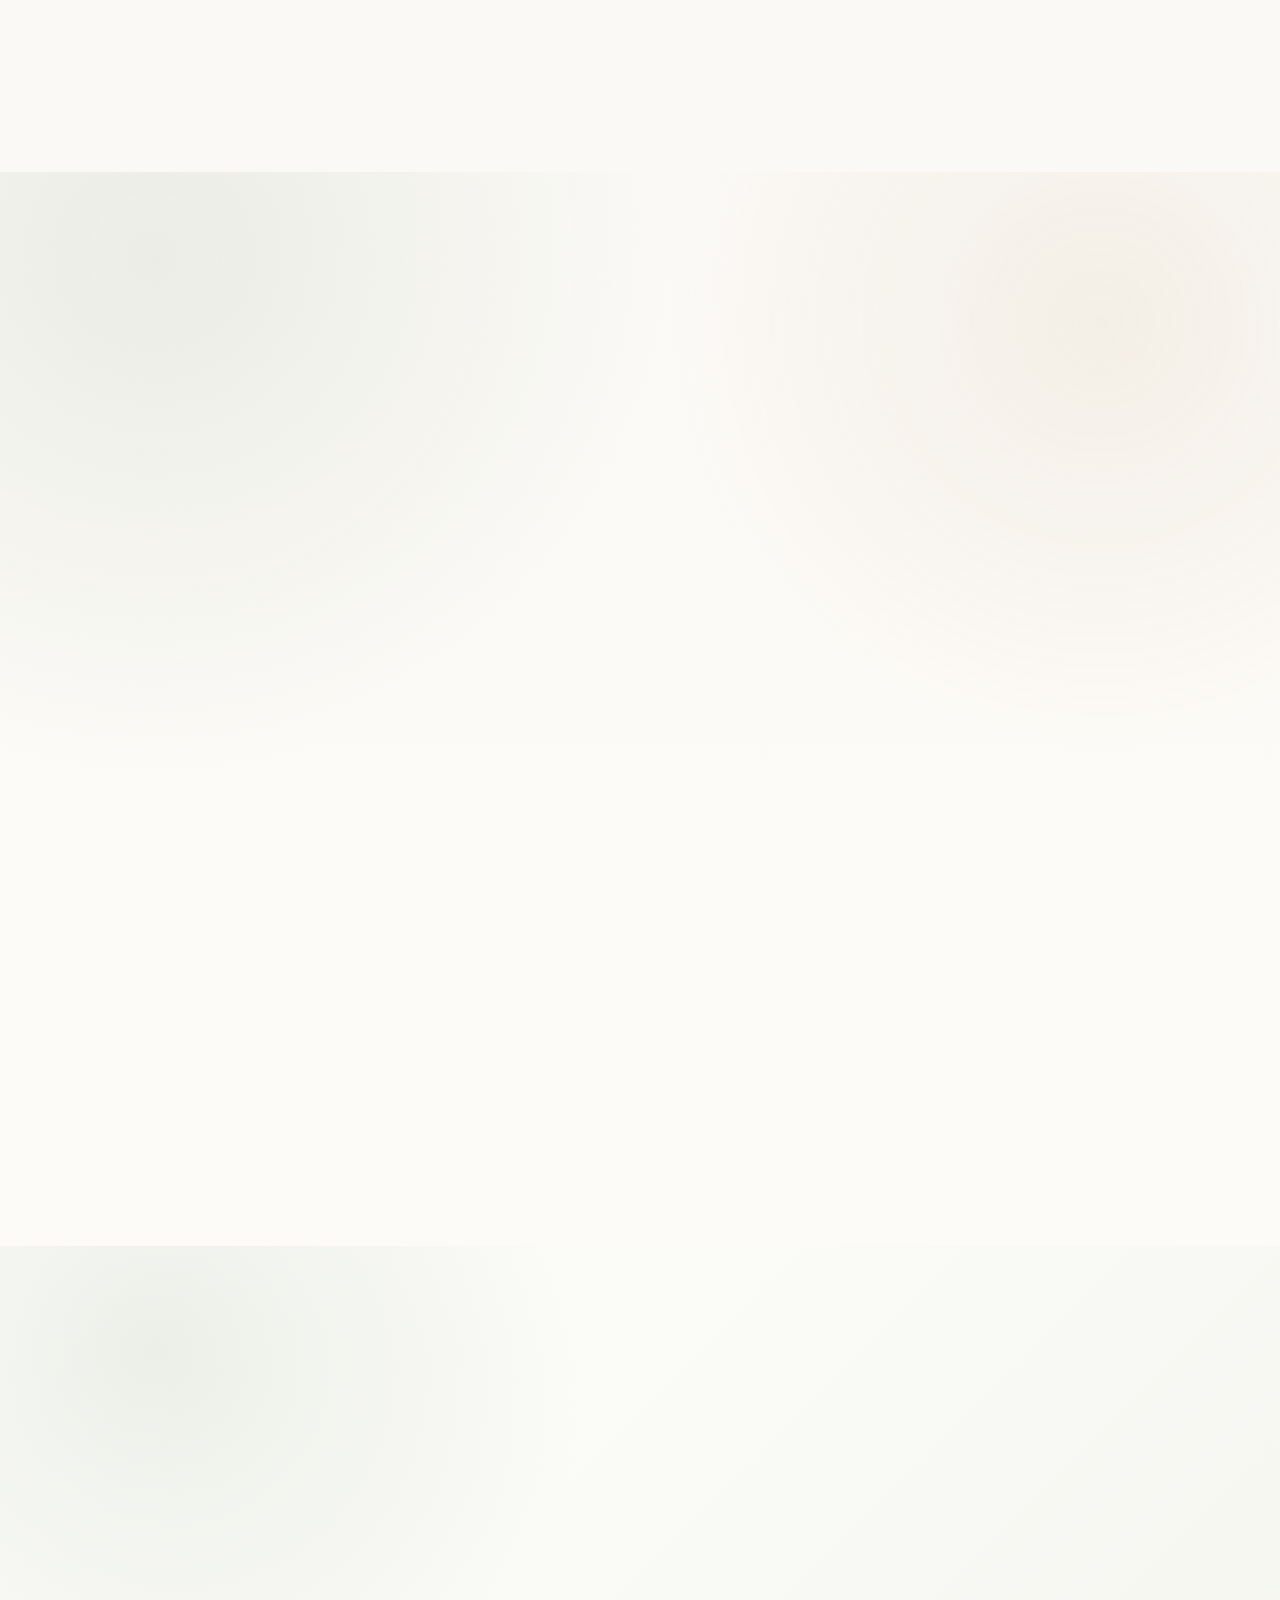
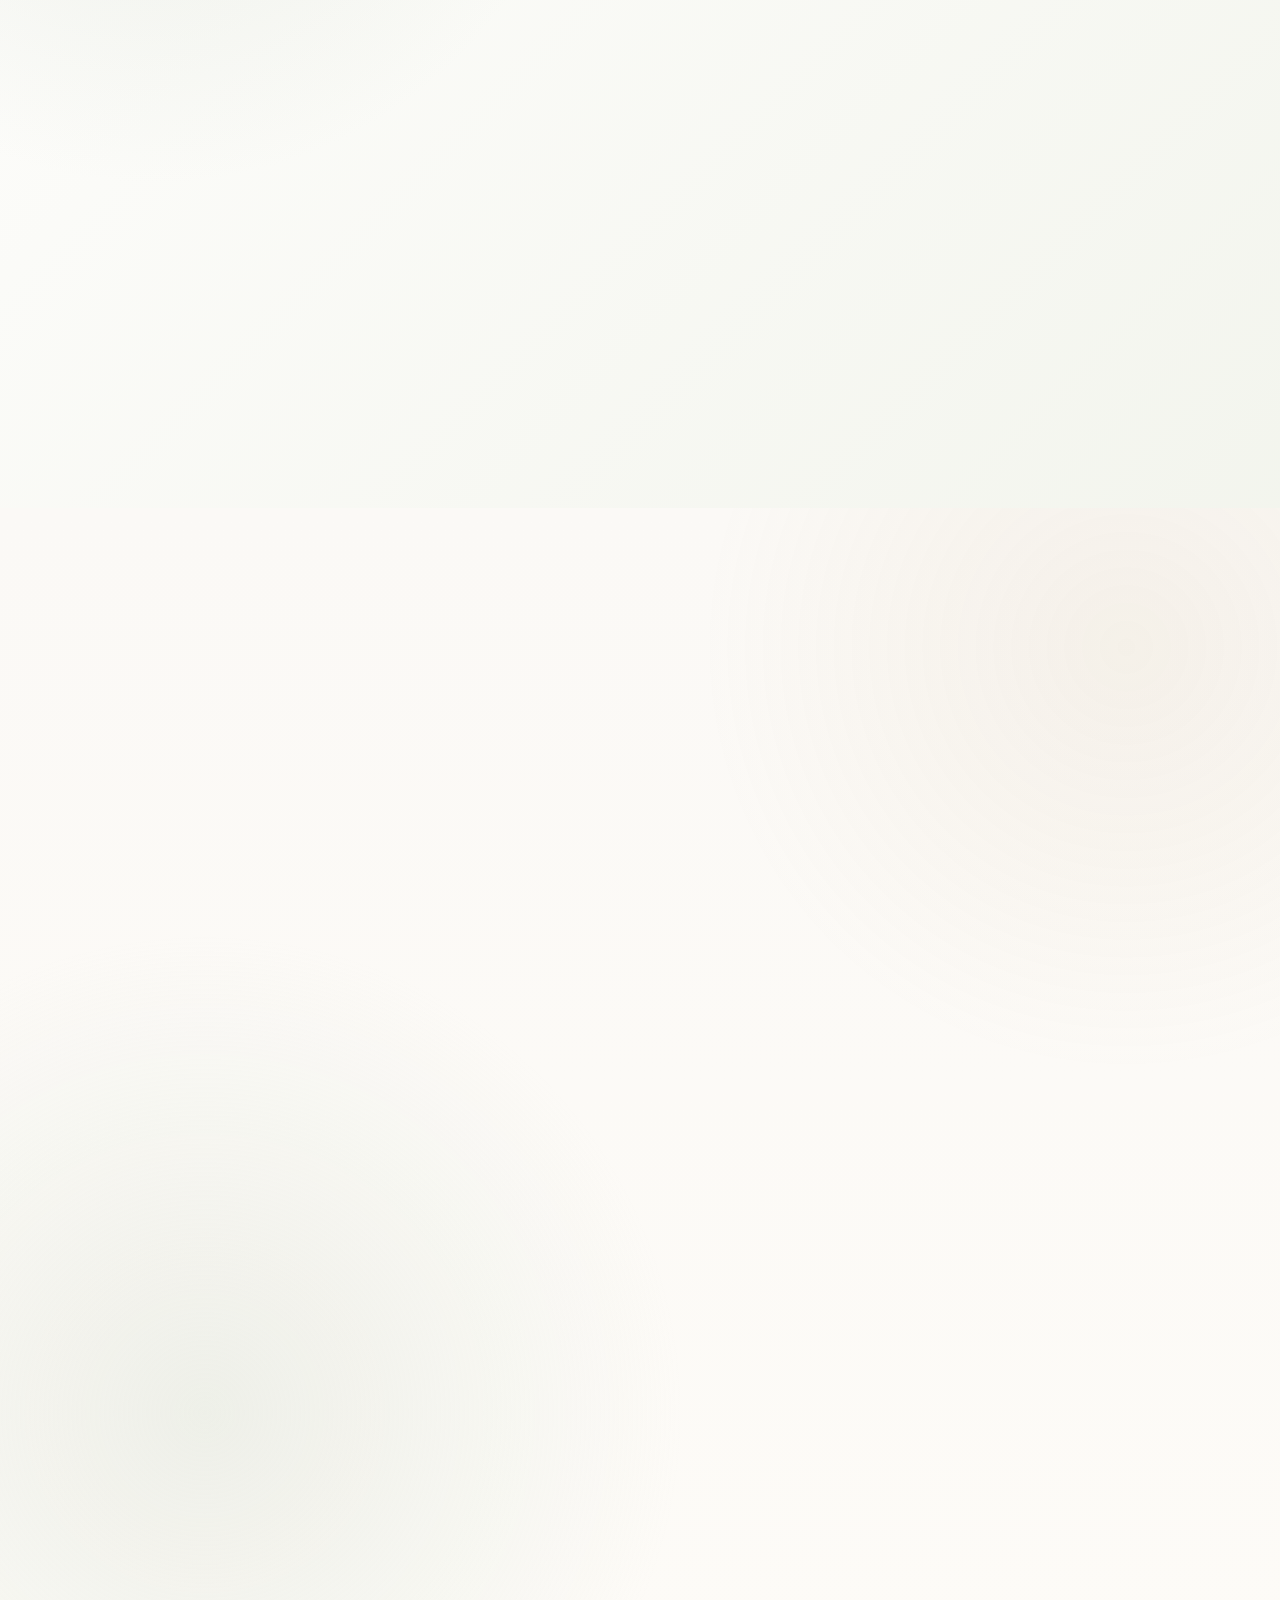
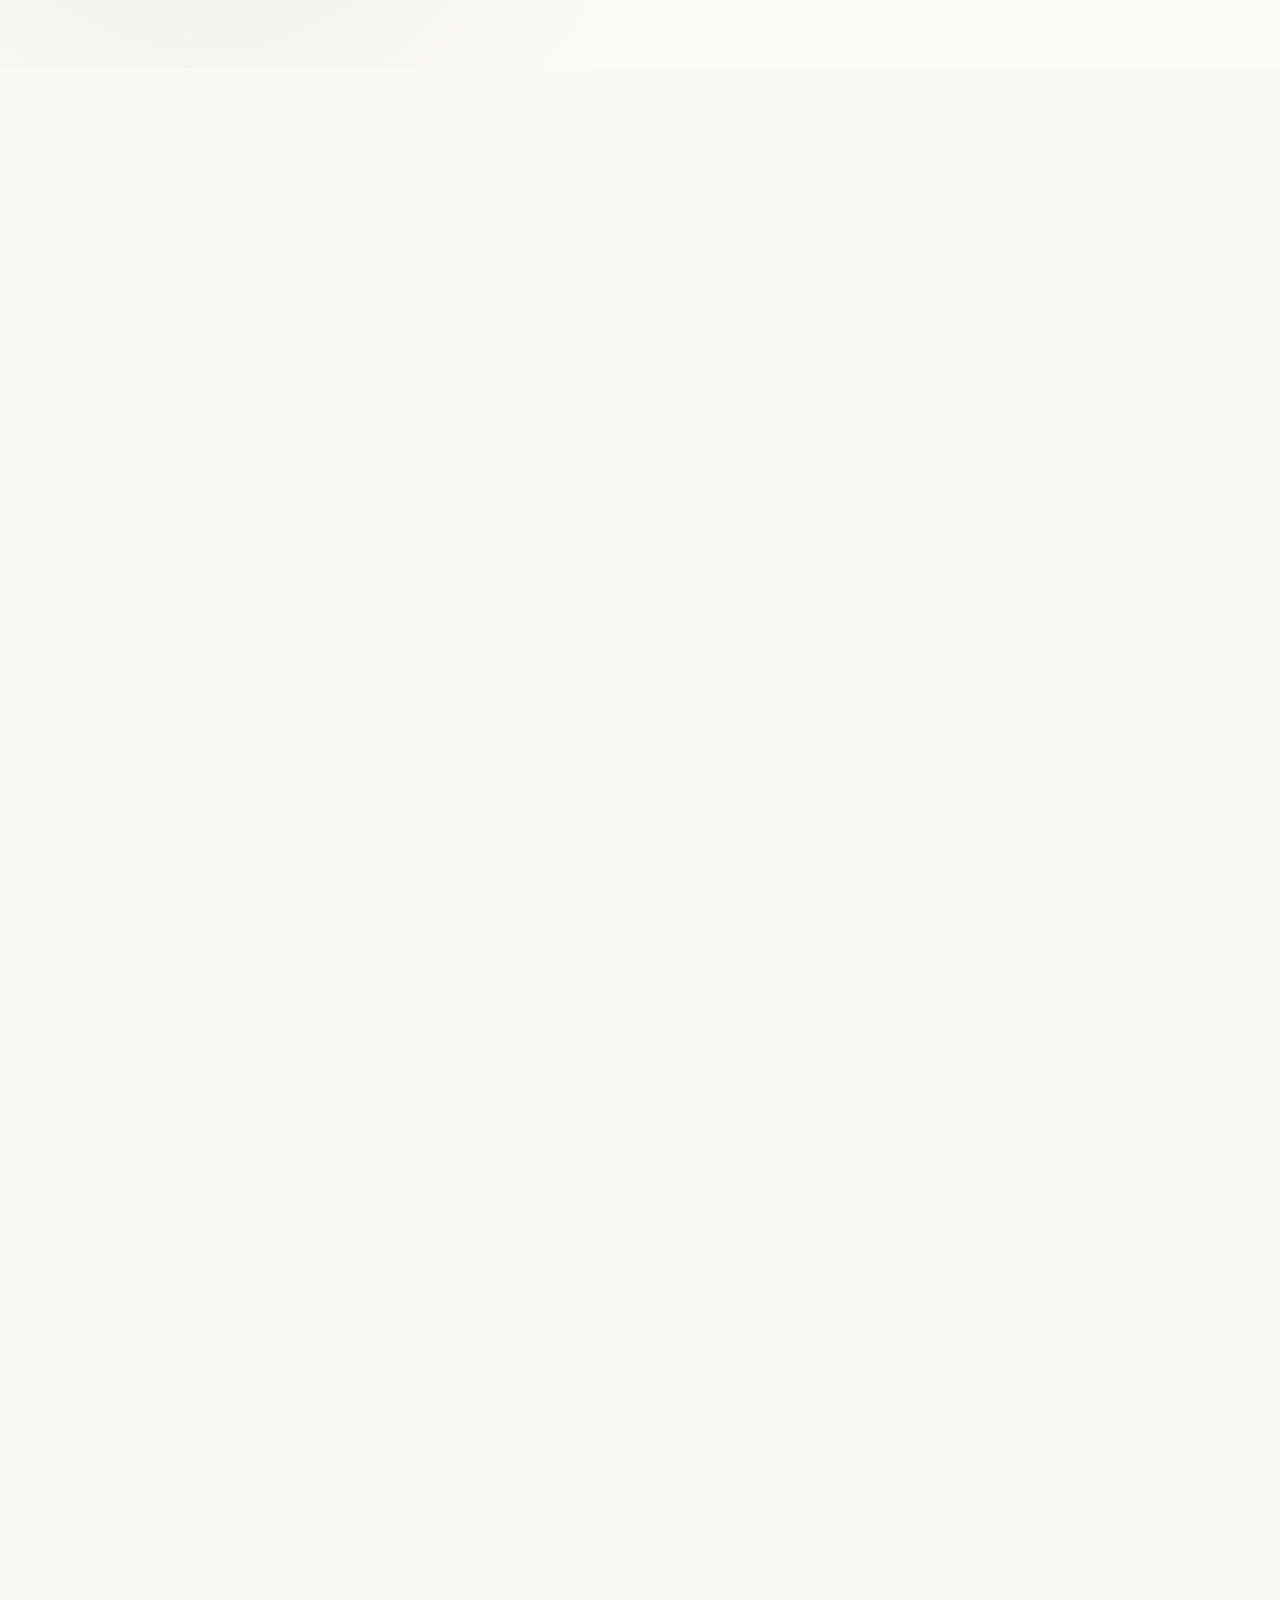
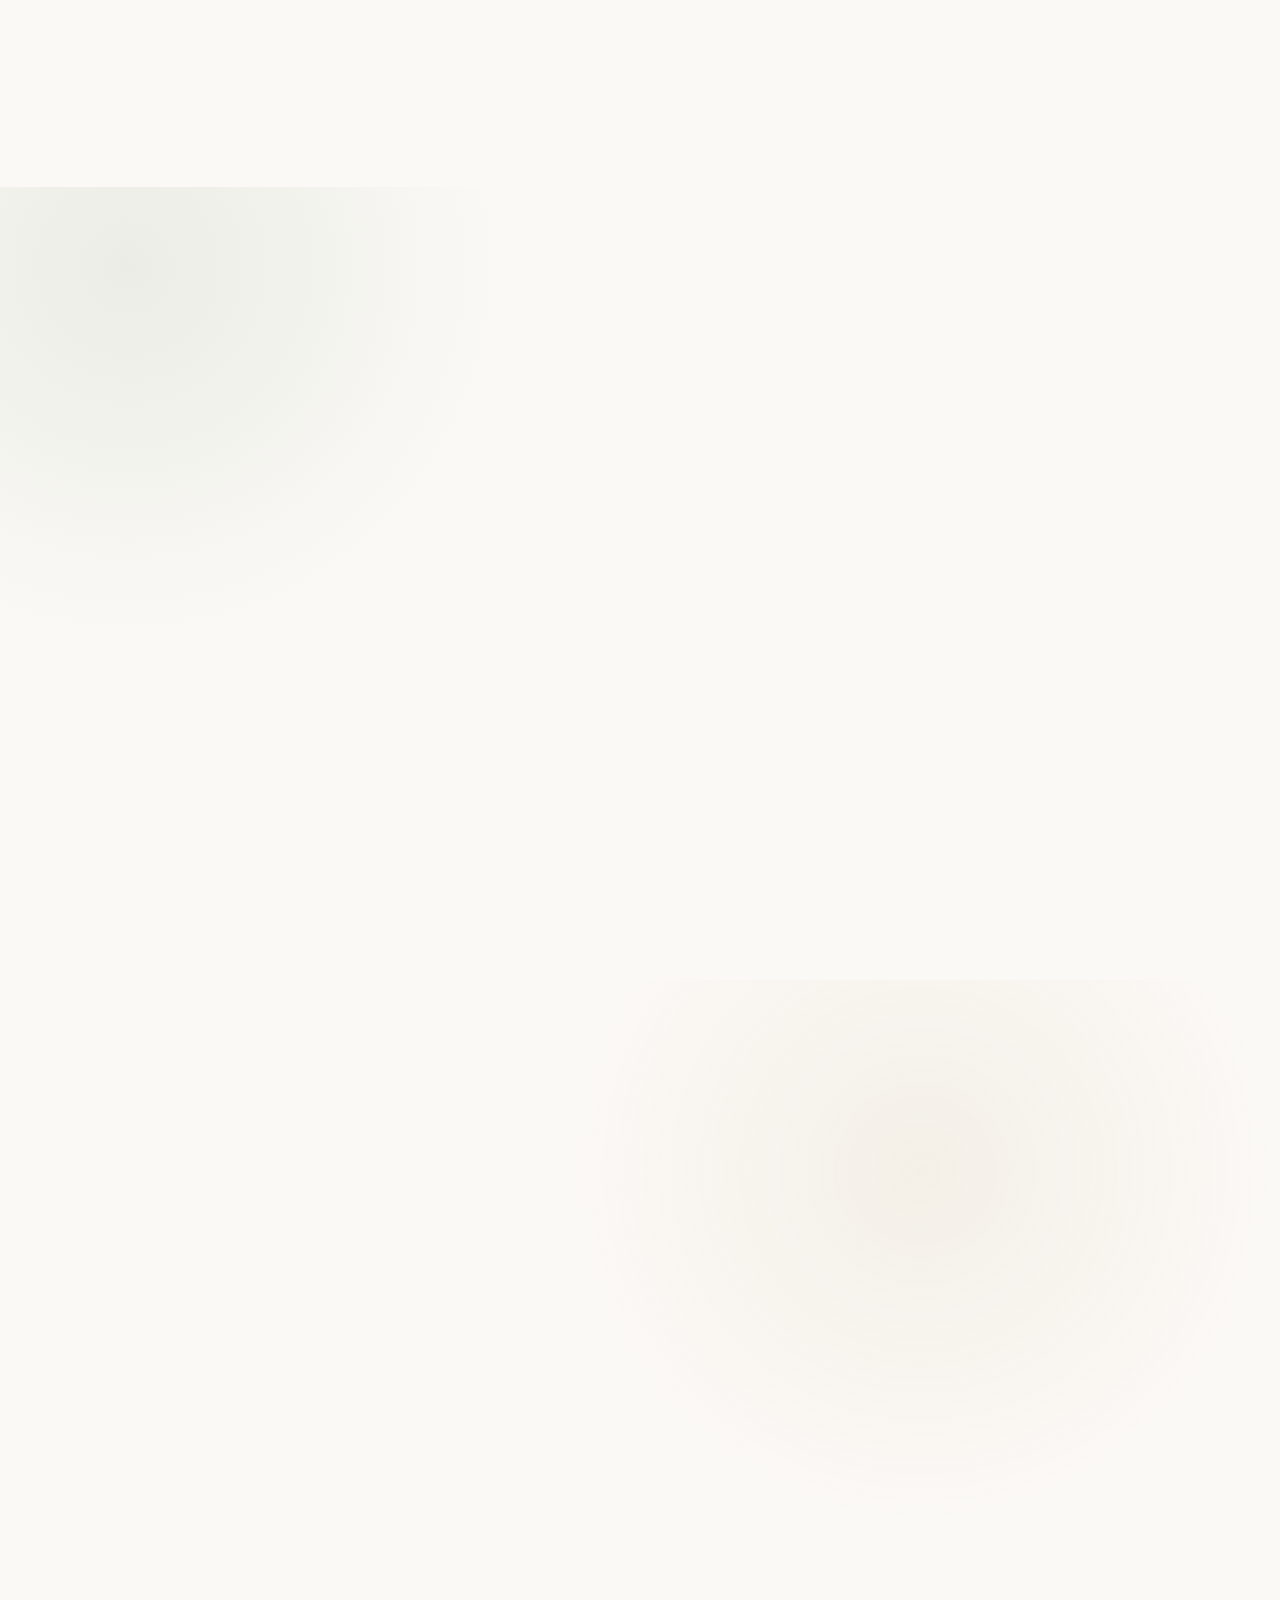
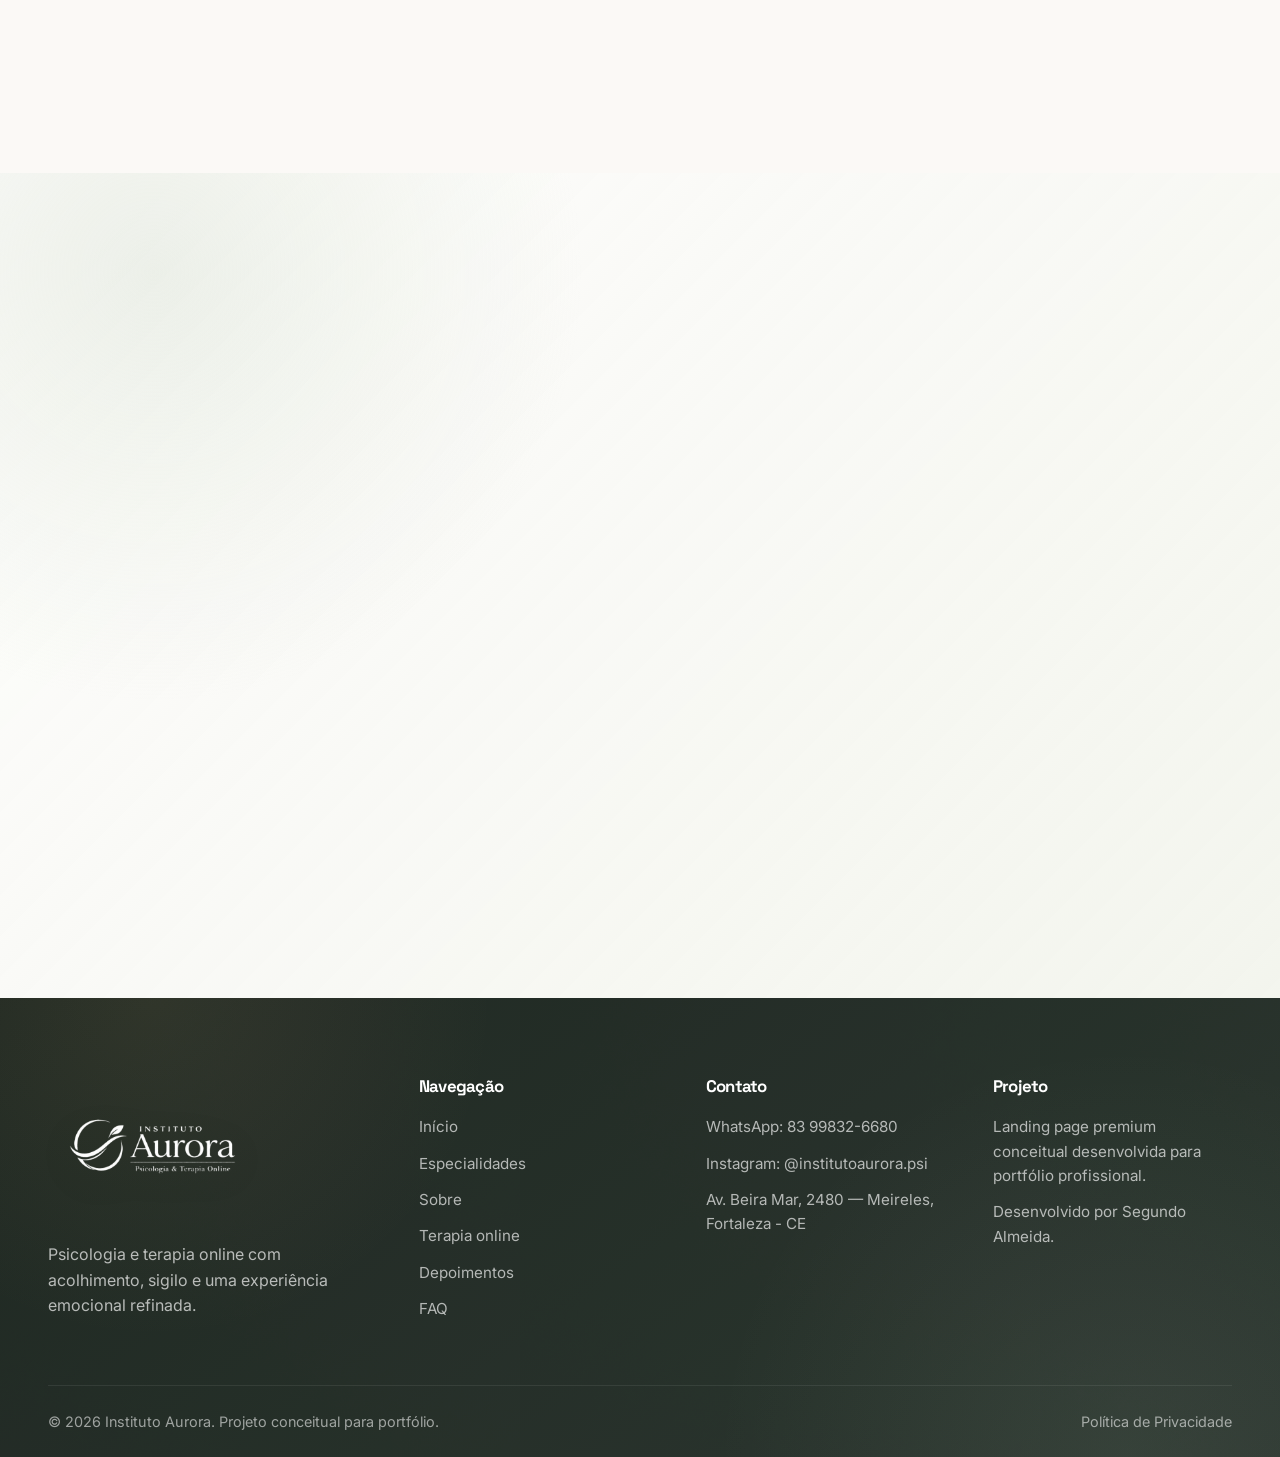
==== commit 0d4212f1: "feat: aurora v2 premium cinematic update" ====
--- a/index.html
+++ b/index.html
@@ -212,15 +212,15 @@
               <span class="section-label">Psicologia online premium</span>
 
               <h1 id="hero-title">
-                O espaço seguro que a sua mente precisa para reencontrar
-                equilíbrio e leveza.
+                Quando a mente desacelera, a vida volta a respirar com mais
+                clareza.
               </h1>
 
               <p>
-                Psicoterapia online para quem sente que a ansiedade, a exaustão
-                ou a autocobrança começaram a ocupar espaço demais na rotina. Um
-                acompanhamento acolhedor para reorganizar emoções e voltar a
-                viver com mais clareza.
+                Psicoterapia online premium para adultos que sentem a ansiedade,
+                a exaustão emocional ou a autocobrança dominando a rotina. Um
+                espaço seguro, humano e sofisticado para reorganizar emoções,
+                recuperar leveza e voltar a se sentir presente na própria vida.
               </p>
 
               <div
@@ -254,6 +254,11 @@
                   Conhecer especialidades
                 </a>
               </div>
+
+              <p class="hero-microcopy">
+                Primeira conversa acolhedora • Atendimento sigiloso • Resposta
+                rápida pelo WhatsApp
+              </p>
 
               <div class="hero-trust" aria-label="Diferenciais do atendimento">
                 <span>Sigilo profissional</span>
@@ -511,6 +516,63 @@
         </div>
       </section>
 
+      <section class="authority-section" aria-labelledby="authority-title">
+        <div class="container">
+          <div class="authority-grid">
+            <div class="authority-content reveal">
+              <span class="section-label">Quem somos</span>
+
+              <h2 id="authority-title">
+                Uma experiência terapêutica construída para unir acolhimento
+                humano, profundidade emocional e segurança profissional.
+              </h2>
+
+              <p>
+                O Instituto Aurora foi pensado para adultos que desejam um
+                espaço emocionalmente seguro, visualmente acolhedor e conduzido
+                com seriedade clínica.
+              </p>
+
+              <p>
+                Cada atendimento é estruturado para oferecer escuta ativa,
+                acompanhamento ético e uma experiência online organizada,
+                discreta e confortável.
+              </p>
+
+              <div class="authority-highlights">
+                <article>
+                  <strong>Abordagem humanizada</strong>
+                  <span>Escuta ética, respeitosa e sem julgamentos.</span>
+                </article>
+
+                <article>
+                  <strong>Atendimento online premium</strong>
+                  <span>Privacidade, conforto e continuidade emocional.</span>
+                </article>
+
+                <article>
+                  <strong>Experiência acolhedora</strong>
+                  <span
+                    >Um ambiente criado para transmitir calma e segurança.</span
+                  >
+                </article>
+              </div>
+            </div>
+
+            <div class="authority-image reveal">
+              <img
+                src="./assets/images/about/about-aurora.webp"
+                alt="Ambiente sofisticado e acolhedor do Instituto Aurora"
+                width="620"
+                height="720"
+                loading="lazy"
+                decoding="async"
+              />
+            </div>
+          </div>
+        </div>
+      </section>
+
       <section class="about" id="sobre" aria-labelledby="about-title">
         <div class="container">
           <div class="about-grid">
@@ -737,8 +799,8 @@
                 decoding="async"
               />
               <p>
-                “A experiência transmitiu segurança desde o primeiro contato.
-                Tudo foi claro, leve e acolhedor.”
+                “Pela primeira vez em muito tempo senti que podia desacelerar
+                sem medo de ser julgada.”
               </p>
               <strong>Marina L.</strong>
               <span>Atendimento online</span>
@@ -754,8 +816,8 @@
                 decoding="async"
               />
               <p>
-                “Senti cuidado em cada detalhe, desde o agendamento até o ritmo
-                das sessões.”
+                “O acolhimento começou antes mesmo da primeira sessão. Tudo
+                transmitia calma, organização e segurança.”
               </p>
               <strong>Renata C.</strong>
               <span>Processo terapêutico</span>
@@ -771,8 +833,8 @@
                 decoding="async"
               />
               <p>
-                “Foi importante encontrar um espaço onde eu pudesse falar com
-                privacidade e sem pressa.”
+                “A terapia me ajudou a reorganizar pensamentos, reduzir a
+                autocobrança e voltar a respirar com mais leveza.”
               </p>
               <strong>Helena M.</strong>
               <span>Saúde emocional</span>
@@ -842,6 +904,55 @@
                   </p>
                 </div>
               </article>
+
+              <article class="faq-item">
+                <button
+                  class="faq-question"
+                  type="button"
+                  aria-expanded="false"
+                >
+                  Como o sigilo é garantido na terapia online?
+                </button>
+                <div class="faq-answer">
+                  <p>
+                    As sessões acontecem em ambiente digital seguro, preservando
+                    privacidade, ética profissional e confidencialidade.
+                  </p>
+                </div>
+              </article>
+
+              <article class="faq-item">
+                <button
+                  class="faq-question"
+                  type="button"
+                  aria-expanded="false"
+                >
+                  Qual costuma ser a frequência das sessões?
+                </button>
+                <div class="faq-answer">
+                  <p>
+                    A frequência é definida de forma personalizada, respeitando
+                    necessidades emocionais, rotina e objetivos terapêuticos.
+                  </p>
+                </div>
+              </article>
+
+              <article class="faq-item">
+                <button
+                  class="faq-question"
+                  type="button"
+                  aria-expanded="false"
+                >
+                  Existe possibilidade de reembolso por convênio?
+                </button>
+                <div class="faq-answer">
+                  <p>
+                    Alguns convênios oferecem reembolso parcial mediante recibo.
+                    As orientações podem ser esclarecidas durante o primeiro
+                    contato.
+                  </p>
+                </div>
+              </article>
             </div>
           </div>
         </div>
@@ -854,7 +965,8 @@
               <span class="section-label">Comece com leveza</span>
 
               <h2 id="final-cta-title">
-                Você não precisa organizar tudo sozinho antes de pedir ajuda.
+                Talvez a sua mente não precise de mais cobrança. Talvez precise
+                apenas de um espaço seguro para respirar.
               </h2>
 
               <p>
--- a/style.css
+++ b/style.css
@@ -1,11 +1,14 @@
-/* Instituto Aurora - CSS final otimizado | Performance, responsividade e visual premium */
+/* Instituto Aurora - CSS Versão 2 Premium | Design, copy, autoridade e experiência high-ticket */
 :root {
   --color-cream: #fbf9f6;
-  --color-soft: #f6f4ef;
+  --color-soft: #fdfbf7;
+  --color-sand: #f6f1e9;
   --color-sage: #d8dfd3;
   --color-sage-light: #edf2e9;
   --color-sage-dark: #5f7056;
   --color-sage-deep: #2d4236;
+  --color-petrol: #243d3a;
+  --color-petrol-soft: #31514d;
   --color-gold: #b99a63;
   --color-gold-soft: #d7bf8b;
   --color-text: #243029;
@@ -34,10 +37,10 @@
   --radius-lg: 32px;
   --radius-xl: 48px;
 
-  --shadow-soft: 0 18px 42px rgba(23, 32, 27, 0.1);
-  --shadow-card: 0 20px 40px rgba(0, 0, 0, 0.02);
-  --shadow-deep: 0 20px 48px rgba(23, 32, 27, 0.1);
-  --shadow-cinematic: 0 18px 42px rgba(23, 32, 27, 0.1);
+  --shadow-soft: 0 24px 64px rgba(0, 0, 0, 0.035);
+  --shadow-card: 0 24px 64px rgba(0, 0, 0, 0.035);
+  --shadow-deep: 0 28px 72px rgba(23, 32, 27, 0.1);
+  --shadow-cinematic: 0 32px 86px rgba(23, 32, 27, 0.12);
 
   --transition: 320ms cubic-bezier(0.22, 1, 0.36, 1);
   --transition-slow: 780ms cubic-bezier(0.16, 1, 0.3, 1);
@@ -149,17 +152,17 @@
   margin: 0;
   font-family: var(--font-heading);
   color: var(--color-text);
-  letter-spacing: -0.048em;
+  letter-spacing: -0.044em;
   line-height: 1.02;
 }
 
 h1 {
   max-width: 880px;
-  font-size: clamp(3.2rem, 6vw, 6.35rem);
+  font-size: clamp(2.85rem, 5.55vw, 6rem);
 }
 
 h2 {
-  font-size: clamp(2.35rem, 4.25vw, 4.45rem);
+  font-size: clamp(2.15rem, 3.9vw, 4.15rem);
 }
 
 h3 {
@@ -220,11 +223,15 @@
 
 .btn:hover,
 .btn:focus-visible {
-  transform: translateY(-3px);
+  transform: translateY(-2px) scale(1.02);
 }
 
 .btn-primary {
-  background: linear-gradient(135deg, rgba(36, 48, 41, 1), rgba(45, 66, 54, 1));
+  background: linear-gradient(
+    135deg,
+    var(--color-petrol),
+    var(--color-sage-deep)
+  );
   color: var(--color-white);
   box-shadow: 0 14px 34px rgba(36, 48, 41, 0.18);
 }
@@ -235,7 +242,7 @@
 }
 
 .btn-secondary {
-  border: 1px solid rgba(36, 48, 41, 0.13);
+  border: 1px solid rgba(0, 0, 0, 0.06);
   background: rgba(255, 255, 255, 0.58);
   color: var(--color-text);
 }
@@ -321,7 +328,7 @@
   justify-content: space-between;
   gap: var(--space-3);
   padding: 10px 16px 10px 20px;
-  border: 1px solid rgba(36, 48, 41, 0.07);
+  border: 1px solid rgba(0, 0, 0, 0.04);
   border-radius: 999px;
   background: rgba(251, 249, 246, 0.9);
   box-shadow: 0 14px 36px rgba(36, 48, 41, 0.075);
@@ -398,7 +405,11 @@
   justify-content: center;
   padding: 14px 22px;
   border-radius: 999px;
-  background: linear-gradient(135deg, rgba(36, 48, 41, 1), rgba(45, 66, 54, 1));
+  background: linear-gradient(
+    135deg,
+    var(--color-petrol),
+    var(--color-sage-deep)
+  );
   color: var(--color-white);
   font-size: 0.92rem;
   font-weight: 800;
@@ -568,7 +579,7 @@
   align-items: center;
   justify-content: center;
   padding: 10px 15px;
-  border: 1px solid rgba(36, 48, 41, 0.07);
+  border: 1px solid rgba(0, 0, 0, 0.04);
   border-radius: 999px;
   background: linear-gradient(
     145deg,
@@ -593,6 +604,15 @@
   margin-top: var(--space-5);
 }
 
+.hero-microcopy {
+  max-width: 620px;
+  margin-top: var(--space-2);
+  color: rgba(36, 48, 41, 0.64);
+  font-size: 0.9rem;
+  font-weight: 700;
+  letter-spacing: -0.01em;
+}
+
 .hero-trust {
   display: flex;
   flex-wrap: wrap;
@@ -605,7 +625,7 @@
   align-items: center;
   min-height: 36px;
   padding: 8px 14px;
-  border: 1px solid rgba(36, 48, 41, 0.1);
+  border: 1px solid rgba(0, 0, 0, 0.05);
   border-radius: 999px;
   background: rgba(255, 255, 255, 0.5);
   color: rgba(36, 48, 41, 0.72);
@@ -623,7 +643,7 @@
 
 .hero-proof article {
   padding: 16px;
-  border: 1px solid rgba(36, 48, 41, 0.07);
+  border: 1px solid rgba(0, 0, 0, 0.04);
   border-radius: 22px;
   background: rgba(255, 255, 255, 0.52);
   box-shadow: 0 16px 34px rgba(36, 48, 41, 0.045);
@@ -781,7 +801,7 @@
   display: flex;
   flex-direction: column;
   overflow: hidden;
-  border: 1px solid rgba(36, 48, 41, 0.07);
+  border: 1px solid rgba(0, 0, 0, 0.04);
   border-radius: var(--radius-lg);
   background: linear-gradient(
     145deg,
@@ -900,6 +920,104 @@
   color: rgba(255, 255, 255, 0.76);
 }
 
+.authority-section {
+  overflow: hidden;
+  background:
+    radial-gradient(
+      circle at 12% 8%,
+      rgba(216, 223, 211, 0.48),
+      transparent 34%
+    ),
+    radial-gradient(
+      circle at 86% 14%,
+      rgba(185, 154, 99, 0.11),
+      transparent 30%
+    ),
+    linear-gradient(180deg, var(--color-cream), var(--color-soft));
+}
+
+.authority-grid {
+  display: grid;
+  grid-template-columns: minmax(0, 1.04fr) minmax(360px, 0.82fr);
+  align-items: center;
+  gap: var(--space-10);
+}
+
+.authority-content p {
+  max-width: 680px;
+  margin-top: var(--space-3);
+  font-size: 1.06rem;
+  line-height: 1.82;
+}
+
+.authority-highlights {
+  display: grid;
+  grid-template-columns: repeat(3, minmax(0, 1fr));
+  gap: var(--space-2);
+  margin-top: var(--space-5);
+}
+
+.authority-highlights article {
+  padding: var(--space-3);
+  border: 1px solid rgba(0, 0, 0, 0.04);
+  border-radius: var(--radius-md);
+  background:
+    radial-gradient(
+      circle at 20% 0%,
+      rgba(185, 154, 99, 0.08),
+      transparent 34%
+    ),
+    rgba(255, 255, 255, 0.68);
+  box-shadow: var(--shadow-card);
+  contain: layout paint;
+}
+
+.authority-highlights strong {
+  display: block;
+  margin-bottom: 8px;
+  font-family: var(--font-heading);
+  color: var(--color-sage-deep);
+  font-size: 1.02rem;
+  letter-spacing: -0.03em;
+}
+
+.authority-highlights span {
+  display: block;
+  color: var(--color-muted);
+  font-size: 0.94rem;
+  line-height: 1.7;
+}
+
+.authority-image {
+  position: relative;
+  isolation: isolate;
+}
+
+.authority-image::before {
+  content: "";
+  position: absolute;
+  inset: 36px -18px -28px 42px;
+  z-index: -1;
+  border-radius: var(--radius-xl);
+  background:
+    radial-gradient(
+      circle at 20% 0%,
+      rgba(185, 154, 99, 0.14),
+      transparent 42%
+    ),
+    rgba(255, 255, 255, 0.48);
+  box-shadow: var(--shadow-soft);
+}
+
+.authority-image img {
+  width: 100%;
+  border: 1px solid rgba(255, 255, 255, 0.58);
+  border-radius: var(--radius-xl);
+  aspect-ratio: 0.86;
+  object-fit: cover;
+  box-shadow: var(--shadow-cinematic);
+}
+
 .about,
 .contact {
   overflow: hidden;
@@ -1061,7 +1179,7 @@
 .therapy-steps article {
   position: relative;
   padding: var(--space-3);
-  border: 1px solid rgba(36, 48, 41, 0.07);
+  border: 1px solid rgba(0, 0, 0, 0.04);
   border-radius: var(--radius-md);
   background: rgba(255, 255, 255, 0.68);
   box-shadow: var(--shadow-card);
@@ -1105,7 +1223,7 @@
 
 .benefit-card,
 .testimonial-card {
-  border: 1px solid rgba(36, 48, 41, 0.07);
+  border: 1px solid rgba(0, 0, 0, 0.04);
   border-radius: var(--radius-lg);
   background: rgba(255, 255, 255, 0.74);
   box-shadow: var(--shadow-card);
@@ -1121,6 +1239,13 @@
   min-height: 272px;
   padding: var(--space-4);
   overflow: hidden;
+  background:
+    radial-gradient(
+      circle at 18% 0%,
+      rgba(185, 154, 99, 0.08),
+      transparent 34%
+    ),
+    rgba(255, 255, 255, 0.76);
 }
 
 .benefit-card::after {
@@ -1193,8 +1318,12 @@
 
 .testimonial-card p {
   margin-bottom: var(--space-3);
-  font-size: 1.02rem;
+  color: rgba(36, 48, 41, 0.82);
+  font-family: Georgia, "Times New Roman", serif;
+  font-size: clamp(1.08rem, 1.4vw, 1.28rem);
+  font-style: italic;
   line-height: 1.8;
+  letter-spacing: -0.015em;
 }
 
 .testimonial-card strong,
@@ -1242,7 +1371,7 @@
 
 .faq-item {
   overflow: hidden;
-  border: 1px solid rgba(36, 48, 41, 0.07);
+  border: 1px solid rgba(0, 0, 0, 0.04);
   border-radius: var(--radius-md);
   background: rgba(255, 255, 255, 0.74);
   box-shadow: var(--shadow-card);
@@ -1268,7 +1397,7 @@
   background: transparent;
   color: var(--color-text);
   font-family: var(--font-heading);
-  font-size: 1.1rem;
+  font-size: clamp(1rem, 1.25vw, 1.14rem);
   font-weight: 800;
   text-align: left;
   letter-spacing: -0.03em;
@@ -1402,7 +1531,7 @@
   align-items: center;
   gap: var(--space-2);
   padding: 16px 20px;
-  border: 1px solid rgba(36, 48, 41, 0.07);
+  border: 1px solid rgba(0, 0, 0, 0.04);
   border-radius: 28px;
   background: linear-gradient(
     145deg,
@@ -1468,6 +1597,47 @@
   font-weight: 700;
 }
 
+.specialty-card,
+.benefit-card,
+.testimonial-card,
+.faq-item,
+.contact-social,
+.therapy-steps article,
+.hero-proof article,
+.hero-pain-map article,
+.authority-highlights article {
+  border: 1px solid rgba(0, 0, 0, 0.04);
+}
+
+.specialty-card:hover,
+.benefit-card:hover,
+.testimonial-card:hover,
+.contact-social:hover,
+.contact-social:focus-visible,
+.therapy-steps article:hover {
+  box-shadow: 0 28px 72px rgba(0, 0, 0, 0.045);
+}
+
+.contact-social--whatsapp {
+  background:
+    radial-gradient(circle at 18% 0%, rgba(185, 154, 99, 0.1), transparent 34%),
+    linear-gradient(
+      145deg,
+      rgba(255, 255, 255, 0.86),
+      rgba(237, 242, 233, 0.68)
+    );
+}
+
+.contact-social--instagram {
+  background:
+    radial-gradient(
+      circle at 18% 0%,
+      rgba(185, 154, 99, 0.08),
+      transparent 34%
+    ),
+    linear-gradient(145deg, rgba(255, 255, 255, 0.8), rgba(246, 244, 239, 0.64));
+}
+
 .site-footer {
   position: relative;
   overflow: hidden;
@@ -1567,7 +1737,11 @@
   display: grid;
   place-items: center;
   border-radius: 50%;
-  background: linear-gradient(135deg, rgba(36, 48, 41, 1), rgba(45, 66, 54, 1));
+  background: linear-gradient(
+    135deg,
+    var(--color-petrol),
+    var(--color-sage-deep)
+  );
   box-shadow: 0 14px 34px rgba(36, 48, 41, 0.24);
   transition:
     transform var(--transition),
@@ -1688,7 +1862,7 @@
     display: grid;
     gap: 0;
     padding: var(--space-2);
-    border: 1px solid rgba(36, 48, 41, 0.07);
+    border: 1px solid rgba(0, 0, 0, 0.04);
     border-radius: 28px;
     background: rgba(251, 249, 246, 0.98);
     box-shadow: var(--shadow-soft);
@@ -1727,9 +1901,14 @@
   .about-grid,
   .therapy-grid,
   .faq-grid,
-  .contact-grid {
+  .contact-grid,
+  .authority-grid {
     grid-template-columns: 1fr;
     gap: var(--space-6);
+  }
+
+  .authority-highlights {
+    grid-template-columns: 1fr;
   }
 
   .hero-proof {
@@ -1790,11 +1969,15 @@
   }
 
   h1 {
-    font-size: clamp(2.45rem, 11vw, 3.8rem);
+    font-size: clamp(2.32rem, 10.2vw, 3.45rem);
+    line-height: 1.04;
+    letter-spacing: -0.038em;
   }
 
   h2 {
-    font-size: clamp(2rem, 8.5vw, 3rem);
+    font-size: clamp(1.9rem, 8vw, 2.85rem);
+    line-height: 1.06;
+    letter-spacing: -0.036em;
   }
 
   .container {
@@ -1811,9 +1994,15 @@
   .therapy-content p,
   .contact-content p,
   .faq-content p,
-  .final-cta p {
+  .final-cta p,
+  .authority-content p {
     font-size: 1rem;
     line-height: 1.75;
+  }
+
+  .hero-microcopy {
+    font-size: 0.88rem;
+    line-height: 1.6;
   }
 
   .loader {
@@ -1890,6 +2079,22 @@
     box-shadow: var(--shadow-cinematic);
   }
 
+  .authority-image::before {
+    display: none;
+  }
+
+  .authority-image img {
+    border-radius: 34px;
+    box-shadow: var(--shadow-card);
+  }
+
+  .btn,
+  .header-cta,
+  .contact-social,
+  .faq-question {
+    min-height: 52px;
+  }
+
   .hero-card {
     padding: var(--space-2);
     border-radius: 22px;
@@ -1921,7 +2126,8 @@
   .faq-item,
   .contact-social,
   .hero-proof article,
-  .hero-pain-map article {
+  .hero-pain-map article,
+  .authority-highlights article {
     box-shadow: var(--shadow-card);
   }
 
@@ -2074,7 +2280,8 @@
   transition:
     opacity 320ms cubic-bezier(0.22, 1, 0.36, 1),
     transform 320ms cubic-bezier(0.22, 1, 0.36, 1),
-    visibility 320ms;
+    visibility 320ms,
+    box-shadow 320ms cubic-bezier(0.22, 1, 0.36, 1);
 }
 
 .whatsapp-float.is-visible {
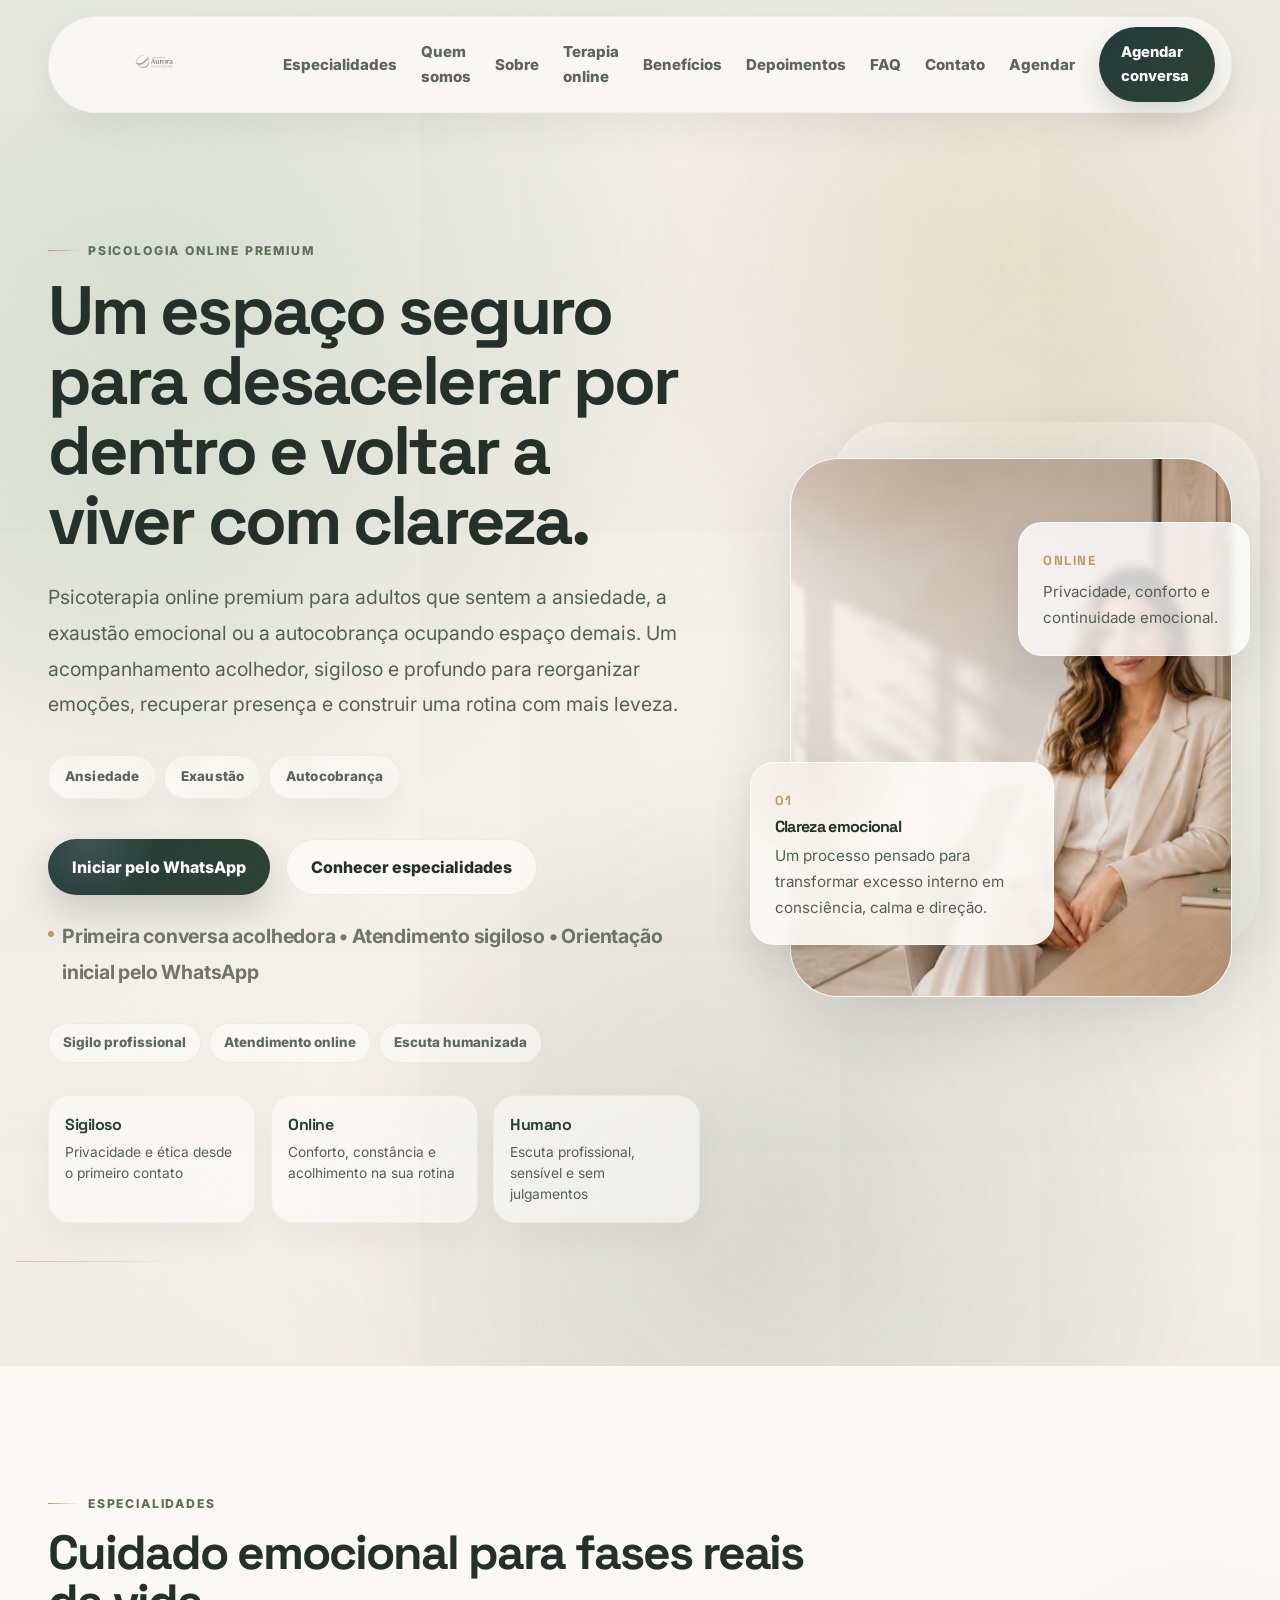
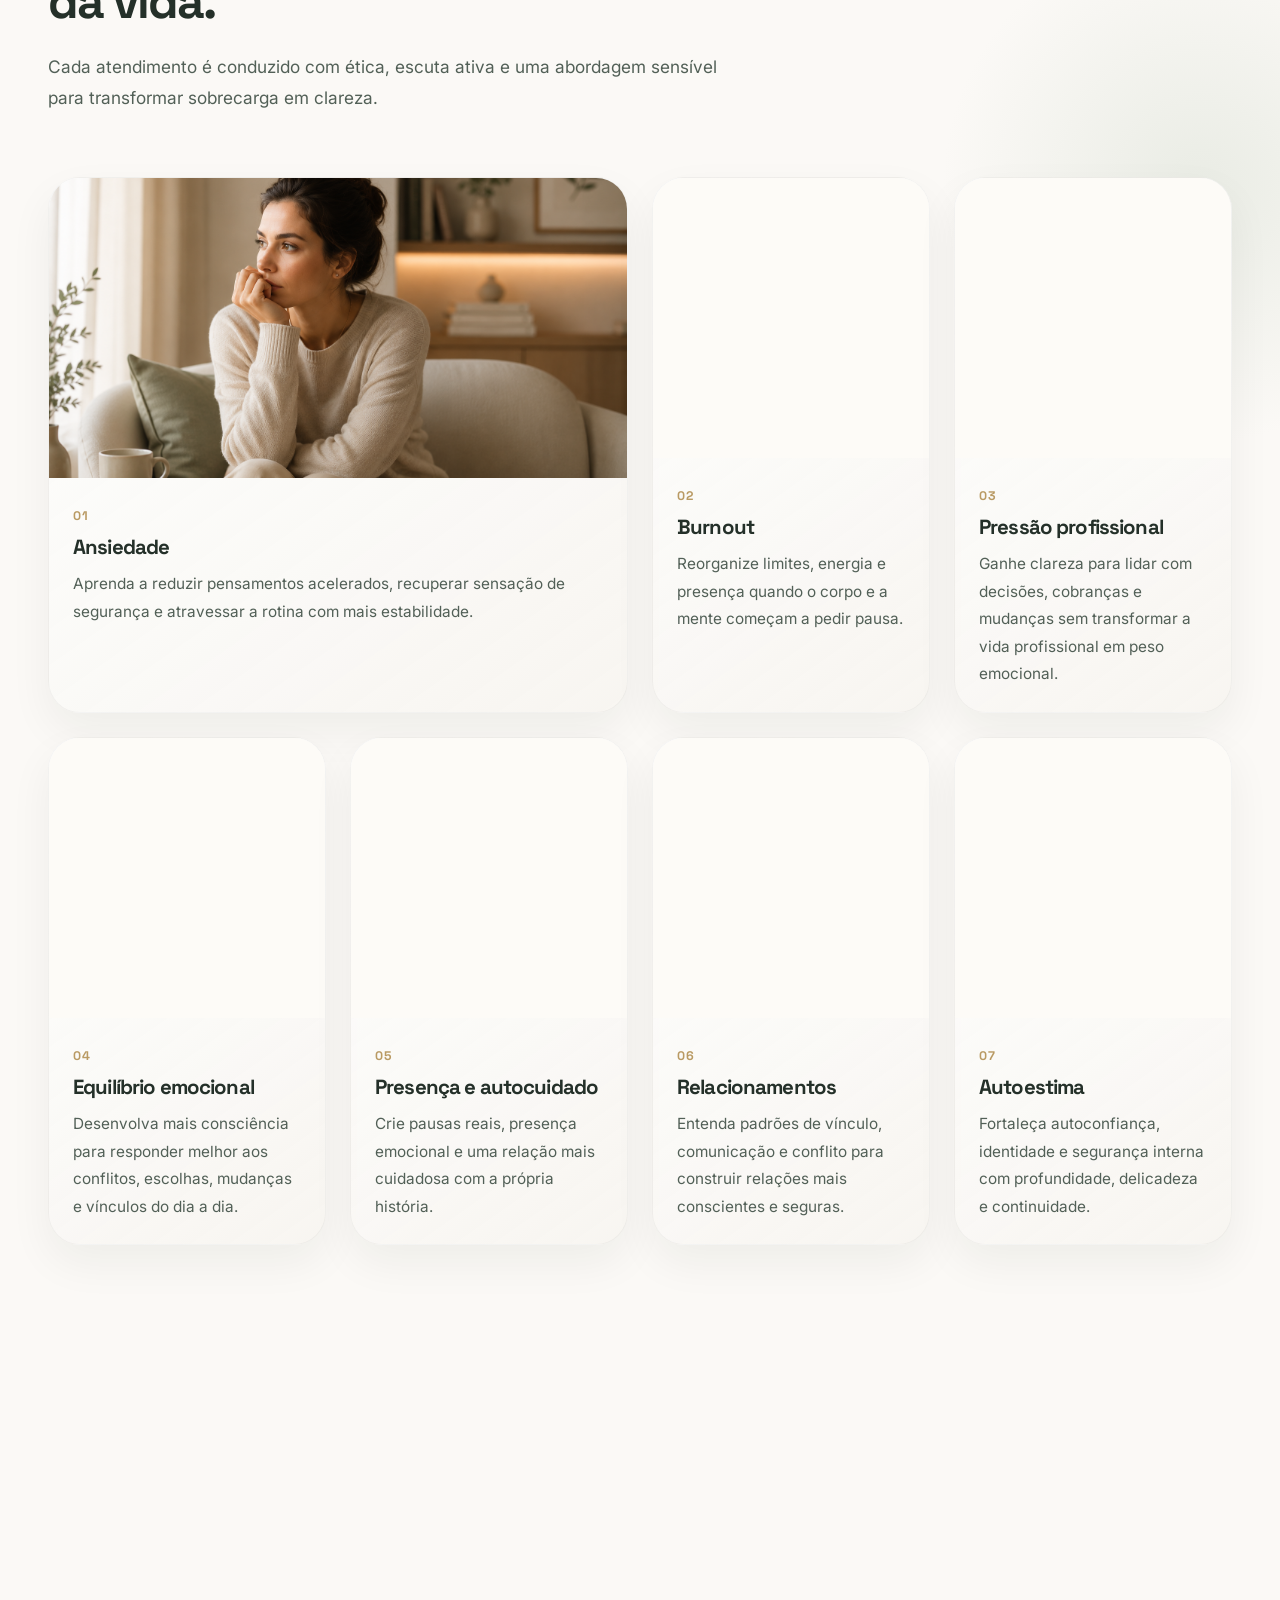
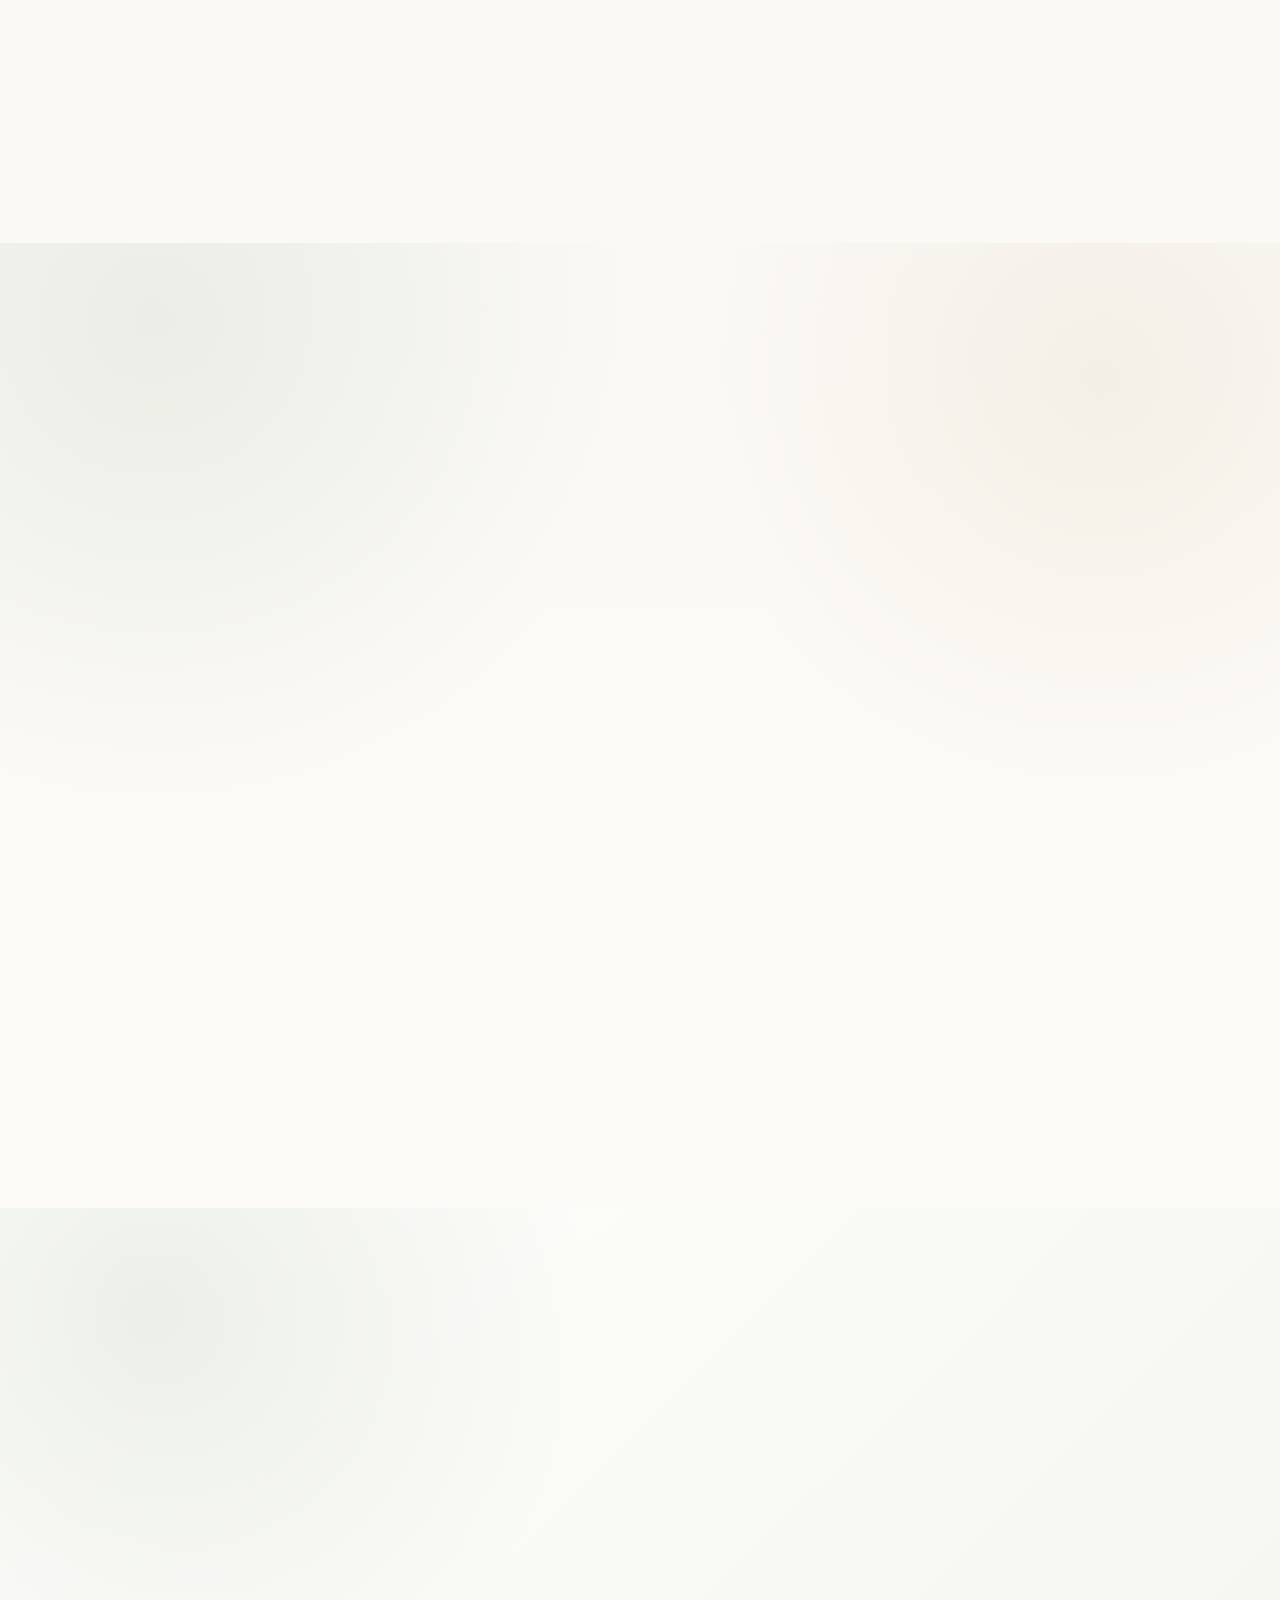
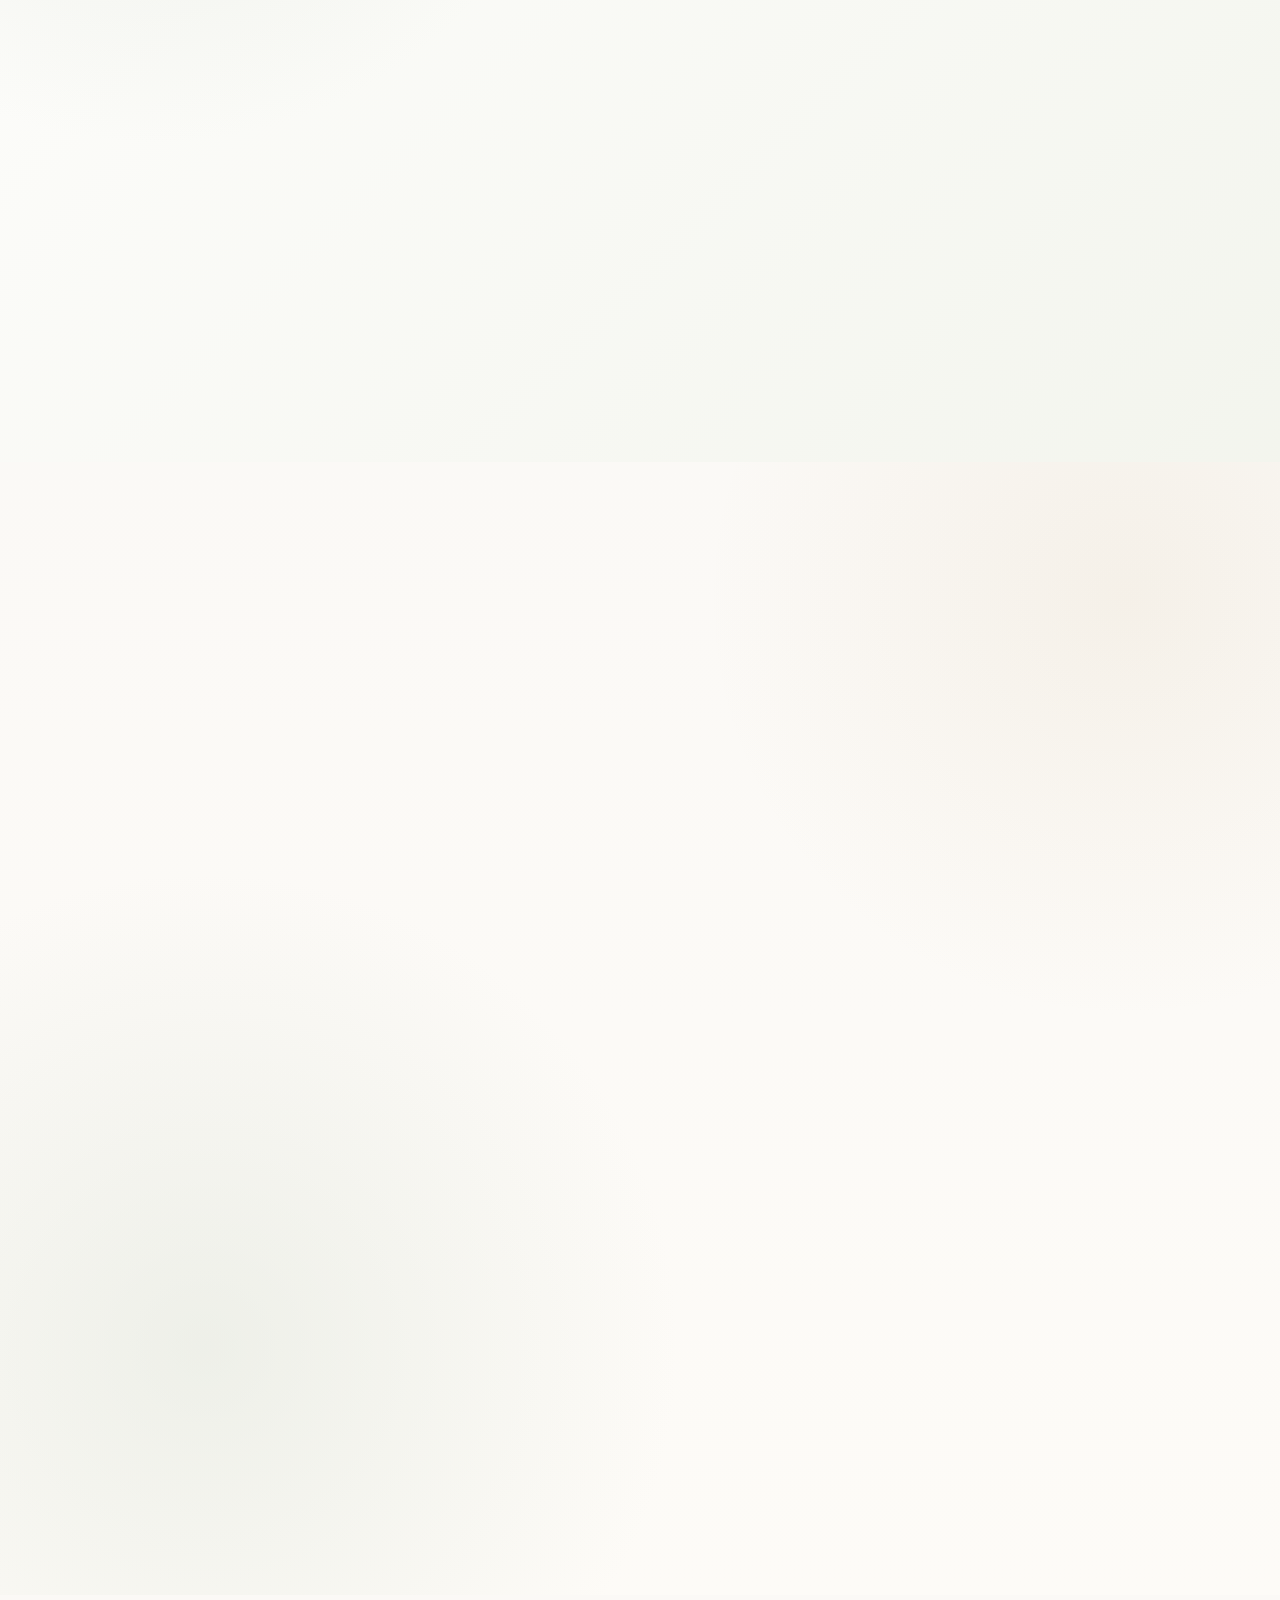
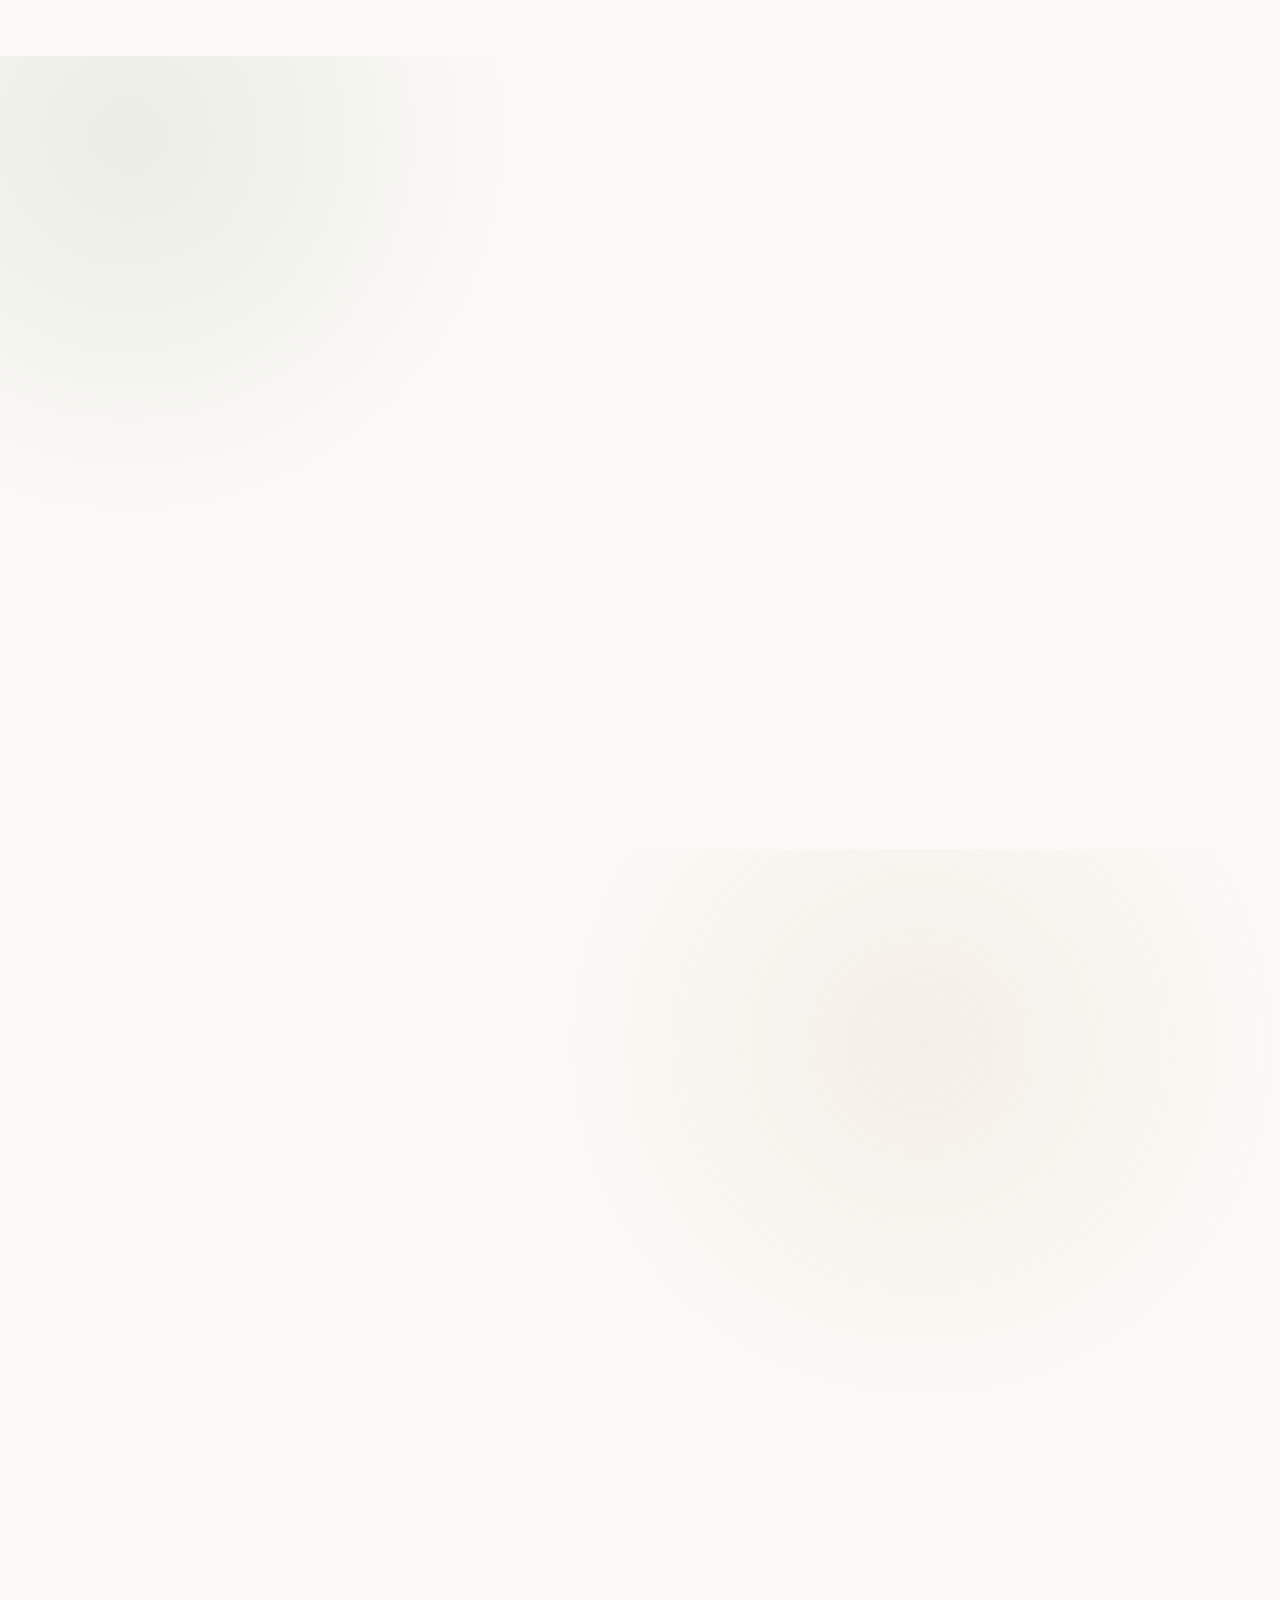
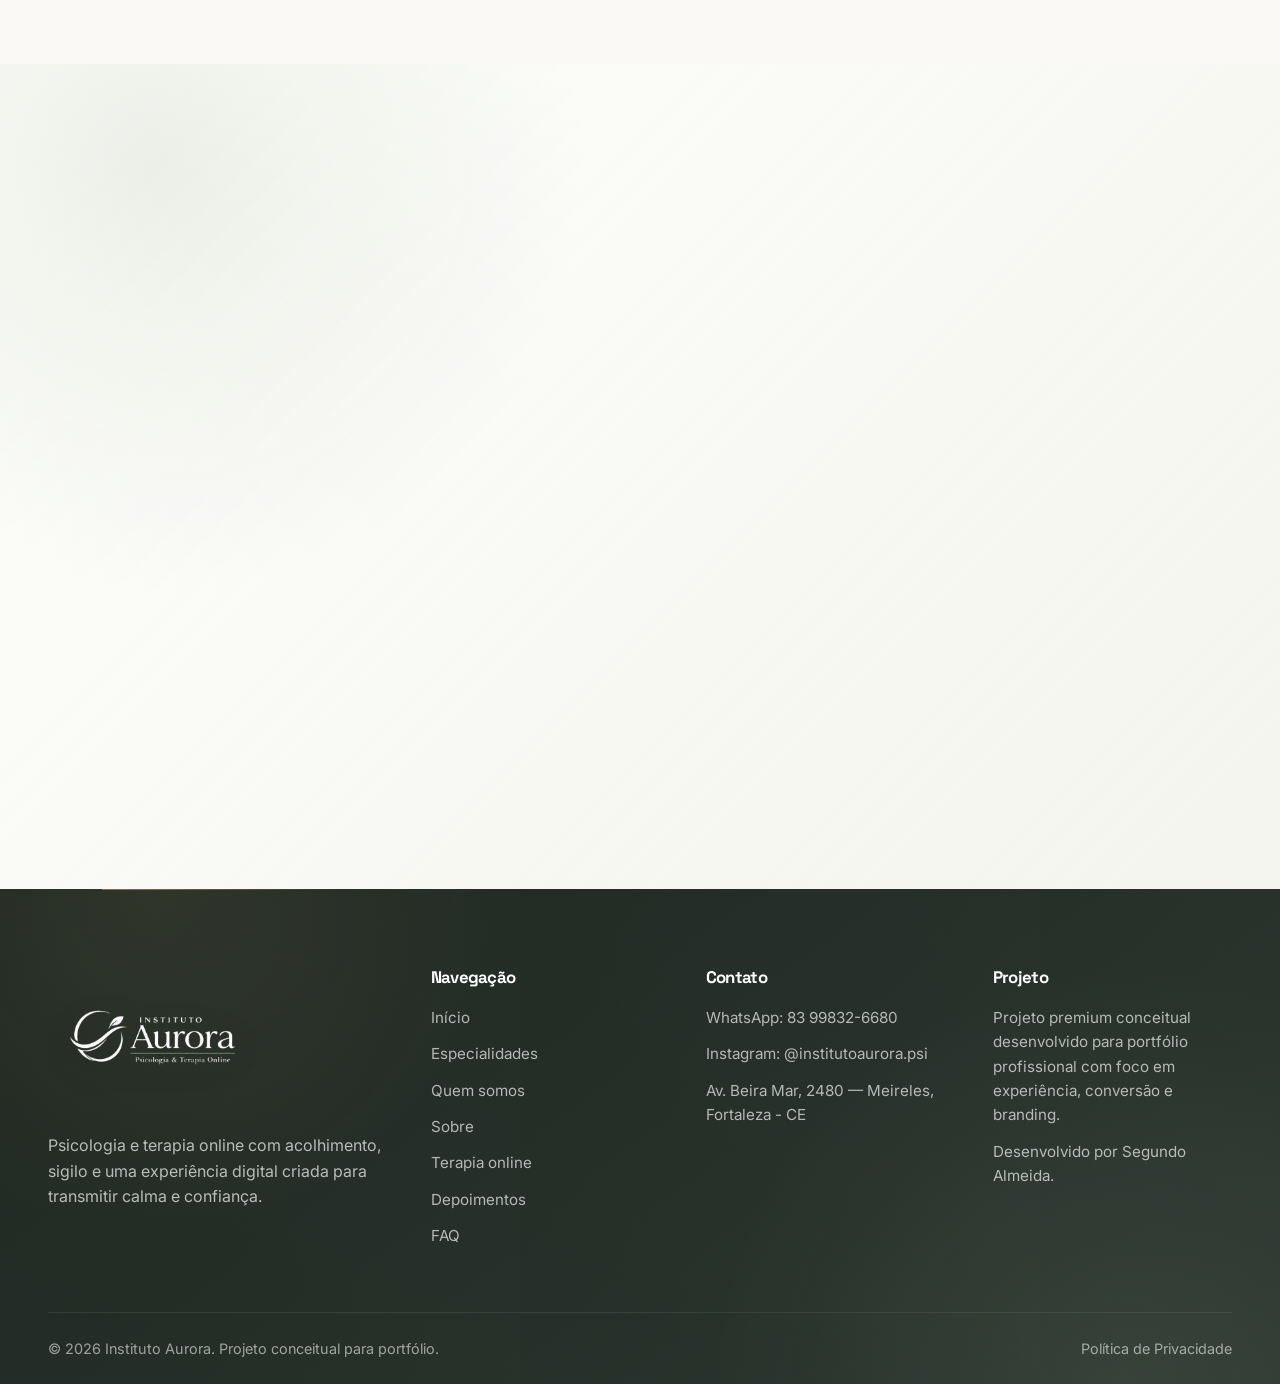
==== commit bf37b0f8: "feat: aurora v25 cinematic update" ====
--- a/index.html
+++ b/index.html
@@ -8,11 +8,11 @@
 
     <meta
       name="description"
-      content="Psicoterapia online premium com acolhimento, sigilo, profundidade emocional e uma experiência digital sofisticada para ansiedade, burnout, autoestima e equilíbrio emocional."
+      content="Psicoterapia online premium para ansiedade, exaustão emocional e autocobrança. Um espaço seguro, acolhedor e sofisticado para reencontrar clareza, leveza e equilíbrio emocional."
     />
     <meta
       name="keywords"
-      content="psicologia online, terapia online, psicoterapia online, psicoterapia premium, ansiedade, burnout, autoestima, saúde emocional, psicóloga online"
+      content="psicologia online, terapia online, psicoterapia online, terapia premium, ansiedade, burnout, exaustão emocional, autocobrança, autoestima, saúde emocional, psicóloga online"
     />
     <meta name="author" content="Segundo Almeida" />
     <meta name="robots" content="index, follow" />
@@ -26,7 +26,7 @@
     />
     <meta
       property="og:description"
-      content="Psicoterapia online para ansiedade, exaustão e autocobrança. Um espaço seguro para reencontrar equilíbrio, clareza e leveza."
+      content="Psicoterapia online premium para ansiedade, exaustão emocional e autocobrança. Um espaço seguro para reencontrar clareza, equilíbrio e leveza."
     />
     <meta property="og:type" content="website" />
     <meta property="og:url" content="https://institutopsiaurora.netlify.app/" />
@@ -40,7 +40,7 @@
     />
     <meta
       name="twitter:description"
-      content="Psicoterapia online para ansiedade, exaustão e autocobrança, com acolhimento, sigilo e experiência premium."
+      content="Psicoterapia online premium para ansiedade, exaustão emocional e autocobrança, com acolhimento, sigilo e experiência digital sofisticada."
     />
     <meta name="twitter:image" content="./assets/images/seo/og-cover.webp" />
 
@@ -107,15 +107,15 @@
                 "name": "Como funciona a terapia online?",
                 "acceptedAnswer": {
                   "@type": "Answer",
-                  "text": "As sessões acontecem por videochamada em ambiente seguro, com privacidade e orientação para um espaço reservado."
+                  "text": "As sessões acontecem por videochamada em ambiente reservado, com orientação para que você esteja em um local seguro, confortável e com privacidade."
                 }
               },
               {
                 "@type": "Question",
-                "name": "Como faço para agendar?",
+                "name": "Como faço para agendar a primeira conversa?",
                 "acceptedAnswer": {
                   "@type": "Answer",
-                  "text": "O contato inicial pode ser feito pelo WhatsApp. Depois disso, são combinados horário, formato e orientações iniciais."
+                  "text": "O primeiro contato pode ser feito pelo WhatsApp. Depois disso, você recebe orientações sobre horários, formato do atendimento e próximos passos."
                 }
               },
               {
@@ -123,7 +123,31 @@
                 "name": "Preciso saber exatamente o que falar?",
                 "acceptedAnswer": {
                   "@type": "Answer",
-                  "text": "Não. A terapia é um espaço de construção. Você pode começar pelo que está sentindo, vivendo ou tentando entender."
+                  "text": "Não. A terapia é um espaço de construção. Você pode começar pelo que está sentindo, vivendo, evitando ou tentando compreender."
+                }
+              },
+              {
+                "@type": "Question",
+                "name": "Como o sigilo é garantido na terapia online?",
+                "acceptedAnswer": {
+                  "@type": "Answer",
+                  "text": "O atendimento segue princípios éticos de confidencialidade. A sessão acontece em ambiente digital reservado, e você também recebe orientação para preservar sua privacidade."
+                }
+              },
+              {
+                "@type": "Question",
+                "name": "Qual costuma ser a frequência das sessões?",
+                "acceptedAnswer": {
+                  "@type": "Answer",
+                  "text": "A frequência é combinada de forma personalizada, considerando sua rotina, seus objetivos emocionais e a continuidade mais adequada para o processo."
+                }
+              },
+              {
+                "@type": "Question",
+                "name": "Existe possibilidade de reembolso por convênio?",
+                "acceptedAnswer": {
+                  "@type": "Answer",
+                  "text": "Alguns convênios oferecem reembolso mediante recibo. As orientações podem ser esclarecidas no primeiro contato, conforme as regras do seu plano."
                 }
               }
             ]
@@ -163,12 +187,14 @@
 
           <nav class="site-nav" id="siteNav" aria-label="Navegação principal">
             <a href="#especialidades">Especialidades</a>
+            <a href="#quem-somos">Quem somos</a>
             <a href="#sobre">Sobre</a>
             <a href="#terapia">Terapia online</a>
             <a href="#beneficios">Benefícios</a>
             <a href="#depoimentos">Depoimentos</a>
             <a href="#faq">FAQ</a>
             <a href="#contato">Contato</a>
+            <a href="#agendar">Agendar</a>
           </nav>
 
           <a
@@ -212,15 +238,16 @@
               <span class="section-label">Psicologia online premium</span>
 
               <h1 id="hero-title">
-                Quando a mente desacelera, a vida volta a respirar com mais
-                clareza.
+                Um espaço seguro para desacelerar por dentro e voltar a viver
+                com clareza.
               </h1>
 
               <p>
                 Psicoterapia online premium para adultos que sentem a ansiedade,
-                a exaustão emocional ou a autocobrança dominando a rotina. Um
-                espaço seguro, humano e sofisticado para reorganizar emoções,
-                recuperar leveza e voltar a se sentir presente na própria vida.
+                a exaustão emocional ou a autocobrança ocupando espaço demais.
+                Um acompanhamento acolhedor, sigiloso e profundo para
+                reorganizar emoções, recuperar presença e construir uma rotina
+                com mais leveza.
               </p>
 
               <div
@@ -256,8 +283,8 @@
               </div>
 
               <p class="hero-microcopy">
-                Primeira conversa acolhedora • Atendimento sigiloso • Resposta
-                rápida pelo WhatsApp
+                Primeira conversa acolhedora • Atendimento sigiloso • Orientação
+                inicial pelo WhatsApp
               </p>
 
               <div class="hero-trust" aria-label="Diferenciais do atendimento">
@@ -268,18 +295,18 @@
 
               <div class="hero-proof" aria-label="Indicadores de confiança">
                 <article>
-                  <strong>Premium</strong>
-                  <span>Experiência emocional refinada</span>
+                  <strong>Sigiloso</strong>
+                  <span>Privacidade e ética desde o primeiro contato</span>
                 </article>
 
                 <article>
-                  <strong>100%</strong>
-                  <span>Atendimento online e reservado</span>
+                  <strong>Online</strong>
+                  <span>Conforto, constância e acolhimento na sua rotina</span>
                 </article>
 
                 <article>
-                  <strong>Humanizado</strong>
-                  <span>Escuta ética e acolhedora</span>
+                  <strong>Humano</strong>
+                  <span>Escuta profissional, sensível e sem julgamentos</span>
                 </article>
               </div>
             </div>
@@ -326,8 +353,8 @@
                   <span>01</span>
                   <h3>Clareza emocional</h3>
                   <p>
-                    Um processo terapêutico pensado para desacelerar excessos
-                    internos e restaurar equilíbrio.
+                    Um processo pensado para transformar excesso interno em
+                    consciência, calma e direção.
                   </p>
                 </div>
 
@@ -372,8 +399,8 @@
                 <span>01</span>
                 <h3>Ansiedade</h3>
                 <p>
-                  Supere crises, pensamentos acelerados e tensão constante com
-                  uma abordagem segura, científica e humanizada.
+                  Aprenda a reduzir pensamentos acelerados, recuperar sensação
+                  de segurança e atravessar a rotina com mais estabilidade.
                 </p>
               </div>
             </article>
@@ -391,8 +418,8 @@
                 <span>02</span>
                 <h3>Burnout</h3>
                 <p>
-                  Reconstrua energia emocional em períodos de esgotamento,
-                  excesso de cobrança e perda de sentido.
+                  Reorganize limites, energia e presença quando o corpo e a
+                  mente começam a pedir pausa.
                 </p>
               </div>
             </article>
@@ -410,8 +437,8 @@
                 <span>03</span>
                 <h3>Pressão profissional</h3>
                 <p>
-                  Aprenda a lidar com autocobrança, insegurança, decisões
-                  difíceis e transições de carreira.
+                  Ganhe clareza para lidar com decisões, cobranças e mudanças
+                  sem transformar a vida profissional em peso emocional.
                 </p>
               </div>
             </article>
@@ -429,8 +456,8 @@
                 <span>04</span>
                 <h3>Equilíbrio emocional</h3>
                 <p>
-                  Construa estabilidade interna para lidar melhor com conflitos,
-                  escolhas, mudanças e relações.
+                  Desenvolva mais consciência para responder melhor aos
+                  conflitos, escolhas, mudanças e vínculos do dia a dia.
                 </p>
               </div>
             </article>
@@ -448,8 +475,8 @@
                 <span>05</span>
                 <h3>Presença e autocuidado</h3>
                 <p>
-                  Desenvolva pausas, consciência emocional e uma relação mais
-                  gentil consigo mesmo.
+                  Crie pausas reais, presença emocional e uma relação mais
+                  cuidadosa com a própria história.
                 </p>
               </div>
             </article>
@@ -467,8 +494,8 @@
                 <span>06</span>
                 <h3>Relacionamentos</h3>
                 <p>
-                  Compreenda vínculos, conflitos, comunicação e padrões
-                  emocionais que se repetem.
+                  Entenda padrões de vínculo, comunicação e conflito para
+                  construir relações mais conscientes e seguras.
                 </p>
               </div>
             </article>
@@ -486,8 +513,8 @@
                 <span>07</span>
                 <h3>Autoestima</h3>
                 <p>
-                  Reconstrua autoconfiança, identidade e segurança emocional com
-                  profundidade e delicadeza.
+                  Fortaleça autoconfiança, identidade e segurança interna com
+                  profundidade, delicadeza e continuidade.
                 </p>
               </div>
             </article>
@@ -507,8 +534,8 @@
                 <span>Essencial</span>
                 <h3>Terapia para adultos</h3>
                 <p>
-                  Atendimento online para quem deseja amadurecer emocionalmente,
-                  viver com mais consciência e recuperar leveza.
+                  Um processo online para amadurecer emocionalmente, recuperar
+                  leveza e construir uma forma mais consciente de viver.
                 </p>
               </div>
             </article>
@@ -516,44 +543,55 @@
         </div>
       </section>
 
-      <section class="authority-section" aria-labelledby="authority-title">
+      <section
+        class="authority-section"
+        id="quem-somos"
+        aria-labelledby="authority-title"
+      >
         <div class="container">
           <div class="authority-grid">
             <div class="authority-content reveal">
               <span class="section-label">Quem somos</span>
 
               <h2 id="authority-title">
-                Uma experiência terapêutica construída para unir acolhimento
-                humano, profundidade emocional e segurança profissional.
+                Autoridade clínica, acolhimento humano e uma experiência online
+                pensada para transmitir segurança.
               </h2>
 
               <p>
-                O Instituto Aurora foi pensado para adultos que desejam um
-                espaço emocionalmente seguro, visualmente acolhedor e conduzido
-                com seriedade clínica.
-              </p>
-
-              <p>
-                Cada atendimento é estruturado para oferecer escuta ativa,
-                acompanhamento ético e uma experiência online organizada,
-                discreta e confortável.
+                O Instituto Aurora foi idealizado para adultos que buscam mais
+                do que uma sessão: procuram um ambiente emocionalmente seguro,
+                discreto e cuidadosamente conduzido.
+              </p>
+
+              <p>
+                A experiência une escuta ativa, ética profissional, comunicação
+                clara e cuidado visual para que o processo comece com
+                tranquilidade desde o primeiro contato.
               </p>
 
               <div class="authority-highlights">
                 <article>
-                  <strong>Abordagem humanizada</strong>
-                  <span>Escuta ética, respeitosa e sem julgamentos.</span>
+                  <strong>Escuta humanizada</strong>
+                  <span
+                    >Um espaço de fala respeitoso, ético e sem
+                    julgamentos.</span
+                  >
                 </article>
 
                 <article>
-                  <strong>Atendimento online premium</strong>
-                  <span>Privacidade, conforto e continuidade emocional.</span>
+                  <strong>Processo estruturado</strong>
+                  <span
+                    >Atendimento organizado para gerar confiança e
+                    continuidade.</span
+                  >
                 </article>
 
                 <article>
-                  <strong>Experiência acolhedora</strong>
+                  <strong>Ambiente seguro</strong>
                   <span
-                    >Um ambiente criado para transmitir calma e segurança.</span
+                    >Uma jornada digital criada para transmitir calma e
+                    privacidade.</span
                   >
                 </article>
               </div>
@@ -604,21 +642,20 @@
               <span class="section-label">Sobre o instituto</span>
 
               <h2 id="about-title">
-                Um ambiente digital criado para acolher com profundidade, calma
-                e sofisticação.
+                Um instituto criado para transformar acolhimento em experiência,
+                clareza e continuidade emocional.
               </h2>
 
               <p>
-                O Instituto Aurora nasce da ideia de que terapia também pode ser
-                uma experiência visualmente calma, emocionalmente segura e
-                cuidadosamente conduzida.
-              </p>
-
-              <p>
-                A proposta é oferecer um ambiente online premium para adultos
-                que desejam compreender melhor seus sentimentos, reduzir
-                sobrecargas e construir uma relação mais consciente com a
-                própria história.
+                A Aurora nasce da ideia de que o cuidado psicológico também pode
+                ser vivido em um ambiente digital bonito, calmo, organizado e
+                emocionalmente seguro.
+              </p>
+
+              <p>
+                Cada detalhe da página, do primeiro contato ao agendamento, foi
+                pensado para reduzir ruídos, transmitir confiança e ajudar você
+                a dar o próximo passo com mais tranquilidade.
               </p>
 
               <div class="about-checks">
@@ -666,12 +703,13 @@
               <span class="section-label">Terapia online</span>
 
               <h2 id="therapy-title">
-                Terapia acessível, confortável e profundamente humana.
+                Um processo online claro, acolhedor e conduzido no seu ritmo.
               </h2>
 
               <p>
-                As sessões acontecem em ambiente digital seguro, preservando
-                privacidade, conforto e continuidade emocional.
+                As sessões acontecem em ambiente digital reservado, com
+                orientação inicial, privacidade e continuidade para que você
+                possa construir confiança ao longo do processo.
               </p>
 
               <div class="therapy-steps">
@@ -679,8 +717,8 @@
                   <span>01</span>
                   <h3>Primeiro contato</h3>
                   <p>
-                    Você envia uma mensagem pelo WhatsApp e recebe orientação
-                    inicial para agendamento.
+                    Você envia uma mensagem pelo WhatsApp e recebe uma
+                    orientação inicial simples, clara e acolhedora.
                   </p>
                 </article>
 
@@ -688,8 +726,8 @@
                   <span>02</span>
                   <h3>Organização da sessão</h3>
                   <p>
-                    Horário, formato e detalhes são combinados com clareza e
-                    acolhimento.
+                    Horário, formato, privacidade e próximos passos são
+                    combinados com clareza e cuidado.
                   </p>
                 </article>
 
@@ -697,8 +735,8 @@
                   <span>03</span>
                   <h3>Processo terapêutico</h3>
                   <p>
-                    As sessões seguem com escuta qualificada, ritmo seguro e
-                    objetivos emocionais reais.
+                    O acompanhamento segue com escuta qualificada, ritmo seguro
+                    e objetivos emocionais conectados à sua realidade.
                   </p>
                 </article>
               </div>
@@ -740,35 +778,35 @@
           <div class="section-heading reveal">
             <span class="section-label">Benefícios</span>
             <h2 id="benefits-title">
-              Um processo terapêutico organizado para trazer tranquilidade.
+              Benefícios que aparecem na forma como você atravessa a rotina.
             </h2>
           </div>
 
           <div class="benefits-grid">
             <article class="benefit-card reveal">
               <span>01</span>
-              <h3>Privacidade</h3>
-              <p>
-                Atendimento online seguro, reservado e conduzido com cuidado
-                desde o primeiro contato.
+              <h3>Mais segurança para falar</h3>
+              <p>
+                Um espaço reservado para nomear o que pesa, sem pressa,
+                exposição ou julgamento.
               </p>
             </article>
 
             <article class="benefit-card benefit-card--center reveal">
               <span>02</span>
-              <h3>Flexibilidade</h3>
-              <p>
-                Sessões adaptadas à sua rotina, sem perder qualidade, presença e
-                vínculo terapêutico.
+              <h3>Mais constância no cuidado</h3>
+              <p>
+                Sessões online que se adaptam à rotina sem perder presença,
+                vínculo e profundidade.
               </p>
             </article>
 
             <article class="benefit-card reveal">
               <span>03</span>
-              <h3>Acolhimento</h3>
-              <p>
-                Escuta humana, profissional e sem julgamentos para lidar com
-                fases emocionalmente delicadas.
+              <h3>Mais clareza emocional</h3>
+              <p>
+                Um acompanhamento para compreender padrões, aliviar sobrecargas
+                e tomar decisões com mais consciência.
               </p>
             </article>
           </div>
@@ -784,7 +822,7 @@
           <div class="section-heading reveal">
             <span class="section-label">Depoimentos</span>
             <h2 id="testimonials-title">
-              Histórias que refletem acolhimento, clareza e confiança.
+              Relatos discretos de quem encontrou um espaço para respirar.
             </h2>
           </div>
 
@@ -866,8 +904,9 @@
                 </button>
                 <div class="faq-answer">
                   <p>
-                    As sessões acontecem por videochamada em ambiente seguro,
-                    com privacidade e orientação para um espaço reservado.
+                    As sessões acontecem por videochamada em ambiente reservado,
+                    com orientação para que você esteja em um local seguro,
+                    confortável e com privacidade.
                   </p>
                 </div>
               </article>
@@ -878,13 +917,13 @@
                   type="button"
                   aria-expanded="false"
                 >
-                  Como faço para agendar?
+                  Como faço para agendar a primeira conversa?
                 </button>
                 <div class="faq-answer">
                   <p>
-                    O contato inicial pode ser feito pelo WhatsApp. Depois
-                    disso, são combinados horário, formato e orientações
-                    iniciais.
+                    O primeiro contato pode ser feito pelo WhatsApp. Depois
+                    disso, você recebe orientações sobre horários, formato do
+                    atendimento e próximos passos.
                   </p>
                 </div>
               </article>
@@ -900,7 +939,8 @@
                 <div class="faq-answer">
                   <p>
                     Não. A terapia é um espaço de construção. Você pode começar
-                    pelo que está sentindo, vivendo ou tentando entender.
+                    pelo que está sentindo, vivendo, evitando ou tentando
+                    compreender.
                   </p>
                 </div>
               </article>
@@ -915,8 +955,9 @@
                 </button>
                 <div class="faq-answer">
                   <p>
-                    As sessões acontecem em ambiente digital seguro, preservando
-                    privacidade, ética profissional e confidencialidade.
+                    O atendimento segue princípios éticos de confidencialidade.
+                    A sessão acontece em ambiente digital reservado, e você
+                    também recebe orientação para preservar sua privacidade.
                   </p>
                 </div>
               </article>
@@ -931,8 +972,9 @@
                 </button>
                 <div class="faq-answer">
                   <p>
-                    A frequência é definida de forma personalizada, respeitando
-                    necessidades emocionais, rotina e objetivos terapêuticos.
+                    A frequência é combinada de forma personalizada,
+                    considerando sua rotina, seus objetivos emocionais e a
+                    continuidade mais adequada para o processo.
                   </p>
                 </div>
               </article>
@@ -947,9 +989,9 @@
                 </button>
                 <div class="faq-answer">
                   <p>
-                    Alguns convênios oferecem reembolso parcial mediante recibo.
-                    As orientações podem ser esclarecidas durante o primeiro
-                    contato.
+                    Alguns convênios oferecem reembolso mediante recibo. As
+                    orientações podem ser esclarecidas no primeiro contato,
+                    conforme as regras do seu plano.
                   </p>
                 </div>
               </article>
@@ -971,9 +1013,8 @@
 
               <p>
                 Uma primeira conversa pode ser o início de um processo mais
-                calmo, seguro e consciente. Fale pelo WhatsApp e receba as
-                orientações iniciais para começar sua jornada terapêutica
-                online.
+                calmo, seguro e consciente. Fale pelo WhatsApp, tire suas
+                dúvidas e receba orientação para começar com leveza.
               </p>
 
               <a
@@ -1018,12 +1059,13 @@
               <span class="section-label">Contato</span>
 
               <h2 id="contact-title">
-                Inicie sua jornada emocional com leveza.
+                Comece pelo primeiro passo: uma conversa acolhedora.
               </h2>
 
               <p>
-                Entre em contato para tirar dúvidas, conhecer horários
-                disponíveis ou agendar sua primeira conversa.
+                Fale pelo WhatsApp para tirar dúvidas, conhecer horários
+                disponíveis e entender como funciona o início do processo
+                terapêutico online.
               </p>
 
               <div class="contact-socials">
@@ -1093,7 +1135,7 @@
 
             <p>
               Psicologia e terapia online com acolhimento, sigilo e uma
-              experiência emocional refinada.
+              experiência digital criada para transmitir calma e confiança.
             </p>
           </div>
 
@@ -1101,6 +1143,7 @@
             <h3>Navegação</h3>
             <a href="#inicio">Início</a>
             <a href="#especialidades">Especialidades</a>
+            <a href="#quem-somos">Quem somos</a>
             <a href="#sobre">Sobre</a>
             <a href="#terapia">Terapia online</a>
             <a href="#depoimentos">Depoimentos</a>
@@ -1117,8 +1160,8 @@
           <div class="footer-column">
             <h3>Projeto</h3>
             <p>
-              Landing page premium conceitual desenvolvida para portfólio
-              profissional.
+              Projeto premium conceitual desenvolvido para portfólio
+              profissional com foco em experiência, conversão e branding.
             </p>
             <p>Desenvolvido por Segundo Almeida.</p>
           </div>
--- a/style.css
+++ b/style.css
@@ -1,4 +1,4 @@
-/* Instituto Aurora - CSS Versão 2 Premium | Design, copy, autoridade e experiência high-ticket */
+/* Instituto Aurora - CSS V2.5 Cinematic | Design premium, direção de arte, responsividade e UX refinada */
 :root {
   --color-cream: #fbf9f6;
   --color-soft: #fdfbf7;
@@ -37,10 +37,10 @@
   --radius-lg: 32px;
   --radius-xl: 48px;
 
-  --shadow-soft: 0 24px 64px rgba(0, 0, 0, 0.035);
-  --shadow-card: 0 24px 64px rgba(0, 0, 0, 0.035);
-  --shadow-deep: 0 28px 72px rgba(23, 32, 27, 0.1);
-  --shadow-cinematic: 0 32px 86px rgba(23, 32, 27, 0.12);
+  --shadow-soft: 0 22px 56px rgba(23, 32, 27, 0.075);
+  --shadow-card: 0 18px 44px rgba(23, 32, 27, 0.055);
+  --shadow-deep: 0 26px 68px rgba(23, 32, 27, 0.11);
+  --shadow-cinematic: 0 30px 82px rgba(23, 32, 27, 0.13);
 
   --transition: 320ms cubic-bezier(0.22, 1, 0.36, 1);
   --transition-slow: 780ms cubic-bezier(0.16, 1, 0.3, 1);
@@ -64,11 +64,15 @@
   color: var(--color-text);
   background:
     radial-gradient(
-      circle at 8% 0%,
-      rgba(216, 223, 211, 0.62),
+      circle at 7% 0%,
+      rgba(216, 223, 211, 0.58),
       transparent 34%
     ),
-    radial-gradient(circle at 92% 8%, rgba(185, 154, 99, 0.1), transparent 30%),
+    radial-gradient(
+      circle at 92% 6%,
+      rgba(185, 154, 99, 0.11),
+      transparent 30%
+    ),
     linear-gradient(180deg, var(--color-cream), var(--color-soft));
   line-height: 1.6;
   overflow-x: hidden;
@@ -152,17 +156,17 @@
   margin: 0;
   font-family: var(--font-heading);
   color: var(--color-text);
-  letter-spacing: -0.044em;
+  letter-spacing: -0.042em;
   line-height: 1.02;
 }
 
 h1 {
   max-width: 880px;
-  font-size: clamp(2.85rem, 5.55vw, 6rem);
+  font-size: clamp(2.72rem, 5.35vw, 5.85rem);
 }
 
 h2 {
-  font-size: clamp(2.15rem, 3.9vw, 4.15rem);
+  font-size: clamp(2.08rem, 3.75vw, 4rem);
 }
 
 h3 {
@@ -227,13 +231,15 @@
 }
 
 .btn-primary {
-  background: linear-gradient(
-    135deg,
-    var(--color-petrol),
-    var(--color-sage-deep)
-  );
+  background:
+    radial-gradient(
+      circle at 18% 0%,
+      rgba(255, 255, 255, 0.12),
+      transparent 36%
+    ),
+    linear-gradient(135deg, var(--color-petrol), var(--color-sage-deep));
   color: var(--color-white);
-  box-shadow: 0 14px 34px rgba(36, 48, 41, 0.18);
+  box-shadow: 0 16px 38px rgba(36, 48, 41, 0.2);
 }
 
 .btn-primary:hover,
@@ -442,22 +448,27 @@
 
 .hero {
   overflow: hidden;
-  padding-top: 112px;
-  padding-bottom: 136px;
+  padding-top: 120px;
+  padding-bottom: 144px;
   background:
     radial-gradient(
-      circle at 18% 20%,
-      rgba(216, 223, 211, 0.7),
-      transparent 33%
-    ),
-    radial-gradient(
-      circle at 78% 16%,
-      rgba(185, 154, 99, 0.12),
+      circle at 16% 18%,
+      rgba(216, 223, 211, 0.74),
+      transparent 34%
+    ),
+    radial-gradient(
+      circle at 76% 12%,
+      rgba(185, 154, 99, 0.14),
       transparent 30%
+    ),
+    radial-gradient(
+      circle at 58% 92%,
+      rgba(45, 66, 54, 0.075),
+      transparent 34%
     ),
     linear-gradient(
       180deg,
-      rgba(251, 249, 246, 0.98),
+      rgba(251, 249, 246, 0.99),
       rgba(246, 244, 239, 0.98)
     );
 }
@@ -469,13 +480,13 @@
   background:
     linear-gradient(
       112deg,
-      rgba(251, 249, 246, 0.78),
-      rgba(251, 249, 246, 0.2) 48%,
+      rgba(251, 249, 246, 0.82),
+      rgba(251, 249, 246, 0.24) 48%,
       rgba(216, 223, 211, 0.24)
     ),
     url("./assets/images/textures/noise.webp");
-  background-size: auto, 460px;
-  opacity: 0.13;
+  background-size: auto, 520px;
+  opacity: 0.105;
   pointer-events: none;
 }
 
@@ -540,9 +551,9 @@
   position: relative;
   z-index: 2;
   display: grid;
-  grid-template-columns: minmax(0, 1.14fr) minmax(360px, 0.72fr);
+  grid-template-columns: minmax(0, 1.12fr) minmax(360px, 0.76fr);
   align-items: center;
-  gap: var(--space-10);
+  gap: clamp(56px, 7vw, 104px);
 }
 
 .hero-content {
@@ -560,10 +571,10 @@
 }
 
 .hero-content p {
-  max-width: 660px;
+  max-width: 690px;
   margin-top: var(--space-3);
-  font-size: clamp(1.08rem, 1.8vw, 1.25rem);
-  line-height: 1.82;
+  font-size: clamp(1.06rem, 1.55vw, 1.22rem);
+  line-height: 1.84;
 }
 
 .hero-pain-map {
@@ -574,19 +585,25 @@
 }
 
 .hero-pain-map article {
-  min-height: 42px;
+  min-height: 44px;
   display: inline-flex;
   align-items: center;
   justify-content: center;
-  padding: 10px 15px;
+  padding: 10px 16px;
   border: 1px solid rgba(0, 0, 0, 0.04);
   border-radius: 999px;
-  background: linear-gradient(
-    145deg,
-    rgba(255, 255, 255, 0.72),
-    rgba(246, 244, 239, 0.58)
-  );
-  box-shadow: 0 20px 40px rgba(0, 0, 0, 0.02);
+  background:
+    radial-gradient(
+      circle at 18% 0%,
+      rgba(185, 154, 99, 0.08),
+      transparent 36%
+    ),
+    linear-gradient(
+      145deg,
+      rgba(255, 255, 255, 0.78),
+      rgba(246, 244, 239, 0.62)
+    );
+  box-shadow: 0 18px 38px rgba(23, 32, 27, 0.045);
   contain: layout paint;
 }
 
@@ -678,9 +695,9 @@
 .hero-visual__frame::before {
   content: "";
   position: absolute;
-  inset: -28px -22px 40px 34px;
+  inset: -36px -28px 48px 42px;
   z-index: -1;
-  border-radius: 56px;
+  border-radius: 60px;
   background:
     radial-gradient(
       circle at 42% 0%,
@@ -692,16 +709,16 @@
       rgba(255, 255, 255, 0.48),
       rgba(216, 223, 211, 0.32)
     );
-  box-shadow: 0 18px 42px rgba(23, 32, 27, 0.08);
+  box-shadow: 0 24px 68px rgba(23, 32, 27, 0.09);
 }
 
 .hero-image {
   width: 100%;
-  max-height: 700px;
+  max-height: 720px;
   aspect-ratio: 0.82;
   object-fit: cover;
   object-position: center;
-  border: 1px solid rgba(255, 255, 255, 0.48);
+  border: 1px solid rgba(255, 255, 255, 0.56);
   border-radius: var(--radius-xl);
   box-shadow: var(--shadow-cinematic);
 }
@@ -721,10 +738,17 @@
 .hero-card {
   position: absolute;
   padding: var(--space-3);
-  border: 1px solid rgba(255, 255, 255, 0.58);
+  border: 1px solid rgba(255, 255, 255, 0.62);
   border-radius: var(--radius-md);
-  background: rgba(251, 249, 246, 0.92);
-  box-shadow: 0 14px 30px rgba(23, 32, 27, 0.08);
+  background:
+    radial-gradient(
+      circle at 18% 0%,
+      rgba(185, 154, 99, 0.12),
+      transparent 36%
+    ),
+    rgba(251, 249, 246, 0.92);
+  box-shadow: 0 18px 42px rgba(23, 32, 27, 0.095);
+  backdrop-filter: blur(4px);
 }
 
 .hero-card span {
@@ -749,9 +773,9 @@
 }
 
 .hero-card--main {
-  left: -32px;
-  bottom: 48px;
-  width: min(286px, 72%);
+  left: -40px;
+  bottom: 52px;
+  width: min(304px, 74%);
 }
 
 .hero-card--soft {
@@ -832,9 +856,9 @@
 }
 
 .specialty-card:hover {
-  transform: translateY(-5px);
+  transform: translateY(-6px);
   border-color: rgba(185, 154, 99, 0.2);
-  box-shadow: 0 18px 40px rgba(36, 48, 41, 0.085);
+  box-shadow: 0 28px 68px rgba(23, 32, 27, 0.095);
 }
 
 .specialty-card:hover::after {
@@ -888,6 +912,26 @@
   height: 300px;
 }
 
+.specialty-card:nth-child(2),
+.specialty-card:nth-child(5) {
+  transform: translateY(18px);
+}
+
+.specialty-card:nth-child(3),
+.specialty-card:nth-child(6) {
+  transform: translateY(-8px);
+}
+
+.specialty-card:nth-child(2):hover,
+.specialty-card:nth-child(5):hover {
+  transform: translateY(10px);
+}
+
+.specialty-card:nth-child(3):hover,
+.specialty-card:nth-child(6):hover {
+  transform: translateY(-14px);
+}
+
 .specialty-card--featured {
   grid-column: span 2;
   background:
@@ -938,9 +982,9 @@
 
 .authority-grid {
   display: grid;
-  grid-template-columns: minmax(0, 1.04fr) minmax(360px, 0.82fr);
+  grid-template-columns: minmax(0, 1.06fr) minmax(360px, 0.8fr);
   align-items: center;
-  gap: var(--space-10);
+  gap: clamp(56px, 7vw, 104px);
 }
 
 .authority-content p {
@@ -955,9 +999,11 @@
   grid-template-columns: repeat(3, minmax(0, 1fr));
   gap: var(--space-2);
   margin-top: var(--space-5);
+  align-items: stretch;
 }
 
 .authority-highlights article {
+  min-height: 172px;
   padding: var(--space-3);
   border: 1px solid rgba(0, 0, 0, 0.04);
   border-radius: var(--radius-md);
@@ -1160,14 +1206,14 @@
 
 .therapy-mockup {
   position: absolute;
-  left: 0;
-  bottom: -48px;
-  width: 36%;
+  left: -8px;
+  bottom: -52px;
+  width: 38%;
   padding: 8px;
-  border: 1px solid rgba(255, 255, 255, 0.56);
+  border: 1px solid rgba(255, 255, 255, 0.62);
   border-radius: 32px;
-  background: rgba(255, 255, 255, 0.74);
-  box-shadow: 0 14px 34px rgba(23, 32, 27, 0.08);
+  background: rgba(255, 255, 255, 0.78);
+  box-shadow: 0 22px 52px rgba(23, 32, 27, 0.1);
 }
 
 .therapy-steps {
@@ -1253,10 +1299,15 @@
   position: absolute;
   right: 24px;
   bottom: 24px;
-  width: 72px;
-  height: 72px;
+  width: 76px;
+  height: 76px;
   border: 1px solid rgba(185, 154, 99, 0.16);
   border-radius: 50%;
+  background: radial-gradient(
+    circle,
+    rgba(185, 154, 99, 0.08),
+    transparent 68%
+  );
 }
 
 .benefit-card:hover,
@@ -1293,8 +1344,22 @@
 }
 
 .testimonial-card {
-  min-height: 420px;
+  min-height: 430px;
   padding: var(--space-3);
+  position: relative;
+  overflow: hidden;
+}
+
+.testimonial-card::before {
+  content: "“";
+  position: absolute;
+  right: 24px;
+  top: 18px;
+  color: rgba(185, 154, 99, 0.14);
+  font-family: Georgia, "Times New Roman", serif;
+  font-size: 5rem;
+  line-height: 1;
+  pointer-events: none;
 }
 
 .testimonial-card--featured {
@@ -1382,8 +1447,8 @@
 }
 
 .faq-item.active {
-  border-color: rgba(185, 154, 99, 0.2);
-  box-shadow: 0 16px 36px rgba(36, 48, 41, 0.085);
+  border-color: rgba(185, 154, 99, 0.22);
+  box-shadow: 0 22px 52px rgba(23, 32, 27, 0.08);
 }
 
 .faq-question {
@@ -1454,8 +1519,8 @@
   gap: var(--space-6);
   align-items: center;
   overflow: hidden;
-  padding: var(--space-6);
-  border: 1px solid rgba(255, 255, 255, 0.12);
+  padding: clamp(40px, 5vw, 64px);
+  border: 1px solid rgba(255, 255, 255, 0.14);
   border-radius: var(--radius-xl);
   background:
     radial-gradient(
@@ -1548,9 +1613,9 @@
 
 .contact-social:hover,
 .contact-social:focus-visible {
-  transform: translateY(-3px);
-  border-color: rgba(185, 154, 99, 0.2);
-  box-shadow: 0 16px 36px rgba(36, 48, 41, 0.085);
+  transform: translateY(-4px);
+  border-color: rgba(185, 154, 99, 0.22);
+  box-shadow: 0 24px 58px rgba(23, 32, 27, 0.09);
 }
 
 .contact-social__icon {
@@ -1670,7 +1735,7 @@
 
 .footer-grid {
   display: grid;
-  grid-template-columns: 1.35fr 1fr 1fr 1fr;
+  grid-template-columns: 1.4fr 0.95fr 1fr 1fr;
   gap: var(--space-6);
   padding-bottom: var(--space-8);
 }
@@ -1784,6 +1849,94 @@
   transform: translateY(0) scale(1);
 }
 
+/* ===== V2.5 Cinematic Refinements ===== */
+
+.specialty-card,
+.benefit-card,
+.testimonial-card,
+.faq-item,
+.contact-social,
+.therapy-steps article,
+.hero-proof article,
+.hero-pain-map article,
+.authority-highlights article {
+  border-color: rgba(0, 0, 0, 0.04);
+}
+
+.specialty-card,
+.benefit-card,
+.testimonial-card,
+.faq-item,
+.contact-social,
+.therapy-steps article,
+.authority-highlights article {
+  background-blend-mode: normal;
+}
+
+.authority-section,
+.therapy,
+.benefits,
+.testimonials,
+.faq,
+.contact {
+  isolation: isolate;
+}
+
+.btn,
+.header-cta,
+.contact-social,
+.faq-question {
+  -webkit-tap-highlight-color: transparent;
+}
+
+.btn:active,
+.header-cta:active,
+.contact-social:active {
+  transform: scale(0.985);
+}
+
+.hero-microcopy {
+  position: relative;
+  padding-left: 14px;
+}
+
+.hero-microcopy::before {
+  content: "";
+  position: absolute;
+  left: 0;
+  top: 0.62em;
+  width: 6px;
+  height: 6px;
+  border-radius: 50%;
+  background: var(--color-gold);
+}
+
+.final-cta-box::after {
+  content: "";
+  position: absolute;
+  right: -120px;
+  bottom: -160px;
+  width: 360px;
+  height: 360px;
+  border-radius: 50%;
+  background: radial-gradient(
+    circle,
+    rgba(185, 154, 99, 0.14),
+    transparent 68%
+  );
+  pointer-events: none;
+}
+
+.site-footer::after {
+  content: "";
+  position: absolute;
+  left: 8%;
+  top: 0;
+  width: 240px;
+  height: 1px;
+  background: linear-gradient(90deg, rgba(185, 154, 99, 0.62), transparent);
+}
+
 @media (max-width: 1120px) {
   .site-nav {
     gap: var(--space-2);
@@ -1796,6 +1949,20 @@
   .specialty-card--wide,
   .specialty-card--featured {
     grid-column: span 1;
+  }
+
+  .specialty-card:nth-child(2),
+  .specialty-card:nth-child(3),
+  .specialty-card:nth-child(5),
+  .specialty-card:nth-child(6) {
+    transform: none;
+  }
+
+  .specialty-card:nth-child(2):hover,
+  .specialty-card:nth-child(3):hover,
+  .specialty-card:nth-child(5):hover,
+  .specialty-card:nth-child(6):hover {
+    transform: translateY(-5px);
   }
 
   .benefits-grid,
@@ -1897,6 +2064,10 @@
     padding-bottom: var(--space-10);
   }
 
+  .hero-content::after {
+    display: none;
+  }
+
   .hero-grid,
   .about-grid,
   .therapy-grid,
@@ -1969,15 +2140,17 @@
   }
 
   h1 {
-    font-size: clamp(2.32rem, 10.2vw, 3.45rem);
-    line-height: 1.04;
-    letter-spacing: -0.038em;
+    font-size: clamp(2.22rem, 9.6vw, 3.32rem);
+    line-height: 1.05;
+    letter-spacing: -0.036em;
+    text-wrap: balance;
   }
 
   h2 {
-    font-size: clamp(1.9rem, 8vw, 2.85rem);
-    line-height: 1.06;
-    letter-spacing: -0.036em;
+    font-size: clamp(1.84rem, 7.6vw, 2.72rem);
+    line-height: 1.07;
+    letter-spacing: -0.034em;
+    text-wrap: balance;
   }
 
   .container {
@@ -2079,6 +2252,10 @@
     box-shadow: var(--shadow-cinematic);
   }
 
+  .hero-card--main {
+    backdrop-filter: none;
+  }
+
   .authority-image::before {
     display: none;
   }
@@ -2131,6 +2308,21 @@
     box-shadow: var(--shadow-card);
   }
 
+  .testimonial-card::before,
+  .final-cta-box::after {
+    display: none;
+  }
+
+  .specialty-card,
+  .specialty-card:nth-child(2),
+  .specialty-card:nth-child(3),
+  .specialty-card:nth-child(5),
+  .specialty-card:nth-child(6),
+  .benefit-card--center,
+  .testimonial-card--featured {
+    transform: none;
+  }
+
   .specialty-card:hover,
   .benefit-card:hover,
   .testimonial-card:hover,
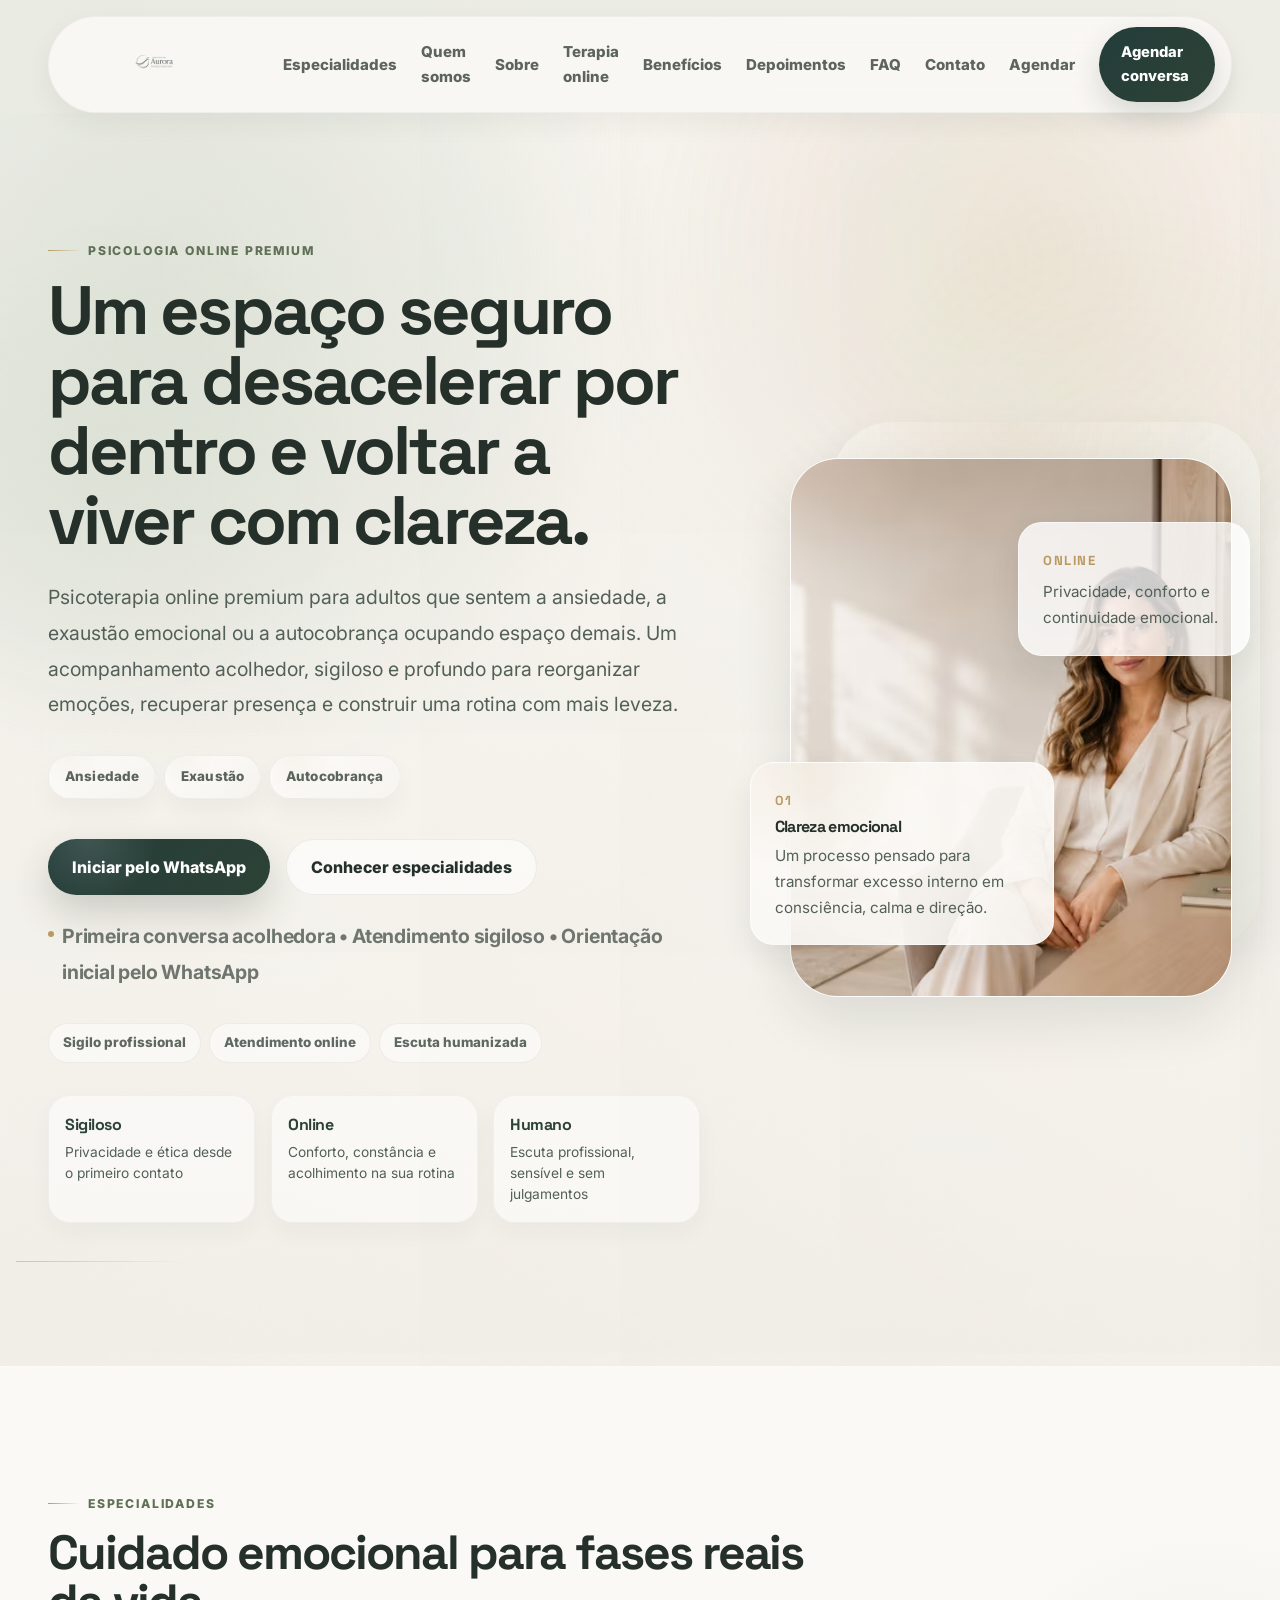
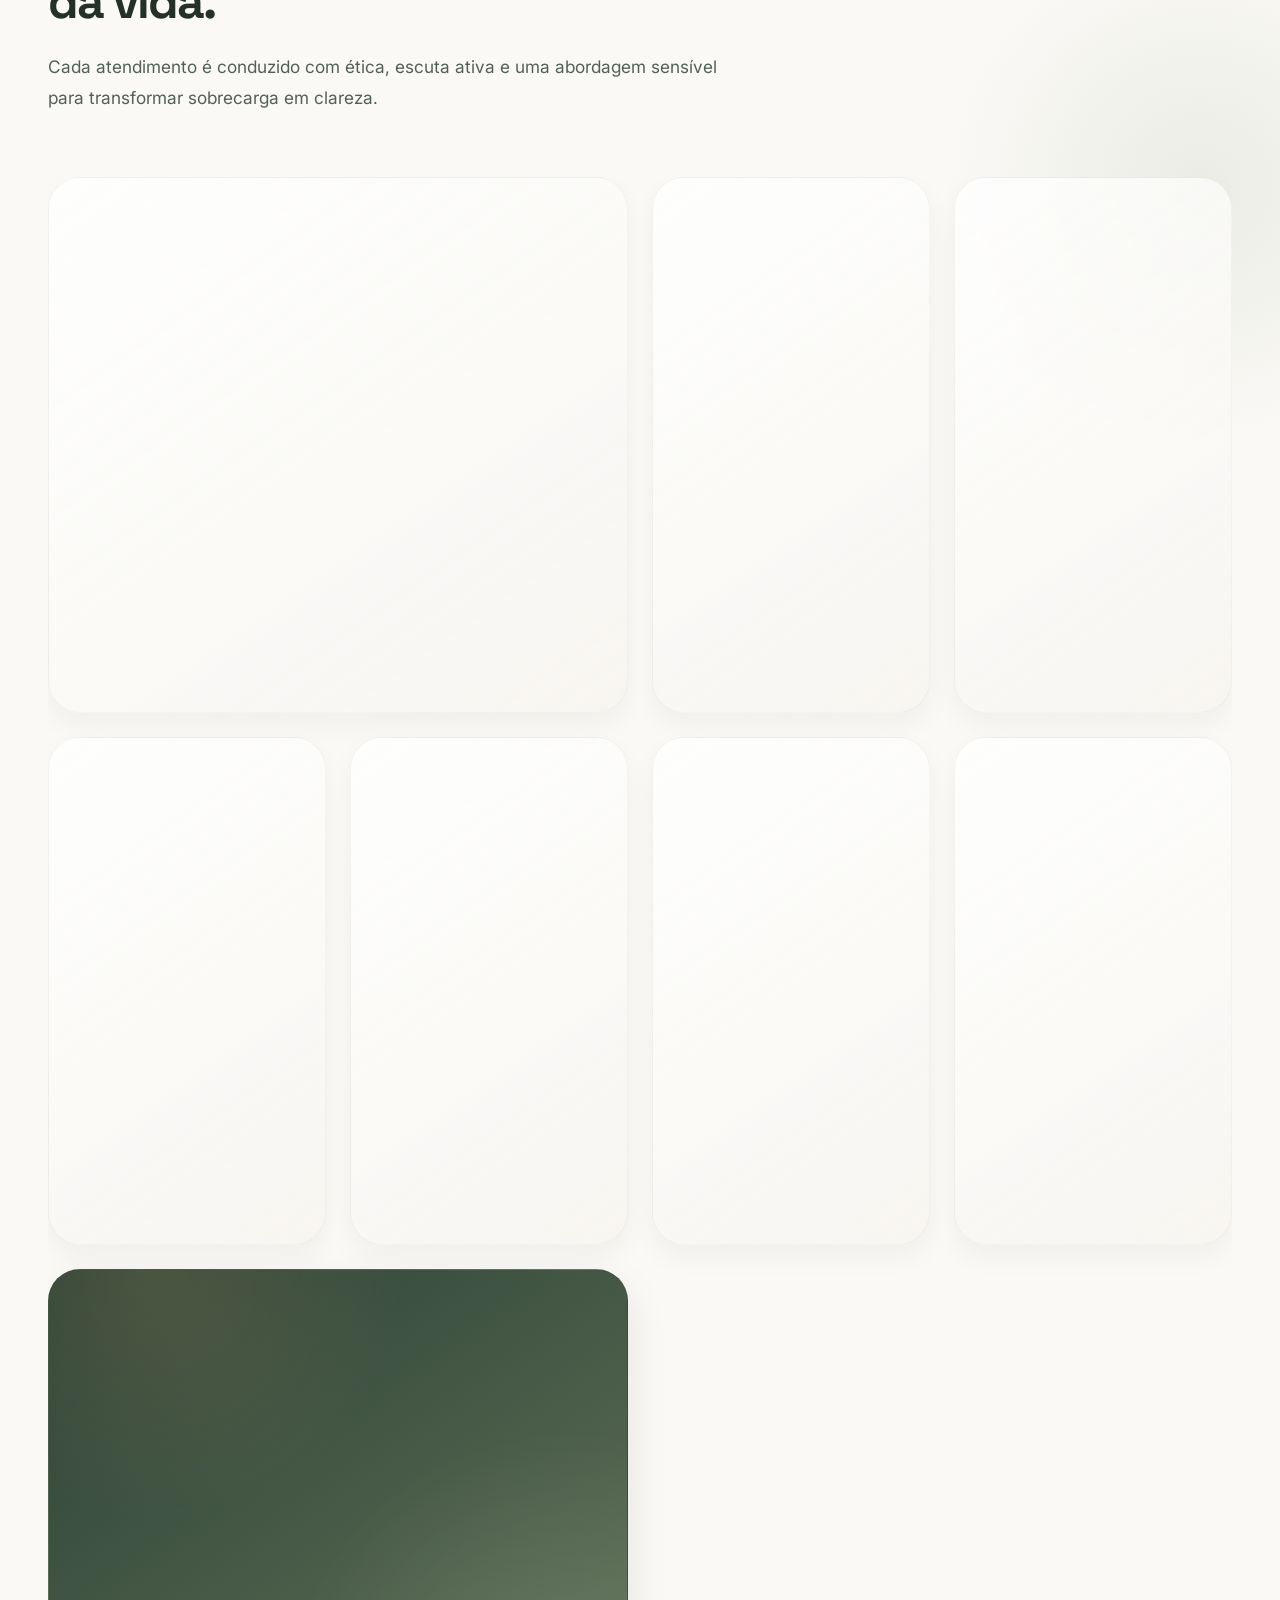
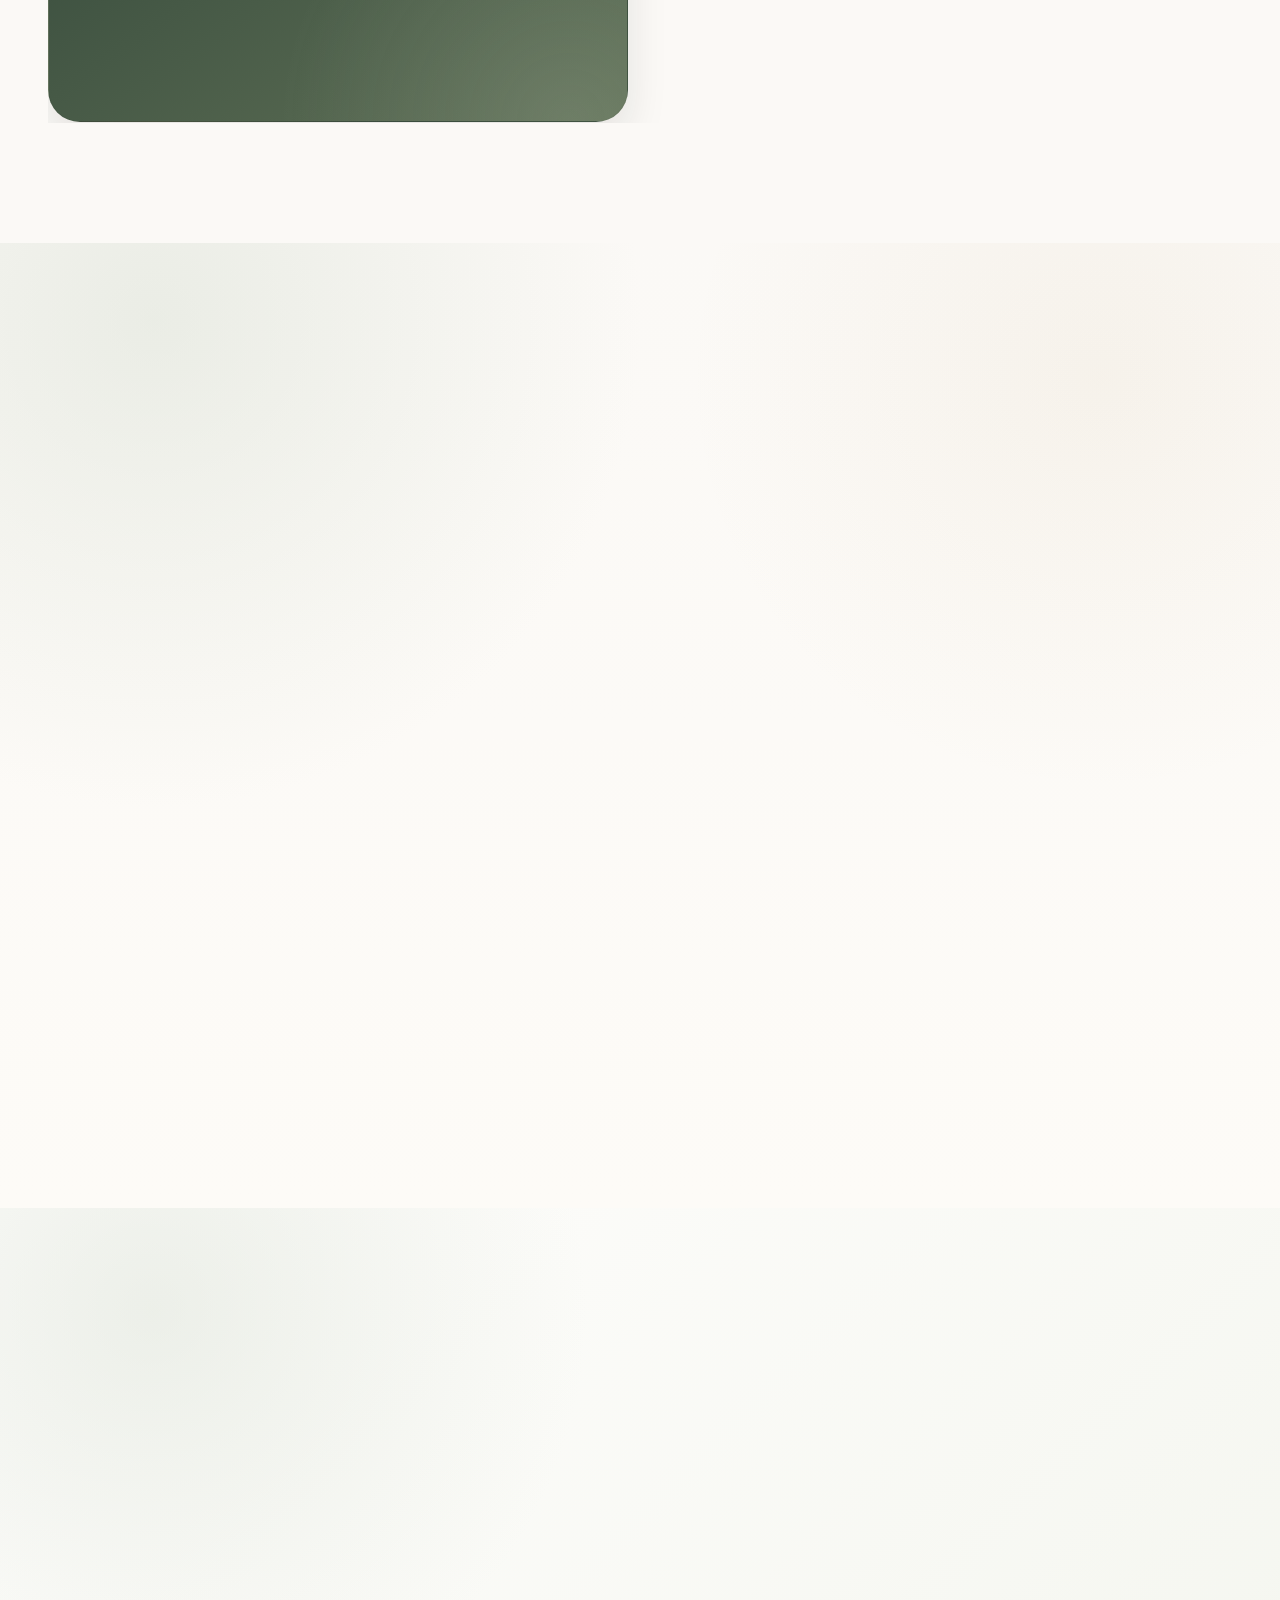
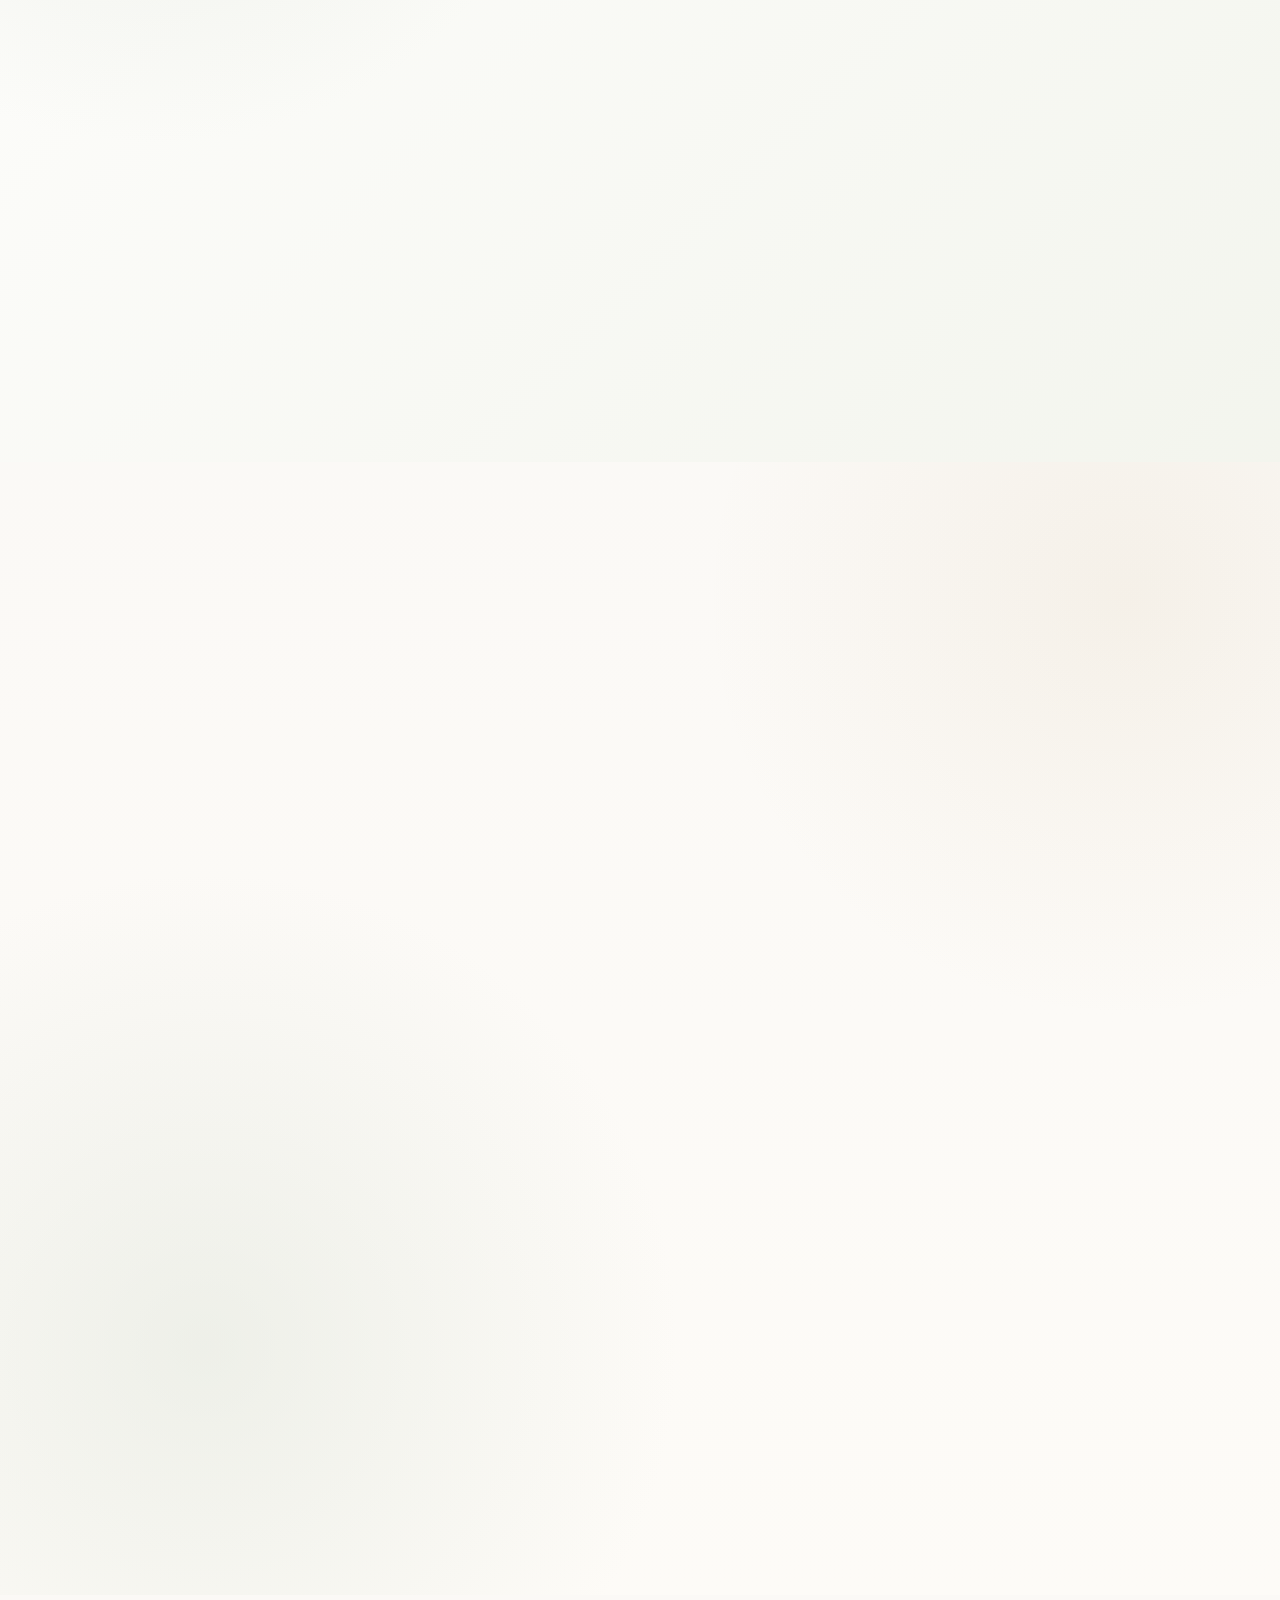
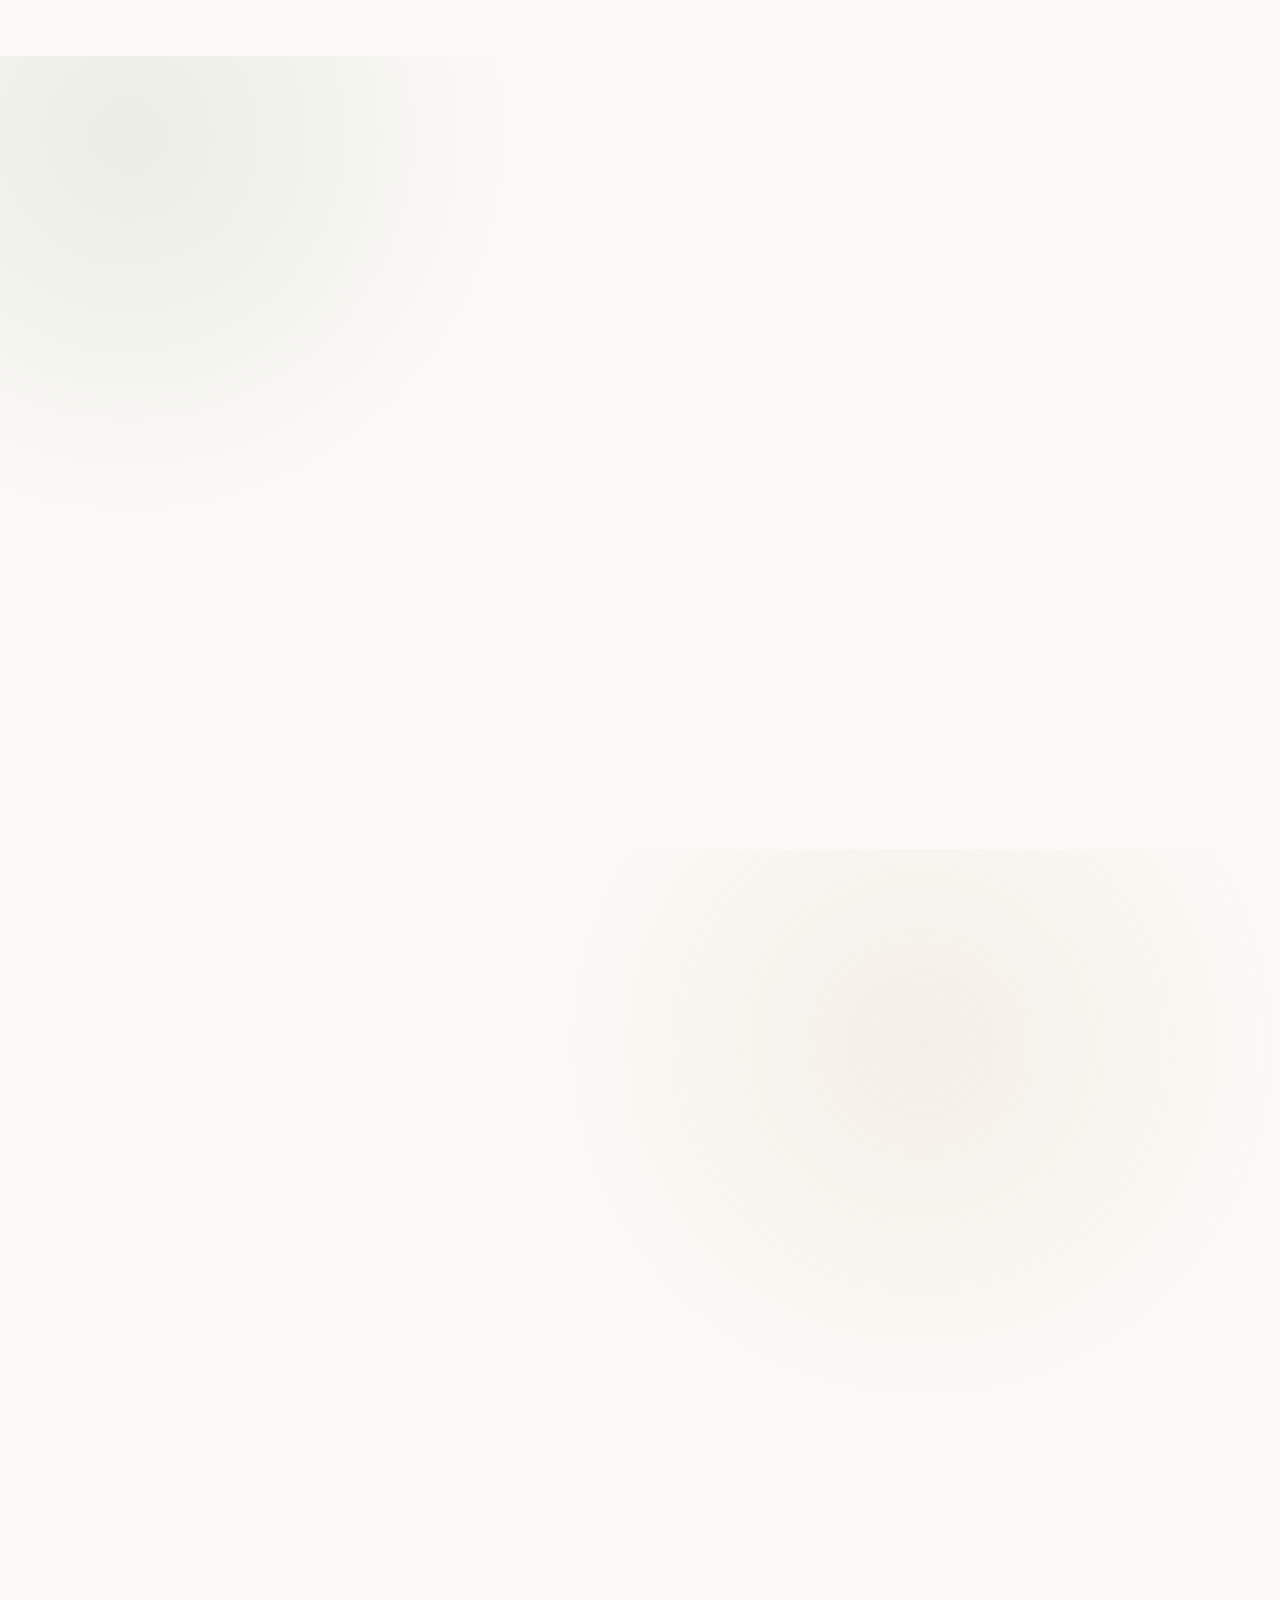
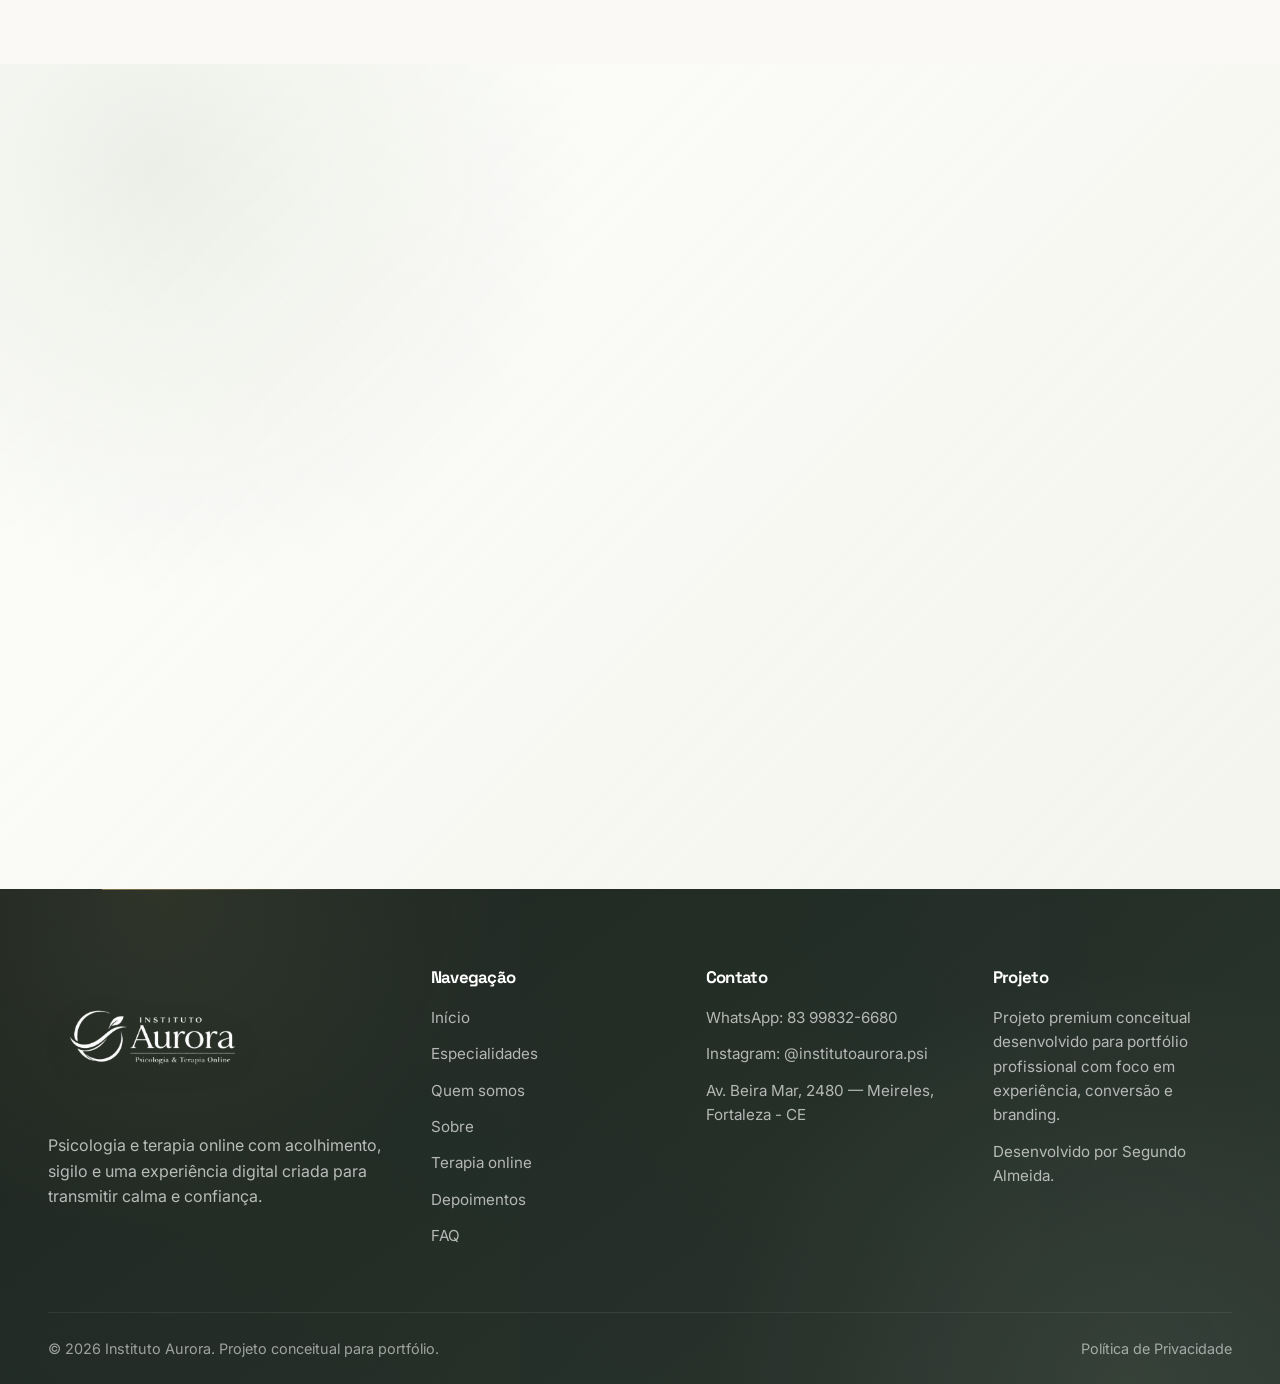
==== commit d68d5da3: "Aurora V3 performance and cinematic refinements" ====
--- a/index.html
+++ b/index.html
@@ -47,6 +47,9 @@
     <link rel="icon" type="image/png" href="./assets/logo/favicon.png" />
     <link rel="apple-touch-icon" href="./assets/logo/apple-touch-icon.png" />
 
+    <link rel="dns-prefetch" href="https://fonts.googleapis.com" />
+    <link rel="dns-prefetch" href="https://fonts.gstatic.com" />
+
     <link rel="preconnect" href="https://fonts.googleapis.com" />
     <link rel="preconnect" href="https://fonts.gstatic.com" crossorigin />
 
@@ -61,6 +64,7 @@
       href="./assets/images/hero/hero-aurora-mobile.avif"
       imagesrcset="./assets/images/hero/hero-aurora-mobile.avif 700w, ./assets/images/hero/hero-aurora-tablet.avif 1200w, ./assets/images/hero/hero-aurora.avif 1920w"
       imagesizes="(max-width: 640px) 92vw, (max-width: 1024px) 82vw, 42vw"
+      type="image/avif"
       fetchpriority="high"
     />
 
@@ -168,6 +172,7 @@
           class="loader__icon"
           width="56"
           height="56"
+          decoding="async"
         />
         <span class="loader__text">Instituto Aurora</span>
       </div>
@@ -182,6 +187,7 @@
               alt="Instituto Aurora"
               width="190"
               height="52"
+              decoding="async"
             />
           </a>
 
@@ -219,6 +225,7 @@
               alt=""
               width="24"
               height="24"
+              decoding="async"
             />
           </button>
         </div>
@@ -665,6 +672,8 @@
                     alt=""
                     width="20"
                     height="20"
+                    decoding="async"
+                    loading="lazy"
                   />
                   <span>Atendimento ético, sigiloso e humanizado.</span>
                 </div>
@@ -675,6 +684,8 @@
                     alt=""
                     width="20"
                     height="20"
+                    decoding="async"
+                    loading="lazy"
                   />
                   <span>Experiência online leve, organizada e segura.</span>
                 </div>
@@ -685,6 +696,8 @@
                     alt=""
                     width="20"
                     height="20"
+                    decoding="async"
+                    loading="lazy"
                   />
                   <span>
                     Comunicação clara antes, durante e após o atendimento.
@@ -1081,6 +1094,8 @@
                       alt=""
                       width="48"
                       height="48"
+                      decoding="async"
+                      loading="lazy"
                     />
                   </span>
                   <span class="contact-social__text">
@@ -1101,6 +1116,8 @@
                       alt=""
                       width="48"
                       height="48"
+                      decoding="async"
+                      loading="lazy"
                     />
                   </span>
                   <span class="contact-social__text">
@@ -1186,6 +1203,8 @@
         alt=""
         width="34"
         height="34"
+        decoding="async"
+        loading="lazy"
       />
     </a>
 
--- a/style.css
+++ b/style.css
@@ -1,4 +1,4 @@
-/* Instituto Aurora - CSS V2.5 Cinematic | Design premium, direção de arte, responsividade e UX refinada */
+/* Instituto Aurora - CSS V3 Performance | Lighthouse 90+, UX premium e renderização otimizada */
 :root {
   --color-cream: #fbf9f6;
   --color-soft: #fdfbf7;
@@ -37,13 +37,13 @@
   --radius-lg: 32px;
   --radius-xl: 48px;
 
-  --shadow-soft: 0 22px 56px rgba(23, 32, 27, 0.075);
-  --shadow-card: 0 18px 44px rgba(23, 32, 27, 0.055);
-  --shadow-deep: 0 26px 68px rgba(23, 32, 27, 0.11);
-  --shadow-cinematic: 0 30px 82px rgba(23, 32, 27, 0.13);
+  --shadow-soft: 0 16px 38px rgba(23, 32, 27, 0.065);
+  --shadow-card: 0 12px 28px rgba(23, 32, 27, 0.045);
+  --shadow-deep: 0 20px 48px rgba(23, 32, 27, 0.09);
+  --shadow-cinematic: 0 22px 56px rgba(23, 32, 27, 0.11);
 
   --transition: 320ms cubic-bezier(0.22, 1, 0.36, 1);
-  --transition-slow: 780ms cubic-bezier(0.16, 1, 0.3, 1);
+  --transition-slow: 560ms cubic-bezier(0.16, 1, 0.3, 1);
 }
 
 *,
@@ -65,12 +65,12 @@
   background:
     radial-gradient(
       circle at 7% 0%,
-      rgba(216, 223, 211, 0.58),
+      rgba(216, 223, 211, 0.46),
       transparent 34%
     ),
     radial-gradient(
       circle at 92% 6%,
-      rgba(185, 154, 99, 0.11),
+      rgba(185, 154, 99, 0.08),
       transparent 30%
     ),
     linear-gradient(180deg, var(--color-cream), var(--color-soft));
@@ -142,7 +142,7 @@
   position: relative;
   padding-block: var(--space-15);
   content-visibility: auto;
-  contain-intrinsic-size: 900px;
+  contain-intrinsic-size: 760px;
 }
 
 .hero {
@@ -337,8 +337,7 @@
   border: 1px solid rgba(0, 0, 0, 0.04);
   border-radius: 999px;
   background: rgba(251, 249, 246, 0.9);
-  box-shadow: 0 14px 36px rgba(36, 48, 41, 0.075);
-  backdrop-filter: blur(6px);
+  box-shadow: 0 10px 26px rgba(36, 48, 41, 0.06);
   pointer-events: auto;
   transition:
     background var(--transition),
@@ -453,18 +452,13 @@
   background:
     radial-gradient(
       circle at 16% 18%,
-      rgba(216, 223, 211, 0.74),
-      transparent 34%
+      rgba(216, 223, 211, 0.58),
+      transparent 32%
     ),
     radial-gradient(
       circle at 76% 12%,
-      rgba(185, 154, 99, 0.14),
-      transparent 30%
-    ),
-    radial-gradient(
-      circle at 58% 92%,
-      rgba(45, 66, 54, 0.075),
-      transparent 34%
+      rgba(185, 154, 99, 0.1),
+      transparent 28%
     ),
     linear-gradient(
       180deg,
@@ -480,13 +474,13 @@
   background:
     linear-gradient(
       112deg,
-      rgba(251, 249, 246, 0.82),
-      rgba(251, 249, 246, 0.24) 48%,
-      rgba(216, 223, 211, 0.24)
+      rgba(251, 249, 246, 0.72),
+      rgba(251, 249, 246, 0.2) 48%,
+      rgba(216, 223, 211, 0.18)
     ),
     url("./assets/images/textures/noise.webp");
-  background-size: auto, 520px;
-  opacity: 0.105;
+  background-size: auto, 620px;
+  opacity: 0.07;
   pointer-events: none;
 }
 
@@ -502,15 +496,10 @@
   background:
     radial-gradient(
       circle at 12% 12%,
-      rgba(216, 223, 211, 0.78),
-      transparent 34%
-    ),
-    radial-gradient(
-      circle at 82% 10%,
-      rgba(185, 154, 99, 0.13),
-      transparent 28%
-    ),
-    radial-gradient(circle at 62% 86%, rgba(45, 66, 54, 0.08), transparent 34%);
+      rgba(216, 223, 211, 0.5),
+      transparent 32%
+    ),
+    radial-gradient(circle at 82% 10%, rgba(185, 154, 99, 0.1), transparent 26%);
   will-change: transform;
 }
 
@@ -535,14 +524,14 @@
   border-radius: 50%;
   background: radial-gradient(
     circle,
-    rgba(185, 154, 99, 0.11),
+    rgba(185, 154, 99, 0.08),
     transparent 70%
   );
 }
 
 .hero__grain {
   inset: 0;
-  opacity: 0.075;
+  opacity: 0.045;
   background-image: url("./assets/images/textures/noise.webp");
   background-size: 420px;
 }
@@ -603,7 +592,7 @@
       rgba(255, 255, 255, 0.78),
       rgba(246, 244, 239, 0.62)
     );
-  box-shadow: 0 18px 38px rgba(23, 32, 27, 0.045);
+  box-shadow: 0 12px 26px rgba(23, 32, 27, 0.038);
   contain: layout paint;
 }
 
@@ -663,7 +652,7 @@
   border: 1px solid rgba(0, 0, 0, 0.04);
   border-radius: 22px;
   background: rgba(255, 255, 255, 0.52);
-  box-shadow: 0 16px 34px rgba(36, 48, 41, 0.045);
+  box-shadow: 0 10px 22px rgba(36, 48, 41, 0.038);
   contain: layout paint;
 }
 
@@ -709,7 +698,7 @@
       rgba(255, 255, 255, 0.48),
       rgba(216, 223, 211, 0.32)
     );
-  box-shadow: 0 24px 68px rgba(23, 32, 27, 0.09);
+  box-shadow: 0 18px 42px rgba(23, 32, 27, 0.075);
 }
 
 .hero-image {
@@ -747,8 +736,7 @@
       transparent 36%
     ),
     rgba(251, 249, 246, 0.92);
-  box-shadow: 0 18px 42px rgba(23, 32, 27, 0.095);
-  backdrop-filter: blur(4px);
+  box-shadow: 0 14px 32px rgba(23, 32, 27, 0.075);
 }
 
 .hero-card span {
@@ -838,6 +826,8 @@
     box-shadow var(--transition),
     border-color var(--transition);
   contain: layout paint;
+  content-visibility: auto;
+  contain-intrinsic-size: 420px;
 }
 
 .specialty-card::after {
@@ -858,7 +848,7 @@
 .specialty-card:hover {
   transform: translateY(-6px);
   border-color: rgba(185, 154, 99, 0.2);
-  box-shadow: 0 28px 68px rgba(23, 32, 27, 0.095);
+  box-shadow: 0 18px 42px rgba(23, 32, 27, 0.075);
 }
 
 .specialty-card:hover::after {
@@ -869,11 +859,11 @@
   width: 100%;
   height: 280px;
   object-fit: cover;
-  transition: transform 900ms cubic-bezier(0.16, 1, 0.3, 1);
+  transition: transform 520ms cubic-bezier(0.16, 1, 0.3, 1);
 }
 
 .specialty-card:hover img {
-  transform: scale(1.025);
+  transform: scale(1.015);
 }
 
 .specialty-card__content {
@@ -914,7 +904,7 @@
 
 .specialty-card:nth-child(2),
 .specialty-card:nth-child(5) {
-  transform: translateY(18px);
+  transform: translateY(12px);
 }
 
 .specialty-card:nth-child(3),
@@ -974,7 +964,7 @@
     ),
     radial-gradient(
       circle at 86% 14%,
-      rgba(185, 154, 99, 0.11),
+      rgba(185, 154, 99, 0.08),
       transparent 30%
     ),
     linear-gradient(180deg, var(--color-cream), var(--color-soft));
@@ -1213,7 +1203,7 @@
   border: 1px solid rgba(255, 255, 255, 0.62);
   border-radius: 32px;
   background: rgba(255, 255, 255, 0.78);
-  box-shadow: 0 22px 52px rgba(23, 32, 27, 0.1);
+  box-shadow: 0 14px 34px rgba(23, 32, 27, 0.075);
 }
 
 .therapy-steps {
@@ -1314,7 +1304,7 @@
 .testimonial-card:hover {
   transform: translateY(-5px);
   border-color: rgba(185, 154, 99, 0.18);
-  box-shadow: 0 18px 40px rgba(36, 48, 41, 0.085);
+  box-shadow: 0 12px 30px rgba(36, 48, 41, 0.065);
 }
 
 .benefit-card--center {
@@ -1448,7 +1438,7 @@
 
 .faq-item.active {
   border-color: rgba(185, 154, 99, 0.22);
-  box-shadow: 0 22px 52px rgba(23, 32, 27, 0.08);
+  box-shadow: 0 14px 34px rgba(23, 32, 27, 0.065);
 }
 
 .faq-question {
@@ -1484,11 +1474,16 @@
 .faq-answer {
   display: grid;
   grid-template-rows: 0fr;
-  transition: grid-template-rows var(--transition);
+  visibility: hidden;
+  contain: layout paint;
+  transition:
+    grid-template-rows var(--transition),
+    visibility var(--transition);
 }
 
 .faq-item.active .faq-answer {
   grid-template-rows: 1fr;
+  visibility: visible;
 }
 
 .faq-answer p {
@@ -1543,7 +1538,7 @@
   inset: 0;
   background-image: url("./assets/images/textures/noise.webp");
   background-size: 520px;
-  opacity: 0.035;
+  opacity: 0.025;
   pointer-events: none;
 }
 
@@ -1615,7 +1610,7 @@
 .contact-social:focus-visible {
   transform: translateY(-4px);
   border-color: rgba(185, 154, 99, 0.22);
-  box-shadow: 0 24px 58px rgba(23, 32, 27, 0.09);
+  box-shadow: 0 16px 38px rgba(23, 32, 27, 0.07);
 }
 
 .contact-social__icon {
@@ -1680,7 +1675,7 @@
 .contact-social:hover,
 .contact-social:focus-visible,
 .therapy-steps article:hover {
-  box-shadow: 0 28px 72px rgba(0, 0, 0, 0.045);
+  box-shadow: 0 16px 38px rgba(0, 0, 0, 0.035);
 }
 
 .contact-social--whatsapp {
@@ -1724,7 +1719,7 @@
   inset: 0;
   background-image: url("./assets/images/textures/noise.webp");
   background-size: 520px;
-  opacity: 0.03;
+  opacity: 0.022;
   pointer-events: none;
 }
 
@@ -1807,7 +1802,7 @@
     var(--color-petrol),
     var(--color-sage-deep)
   );
-  box-shadow: 0 14px 34px rgba(36, 48, 41, 0.24);
+  box-shadow: 0 10px 26px rgba(36, 48, 41, 0.2);
   transition:
     transform var(--transition),
     box-shadow var(--transition);
@@ -1816,7 +1811,7 @@
 .whatsapp-float:hover,
 .whatsapp-float:focus-visible {
   transform: translateY(-4px) scale(1.03);
-  box-shadow: 0 18px 42px rgba(36, 48, 41, 0.3);
+  box-shadow: 0 14px 32px rgba(36, 48, 41, 0.24);
 }
 
 .whatsapp-float img {
@@ -1826,7 +1821,7 @@
 
 .reveal {
   opacity: 0;
-  transform: translateY(24px);
+  transform: translateY(16px);
   transition:
     opacity var(--transition-slow),
     transform var(--transition-slow);
@@ -1838,11 +1833,11 @@
 }
 
 .reveal-hero {
-  transform: translateY(18px);
+  transform: translateY(12px);
 }
 
 .reveal-visual {
-  transform: translateY(28px) scale(0.985);
+  transform: translateY(18px) scale(0.99);
 }
 
 .reveal-visual.visible {
@@ -1935,6 +1930,63 @@
   width: 240px;
   height: 1px;
   background: linear-gradient(90deg, rgba(185, 154, 99, 0.62), transparent);
+}
+
+/* ===== V3 Performance Rendering Layer ===== */
+
+.specialties-grid,
+.benefits-grid,
+.testimonials-grid,
+.faq-list,
+.contact-socials,
+.therapy-steps,
+.authority-highlights {
+  contain: layout paint;
+}
+
+.specialty-card,
+.benefit-card,
+.testimonial-card,
+.faq-item,
+.contact-social,
+.therapy-steps article,
+.hero-proof article,
+.hero-pain-map article,
+.authority-highlights article {
+  contain: layout paint;
+  backface-visibility: hidden;
+}
+
+.about-image-shell,
+.therapy-image__shell,
+.authority-image,
+.final-cta-box,
+.contact-image {
+  contain: layout paint;
+}
+
+.hero__light,
+.hero__grain {
+  will-change: auto;
+}
+
+.site-header.scrolled .header-wrapper,
+.header-wrapper,
+.hero-card,
+.contact-social__icon {
+  -webkit-backdrop-filter: none;
+}
+
+@supports (content-visibility: auto) {
+  .specialty-card,
+  .benefit-card,
+  .testimonial-card,
+  .faq-item,
+  .contact-social,
+  .therapy-steps article,
+  .authority-highlights article {
+    content-visibility: auto;
+  }
 }
 
 @media (max-width: 1120px) {
@@ -2457,9 +2509,14 @@
     transform: none;
   }
 
-  .hero__bg {
+  .hero__bg,
+  .hero__light {
     transform: none !important;
     will-change: auto !important;
+  }
+
+  .loader__icon {
+    animation: none !important;
   }
 }
 /* ===== WhatsApp Float Reveal Fix ===== */
@@ -2482,3 +2539,9 @@
   pointer-events: auto;
   transform: translateY(0) scale(1);
 }
+/* ===== Safari Backdrop Filter Compatibility Fix ===== */
+
+.site-header .header-wrapper {
+  -webkit-backdrop-filter: blur(18px);
+  backdrop-filter: blur(18px);
+}
